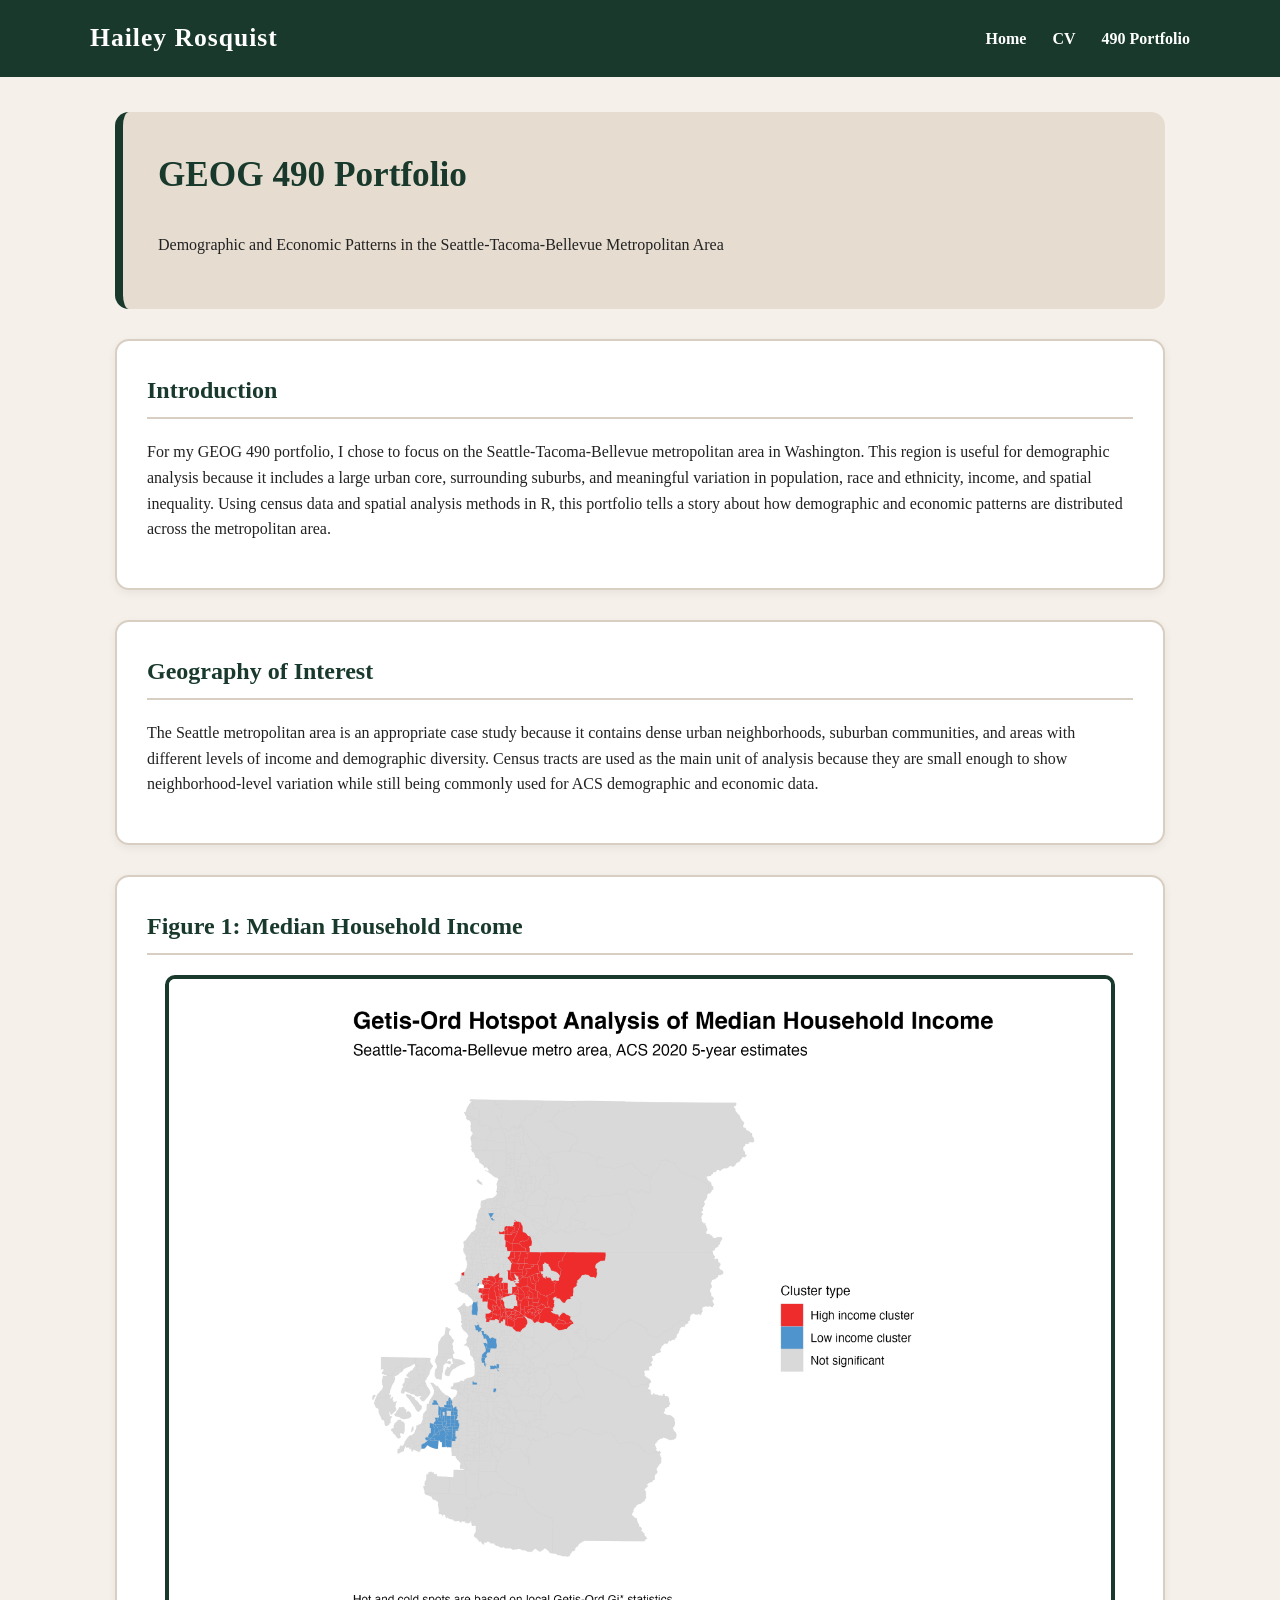
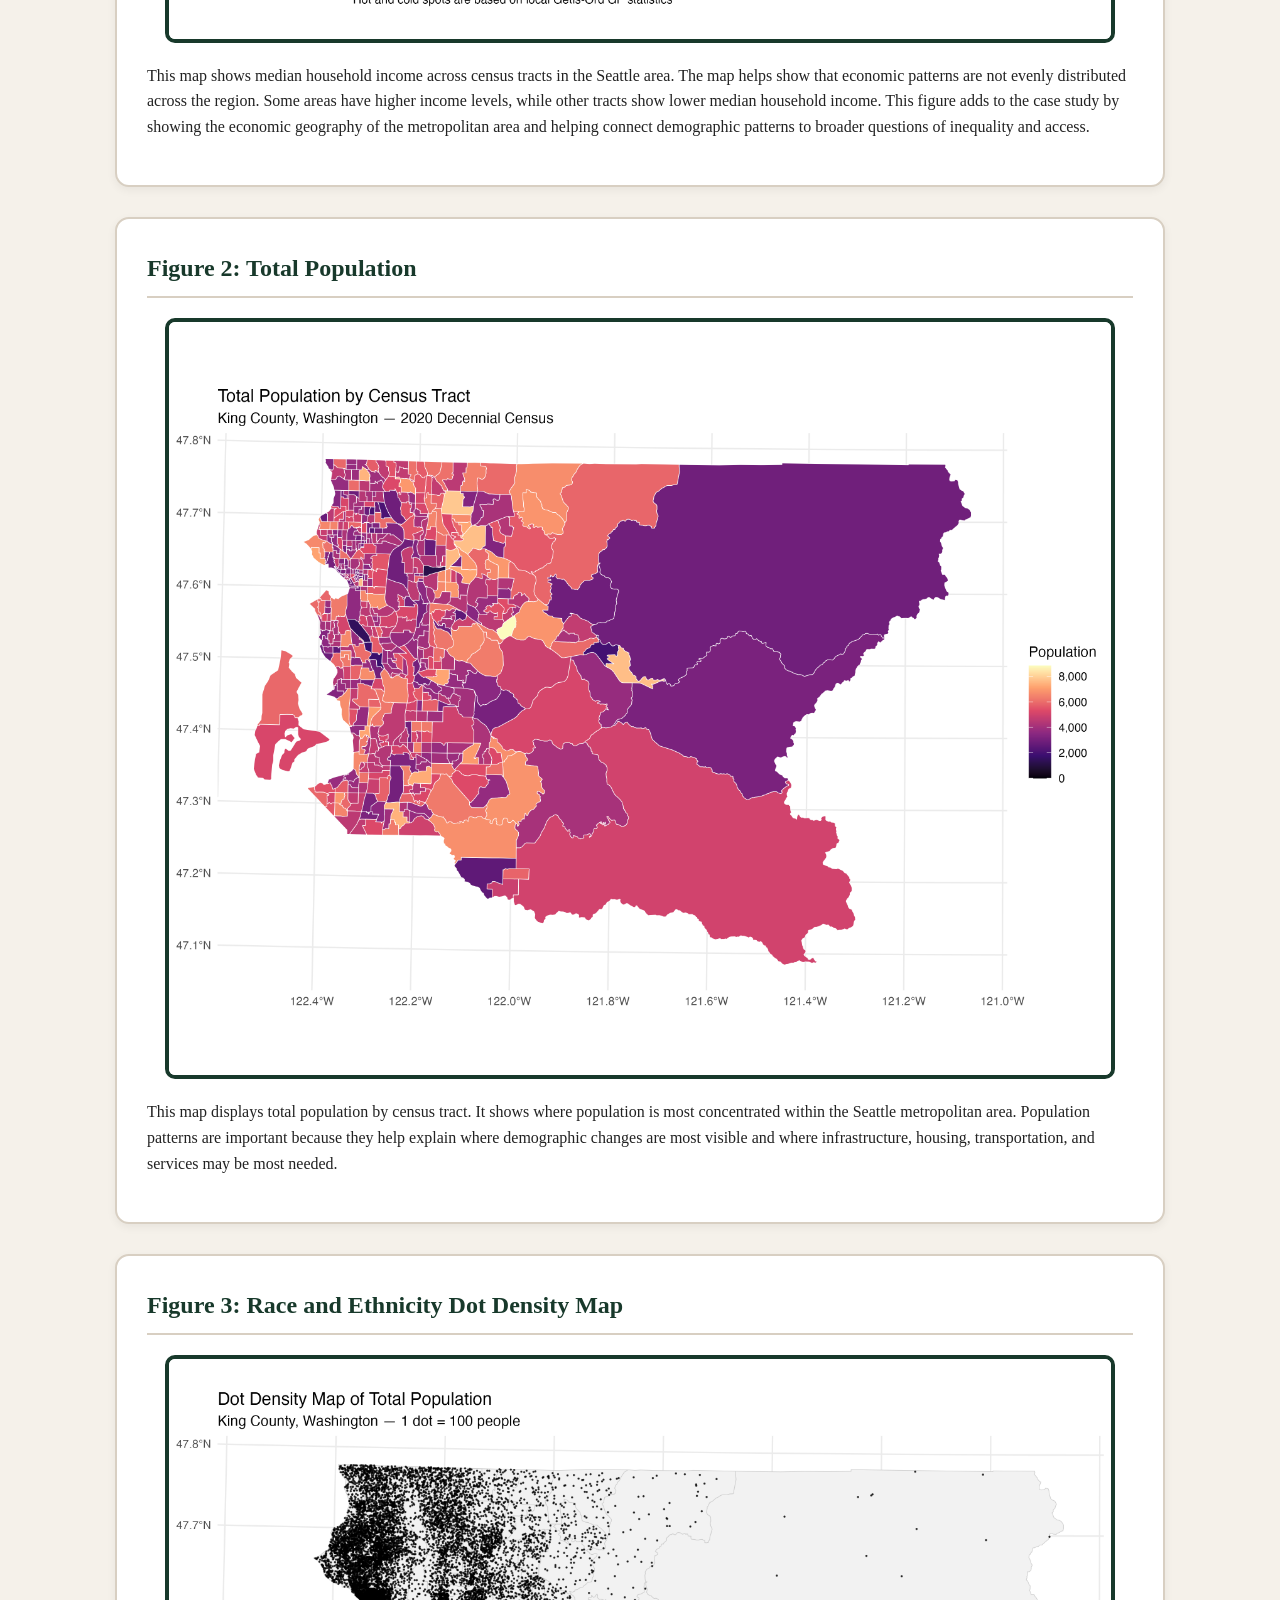
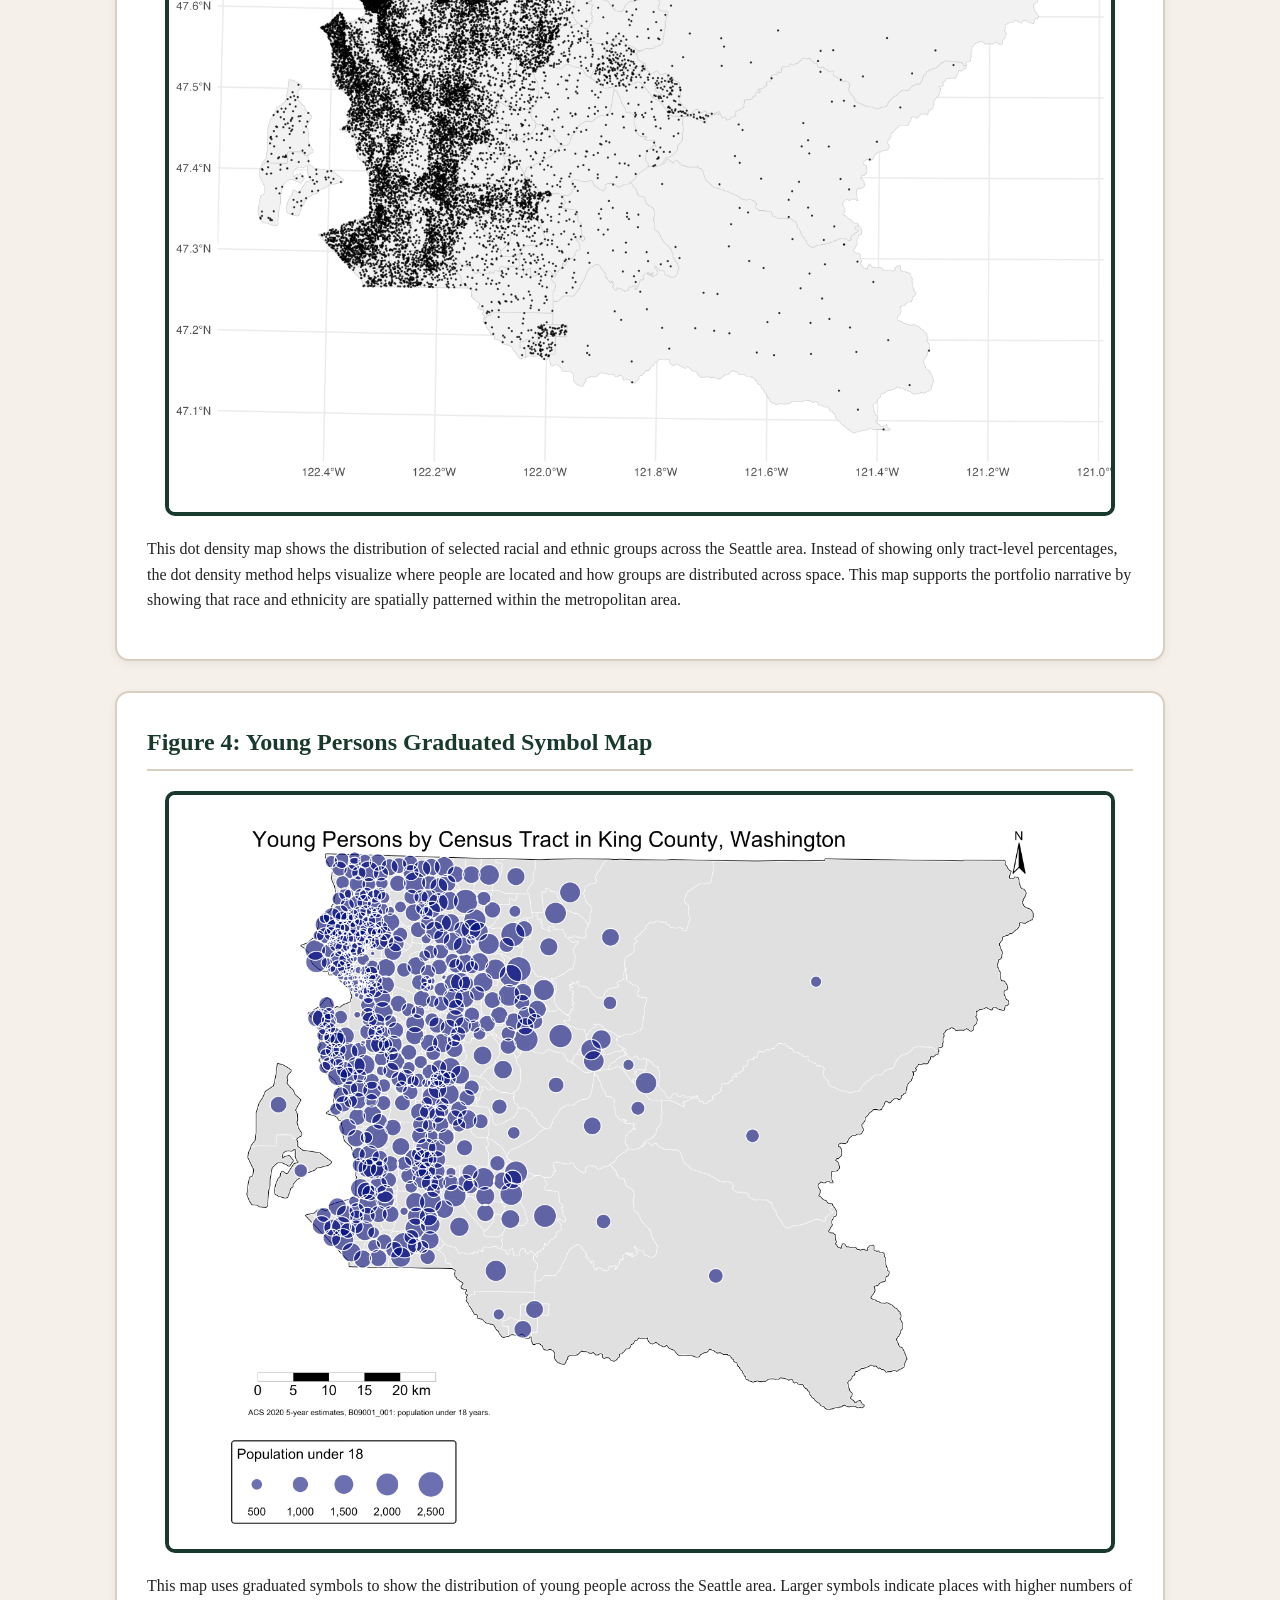
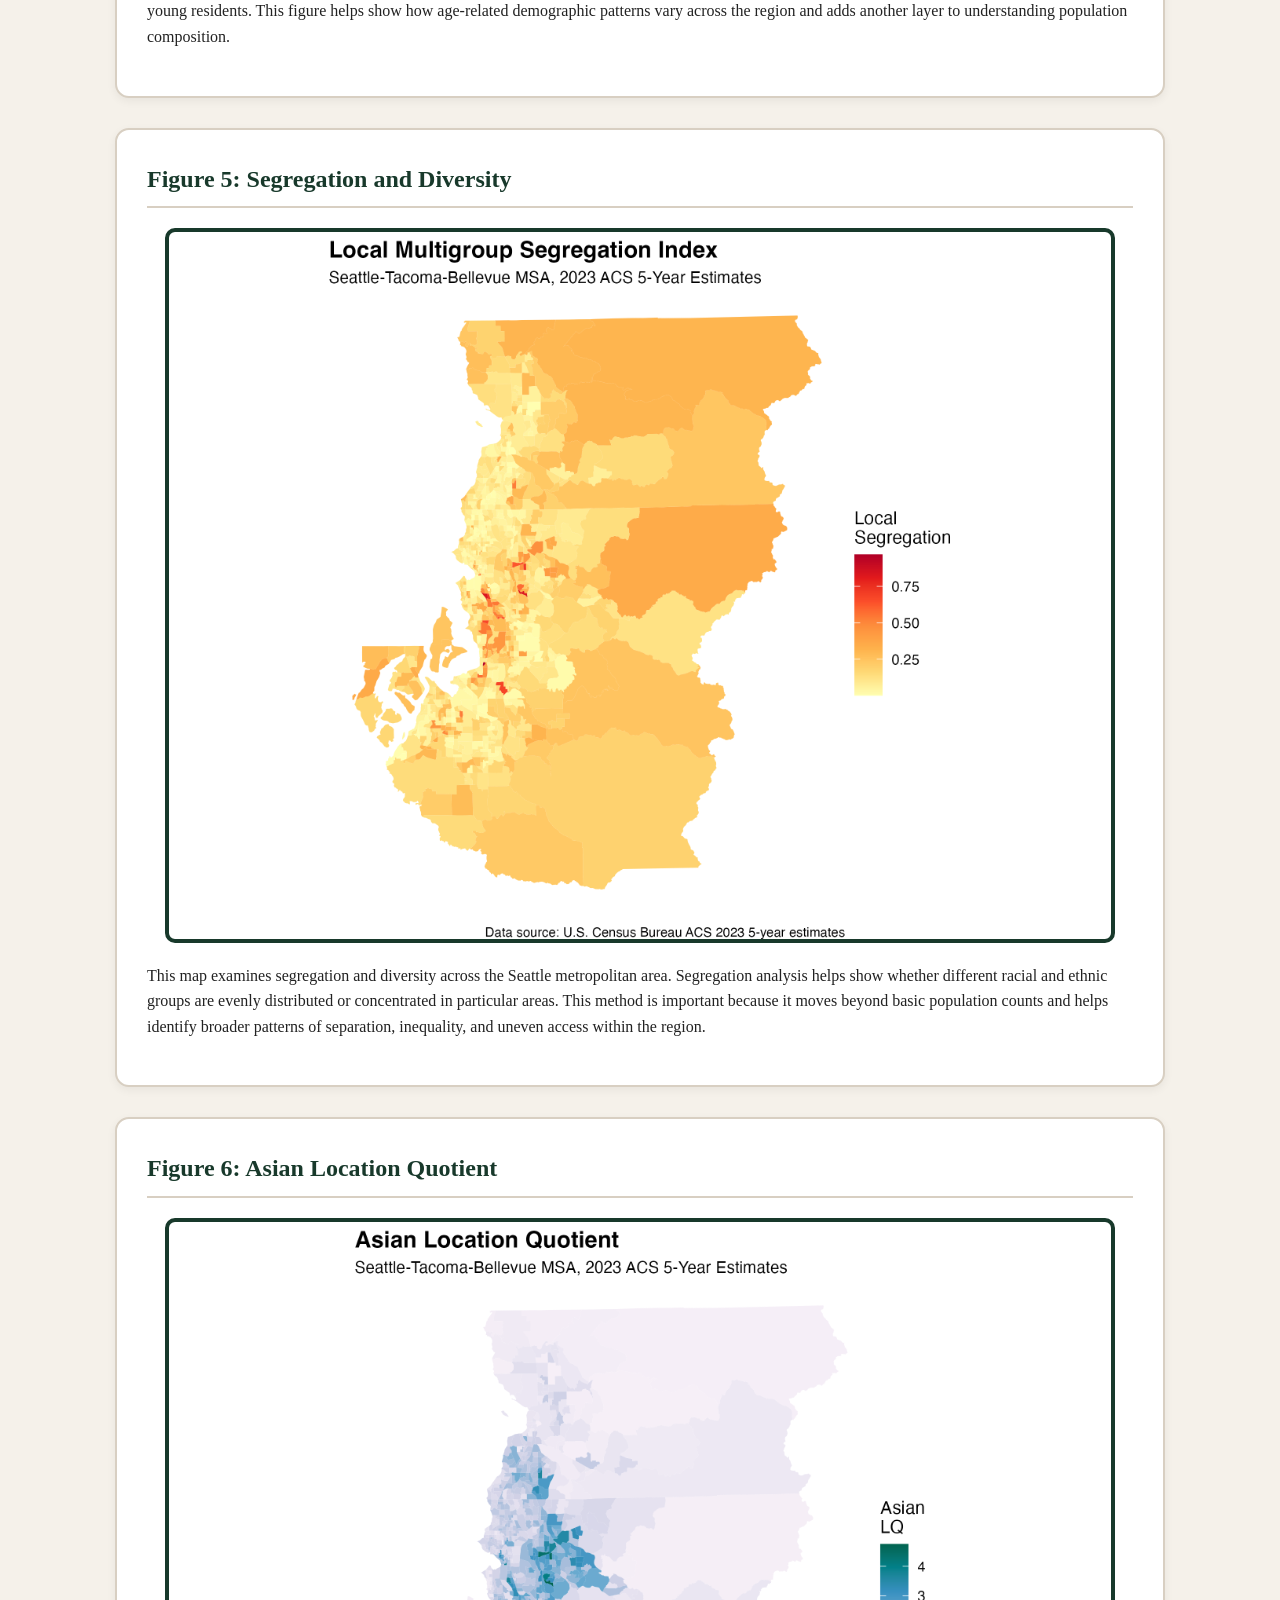
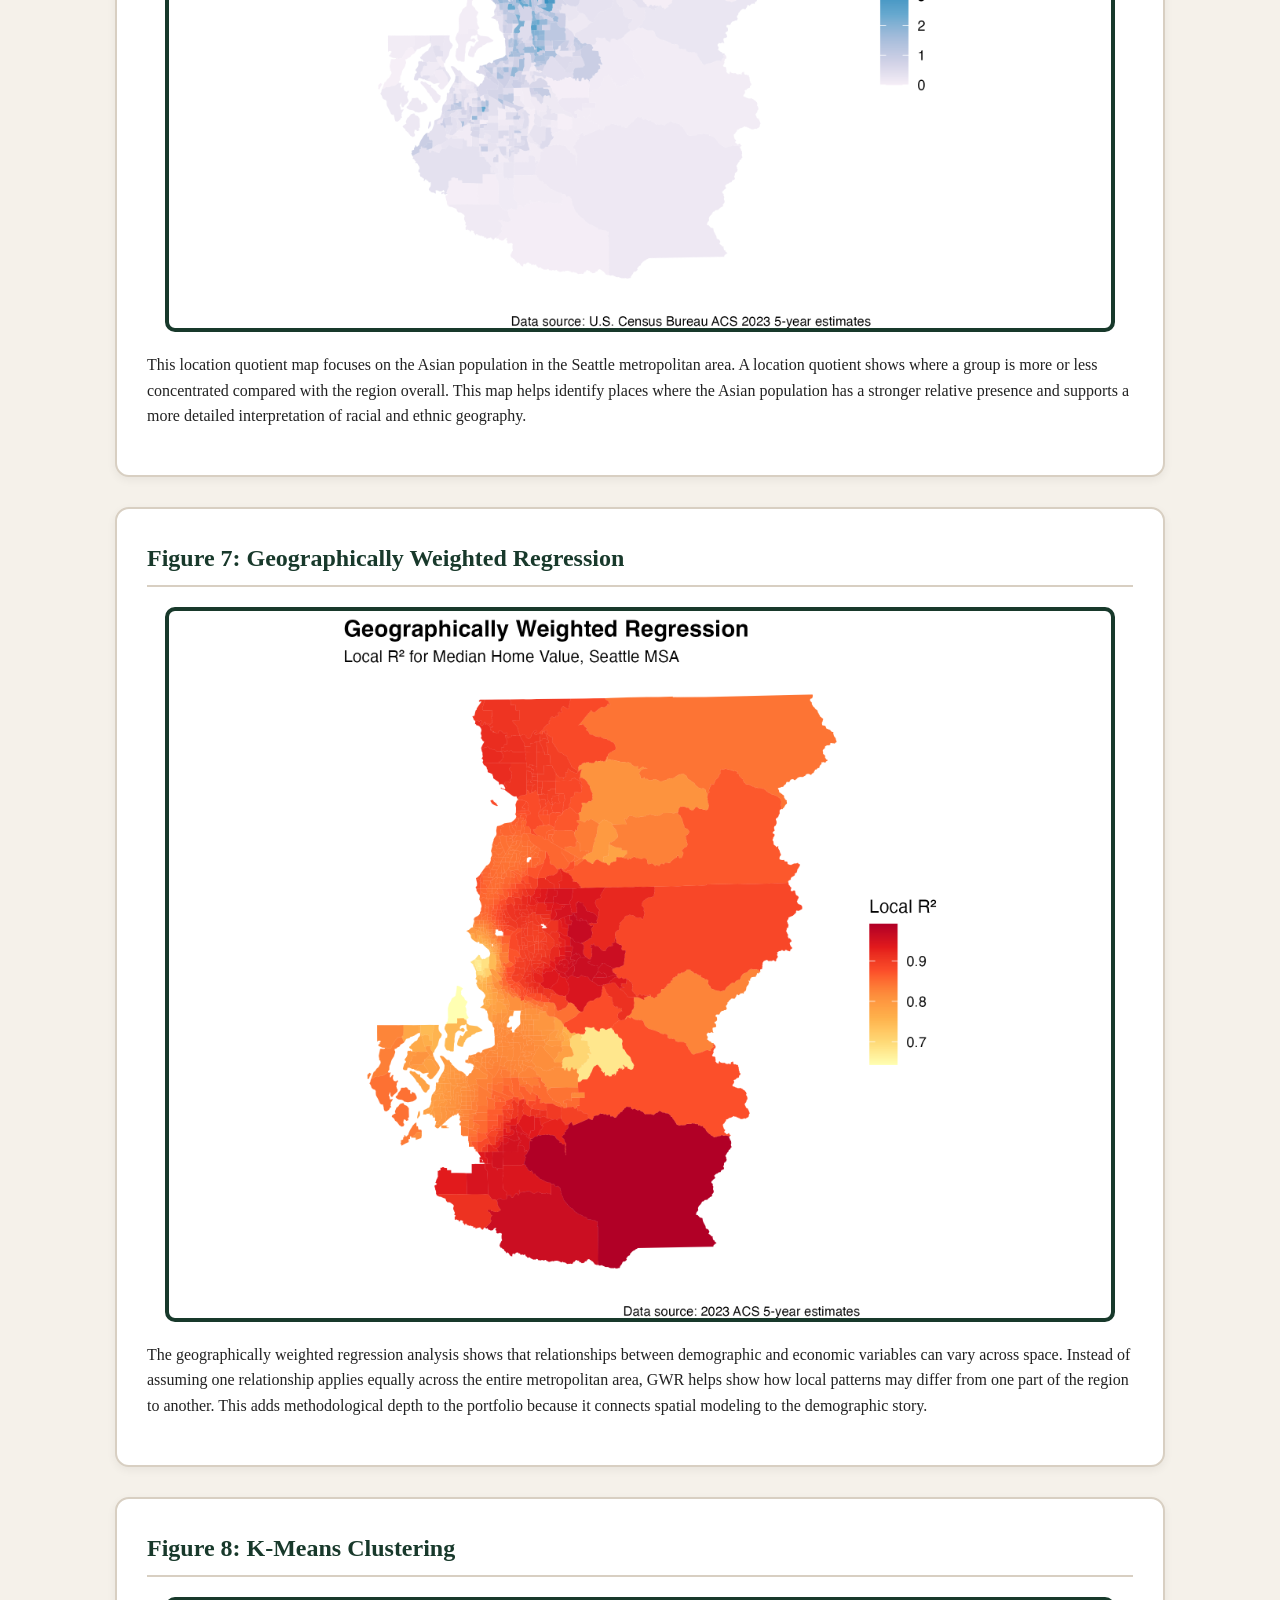
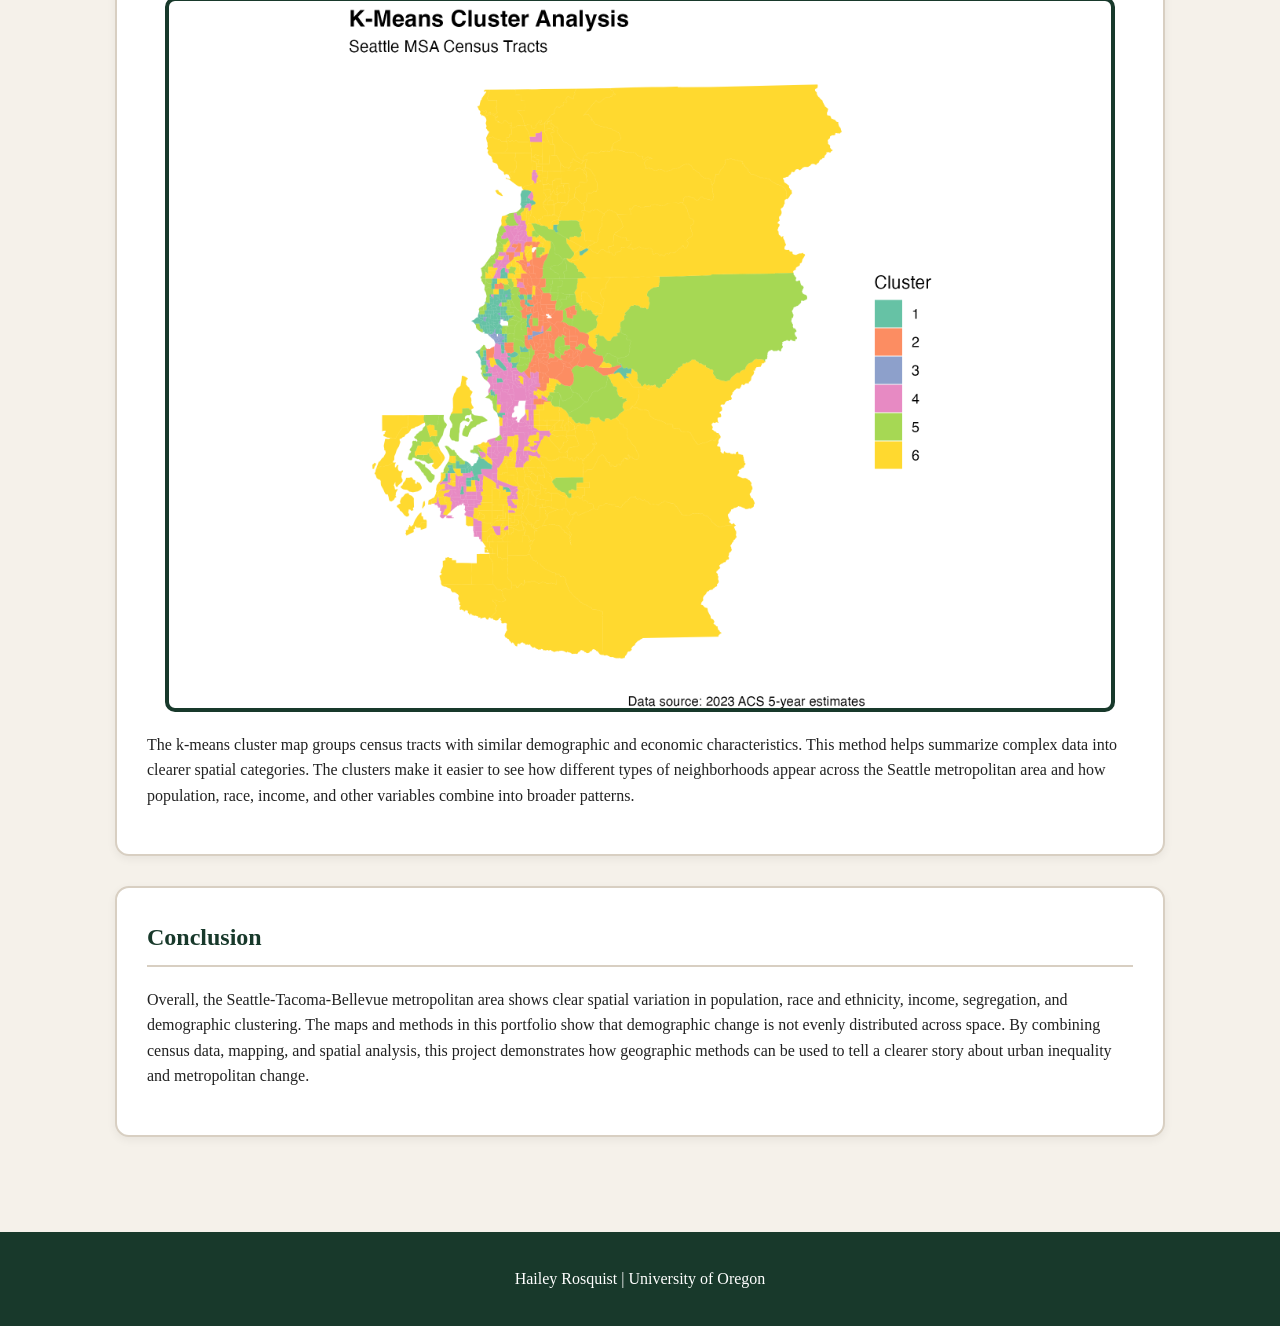
==== portfolio.html @ bd75acf6 "Update portfolio.html" ====
<!DOCTYPE html>
<html lang="en">
<head>
  <meta charset="UTF-8" />
  <meta name="viewport" content="width=device-width, initial-scale=1.0" />
  <title>Hailey Rosquist | GEOG 490 Portfolio</title>
  <link rel="stylesheet" href="style.css" />
</head>

<body>
  <header>
    <nav>
      <h1>Hailey Rosquist</h1>
      <div class="nav-links">
        <a href="index.html">Home</a>
        <a href="resume.html">CV</a>
        <a href="portfolio.html">490 Portfolio</a>
      </div>
    </nav>
  </header>

  <main>
    <section class="page-title">
      <h2>GEOG 490 Portfolio</h2>
      <p>Demographic and Economic Patterns in the Seattle-Tacoma-Bellevue Metropolitan Area</p>
    </section>

    <section class="card">
      <h2>Introduction</h2>
      <p>
        For my GEOG 490 portfolio, I chose to focus on the Seattle-Tacoma-Bellevue
        metropolitan area in Washington. This region is useful for demographic analysis
        because it includes a large urban core, surrounding suburbs, and meaningful
        variation in population, race and ethnicity, income, and spatial inequality.
        Using census data and spatial analysis methods in R, this portfolio tells a
        story about how demographic and economic patterns are distributed across the
        metropolitan area.
      </p>
    </section>

    <section class="card">
      <h2>Geography of Interest</h2>
      <p>
        The Seattle metropolitan area is an appropriate case study because it contains
        dense urban neighborhoods, suburban communities, and areas with different levels
        of income and demographic diversity. Census tracts are used as the main unit of
        analysis because they are small enough to show neighborhood-level variation while
        still being commonly used for ACS demographic and economic data.
      </p>
    </section>

    <section class="figure-card">
      <h2>Figure 1: Median Household Income</h2>
      <img src="figures/figure3_seattle_income_hotspots.png" alt="Seattle income choropleth map" />
      <p>
        This map shows median household income across census tracts in the Seattle area.
        The map helps show that economic patterns are not evenly distributed across the
        region. Some areas have higher income levels, while other tracts show lower
        median household income. This figure adds to the case study by showing the
        economic geography of the metropolitan area and helping connect demographic
        patterns to broader questions of inequality and access.
      </p>
    </section>

    <section class="figure-card">
      <h2>Figure 2: Total Population</h2>
      <img src="figures/seattle_total_population_choropleth.png" alt="Seattle total population choropleth map" />
      <p>
        This map displays total population by census tract. It shows where population
        is most concentrated within the Seattle metropolitan area. Population patterns
        are important because they help explain where demographic changes are most visible
        and where infrastructure, housing, transportation, and services may be most needed.
      </p>
    </section>

    <section class="figure-card">
      <h2>Figure 3: Race and Ethnicity Dot Density Map</h2>
      <img src="figures/seattle_dot_density_map.png" alt="Seattle race and ethnicity dot density map" />
      <p>
        This dot density map shows the distribution of selected racial and ethnic groups
        across the Seattle area. Instead of showing only tract-level percentages, the dot
        density method helps visualize where people are located and how groups are
        distributed across space. This map supports the portfolio narrative by showing
        that race and ethnicity are spatially patterned within the metropolitan area.
      </p>
    </section>

    <section class="figure-card">
      <h2>Figure 4: Young Persons Graduated Symbol Map</h2>
      <img src="figures/seattle_young_persons_graduated_symbols.png" alt="Seattle young persons graduated symbol map" />
      <p>
        This map uses graduated symbols to show the distribution of young people across
        the Seattle area. Larger symbols indicate places with higher numbers of young
        residents. This figure helps show how age-related demographic patterns vary
        across the region and adds another layer to understanding population composition.
      </p>
    </section>

    <section class="figure-card">
      <h2>Figure 5: Segregation and Diversity</h2>
      <img src="figures/figure1_seattle_msa_segregation.png" alt="Seattle segregation map" />
      <p>
        This map examines segregation and diversity across the Seattle metropolitan area.
        Segregation analysis helps show whether different racial and ethnic groups are
        evenly distributed or concentrated in particular areas. This method is important
        because it moves beyond basic population counts and helps identify broader
        patterns of separation, inequality, and uneven access within the region.
      </p>
    </section>

    <section class="figure-card">
      <h2>Figure 6: Asian Location Quotient</h2>
      <img src="figures/figure2_seattle_msa_asian_lq.png" alt="Seattle Asian location quotient map" />
      <p>
        This location quotient map focuses on the Asian population in the Seattle
        metropolitan area. A location quotient shows where a group is more or less
        concentrated compared with the region overall. This map helps identify places
        where the Asian population has a stronger relative presence and supports a more
        detailed interpretation of racial and ethnic geography.
      </p>
    </section>

    <section class="figure-card">
      <h2>Figure 7: Geographically Weighted Regression</h2>
      <img src="figures/figure1_gwr_income_map.png" alt="Seattle geographically weighted regression map" />
      <p>
        The geographically weighted regression analysis shows that relationships between
        demographic and economic variables can vary across space. Instead of assuming one
        relationship applies equally across the entire metropolitan area, GWR helps show
        how local patterns may differ from one part of the region to another. This adds
        methodological depth to the portfolio because it connects spatial modeling to the
        demographic story.
      </p>
    </section>

    <section class="figure-card">
      <h2>Figure 8: K-Means Clustering</h2>
      <img src="figures/figure2_kmeans_cluster_map.png" alt="Seattle k-means cluster map" />
      <p>
        The k-means cluster map groups census tracts with similar demographic and
        economic characteristics. This method helps summarize complex data into clearer
        spatial categories. The clusters make it easier to see how different types of
        neighborhoods appear across the Seattle metropolitan area and how population,
        race, income, and other variables combine into broader patterns.
      </p>
    </section>

    <section class="card">
      <h2>Conclusion</h2>
      <p>
        Overall, the Seattle-Tacoma-Bellevue metropolitan area shows clear spatial
        variation in population, race and ethnicity, income, segregation, and demographic
        clustering. The maps and methods in this portfolio show that demographic change
        is not evenly distributed across space. By combining census data, mapping, and
        spatial analysis, this project demonstrates how geographic methods can be used
        to tell a clearer story about urban inequality and metropolitan change.
      </p>
    </section>
  </main>

  <footer>
    <p>Hailey Rosquist | University of Oregon</p>
  </footer>
</body>
</html>
---- style.css ----
* {
  box-sizing: border-box;
}

body {
  margin: 0;
  font-family: Georgia, "Times New Roman", serif;
  background-color: #f5f1ea;
  color: #222;
  line-height: 1.6;
}

header {
  background-color: #18392b;
  color: white;
  padding: 18px 40px;
}

nav {
  max-width: 1100px;
  margin: 0 auto;
  display: flex;
  justify-content: space-between;
  align-items: center;
  flex-wrap: wrap;
}

nav h1 {
  margin: 0;
  font-size: 1.6rem;
  letter-spacing: 1px;
}

.nav-links a {
  color: white;
  text-decoration: none;
  margin-left: 22px;
  font-weight: bold;
}

.nav-links a:hover {
  text-decoration: underline;
}

main {
  max-width: 1100px;
  margin: 0 auto;
  padding: 35px 25px;
}

.hero {
  background-color: white;
  padding: 45px;
  border-radius: 14px;
  border: 2px solid #d8cfc2;
  box-shadow: 0 4px 12px rgba(0, 0, 0, 0.08);
  margin-bottom: 30px;
}

.hero h2 {
  font-size: 2.4rem;
  margin-top: 0;
  color: #18392b;
}

.hero p {
  font-size: 1.1rem;
}

.button-row {
  margin-top: 25px;
}

.button {
  display: inline-block;
  background-color: #18392b;
  color: white;
  text-decoration: none;
  padding: 12px 20px;
  margin-right: 12px;
  border-radius: 8px;
  font-weight: bold;
}

.button:hover {
  background-color: #28533f;
}

.page-title {
  background-color: #e6ddd0;
  padding: 35px;
  border-radius: 14px;
  margin-bottom: 30px;
  border-left: 8px solid #18392b;
}

.page-title h2 {
  margin-top: 0;
  font-size: 2.2rem;
  color: #18392b;
}

.card,
.figure-card {
  background-color: white;
  padding: 30px;
  border-radius: 14px;
  border: 2px solid #d8cfc2;
  margin-bottom: 30px;
  box-shadow: 0 3px 10px rgba(0, 0, 0, 0.06);
}

.card h2,
.figure-card h2 {
  margin-top: 0;
  color: #18392b;
  border-bottom: 2px solid #d8cfc2;
  padding-bottom: 8px;
}

.card h3 {
  color: #2f4f3e;
  margin-bottom: 4px;
}

ul {
  padding-left: 22px;
}

li {
  margin-bottom: 8px;
}

.figure-card img {
  display: block;
  width: 100%;
  max-width: 950px;
  margin: 20px auto;
  border: 4px solid #18392b;
  border-radius: 10px;
  background-color: white;
}

footer {
  background-color: #18392b;
  color: white;
  text-align: center;
  padding: 18px;
  margin-top: 30px;
}

@media (max-width: 700px) {
  nav {
    flex-direction: column;
    align-items: flex-start;
  }

  .nav-links {
    margin-top: 12px;
  }

  .nav-links a {
    display: inline-block;
    margin: 6px 12px 6px 0;
  }

  .hero,
  .card,
  .figure-card,
  .page-title {
    padding: 22px;
  }

  .hero h2,
  .page-title h2 {
    font-size: 1.8rem;
  }
}
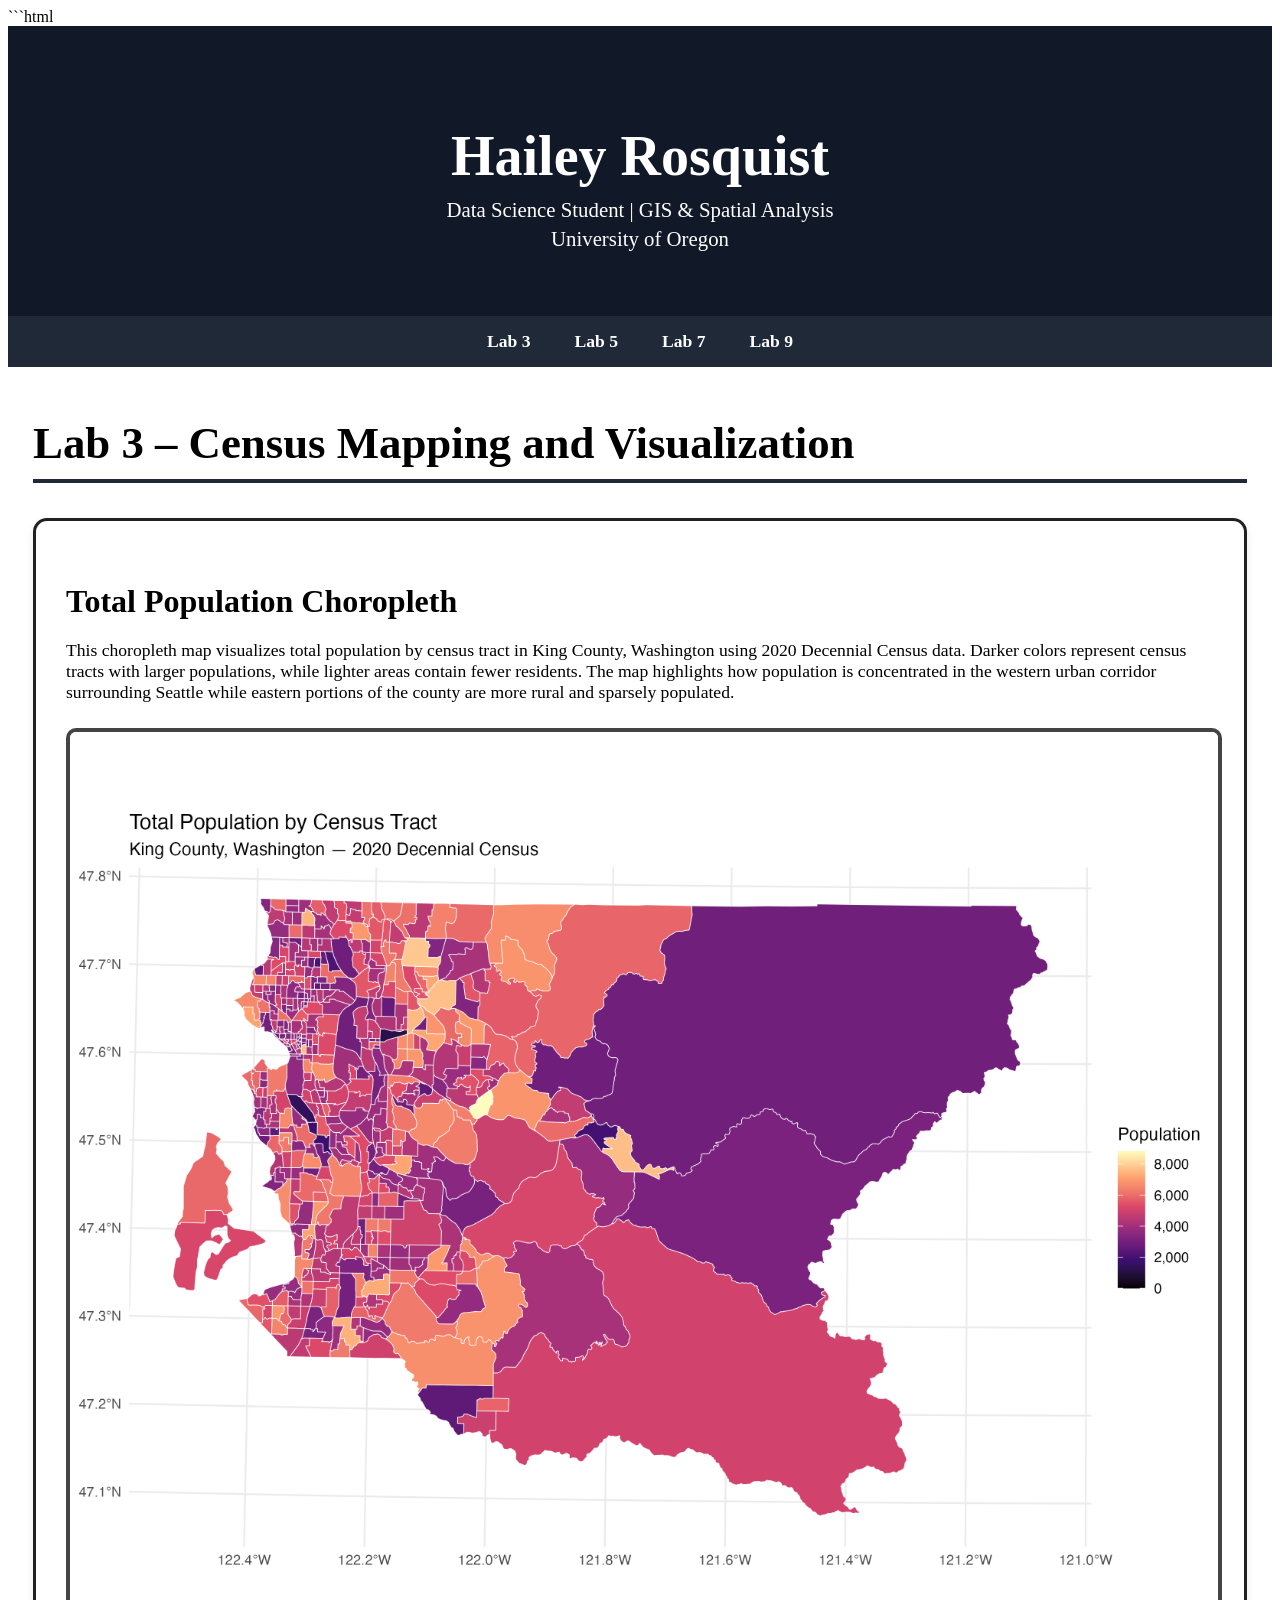
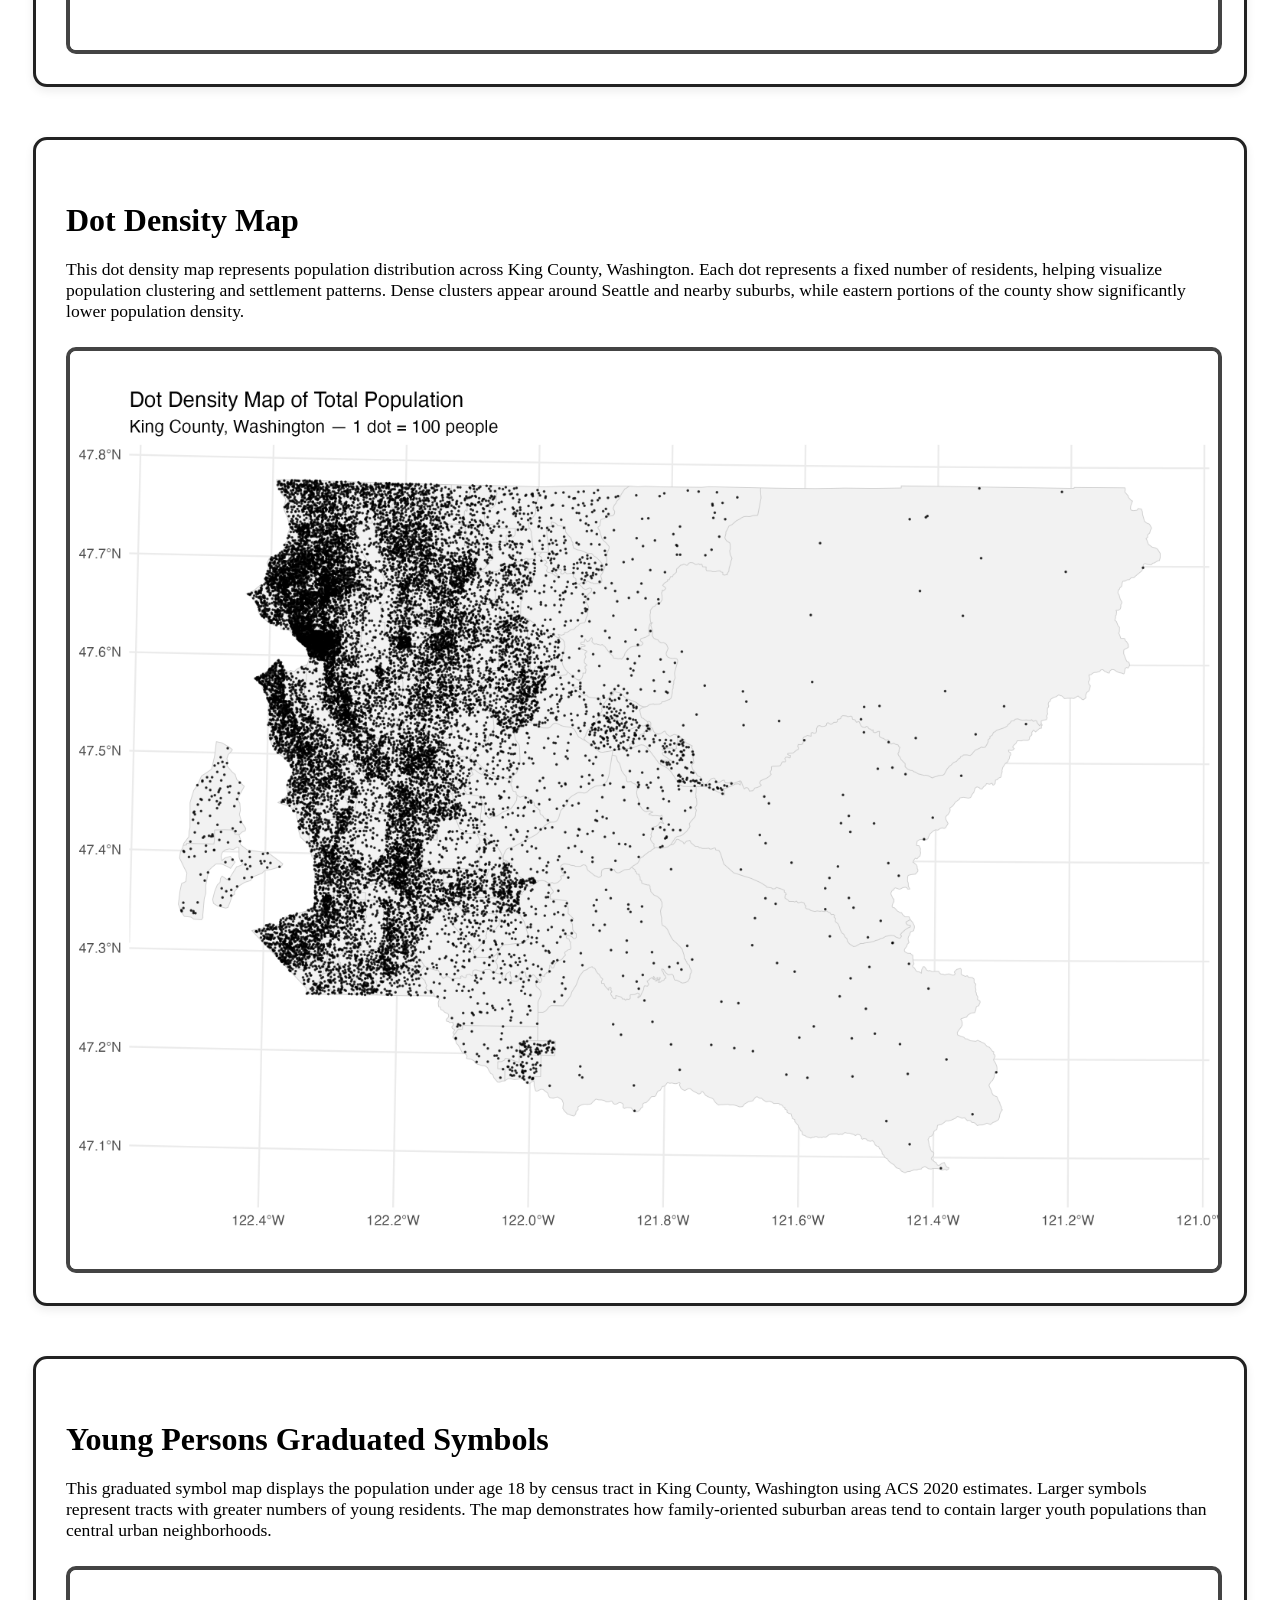
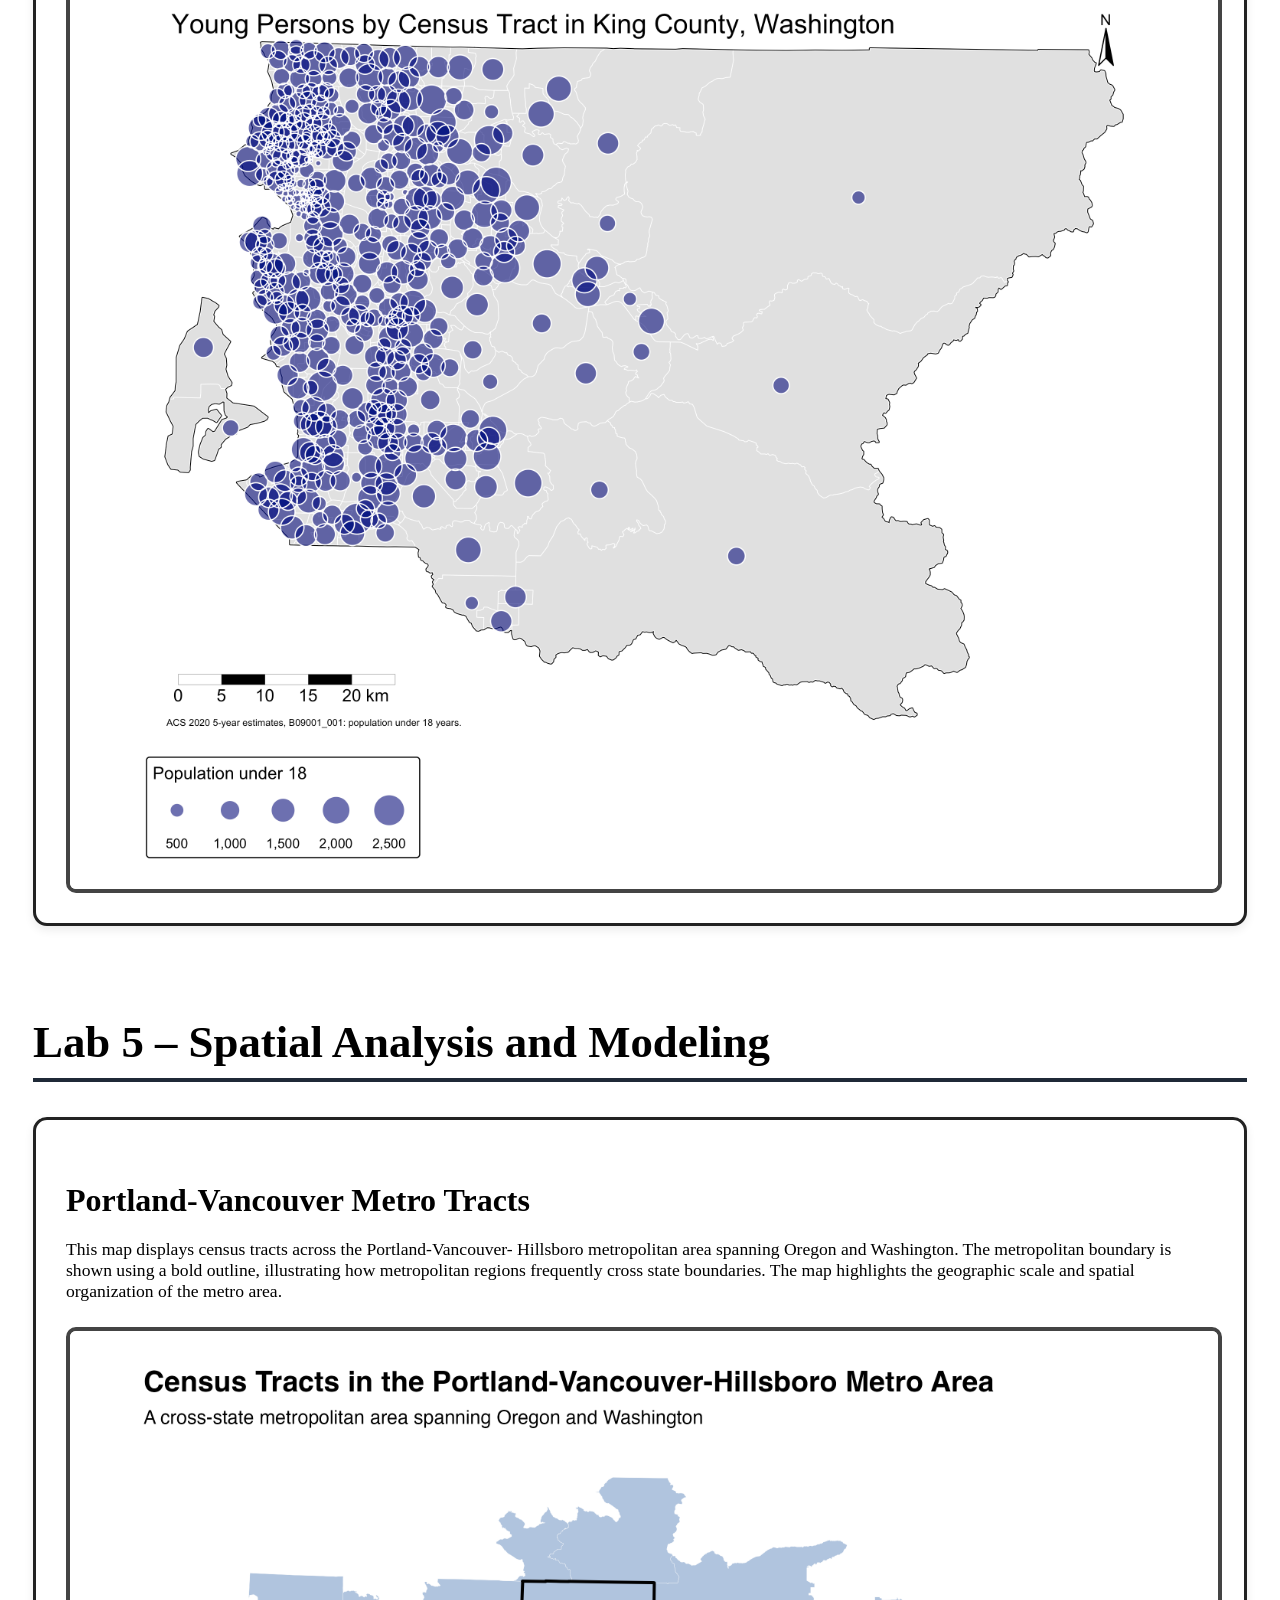
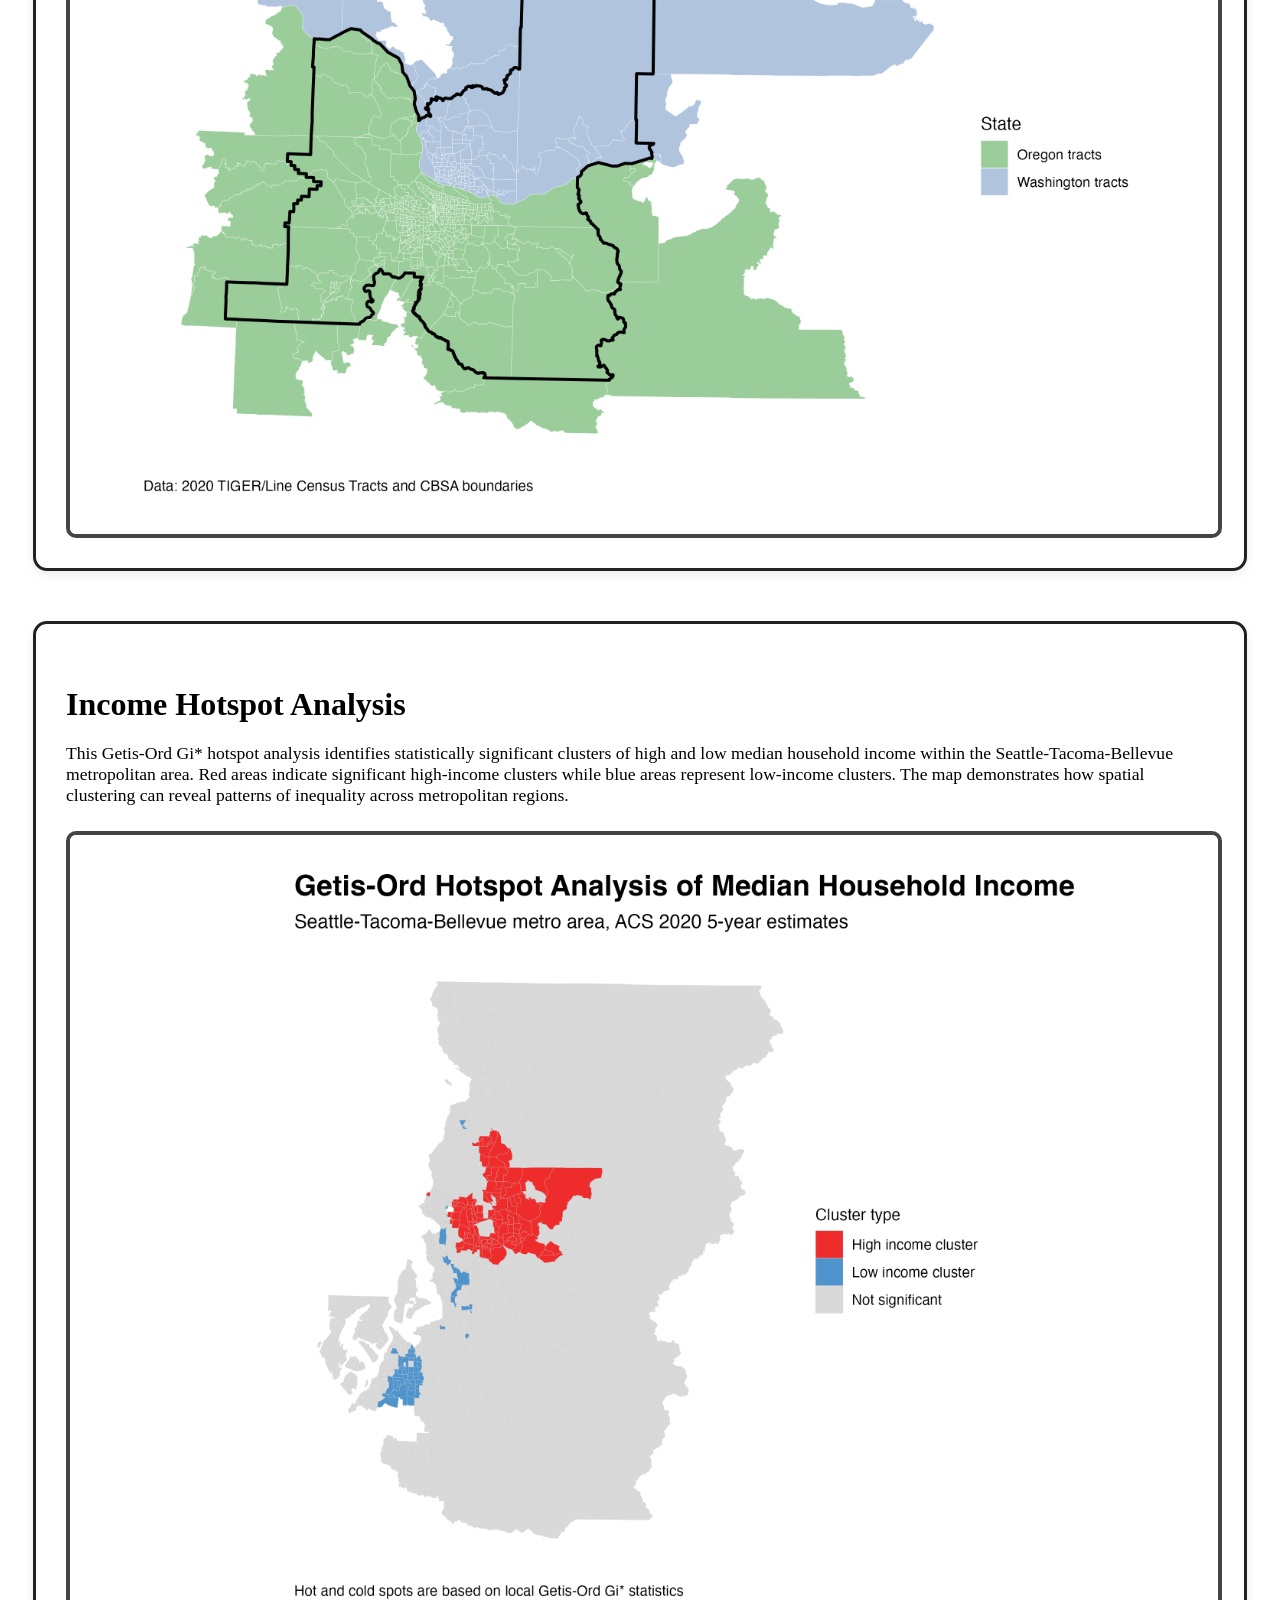
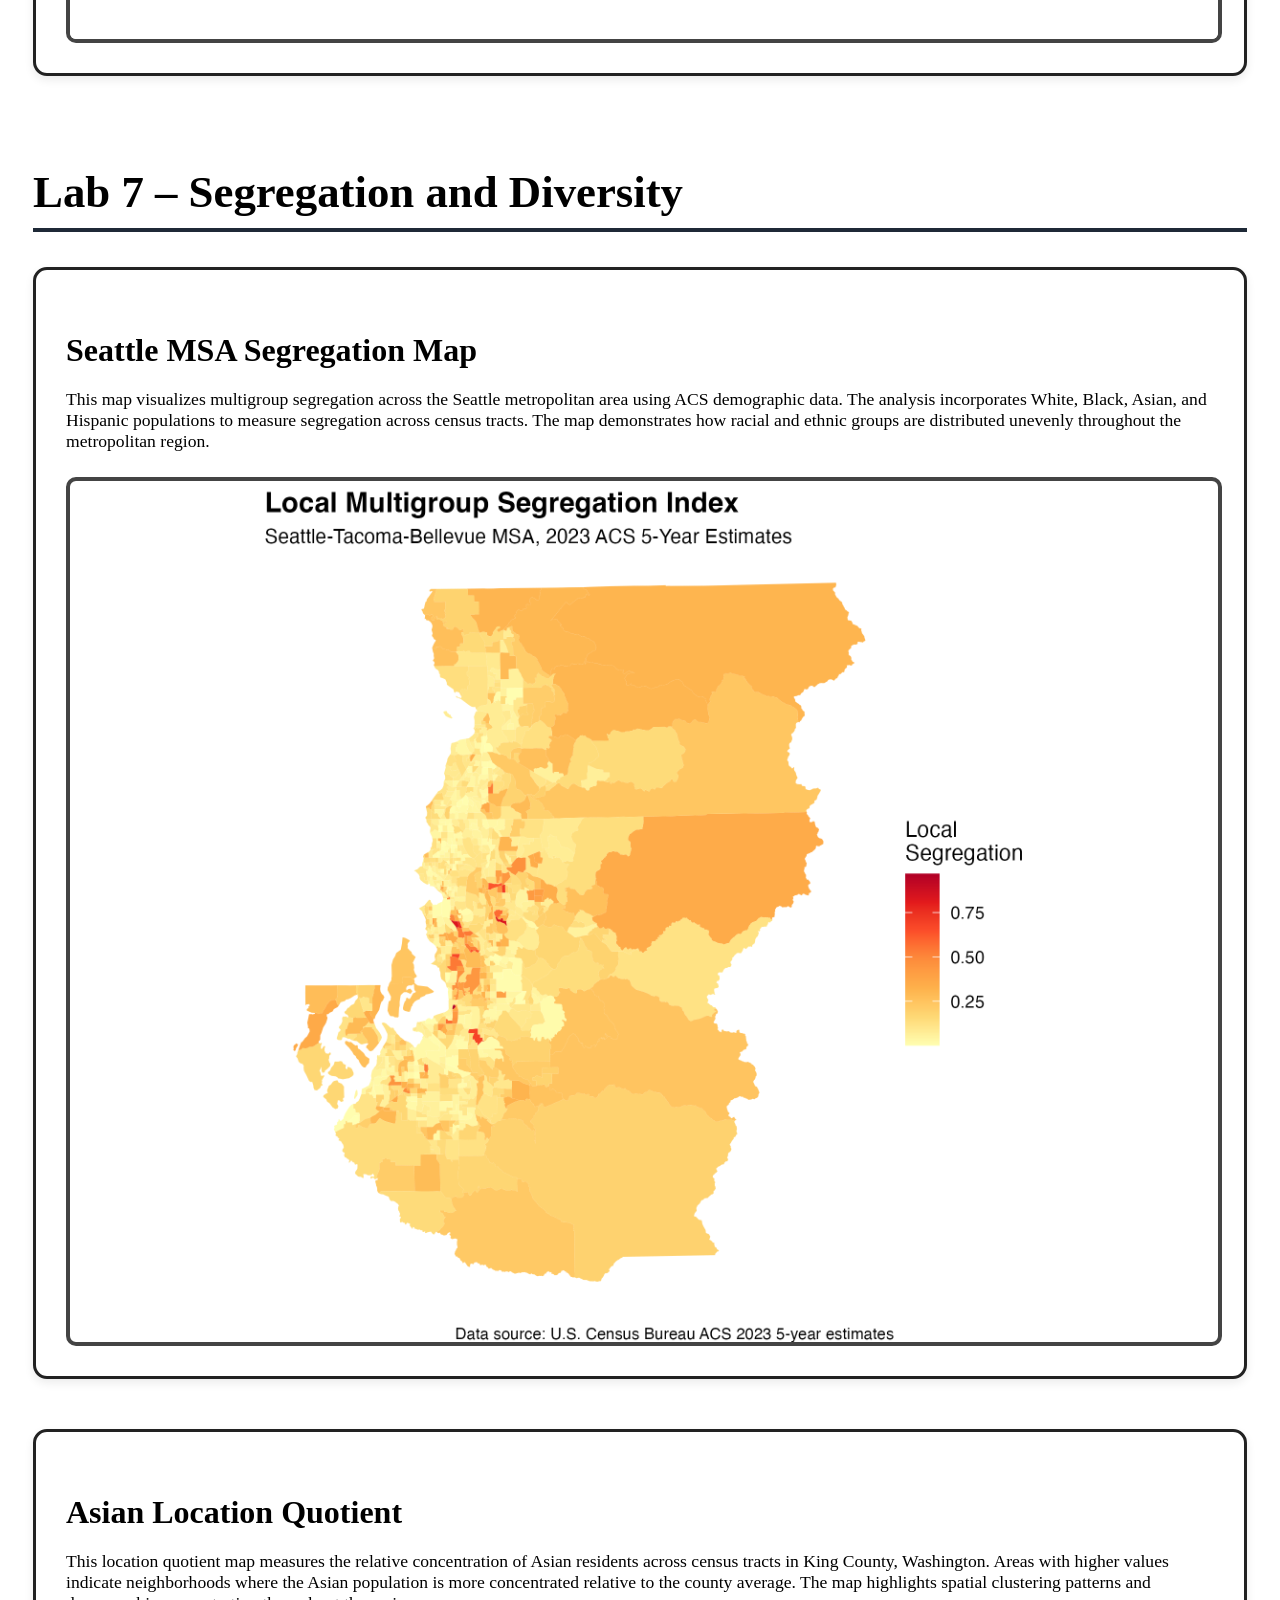
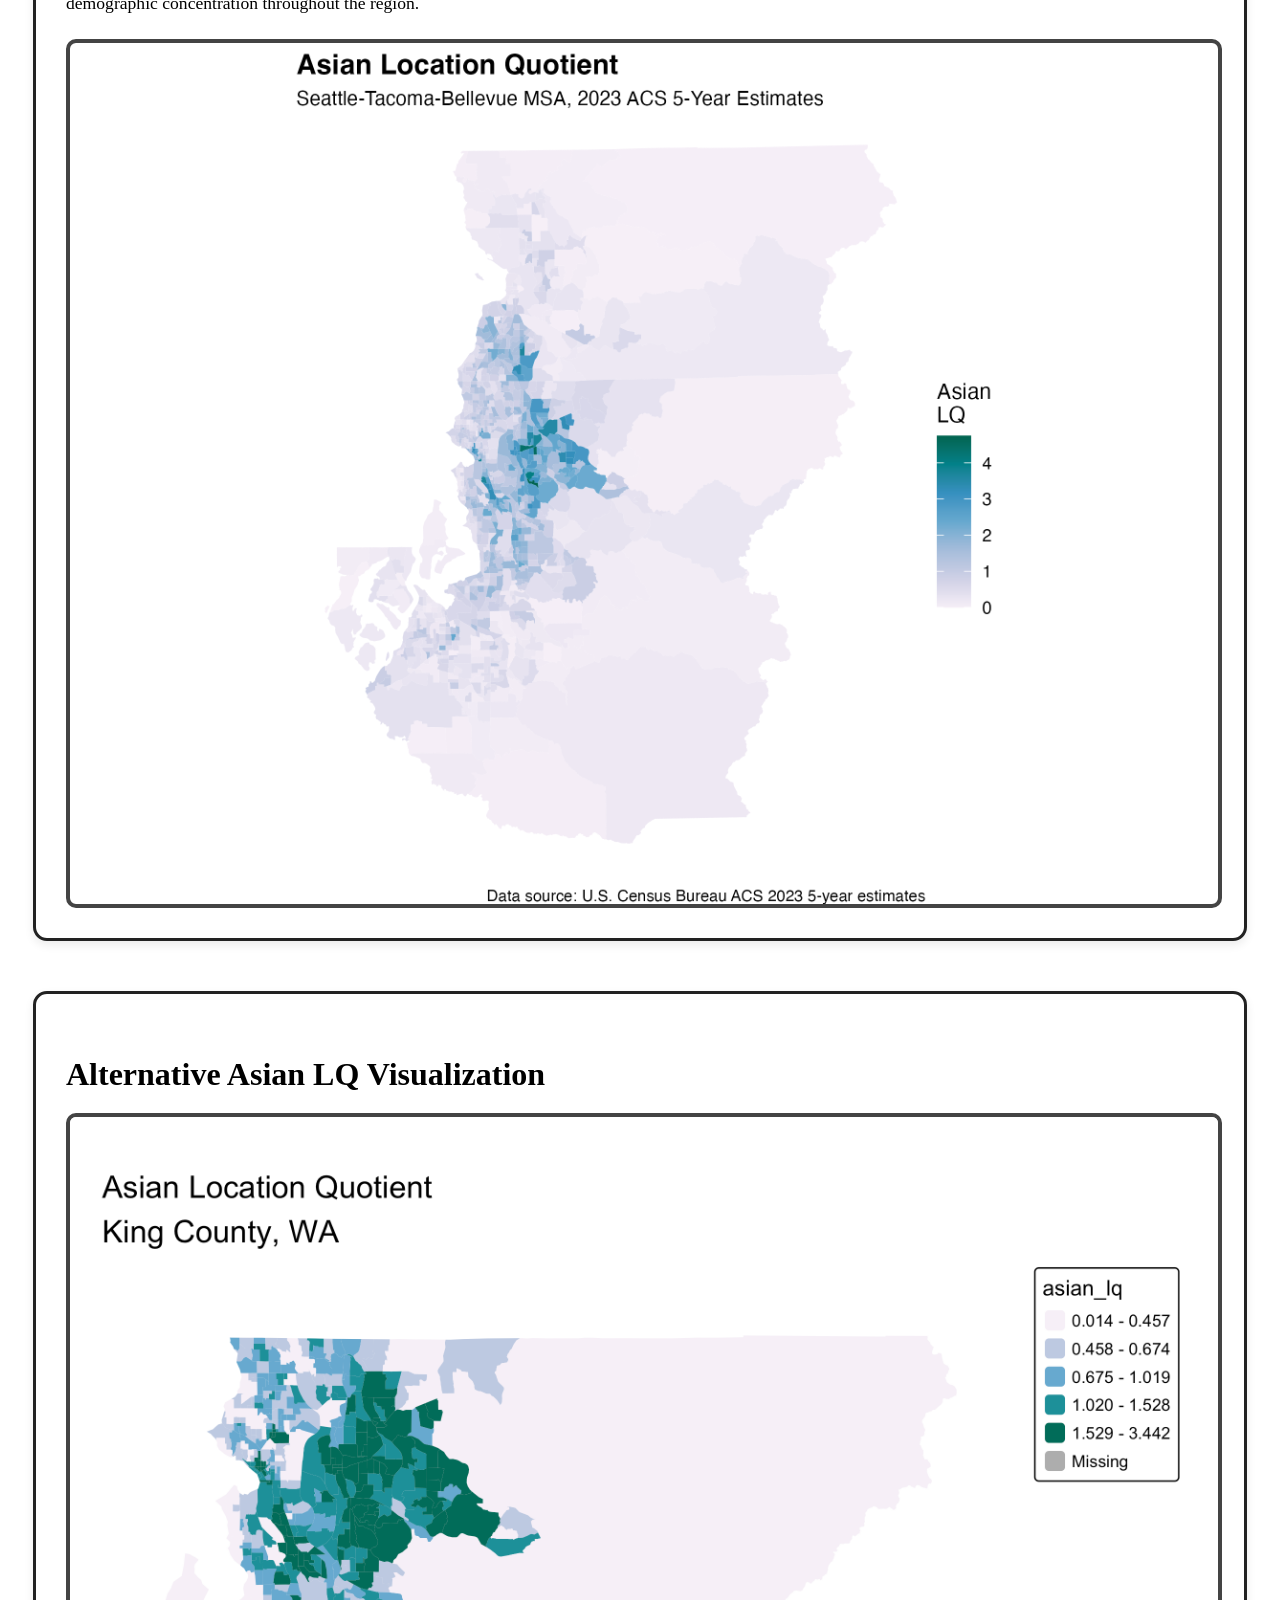
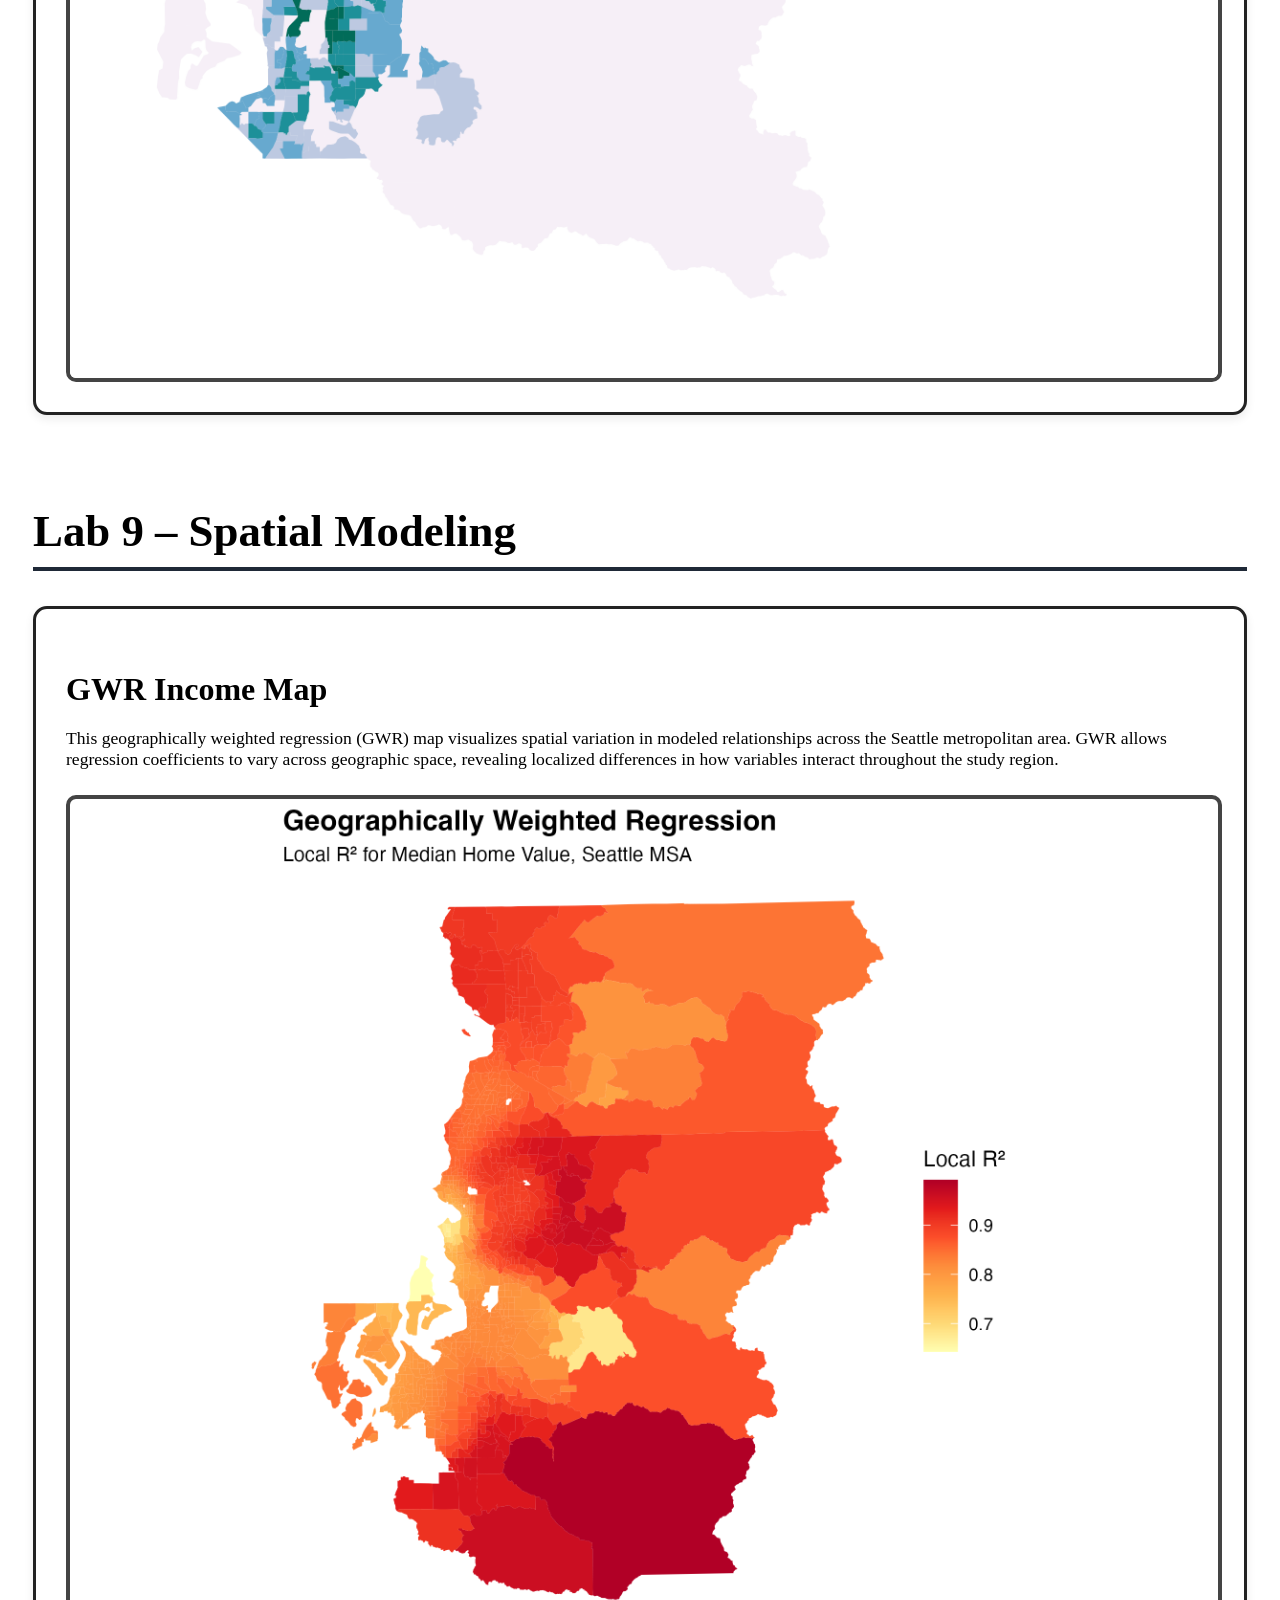
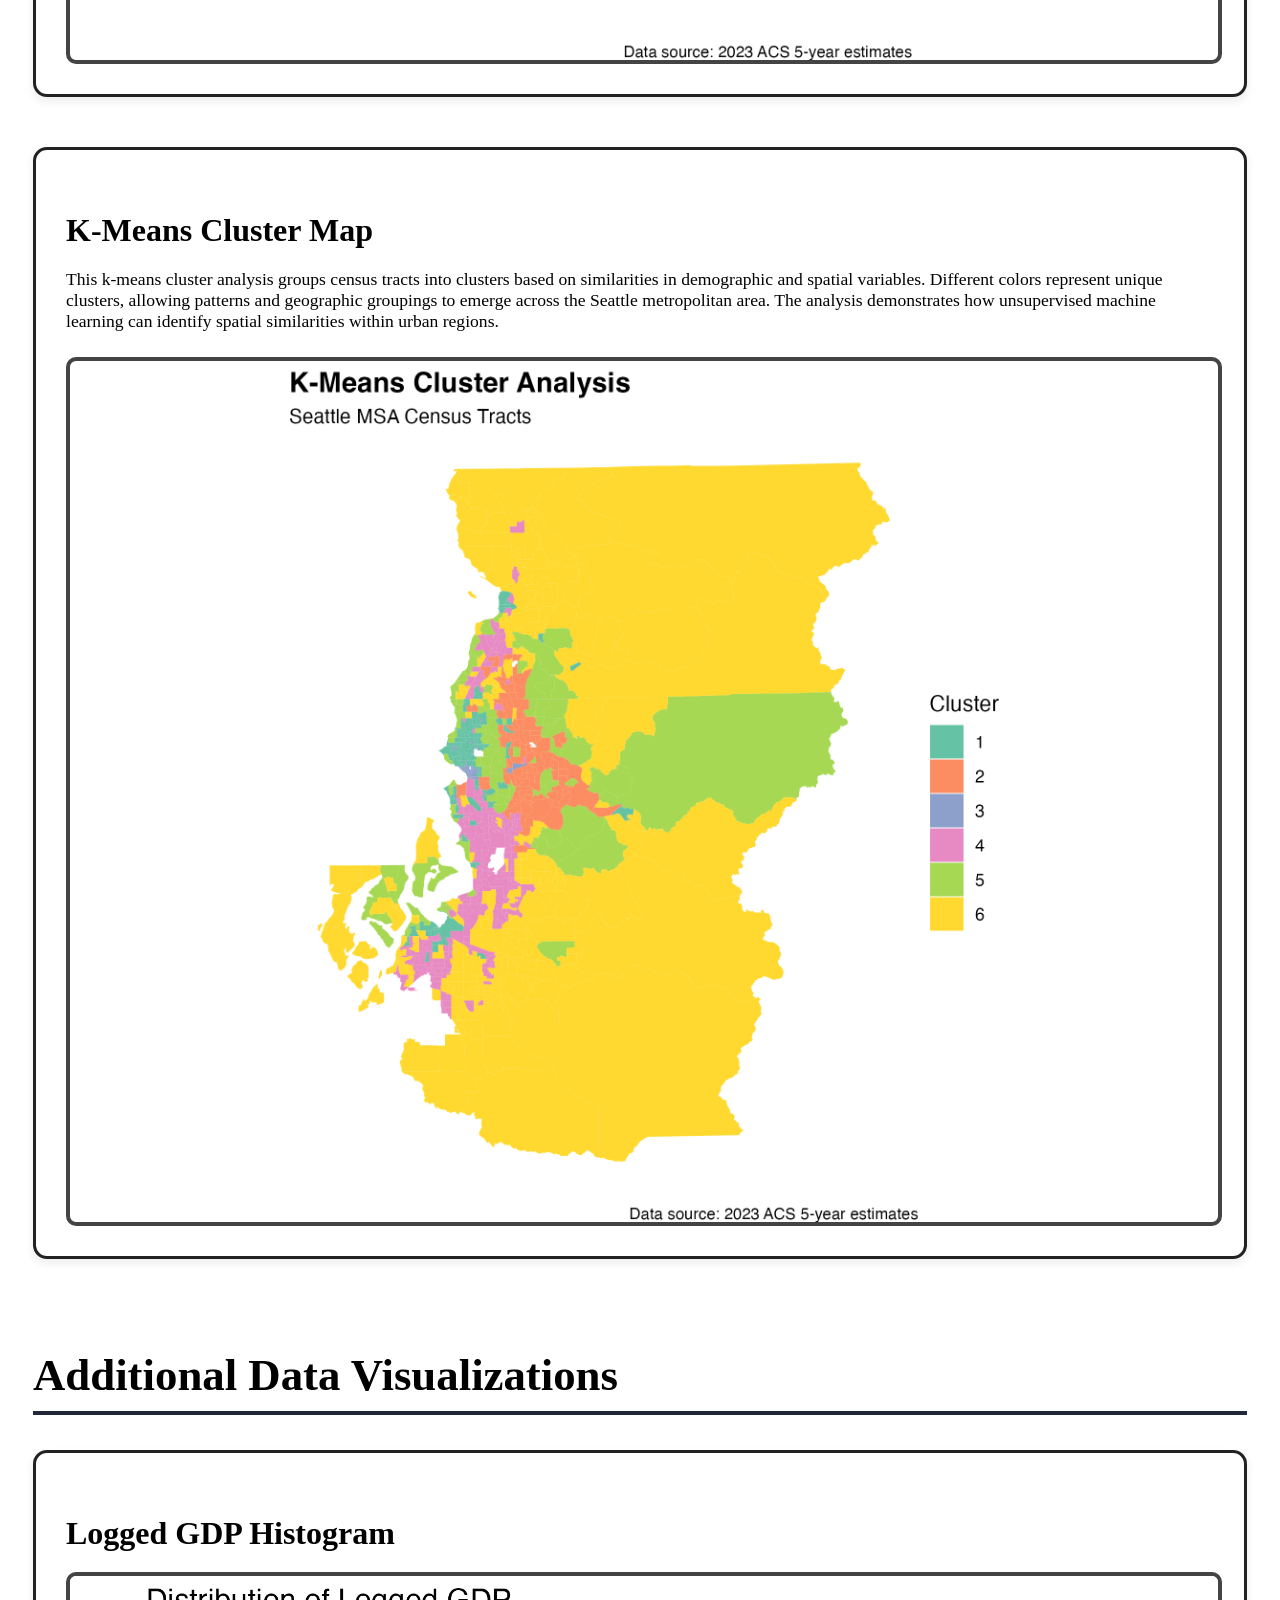
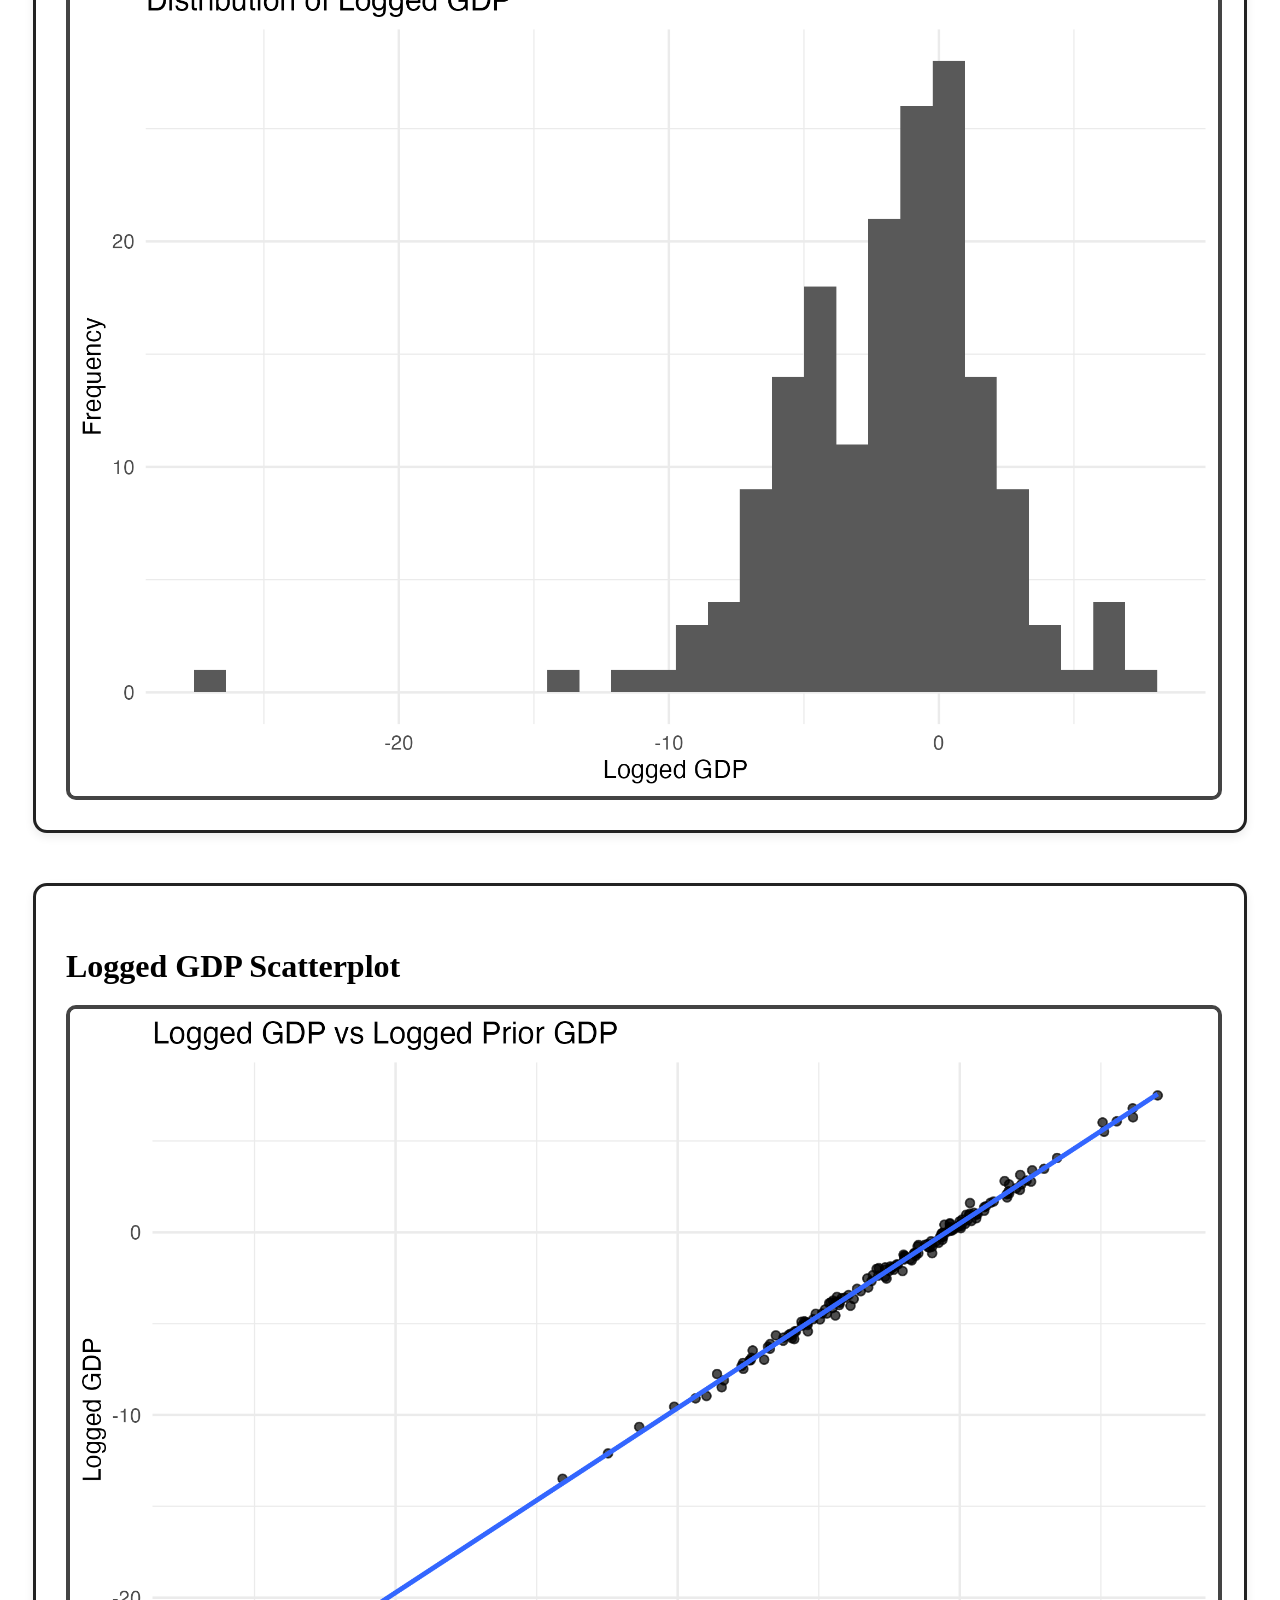
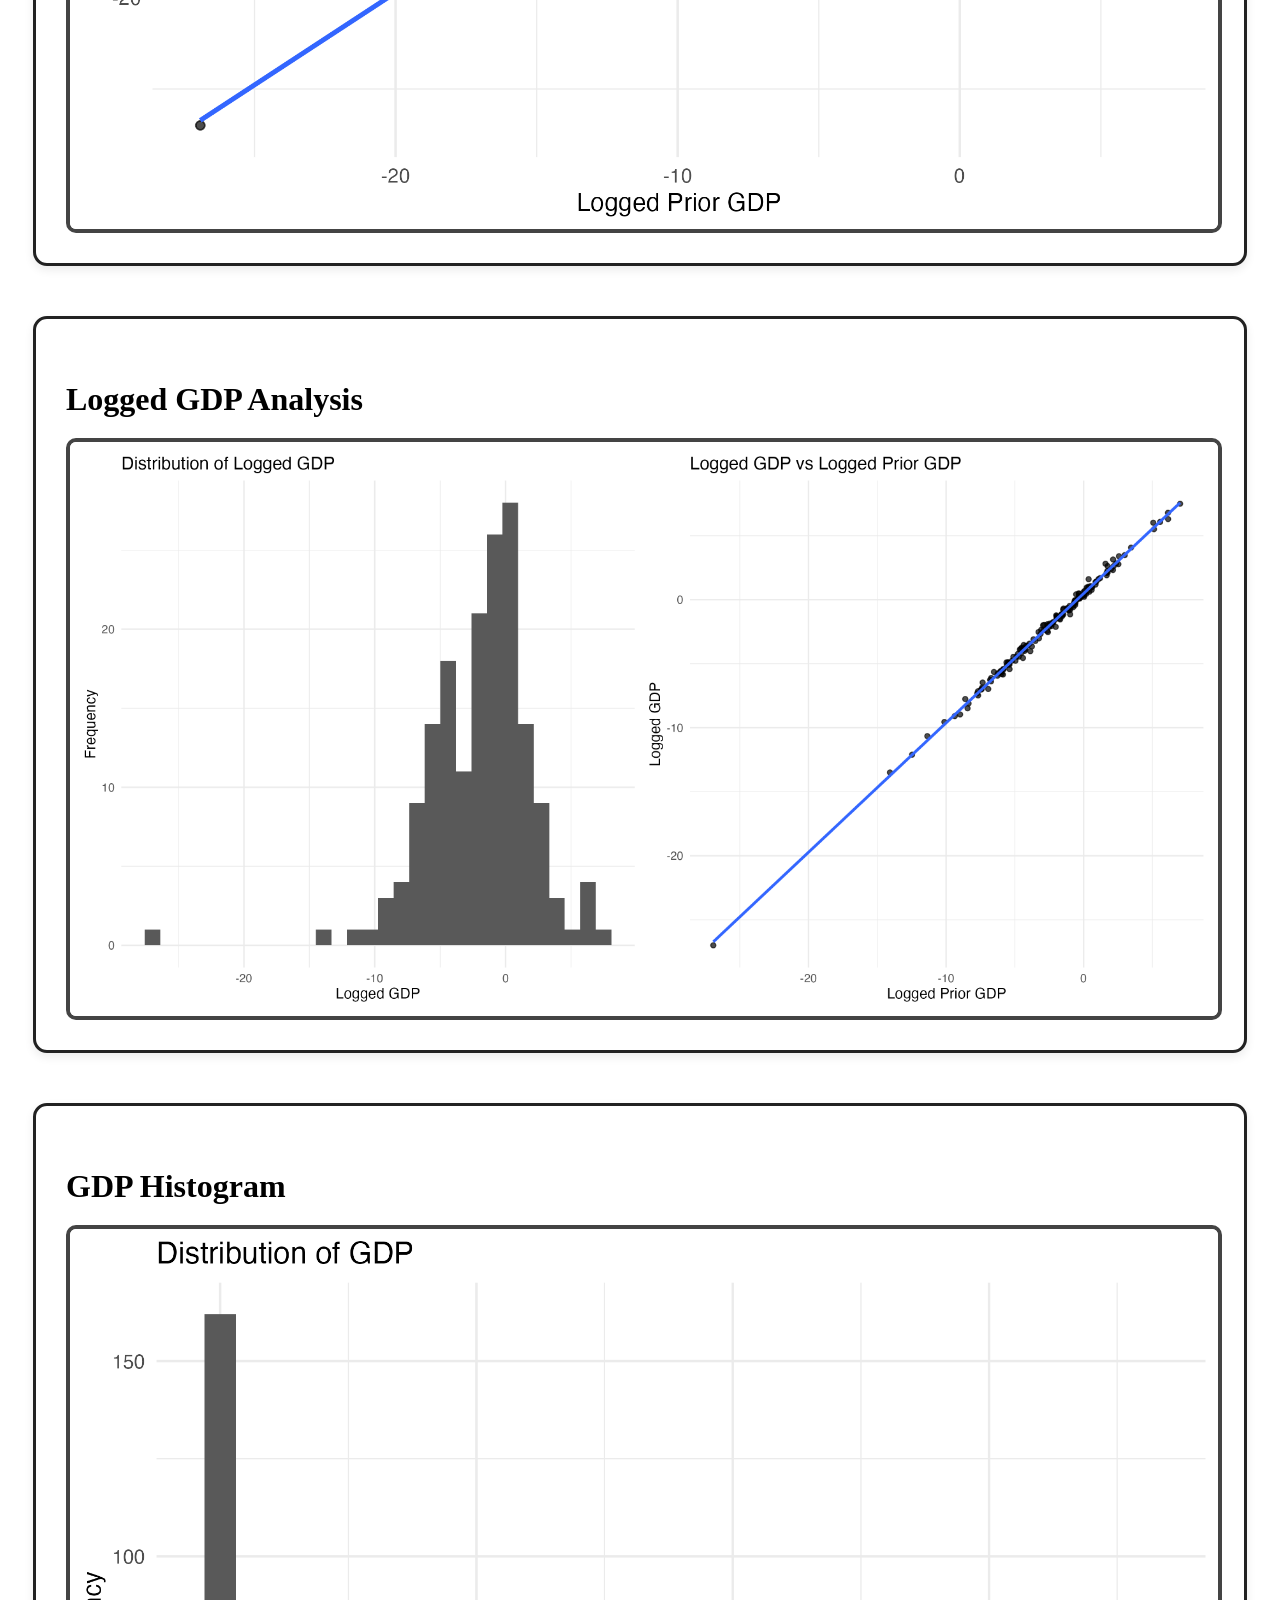
==== commit 39cf162c: "Update portfolio.html" ====
--- a/portfolio.html
+++ b/portfolio.html
@@ -1,165 +1,297 @@
+```html
 <!DOCTYPE html>
 <html lang="en">
 <head>
-  <meta charset="UTF-8" />
-  <meta name="viewport" content="width=device-width, initial-scale=1.0" />
-  <title>Hailey Rosquist | GEOG 490 Portfolio</title>
-  <link rel="stylesheet" href="style.css" />
+    <meta charset="UTF-8">
+    <meta name="viewport" content="width=device-width, initial-scale=1.0">
+    <title>Hailey Rosquist Portfolio</title>
+    <link rel="stylesheet" href="style.css">
 </head>
 
 <body>
-  <header>
+
+    <!-- =========================
+         HEADER
+    ========================== -->
+
+    <header>
+        <h1>Hailey Rosquist</h1>
+        <p>Data Science Student | GIS & Spatial Analysis</p>
+        <p>University of Oregon</p>
+    </header>
+
+    <!-- =========================
+         NAVIGATION
+    ========================== -->
+
     <nav>
-      <h1>Hailey Rosquist</h1>
-      <div class="nav-links">
-        <a href="index.html">Home</a>
-        <a href="resume.html">CV</a>
-        <a href="portfolio.html">490 Portfolio</a>
-      </div>
+        <a href="#lab3">Lab 3</a>
+        <a href="#lab5">Lab 5</a>
+        <a href="#lab7">Lab 7</a>
+        <a href="#lab9">Lab 9</a>
     </nav>
-  </header>
-
-  <main>
-    <section class="page-title">
-      <h2>GEOG 490 Portfolio</h2>
-      <p>Demographic and Economic Patterns in the Seattle-Tacoma-Bellevue Metropolitan Area</p>
-    </section>
-
-    <section class="card">
-      <h2>Introduction</h2>
-      <p>
-        For my GEOG 490 portfolio, I chose to focus on the Seattle-Tacoma-Bellevue
-        metropolitan area in Washington. This region is useful for demographic analysis
-        because it includes a large urban core, surrounding suburbs, and meaningful
-        variation in population, race and ethnicity, income, and spatial inequality.
-        Using census data and spatial analysis methods in R, this portfolio tells a
-        story about how demographic and economic patterns are distributed across the
-        metropolitan area.
-      </p>
-    </section>
-
-    <section class="card">
-      <h2>Geography of Interest</h2>
-      <p>
-        The Seattle metropolitan area is an appropriate case study because it contains
-        dense urban neighborhoods, suburban communities, and areas with different levels
-        of income and demographic diversity. Census tracts are used as the main unit of
-        analysis because they are small enough to show neighborhood-level variation while
-        still being commonly used for ACS demographic and economic data.
-      </p>
-    </section>
-
-    <section class="figure-card">
-      <h2>Figure 1: Median Household Income</h2>
-      <img src="figures/figure3_seattle_income_hotspots.png" alt="Seattle income choropleth map" />
-      <p>
-        This map shows median household income across census tracts in the Seattle area.
-        The map helps show that economic patterns are not evenly distributed across the
-        region. Some areas have higher income levels, while other tracts show lower
-        median household income. This figure adds to the case study by showing the
-        economic geography of the metropolitan area and helping connect demographic
-        patterns to broader questions of inequality and access.
-      </p>
-    </section>
-
-    <section class="figure-card">
-      <h2>Figure 2: Total Population</h2>
-      <img src="figures/seattle_total_population_choropleth.png" alt="Seattle total population choropleth map" />
-      <p>
-        This map displays total population by census tract. It shows where population
-        is most concentrated within the Seattle metropolitan area. Population patterns
-        are important because they help explain where demographic changes are most visible
-        and where infrastructure, housing, transportation, and services may be most needed.
-      </p>
-    </section>
-
-    <section class="figure-card">
-      <h2>Figure 3: Race and Ethnicity Dot Density Map</h2>
-      <img src="figures/seattle_dot_density_map.png" alt="Seattle race and ethnicity dot density map" />
-      <p>
-        This dot density map shows the distribution of selected racial and ethnic groups
-        across the Seattle area. Instead of showing only tract-level percentages, the dot
-        density method helps visualize where people are located and how groups are
-        distributed across space. This map supports the portfolio narrative by showing
-        that race and ethnicity are spatially patterned within the metropolitan area.
-      </p>
-    </section>
-
-    <section class="figure-card">
-      <h2>Figure 4: Young Persons Graduated Symbol Map</h2>
-      <img src="figures/seattle_young_persons_graduated_symbols.png" alt="Seattle young persons graduated symbol map" />
-      <p>
-        This map uses graduated symbols to show the distribution of young people across
-        the Seattle area. Larger symbols indicate places with higher numbers of young
-        residents. This figure helps show how age-related demographic patterns vary
-        across the region and adds another layer to understanding population composition.
-      </p>
-    </section>
-
-    <section class="figure-card">
-      <h2>Figure 5: Segregation and Diversity</h2>
-      <img src="figures/figure1_seattle_msa_segregation.png" alt="Seattle segregation map" />
-      <p>
-        This map examines segregation and diversity across the Seattle metropolitan area.
-        Segregation analysis helps show whether different racial and ethnic groups are
-        evenly distributed or concentrated in particular areas. This method is important
-        because it moves beyond basic population counts and helps identify broader
-        patterns of separation, inequality, and uneven access within the region.
-      </p>
-    </section>
-
-    <section class="figure-card">
-      <h2>Figure 6: Asian Location Quotient</h2>
-      <img src="figures/figure2_seattle_msa_asian_lq.png" alt="Seattle Asian location quotient map" />
-      <p>
-        This location quotient map focuses on the Asian population in the Seattle
-        metropolitan area. A location quotient shows where a group is more or less
-        concentrated compared with the region overall. This map helps identify places
-        where the Asian population has a stronger relative presence and supports a more
-        detailed interpretation of racial and ethnic geography.
-      </p>
-    </section>
-
-    <section class="figure-card">
-      <h2>Figure 7: Geographically Weighted Regression</h2>
-      <img src="figures/figure1_gwr_income_map.png" alt="Seattle geographically weighted regression map" />
-      <p>
-        The geographically weighted regression analysis shows that relationships between
-        demographic and economic variables can vary across space. Instead of assuming one
-        relationship applies equally across the entire metropolitan area, GWR helps show
-        how local patterns may differ from one part of the region to another. This adds
-        methodological depth to the portfolio because it connects spatial modeling to the
-        demographic story.
-      </p>
-    </section>
-
-    <section class="figure-card">
-      <h2>Figure 8: K-Means Clustering</h2>
-      <img src="figures/figure2_kmeans_cluster_map.png" alt="Seattle k-means cluster map" />
-      <p>
-        The k-means cluster map groups census tracts with similar demographic and
-        economic characteristics. This method helps summarize complex data into clearer
-        spatial categories. The clusters make it easier to see how different types of
-        neighborhoods appear across the Seattle metropolitan area and how population,
-        race, income, and other variables combine into broader patterns.
-      </p>
-    </section>
-
-    <section class="card">
-      <h2>Conclusion</h2>
-      <p>
-        Overall, the Seattle-Tacoma-Bellevue metropolitan area shows clear spatial
-        variation in population, race and ethnicity, income, segregation, and demographic
-        clustering. The maps and methods in this portfolio show that demographic change
-        is not evenly distributed across space. By combining census data, mapping, and
-        spatial analysis, this project demonstrates how geographic methods can be used
-        to tell a clearer story about urban inequality and metropolitan change.
-      </p>
-    </section>
-  </main>
-
-  <footer>
-    <p>Hailey Rosquist | University of Oregon</p>
-  </footer>
+
+    <!-- =========================
+         MAIN CONTENT
+    ========================== -->
+
+    <main>
+
+        <!-- =========================
+             LAB 3
+        ========================== -->
+
+        <section class="project-section" id="lab3">
+
+            <h2>Lab 3 – Census Mapping and Visualization</h2>
+
+            <div class="project-card">
+                <h3>Total Population Choropleth</h3>
+
+                <p>
+                    This choropleth map visualizes total population by census tract
+                    in King County, Washington using 2020 Decennial Census data.
+                    Darker colors represent census tracts with larger populations,
+                    while lighter areas contain fewer residents. The map highlights
+                    how population is concentrated in the western urban corridor
+                    surrounding Seattle while eastern portions of the county are
+                    more rural and sparsely populated.
+                </p>
+
+                <img src="figures/seattle_total_population_choropleth.png"
+                     alt="Seattle Population Choropleth">
+            </div>
+
+            <div class="project-card">
+                <h3>Dot Density Map</h3>
+
+                <p>
+                    This dot density map represents population distribution across
+                    King County, Washington. Each dot represents a fixed number
+                    of residents, helping visualize population clustering and
+                    settlement patterns. Dense clusters appear around Seattle
+                    and nearby suburbs, while eastern portions of the county
+                    show significantly lower population density.
+                </p>
+
+                <img src="figures/seattle_dot_density_map.png"
+                     alt="Seattle Dot Density Map">
+            </div>
+
+            <div class="project-card">
+                <h3>Young Persons Graduated Symbols</h3>
+
+                <p>
+                    This graduated symbol map displays the population under
+                    age 18 by census tract in King County, Washington using
+                    ACS 2020 estimates. Larger symbols represent tracts with
+                    greater numbers of young residents. The map demonstrates
+                    how family-oriented suburban areas tend to contain larger
+                    youth populations than central urban neighborhoods.
+                </p>
+
+                <img src="figures/seattle_young_persons_graduated_symbols.png"
+                     alt="Young Persons Map">
+            </div>
+
+        </section>
+
+        <!-- =========================
+             LAB 5
+        ========================== -->
+
+        <section class="project-section" id="lab5">
+
+            <h2>Lab 5 – Spatial Analysis and Modeling</h2>
+
+            <div class="project-card">
+                <h3>Portland-Vancouver Metro Tracts</h3>
+
+                <p>
+                    This map displays census tracts across the Portland-Vancouver-
+                    Hillsboro metropolitan area spanning Oregon and Washington.
+                    The metropolitan boundary is shown using a bold outline,
+                    illustrating how metropolitan regions frequently cross
+                    state boundaries. The map highlights the geographic scale
+                    and spatial organization of the metro area.
+                </p>
+
+                <img src="figures/figure1_portland_vancouver_metro_tracts.png"
+                     alt="Portland Metro Tracts">
+            </div>
+
+            <div class="project-card">
+                <h3>Income Hotspot Analysis</h3>
+
+                <p>
+                    This Getis-Ord Gi* hotspot analysis identifies statistically
+                    significant clusters of high and low median household income
+                    within the Seattle-Tacoma-Bellevue metropolitan area. Red
+                    areas indicate significant high-income clusters while blue
+                    areas represent low-income clusters. The map demonstrates
+                    how spatial clustering can reveal patterns of inequality
+                    across metropolitan regions.
+                </p>
+
+                <img src="figures/figure3_seattle_income_hotspots.png"
+                     alt="Income Hotspots">
+            </div>
+
+        </section>
+
+        <!-- =========================
+             LAB 7
+        ========================== -->
+
+        <section class="project-section" id="lab7">
+
+            <h2>Lab 7 – Segregation and Diversity</h2>
+
+            <div class="project-card">
+                <h3>Seattle MSA Segregation Map</h3>
+
+                <p>
+                    This map visualizes multigroup segregation across the
+                    Seattle metropolitan area using ACS demographic data.
+                    The analysis incorporates White, Black, Asian, and Hispanic
+                    populations to measure segregation across census tracts.
+                    The map demonstrates how racial and ethnic groups are
+                    distributed unevenly throughout the metropolitan region.
+                </p>
+
+                <img src="figures/figure1_seattle_msa_segregation.png"
+                     alt="Segregation Map">
+            </div>
+
+            <div class="project-card">
+                <h3>Asian Location Quotient</h3>
+
+                <p>
+                    This location quotient map measures the relative concentration
+                    of Asian residents across census tracts in King County,
+                    Washington. Areas with higher values indicate neighborhoods
+                    where the Asian population is more concentrated relative
+                    to the county average. The map highlights spatial clustering
+                    patterns and demographic concentration throughout the region.
+                </p>
+
+                <img src="figures/figure2_seattle_msa_asian_lq.png"
+                     alt="Asian LQ Map">
+            </div>
+
+            <div class="project-card">
+                <h3>Alternative Asian LQ Visualization</h3>
+
+                <img src="figures/seattle_asian_lq_map.png"
+                     alt="Asian LQ Alternative">
+            </div>
+
+        </section>
+
+        <!-- =========================
+             LAB 9
+        ========================== -->
+
+        <section class="project-section" id="lab9">
+
+            <h2>Lab 9 – Spatial Modeling</h2>
+
+            <div class="project-card">
+                <h3>GWR Income Map</h3>
+
+                <p>
+                    This geographically weighted regression (GWR) map visualizes
+                    spatial variation in modeled relationships across the Seattle
+                    metropolitan area. GWR allows regression coefficients to vary
+                    across geographic space, revealing localized differences in
+                    how variables interact throughout the study region.
+                </p>
+
+                <img src="figures/figure1_gwr_income_map.png"
+                     alt="GWR Income Map">
+            </div>
+
+            <div class="project-card">
+                <h3>K-Means Cluster Map</h3>
+
+                <p>
+                    This k-means cluster analysis groups census tracts into
+                    clusters based on similarities in demographic and spatial
+                    variables. Different colors represent unique clusters,
+                    allowing patterns and geographic groupings to emerge across
+                    the Seattle metropolitan area. The analysis demonstrates
+                    how unsupervised machine learning can identify spatial
+                    similarities within urban regions.
+                </p>
+
+                <img src="figures/figure2_kmeans_cluster_map.png"
+                     alt="KMeans Cluster Map">
+            </div>
+
+        </section>
+
+        <!-- =========================
+             ADDITIONAL VISUALIZATIONS
+        ========================== -->
+
+        <section class="project-section">
+
+            <h2>Additional Data Visualizations</h2>
+
+            <div class="project-card">
+                <h3>Logged GDP Histogram</h3>
+                <img src="figures/logged_gdp_histogram.png"
+                     alt="Logged GDP Histogram">
+            </div>
+
+            <div class="project-card">
+                <h3>Logged GDP Scatterplot</h3>
+                <img src="figures/logged_gdp_scatterplot.png"
+                     alt="GDP Scatterplot">
+            </div>
+
+            <div class="project-card">
+                <h3>Logged GDP Analysis</h3>
+                <img src="figures/logged_gdp_analysis.png"
+                     alt="GDP Analysis">
+            </div>
+
+            <div class="project-card">
+                <h3>GDP Histogram</h3>
+                <img src="figures/gdp_histogram.png"
+                     alt="GDP Histogram">
+            </div>
+
+            <div class="project-card">
+                <h3>Seattle Metro Population</h3>
+                <img src="figures/seattle_metro_population.png"
+                     alt="Seattle Metro Population">
+            </div>
+
+            <div class="project-card">
+                <h3>tidycensus Population by State</h3>
+                <img src="figures/tidycensus_total_population_by_state.png"
+                     alt="tidycensus Population">
+            </div>
+
+            <div class="project-card">
+                <h3>NHGIS Population by State</h3>
+                <img src="figures/nhgis_total_population_by_state.png"
+                     alt="NHGIS Population">
+            </div>
+
+        </section>
+
+    </main>
+
+    <!-- =========================
+         FOOTER
+    ========================== -->
+
+    <footer>
+        <p>© 2026 Hailey Rosquist</p>
+    </footer>
+
 </body>
 </html>
+```
--- a/style.css
+++ b/style.css
@@ -1,178 +1,157 @@
-* {
-  box-sizing: border-box;
+```css
+/* =========================
+   GENERAL PAGE STYLING
+========================= */
+
+body {
+    font-family: Arial, sans-serif;
+    margin: 0;
+    background-color: #f4f4f4;
+    color: #222;
+    line-height: 1.6;
 }
 
-body {
-  margin: 0;
-  font-family: Georgia, "Times New Roman", serif;
-  background-color: #f5f1ea;
-  color: #222;
-  line-height: 1.6;
+/* =========================
+   HEADER
+========================= */
+
+header {
+    background-color: #111827;
+    color: white;
+    text-align: center;
+    padding: 60px 20px;
 }
 
-header {
-  background-color: #18392b;
-  color: white;
-  padding: 18px 40px;
+header h1 {
+    font-size: 3.5rem;
+    margin-bottom: 10px;
 }
 
-nav {
-  max-width: 1100px;
-  margin: 0 auto;
-  display: flex;
-  justify-content: space-between;
-  align-items: center;
-  flex-wrap: wrap;
+header p {
+    font-size: 1.3rem;
+    margin: 5px 0;
 }
 
-nav h1 {
-  margin: 0;
-  font-size: 1.6rem;
-  letter-spacing: 1px;
+/* =========================
+   NAVIGATION
+========================= */
+
+nav {
+    background-color: #1f2937;
+    padding: 15px;
+    text-align: center;
 }
 
-.nav-links a {
-  color: white;
-  text-decoration: none;
-  margin-left: 22px;
-  font-weight: bold;
+nav a {
+    color: white;
+    text-decoration: none;
+    margin: 0 20px;
+    font-size: 1.1rem;
+    font-weight: bold;
 }
 
-.nav-links a:hover {
-  text-decoration: underline;
+nav a:hover {
+    color: #93c5fd;
 }
 
+/* =========================
+   MAIN CONTENT
+========================= */
+
 main {
-  max-width: 1100px;
-  margin: 0 auto;
-  padding: 35px 25px;
+    max-width: 1300px;
+    margin: 50px auto;
+    padding: 0 25px;
 }
 
-.hero {
-  background-color: white;
-  padding: 45px;
-  border-radius: 14px;
-  border: 2px solid #d8cfc2;
-  box-shadow: 0 4px 12px rgba(0, 0, 0, 0.08);
-  margin-bottom: 30px;
+/* =========================
+   SECTION STYLING
+========================= */
+
+.project-section {
+    margin-bottom: 90px;
 }
 
-.hero h2 {
-  font-size: 2.4rem;
-  margin-top: 0;
-  color: #18392b;
+.project-section h2 {
+    font-size: 2.8rem;
+    margin-bottom: 35px;
+    border-bottom: 4px solid #1f2937;
+    padding-bottom: 10px;
 }
 
-.hero p {
-  font-size: 1.1rem;
+/* =========================
+   PROJECT CARDS
+========================= */
+
+.project-card {
+    background: white;
+    border: 3px solid #222;
+    border-radius: 14px;
+    padding: 30px;
+    margin-bottom: 50px;
+    box-shadow: 0 4px 10px rgba(0,0,0,0.08);
 }
 
-.button-row {
-  margin-top: 25px;
+.project-card h3 {
+    font-size: 2rem;
+    margin-bottom: 20px;
 }
 
-.button {
-  display: inline-block;
-  background-color: #18392b;
-  color: white;
-  text-decoration: none;
-  padding: 12px 20px;
-  margin-right: 12px;
-  border-radius: 8px;
-  font-weight: bold;
+.project-card p {
+    font-size: 1.1rem;
+    margin-bottom: 25px;
 }
 
-.button:hover {
-  background-color: #28533f;
+/* =========================
+   IMAGE STYLING
+========================= */
+
+.project-card img {
+    width: 100%;
+    max-width: 1200px;
+    display: block;
+    margin: 0 auto;
+    border: 4px solid #444;
+    border-radius: 10px;
 }
 
-.page-title {
-  background-color: #e6ddd0;
-  padding: 35px;
-  border-radius: 14px;
-  margin-bottom: 30px;
-  border-left: 8px solid #18392b;
+/* =========================
+   FOOTER
+========================= */
+
+footer {
+    background-color: #111827;
+    color: white;
+    text-align: center;
+    padding: 30px;
+    margin-top: 80px;
 }
 
-.page-title h2 {
-  margin-top: 0;
-  font-size: 2.2rem;
-  color: #18392b;
+footer p {
+    margin: 0;
 }
 
-.card,
-.figure-card {
-  background-color: white;
-  padding: 30px;
-  border-radius: 14px;
-  border: 2px solid #d8cfc2;
-  margin-bottom: 30px;
-  box-shadow: 0 3px 10px rgba(0, 0, 0, 0.06);
+/* =========================
+   RESPONSIVE DESIGN
+========================= */
+
+@media (max-width: 768px) {
+
+    header h1 {
+        font-size: 2.5rem;
+    }
+
+    .project-section h2 {
+        font-size: 2rem;
+    }
+
+    .project-card h3 {
+        font-size: 1.5rem;
+    }
+
+    nav a {
+        display: block;
+        margin: 10px 0;
+    }
 }
-
-.card h2,
-.figure-card h2 {
-  margin-top: 0;
-  color: #18392b;
-  border-bottom: 2px solid #d8cfc2;
-  padding-bottom: 8px;
-}
-
-.card h3 {
-  color: #2f4f3e;
-  margin-bottom: 4px;
-}
-
-ul {
-  padding-left: 22px;
-}
-
-li {
-  margin-bottom: 8px;
-}
-
-.figure-card img {
-  display: block;
-  width: 100%;
-  max-width: 950px;
-  margin: 20px auto;
-  border: 4px solid #18392b;
-  border-radius: 10px;
-  background-color: white;
-}
-
-footer {
-  background-color: #18392b;
-  color: white;
-  text-align: center;
-  padding: 18px;
-  margin-top: 30px;
-}
-
-@media (max-width: 700px) {
-  nav {
-    flex-direction: column;
-    align-items: flex-start;
-  }
-
-  .nav-links {
-    margin-top: 12px;
-  }
-
-  .nav-links a {
-    display: inline-block;
-    margin: 6px 12px 6px 0;
-  }
-
-  .hero,
-  .card,
-  .figure-card,
-  .page-title {
-    padding: 22px;
-  }
-
-  .hero h2,
-  .page-title h2 {
-    font-size: 1.8rem;
-  }
-}
+```
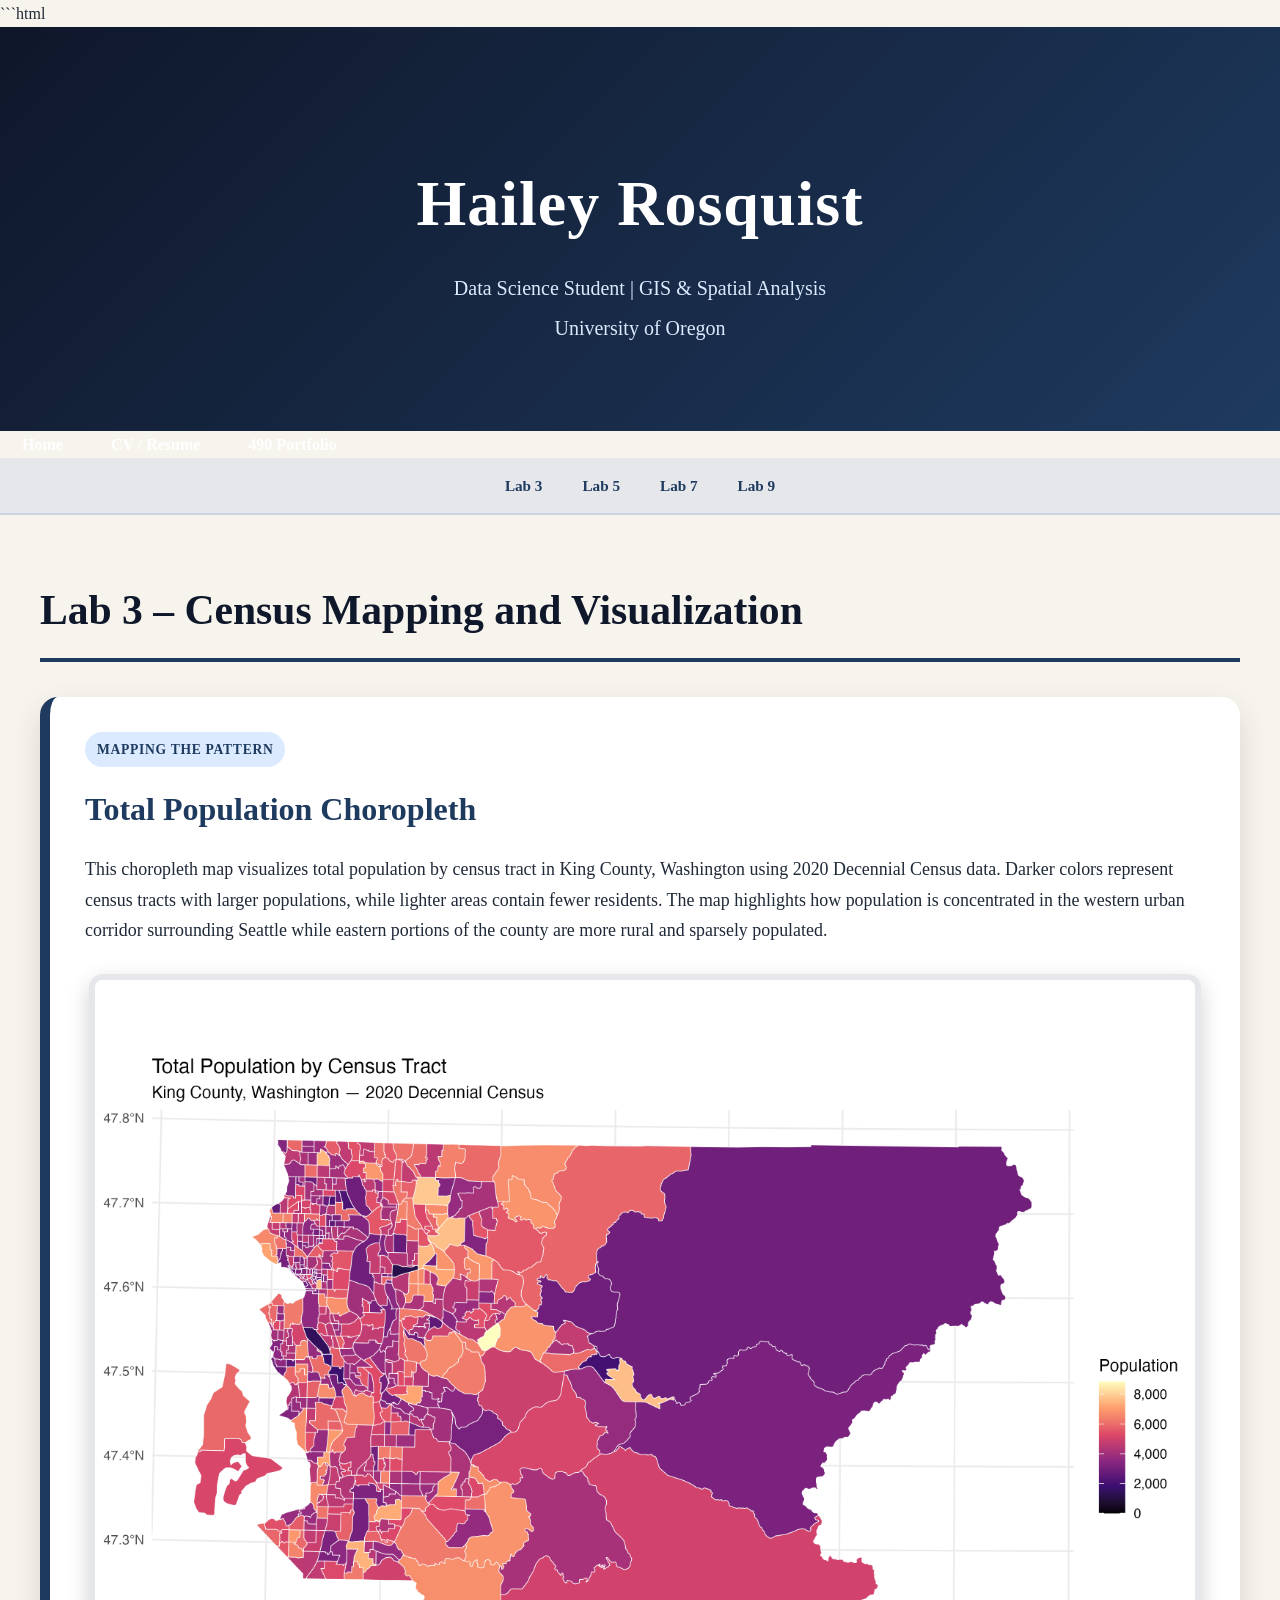
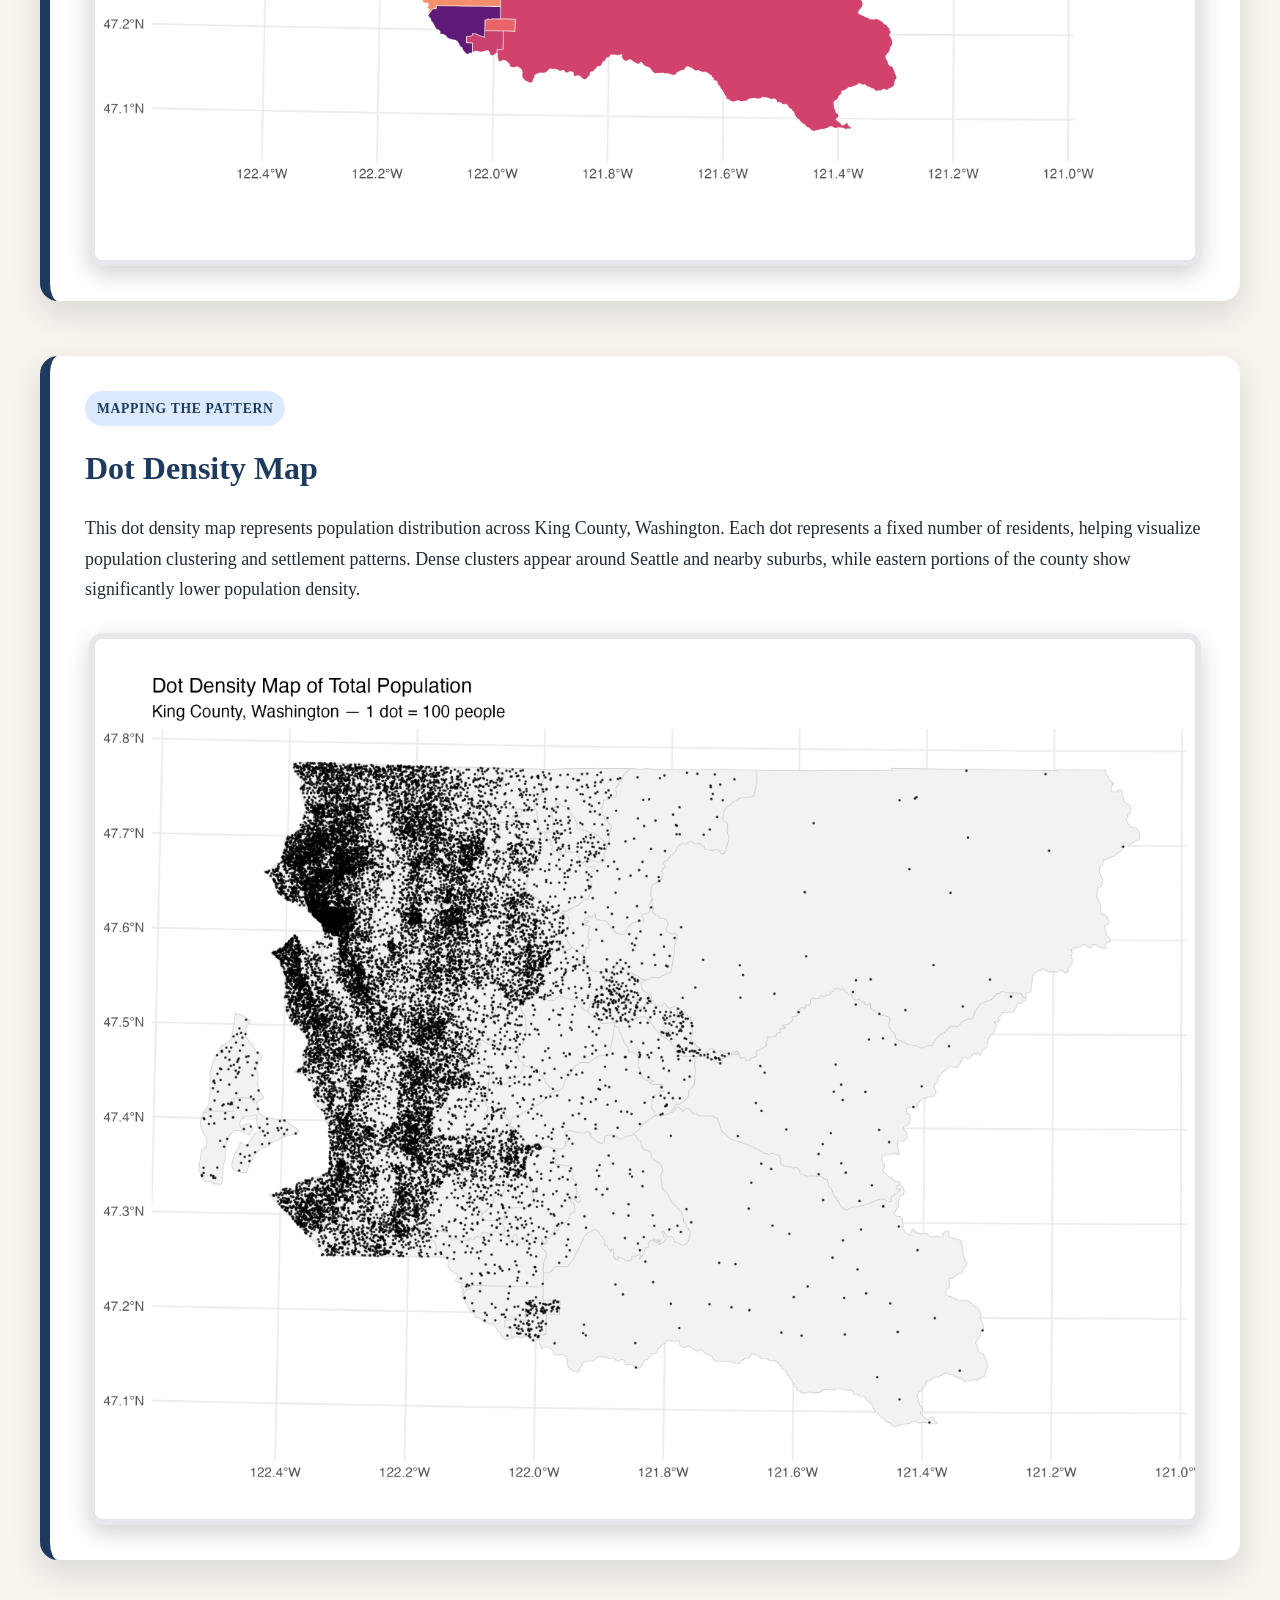
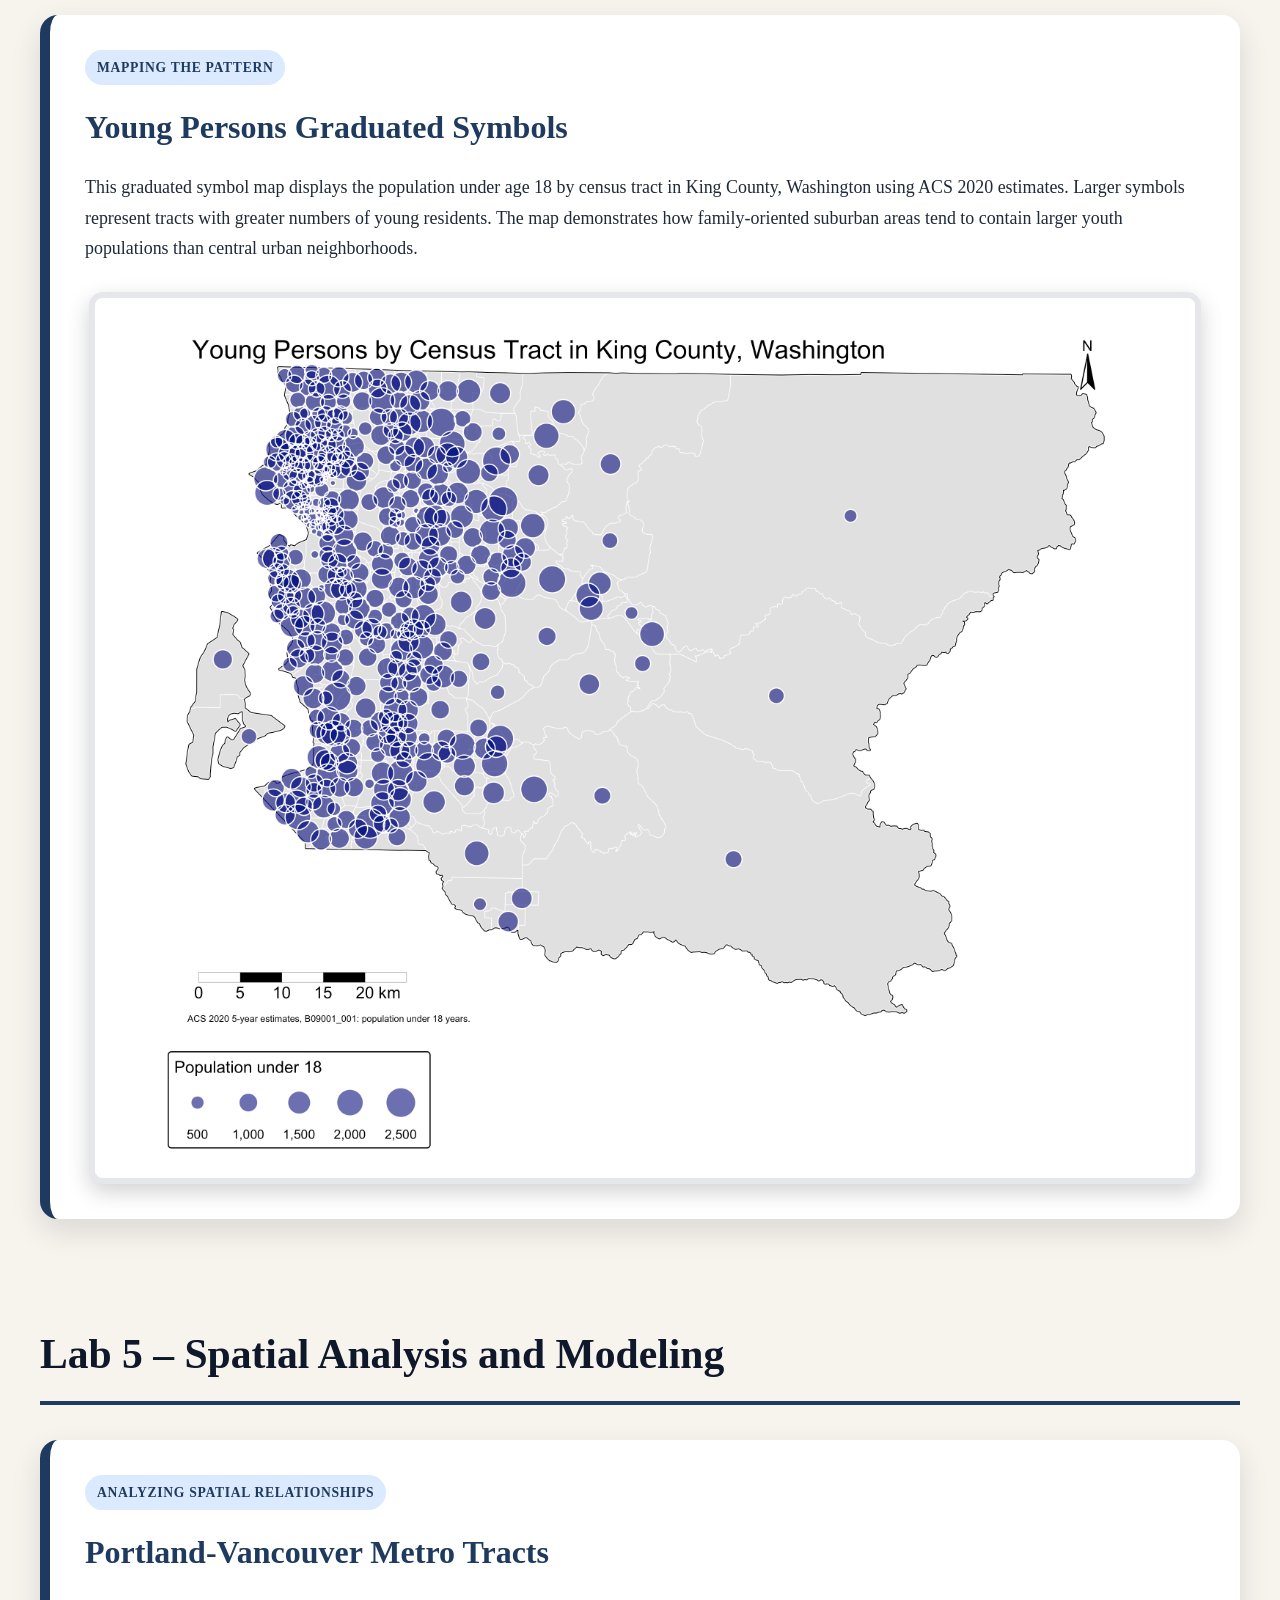
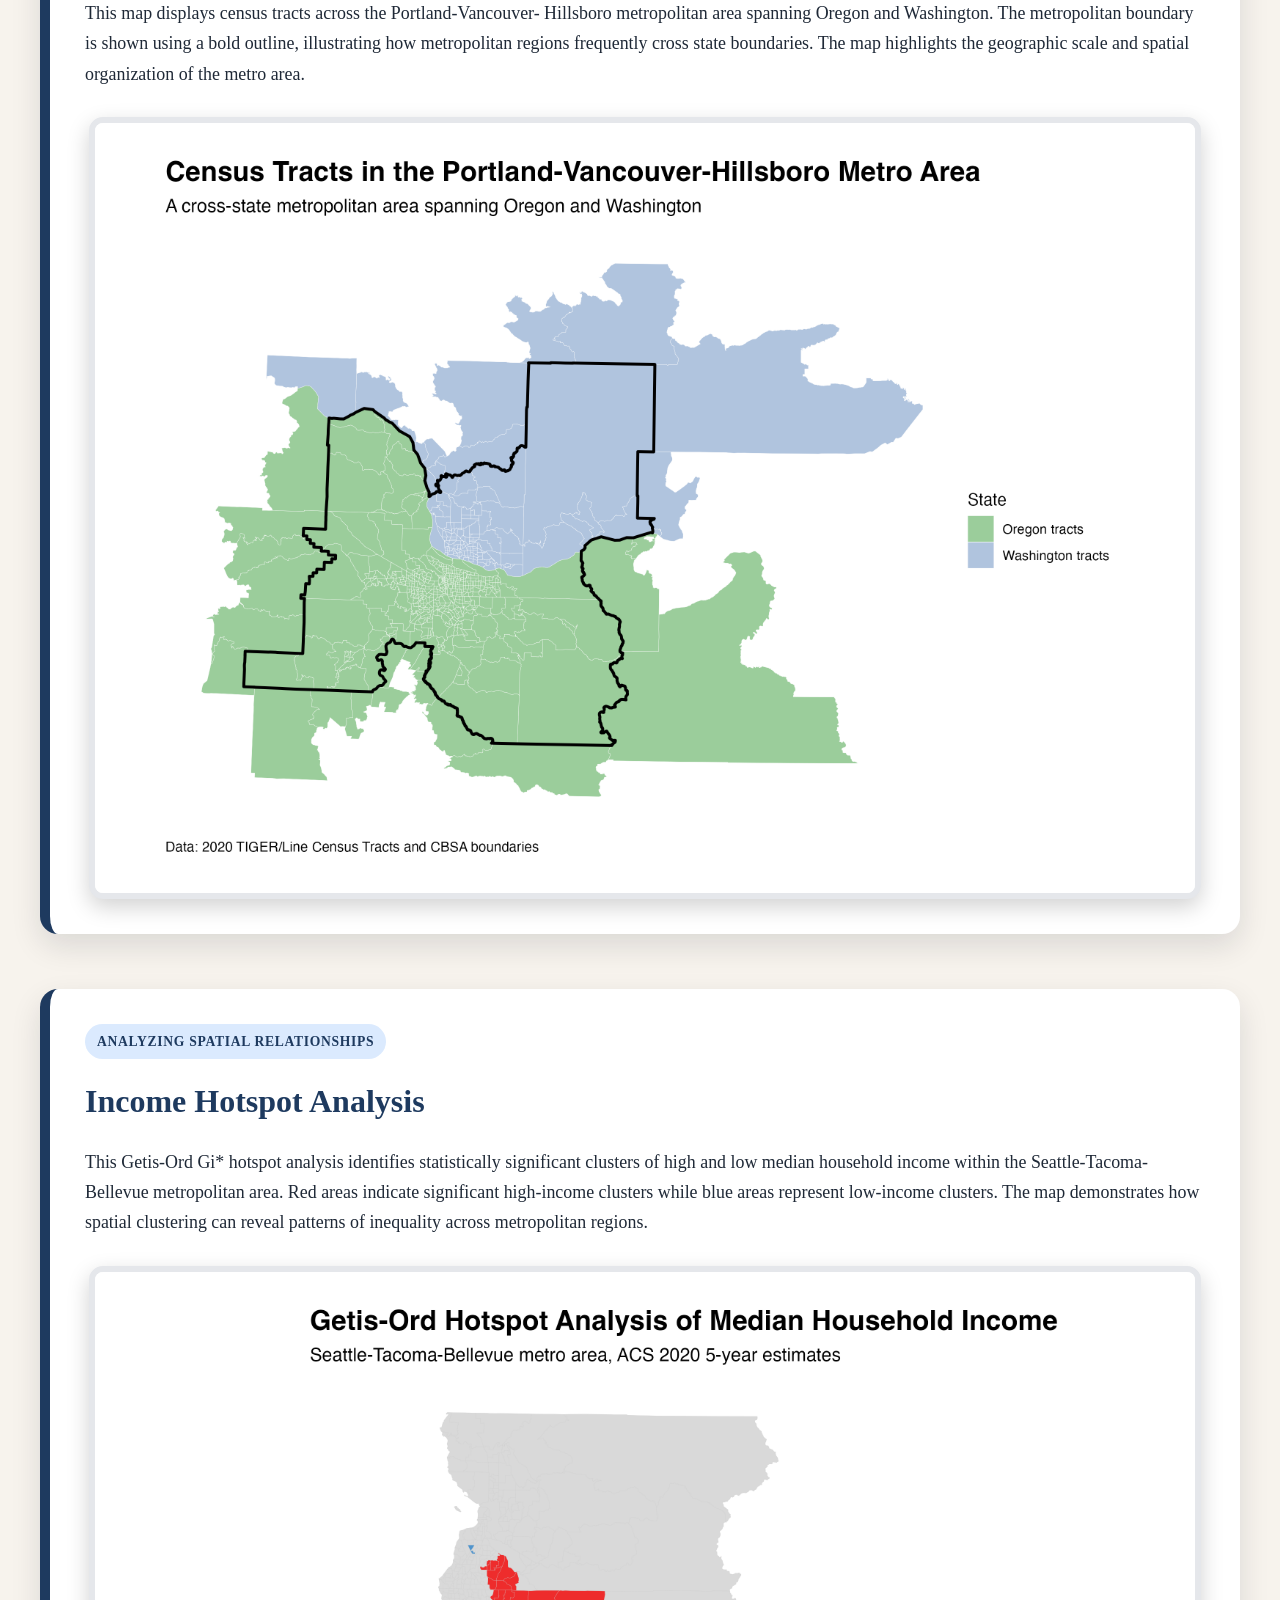
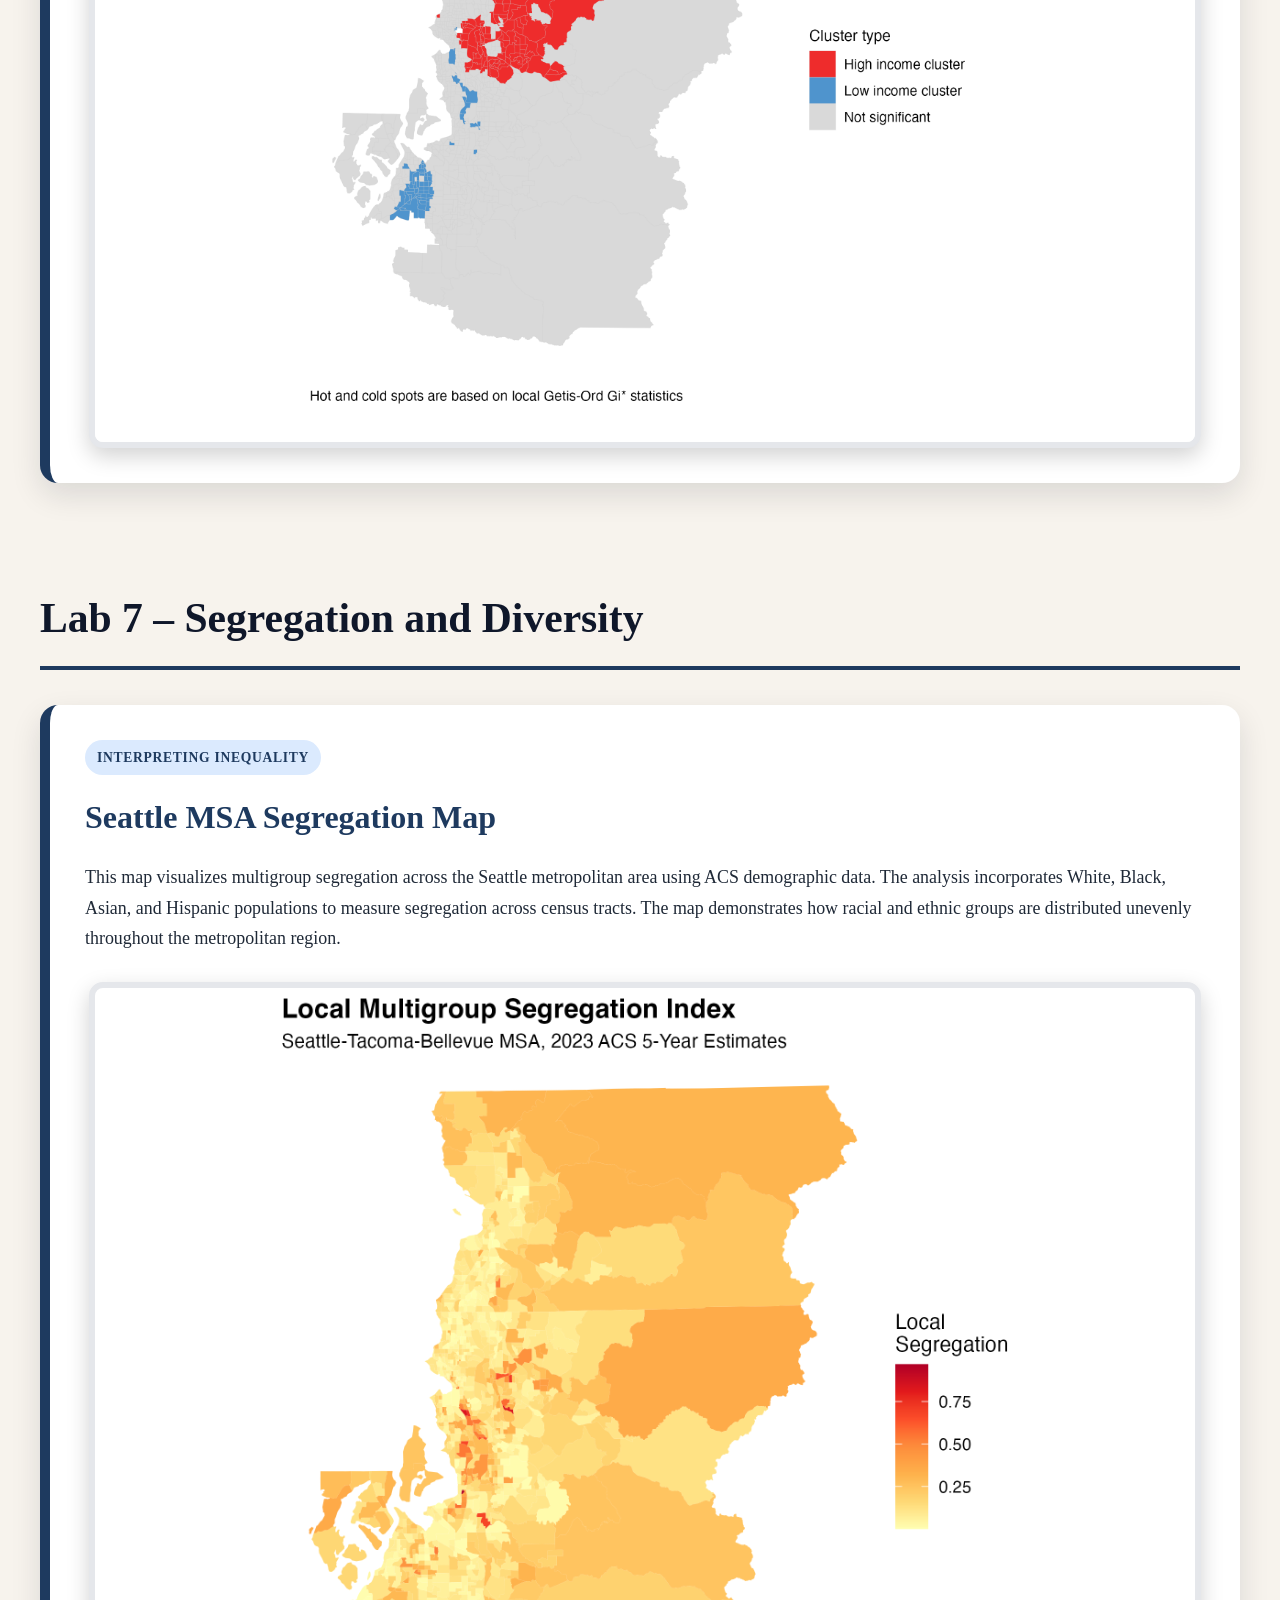
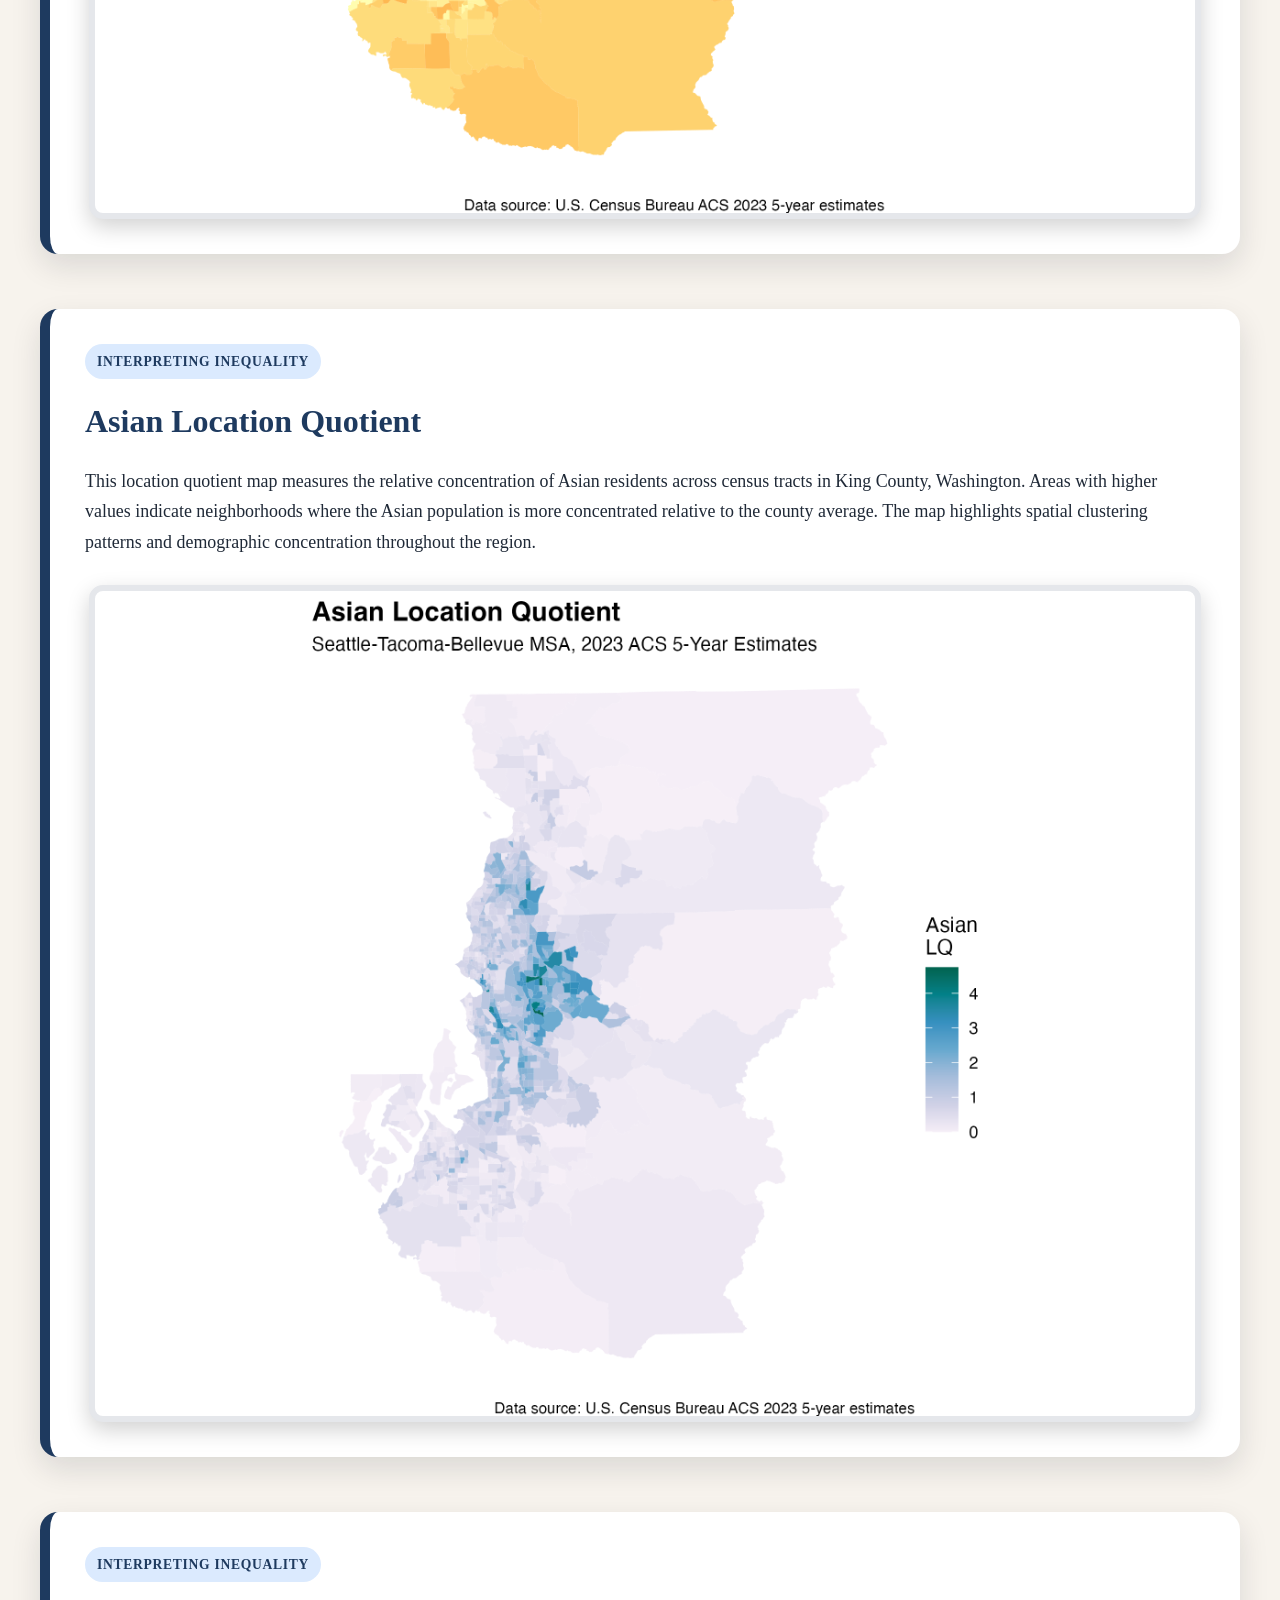
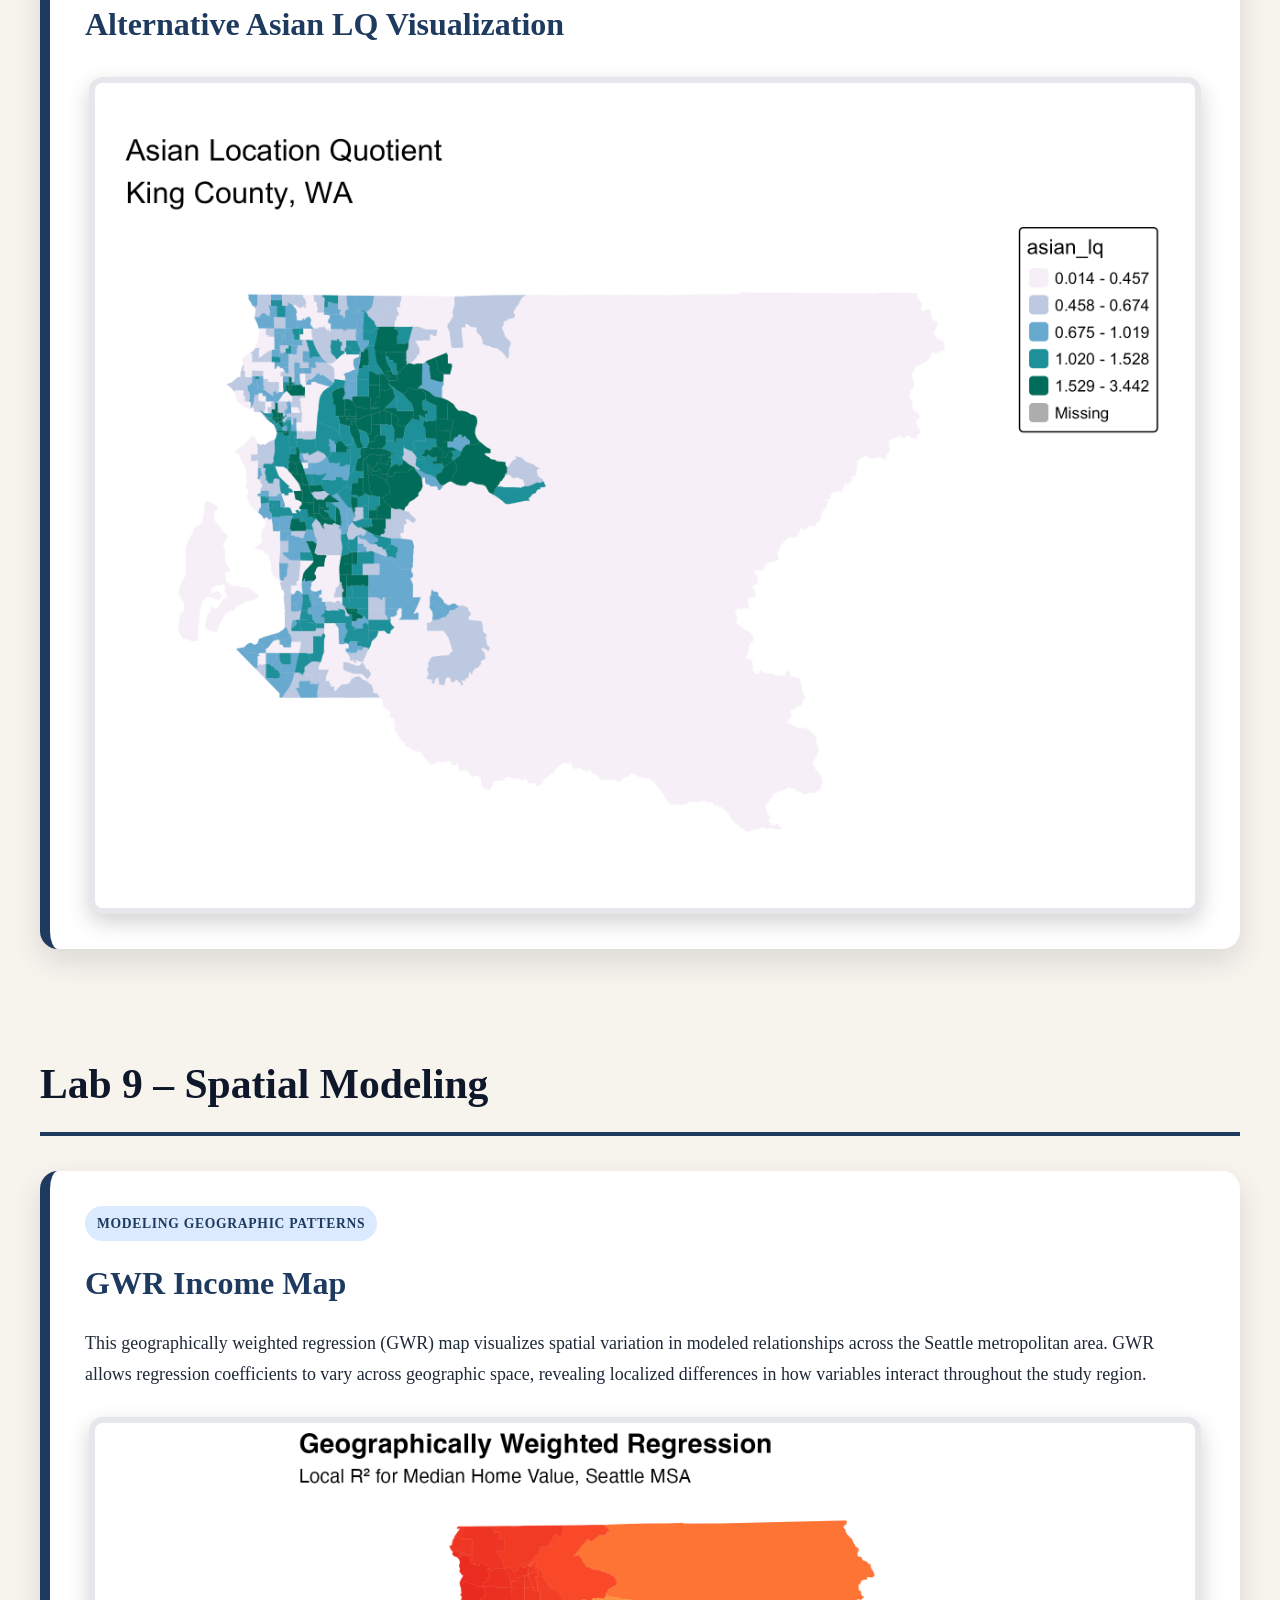
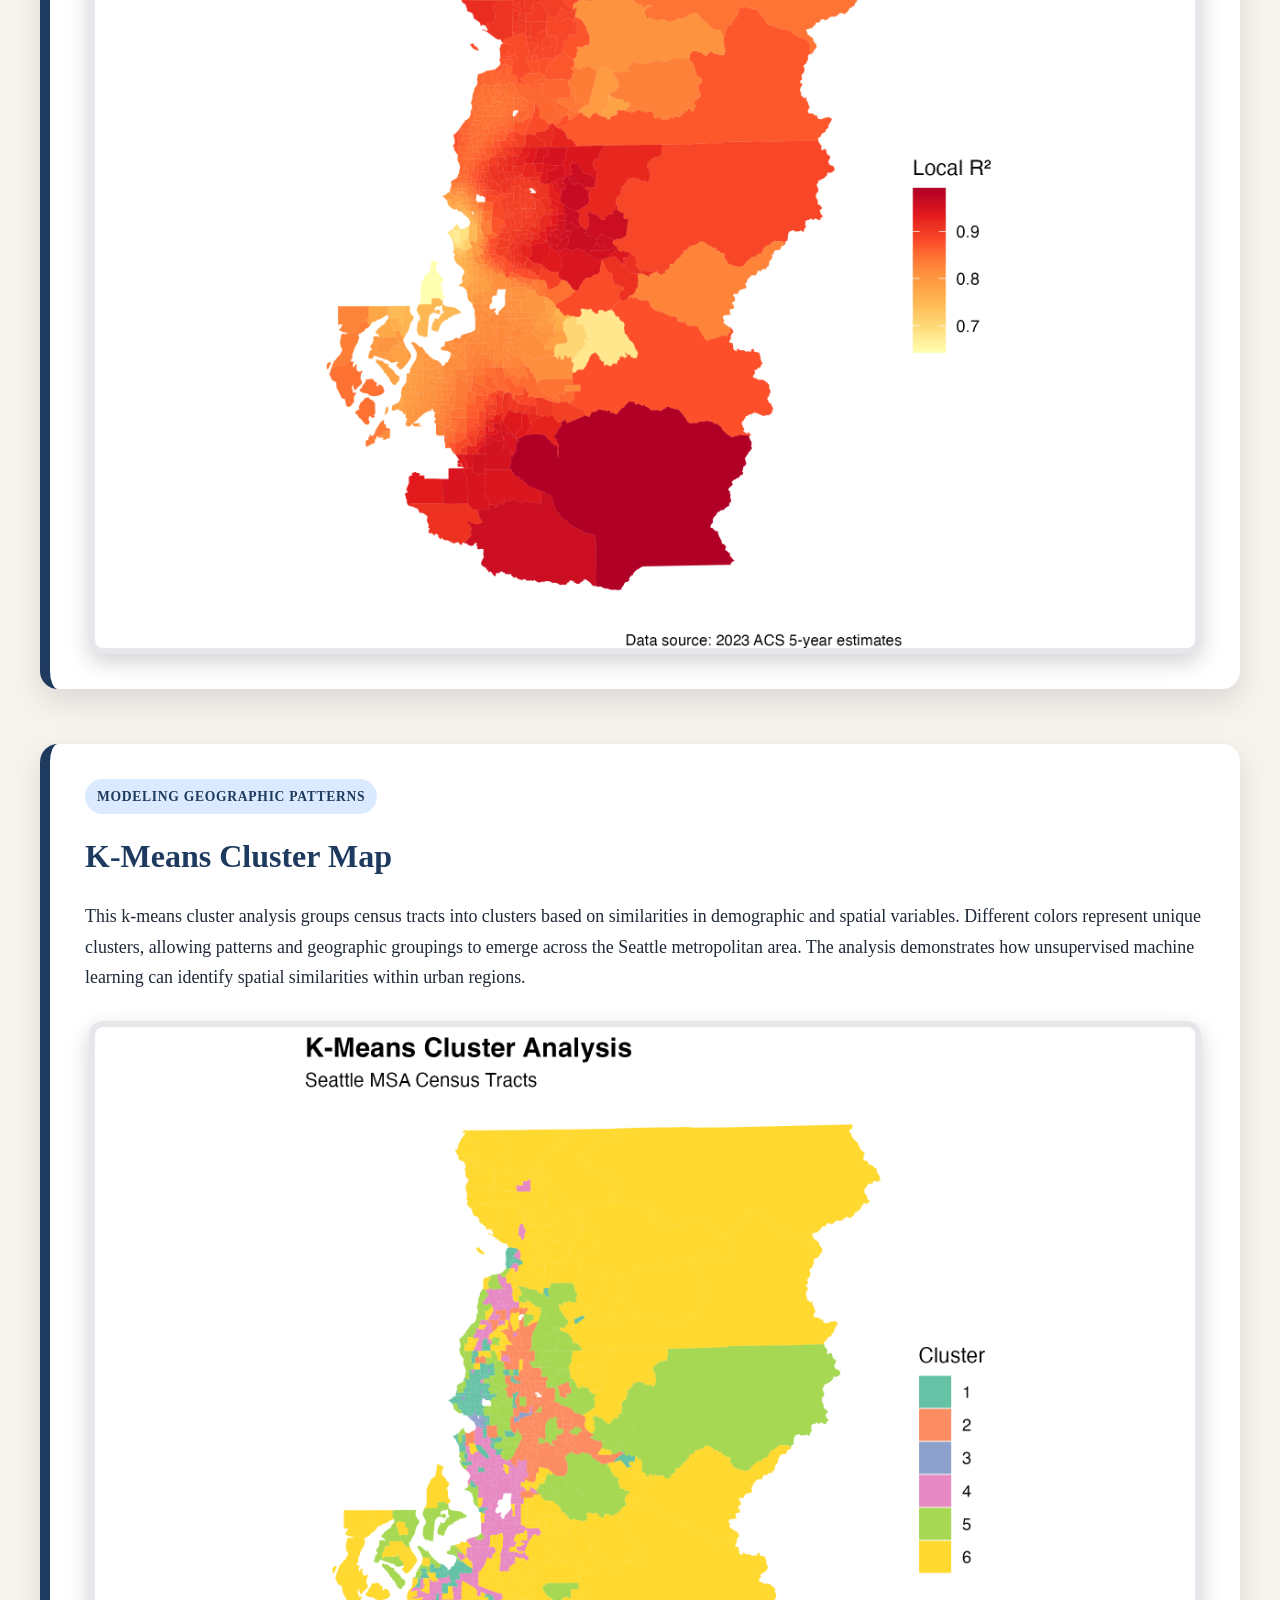
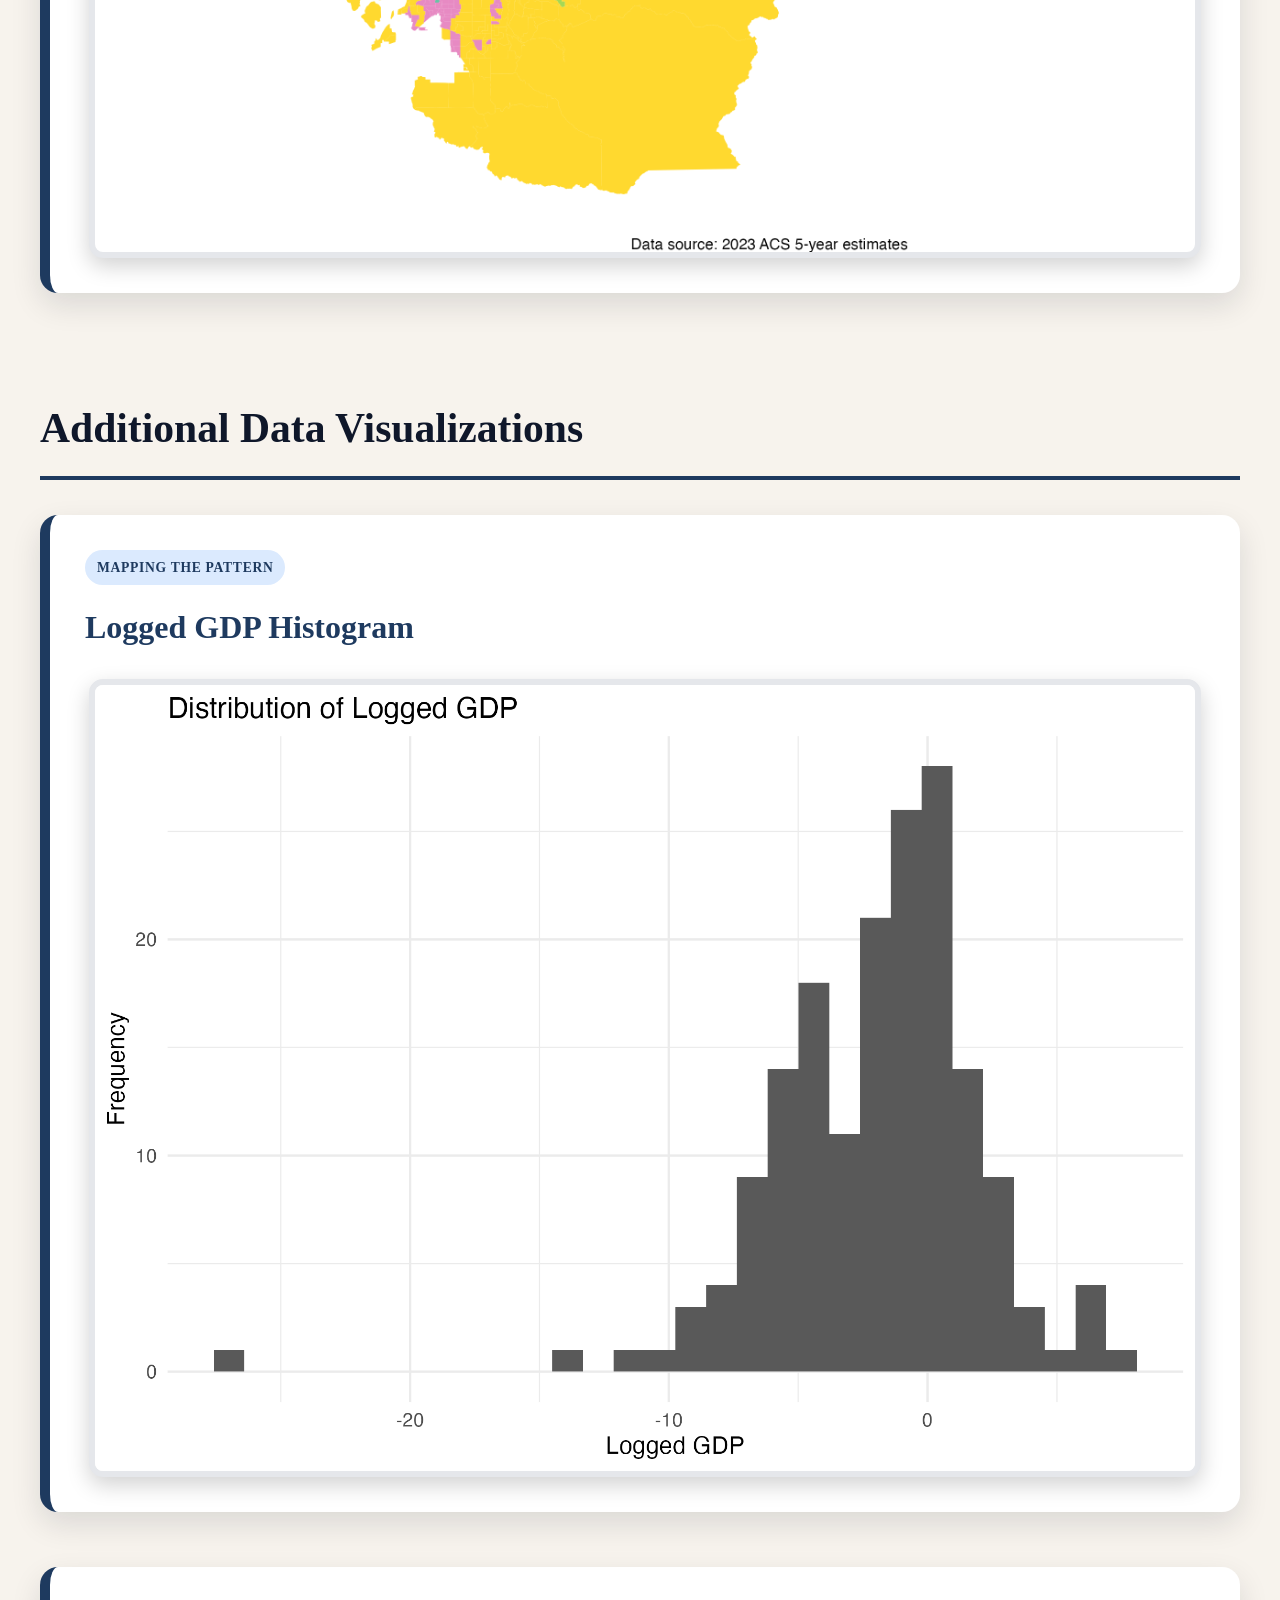
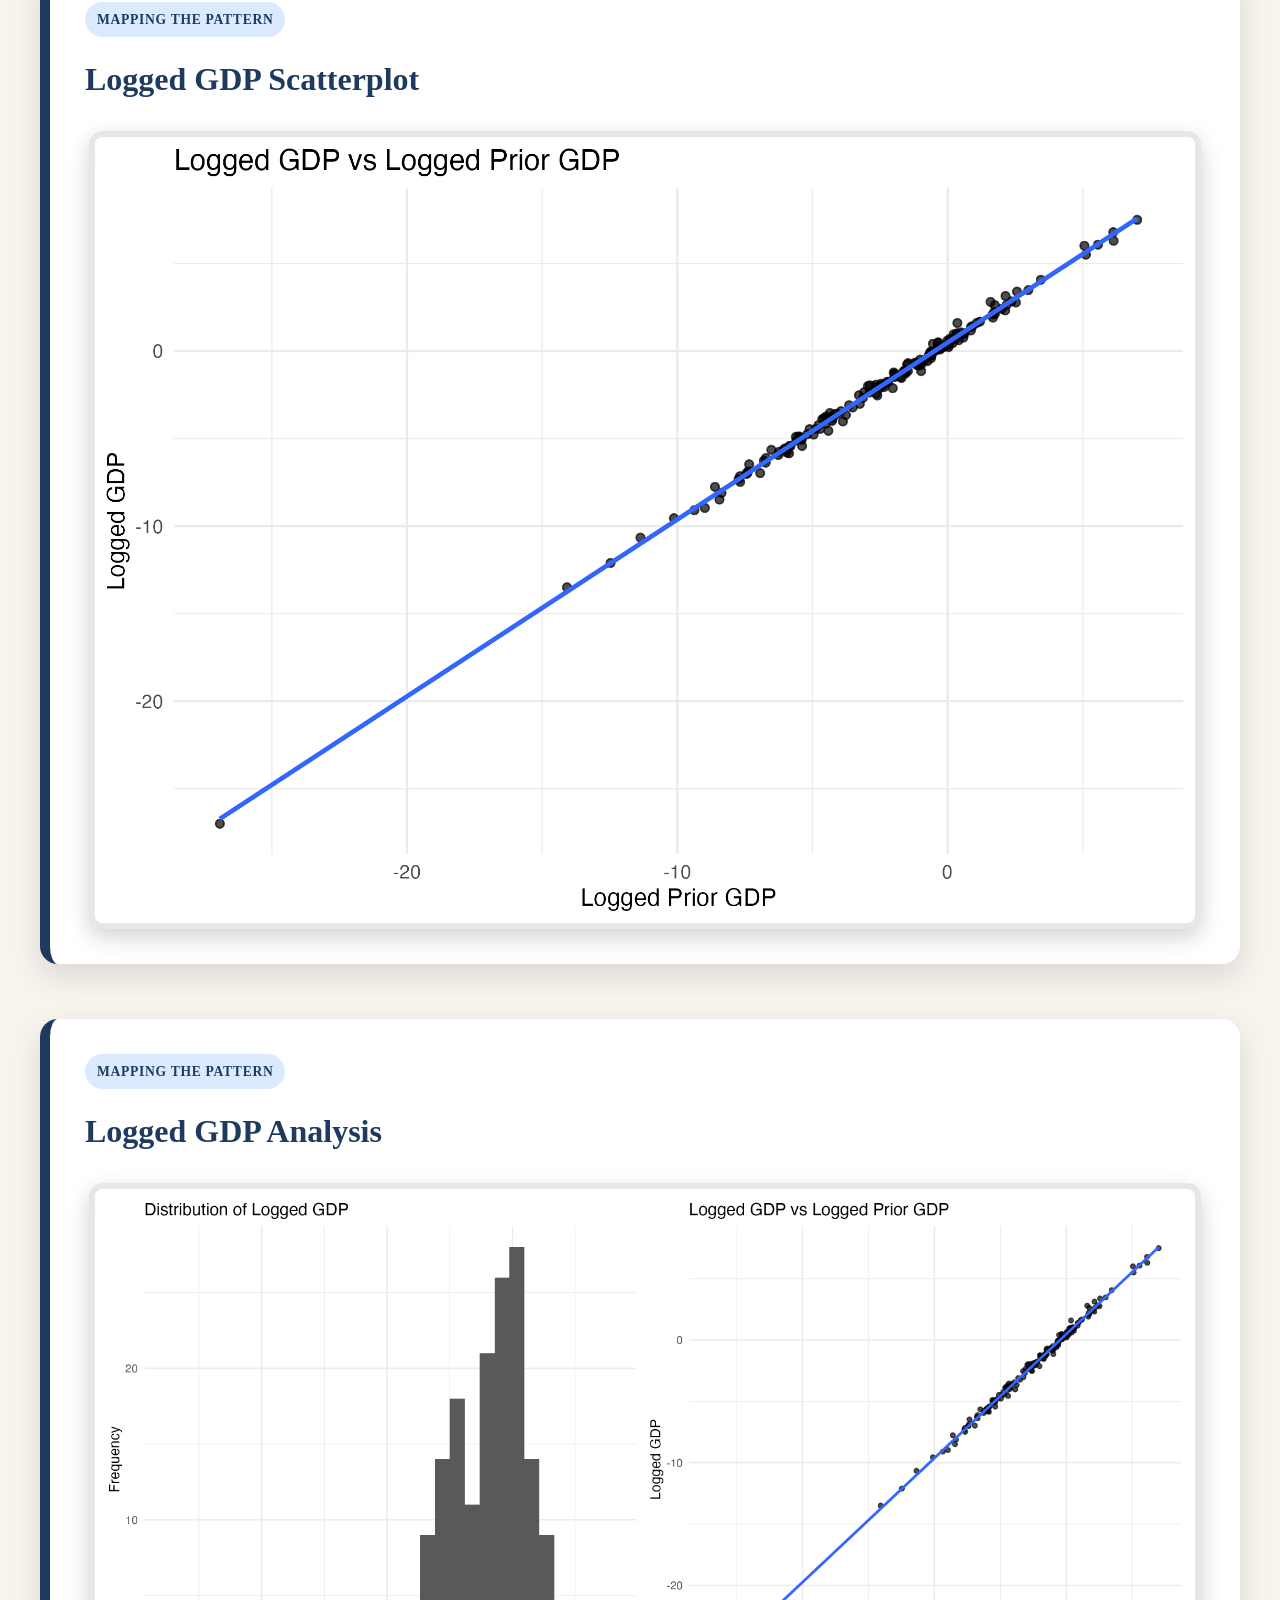
==== commit 5a815ebb: "Update portfolio.html" ====
--- a/portfolio.html
+++ b/portfolio.html
@@ -24,7 +24,13 @@
          NAVIGATION
     ========================== -->
 
-    <nav>
+    <nav class="main-nav">
+        <a href="index.html">Home</a>
+        <a href="resume.html">CV / Resume</a>
+        <a href="portfolio.html">490 Portfolio</a>
+    </nav>
+
+    <nav class="lab-nav">
         <a href="#lab3">Lab 3</a>
         <a href="#lab5">Lab 5</a>
         <a href="#lab7">Lab 7</a>
--- a/style.css
+++ b/style.css
@@ -1,57 +1,97 @@
-```css
 /* =========================
    GENERAL PAGE STYLING
 ========================= */
 
 body {
-    font-family: Arial, sans-serif;
+    font-family: "Georgia", "Times New Roman", serif;
     margin: 0;
-    background-color: #f4f4f4;
-    color: #222;
-    line-height: 1.6;
-}
-
-/* =========================
-   HEADER
+    background: #f7f3ed;
+    color: #1f2937;
+    line-height: 1.7;
+}
+
+/* =========================
+   HEADER / STORY OPENING
 ========================= */
 
 header {
+    background: linear-gradient(135deg, #0f172a, #1e3a5f);
+    color: white;
+    text-align: center;
+    padding: 80px 20px;
+}
+
+header h1 {
+    font-size: 4rem;
+    margin-bottom: 12px;
+    letter-spacing: 1px;
+}
+
+header p {
+    font-size: 1.25rem;
+    margin: 6px 0;
+    color: #dbeafe;
+}
+
+/* =========================
+   NAVIGATION
+========================= */
+
+<nav class="main-nav">
+    <a href="index.html">Home</a>
+    <a href="resume.html">CV / Resume</a>
+    <a href="portfolio.html">490 Portfolio</a>
+</nav>
+
+<nav class="lab-nav">
+    <a href="#lab3">Lab 3</a>
+    <a href="#lab5">Lab 5</a>
+    <a href="#lab7">Lab 7</a>
+    <a href="#lab9">Lab 9</a>
+</nav>
+
+.main-nav {
     background-color: #111827;
-    color: white;
-    text-align: center;
-    padding: 60px 20px;
-}
-
-header h1 {
-    font-size: 3.5rem;
-    margin-bottom: 10px;
-}
-
-header p {
-    font-size: 1.3rem;
-    margin: 5px 0;
-}
-
-/* =========================
-   NAVIGATION
-========================= */
-
-nav {
-    background-color: #1f2937;
-    padding: 15px;
-    text-align: center;
-}
-
-nav a {
+    padding: 18px;
+    text-align: center;
+    position: sticky;
+    top: 0;
+    z-index: 20;
+}
+
+.main-nav a {
     color: white;
     text-decoration: none;
-    margin: 0 20px;
-    font-size: 1.1rem;
+    margin: 0 22px;
+    font-size: 1rem;
     font-weight: bold;
 }
 
-nav a:hover {
-    color: #93c5fd;
+.main-nav a:hover {
+    color: #bfdbfe;
+}
+
+.lab-nav {
+    background-color: #e5e7eb;
+    padding: 14px;
+    text-align: center;
+    position: sticky;
+    top: 58px;
+    z-index: 19;
+    border-bottom: 2px solid #cbd5e1;
+}
+
+.lab-nav a {
+    color: #1e3a5f;
+    text-decoration: none;
+    margin: 0 18px;
+    font-size: 0.95rem;
+    font-weight: bold;
+}
+
+.lab-nav a:hover {
+    color: #0f172a;
+    text-decoration: underline;
 }
 
 /* =========================
@@ -59,24 +99,25 @@
 ========================= */
 
 main {
-    max-width: 1300px;
-    margin: 50px auto;
+    max-width: 1200px;
+    margin: 60px auto;
     padding: 0 25px;
 }
 
 /* =========================
-   SECTION STYLING
+   LAB SECTIONS
 ========================= */
 
 .project-section {
-    margin-bottom: 90px;
+    margin-bottom: 100px;
 }
 
 .project-section h2 {
-    font-size: 2.8rem;
+    font-size: 2.6rem;
     margin-bottom: 35px;
-    border-bottom: 4px solid #1f2937;
-    padding-bottom: 10px;
+    padding-bottom: 12px;
+    border-bottom: 4px solid #1e3a5f;
+    color: #0f172a;
 }
 
 /* =========================
@@ -84,22 +125,24 @@
 ========================= */
 
 .project-card {
-    background: white;
-    border: 3px solid #222;
-    border-radius: 14px;
-    padding: 30px;
-    margin-bottom: 50px;
-    box-shadow: 0 4px 10px rgba(0,0,0,0.08);
+    background: #ffffff;
+    border-left: 10px solid #1e3a5f;
+    border-radius: 18px;
+    padding: 35px;
+    margin-bottom: 55px;
+    box-shadow: 0 12px 30px rgba(15, 23, 42, 0.12);
 }
 
 .project-card h3 {
     font-size: 2rem;
-    margin-bottom: 20px;
+    margin-top: 0;
+    margin-bottom: 18px;
+    color: #1e3a5f;
 }
 
 .project-card p {
-    font-size: 1.1rem;
-    margin-bottom: 25px;
+    font-size: 1.12rem;
+    margin-bottom: 28px;
 }
 
 /* =========================
@@ -108,11 +151,43 @@
 
 .project-card img {
     width: 100%;
-    max-width: 1200px;
+    max-width: 1100px;
     display: block;
-    margin: 0 auto;
-    border: 4px solid #444;
-    border-radius: 10px;
+    margin: 25px auto 0;
+    border: 6px solid #e5e7eb;
+    border-radius: 14px;
+    box-shadow: 0 8px 22px rgba(0, 0, 0, 0.18);
+    background: white;
+}
+
+/* =========================
+   STORY-LIKE FLOW
+========================= */
+
+.project-card::before {
+    content: "Mapping the pattern";
+    display: inline-block;
+    background: #dbeafe;
+    color: #1e3a5f;
+    font-size: 0.85rem;
+    font-weight: bold;
+    padding: 6px 12px;
+    border-radius: 999px;
+    margin-bottom: 15px;
+    text-transform: uppercase;
+    letter-spacing: 0.7px;
+}
+
+#lab5 .project-card::before {
+    content: "Analyzing spatial relationships";
+}
+
+#lab7 .project-card::before {
+    content: "Interpreting inequality";
+}
+
+#lab9 .project-card::before {
+    content: "Modeling geographic patterns";
 }
 
 /* =========================
@@ -120,15 +195,16 @@
 ========================= */
 
 footer {
-    background-color: #111827;
+    background: #0f172a;
     color: white;
     text-align: center;
-    padding: 30px;
-    margin-top: 80px;
+    padding: 35px;
+    margin-top: 90px;
 }
 
 footer p {
     margin: 0;
+    color: #dbeafe;
 }
 
 /* =========================
@@ -138,20 +214,46 @@
 @media (max-width: 768px) {
 
     header h1 {
-        font-size: 2.5rem;
+        font-size: 2.6rem;
+    }
+
+    header p {
+        font-size: 1rem;
+    }
+
+    .main-nav a,
+    .lab-nav a {
+        display: block;
+        margin: 10px 0;
+    }
+
+    .lab-nav {
+        position: static;
+    }
+
+    main {
+        margin: 35px auto;
+        padding: 0 18px;
     }
 
     .project-section h2 {
         font-size: 2rem;
     }
 
+    .project-card {
+        padding: 24px;
+    }
+
     .project-card h3 {
-        font-size: 1.5rem;
-    }
-
-    nav a {
-        display: block;
-        margin: 10px 0;
-    }
-}
-```
+        font-size: 1.55rem;
+    }
+
+    .project-card p {
+        font-size: 1rem;
+    }
+
+    .project-card img {
+        width: 100%;
+        border-width: 4px;
+    }
+}
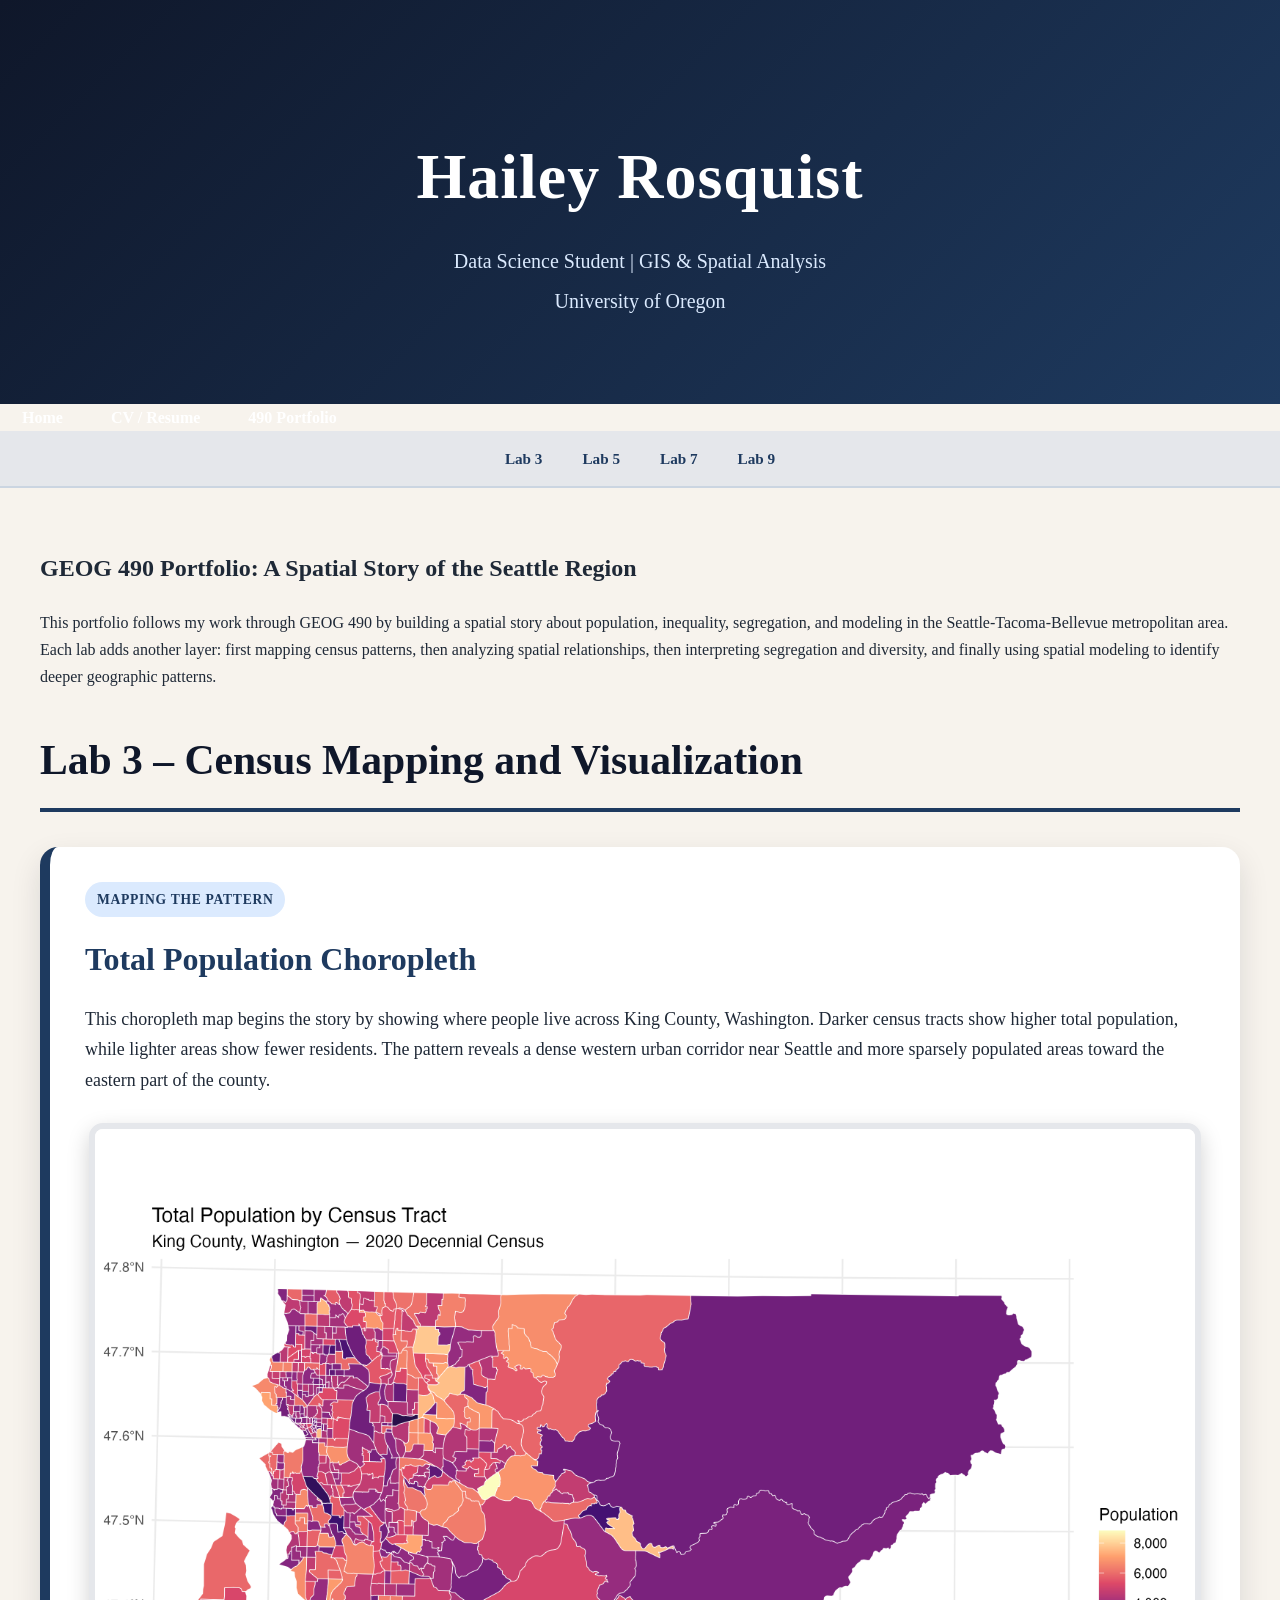
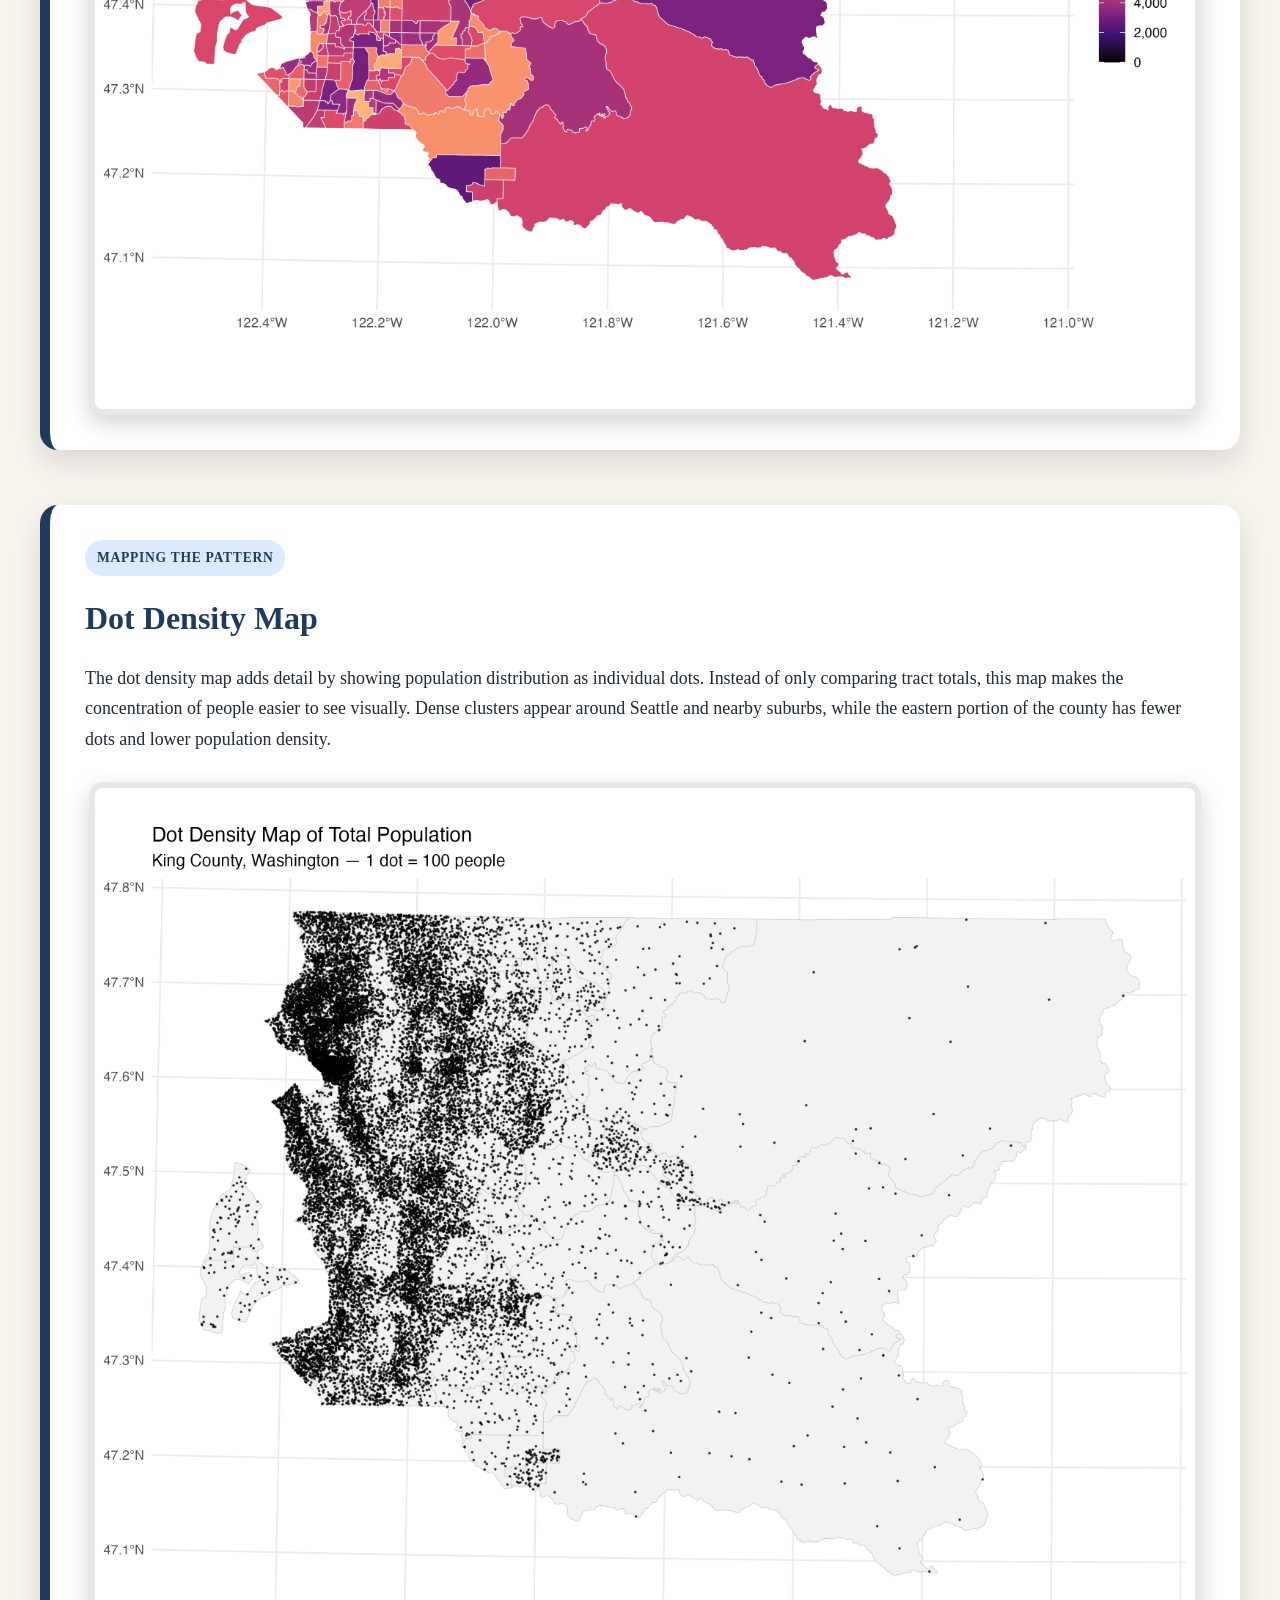
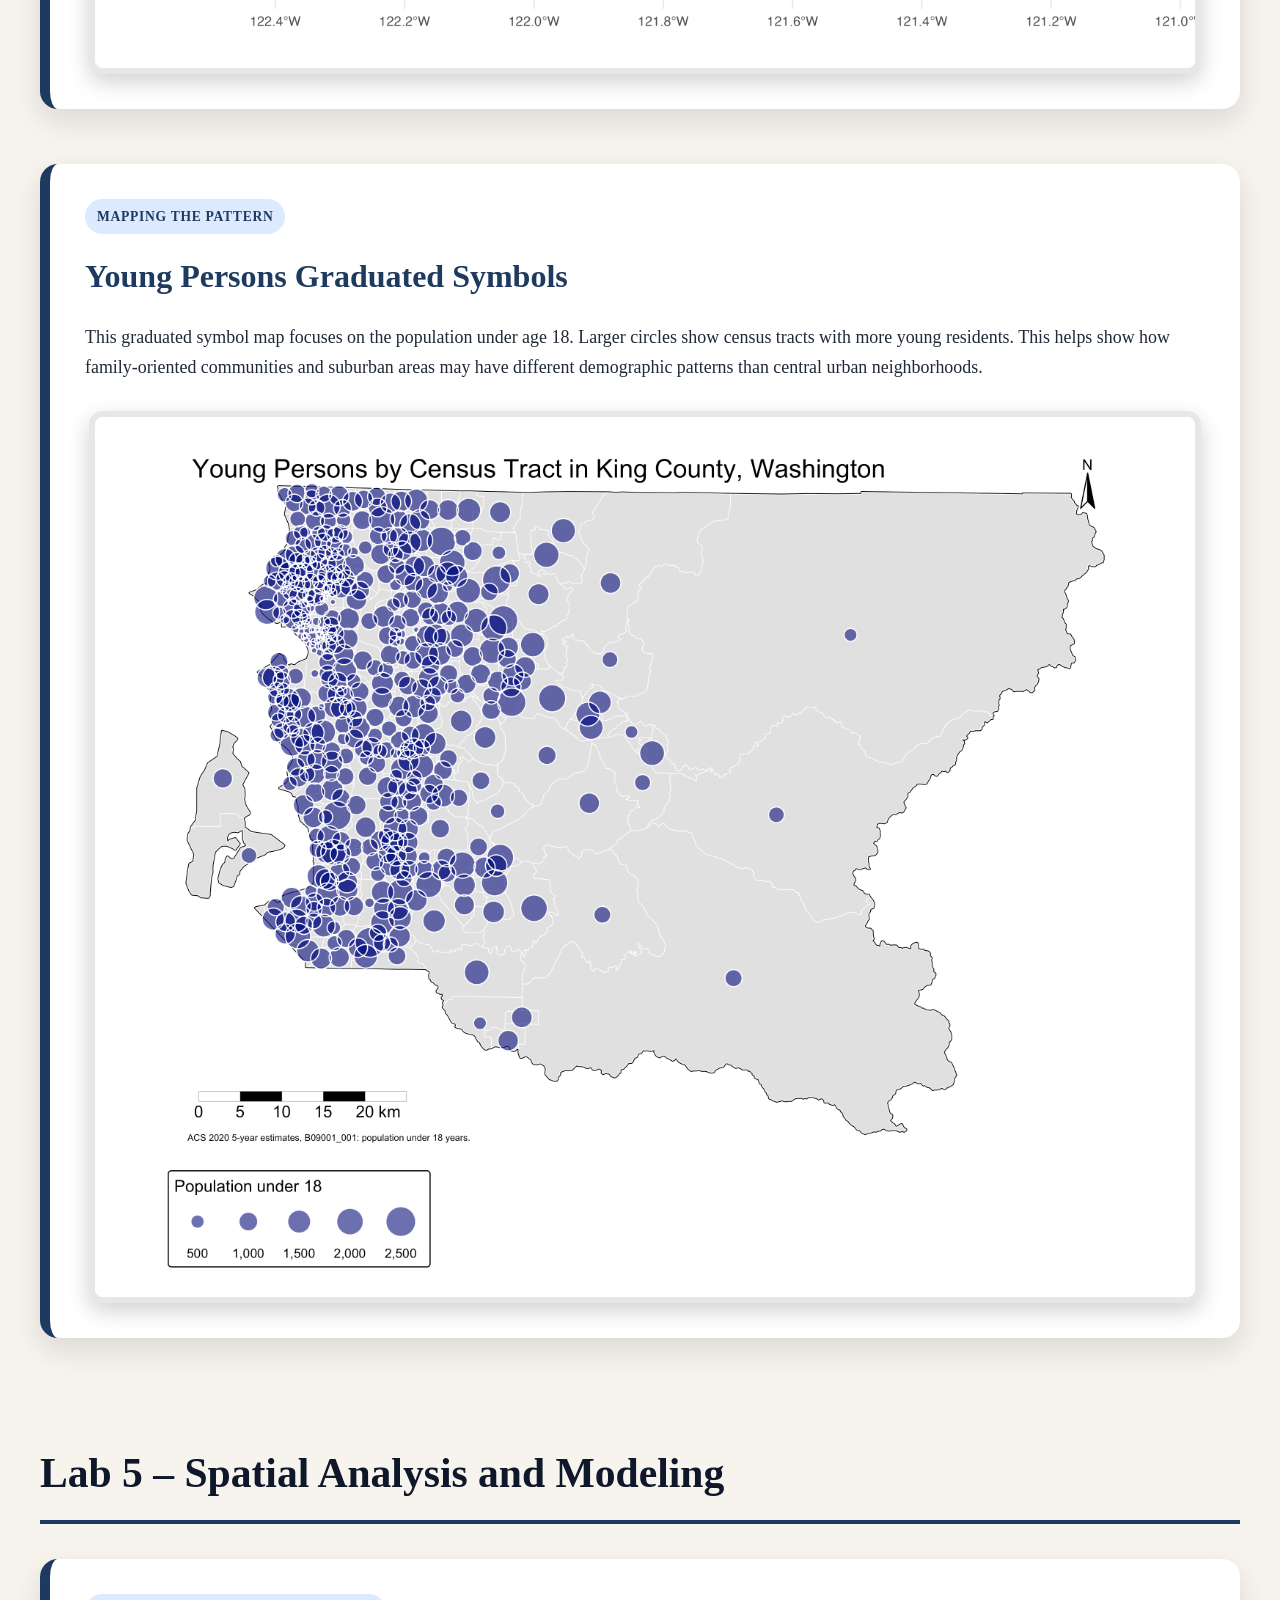
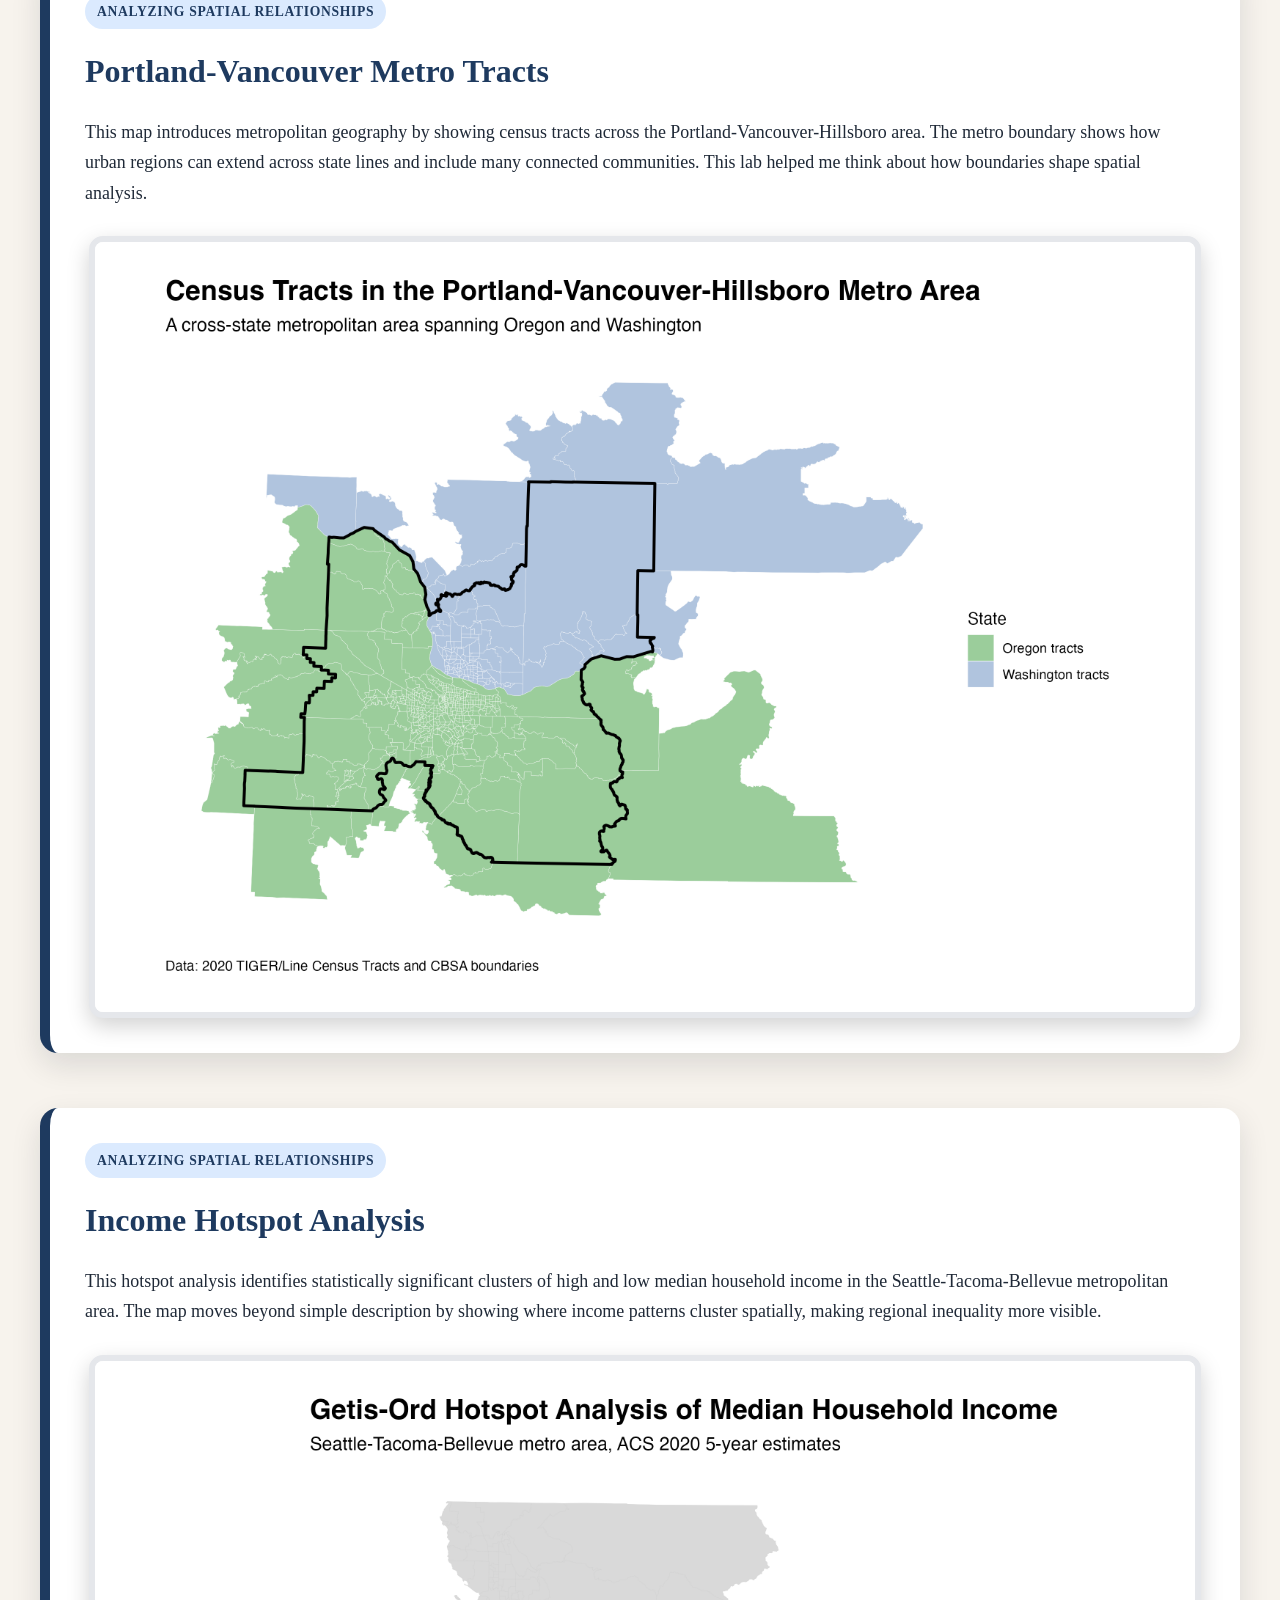
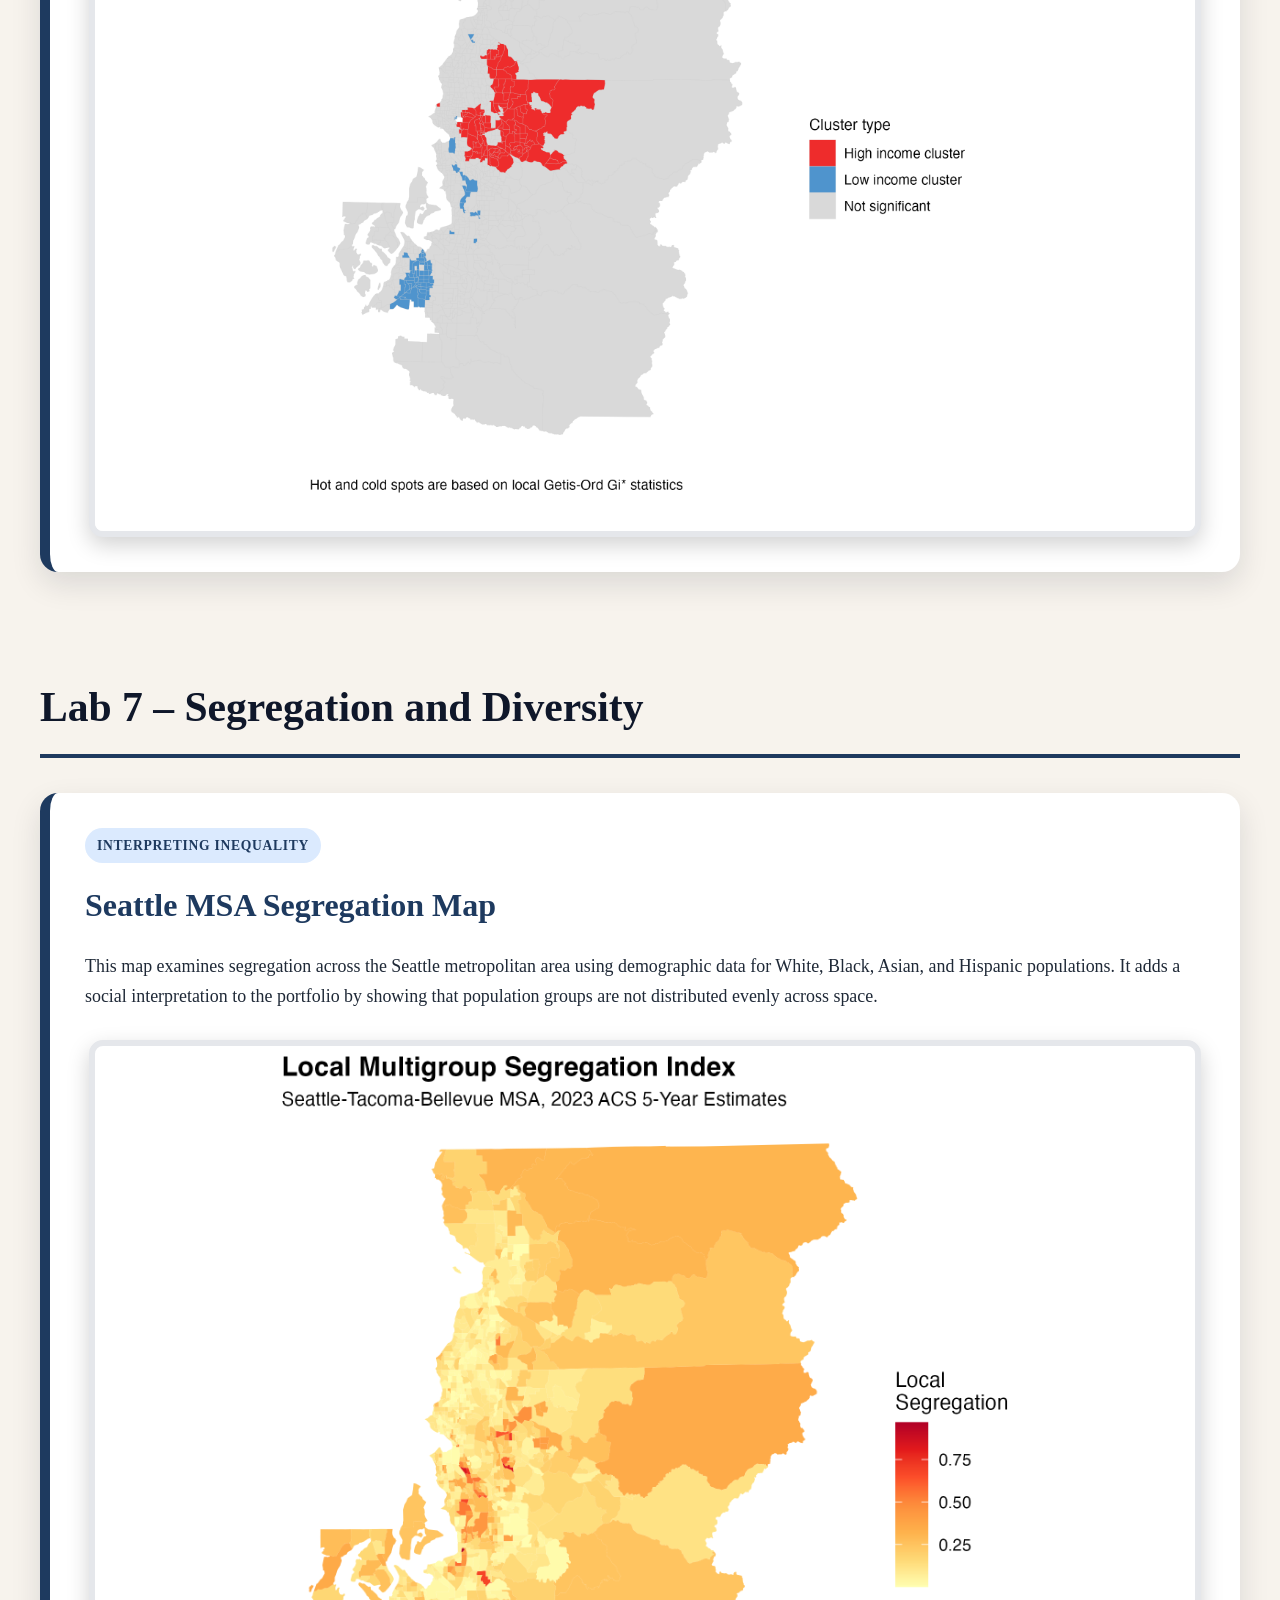
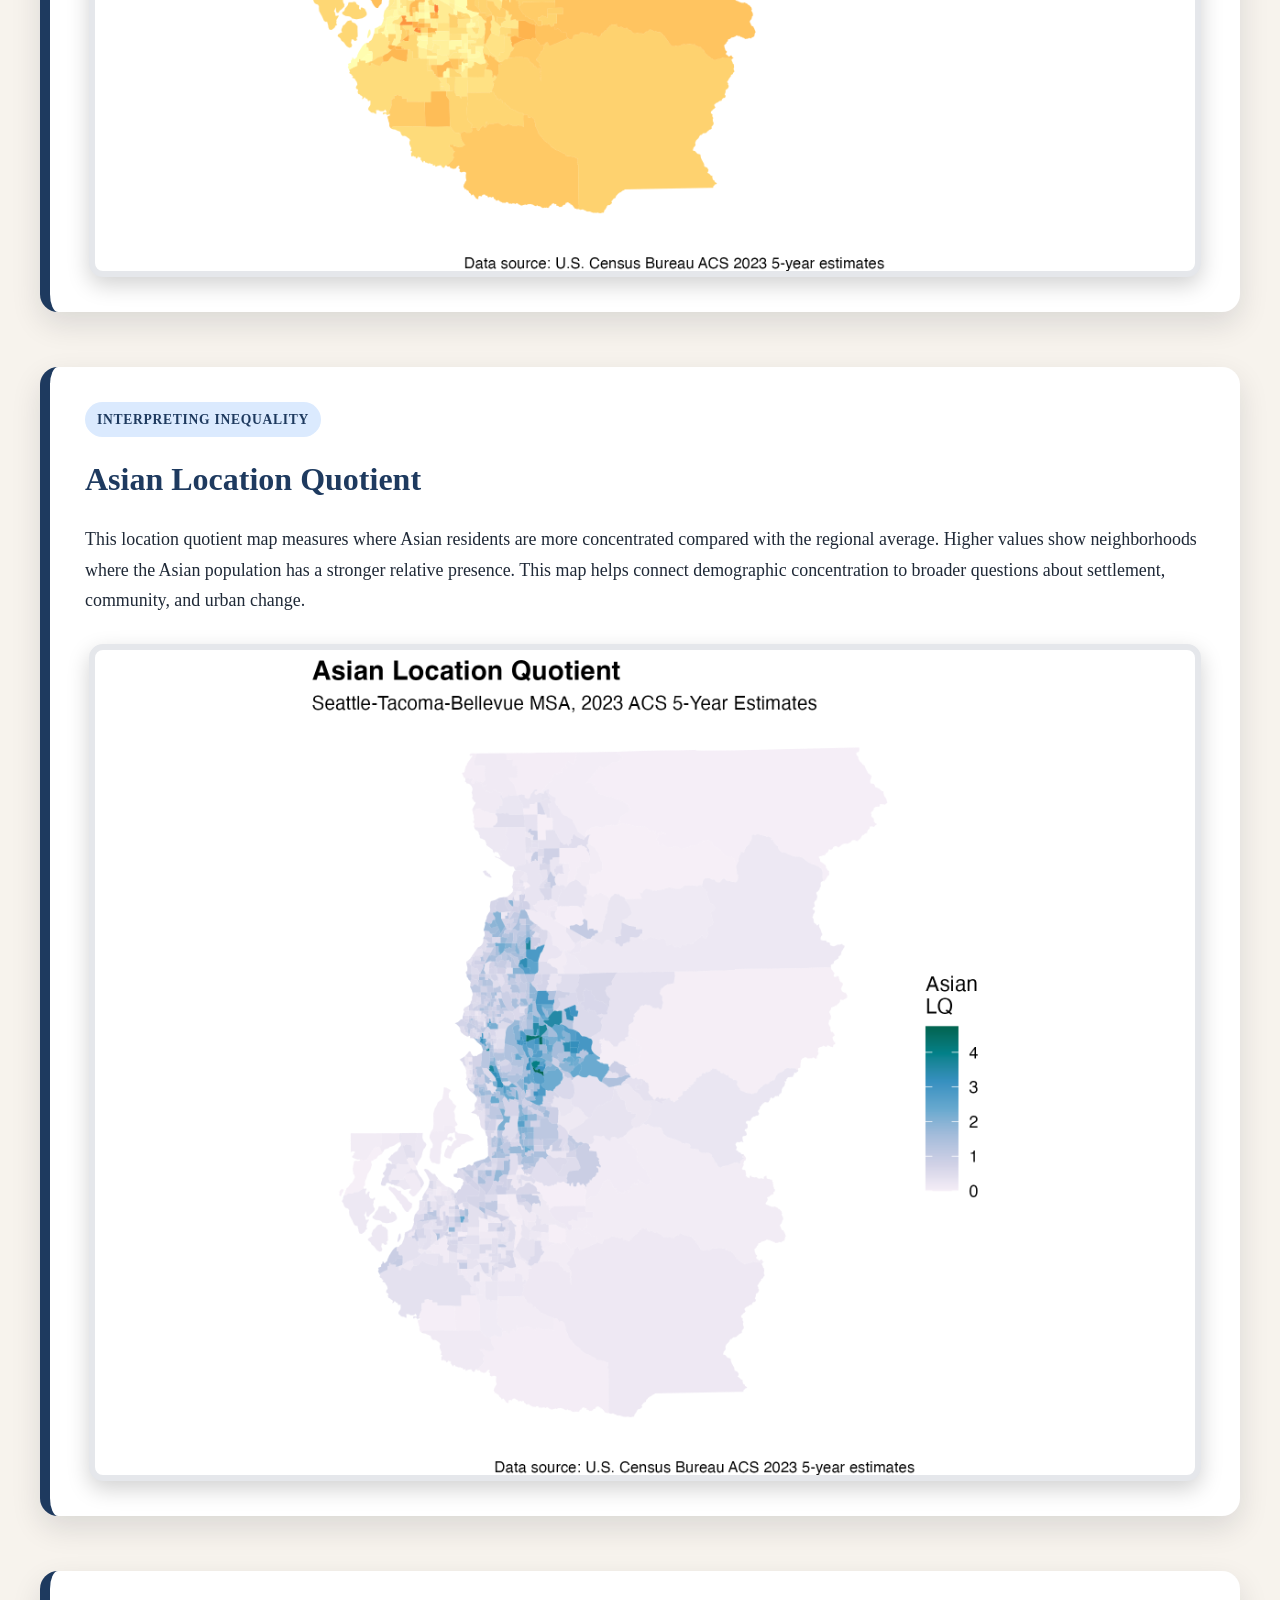
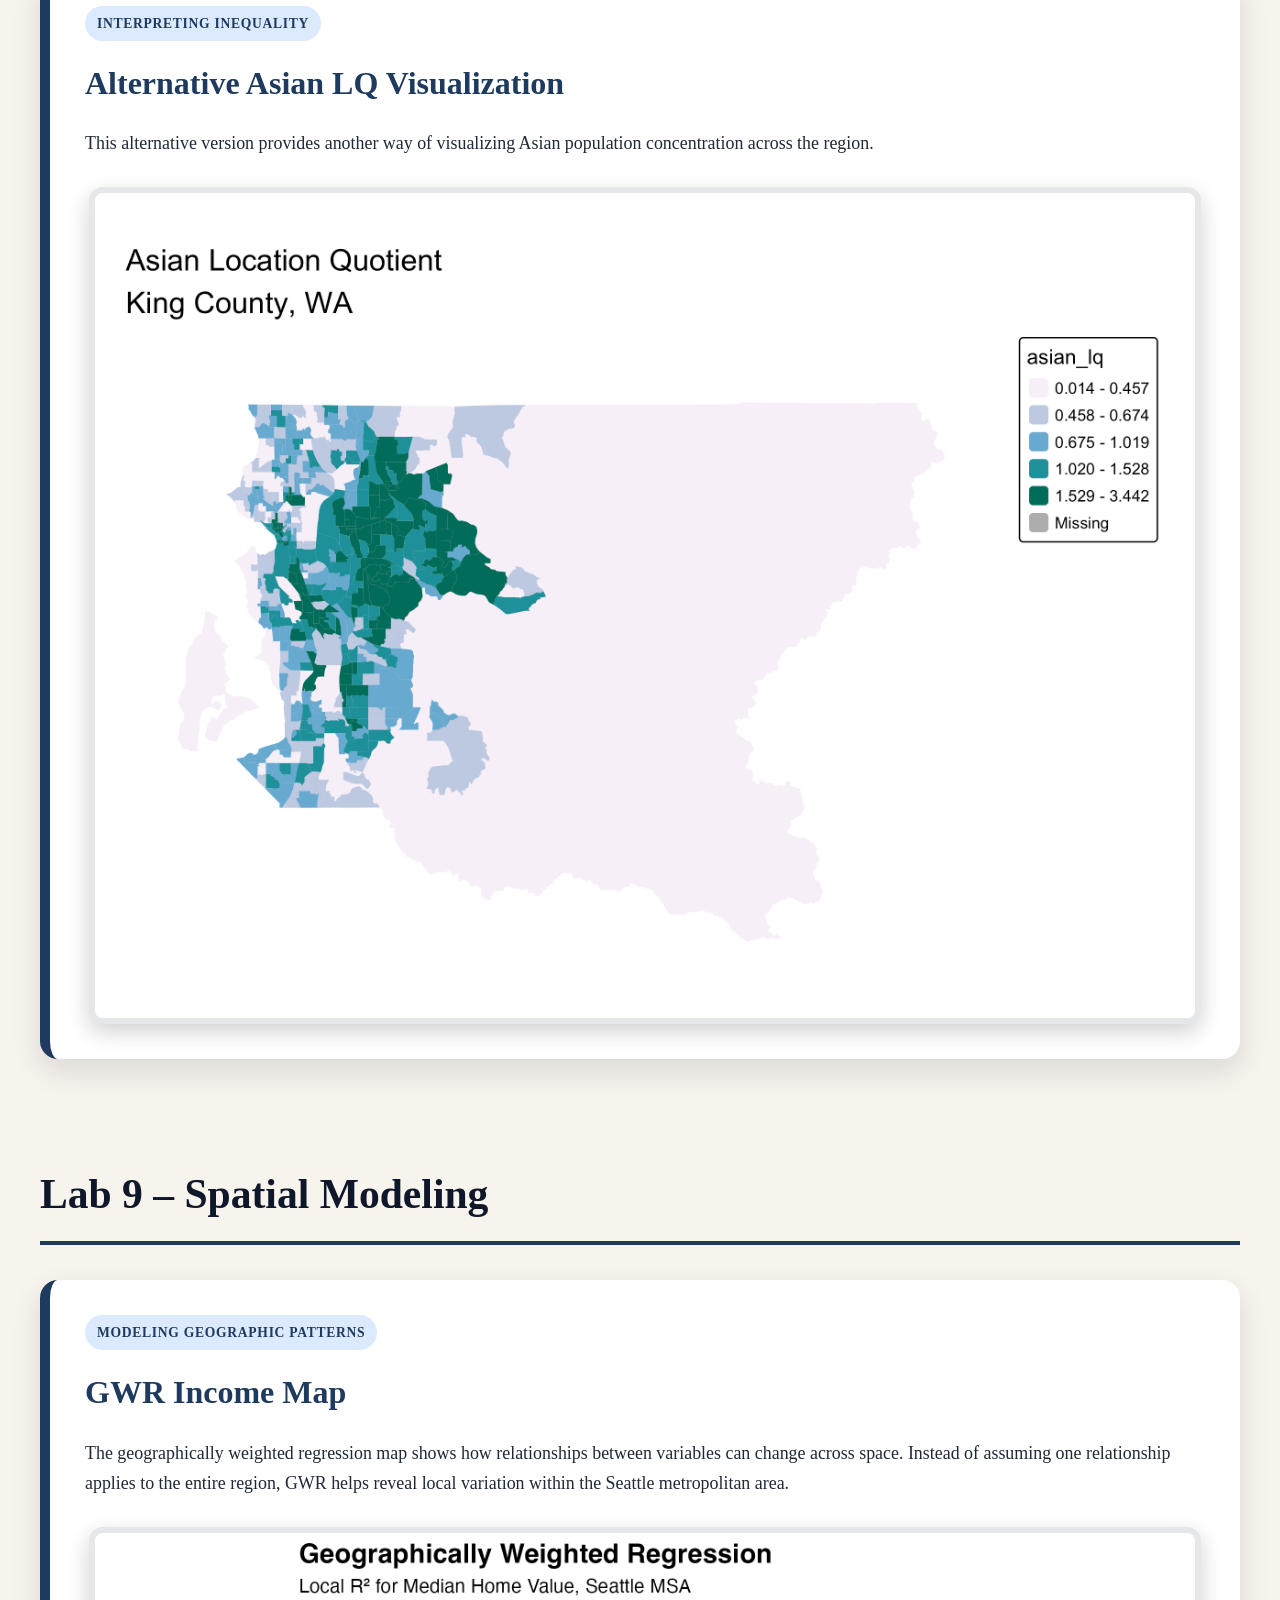
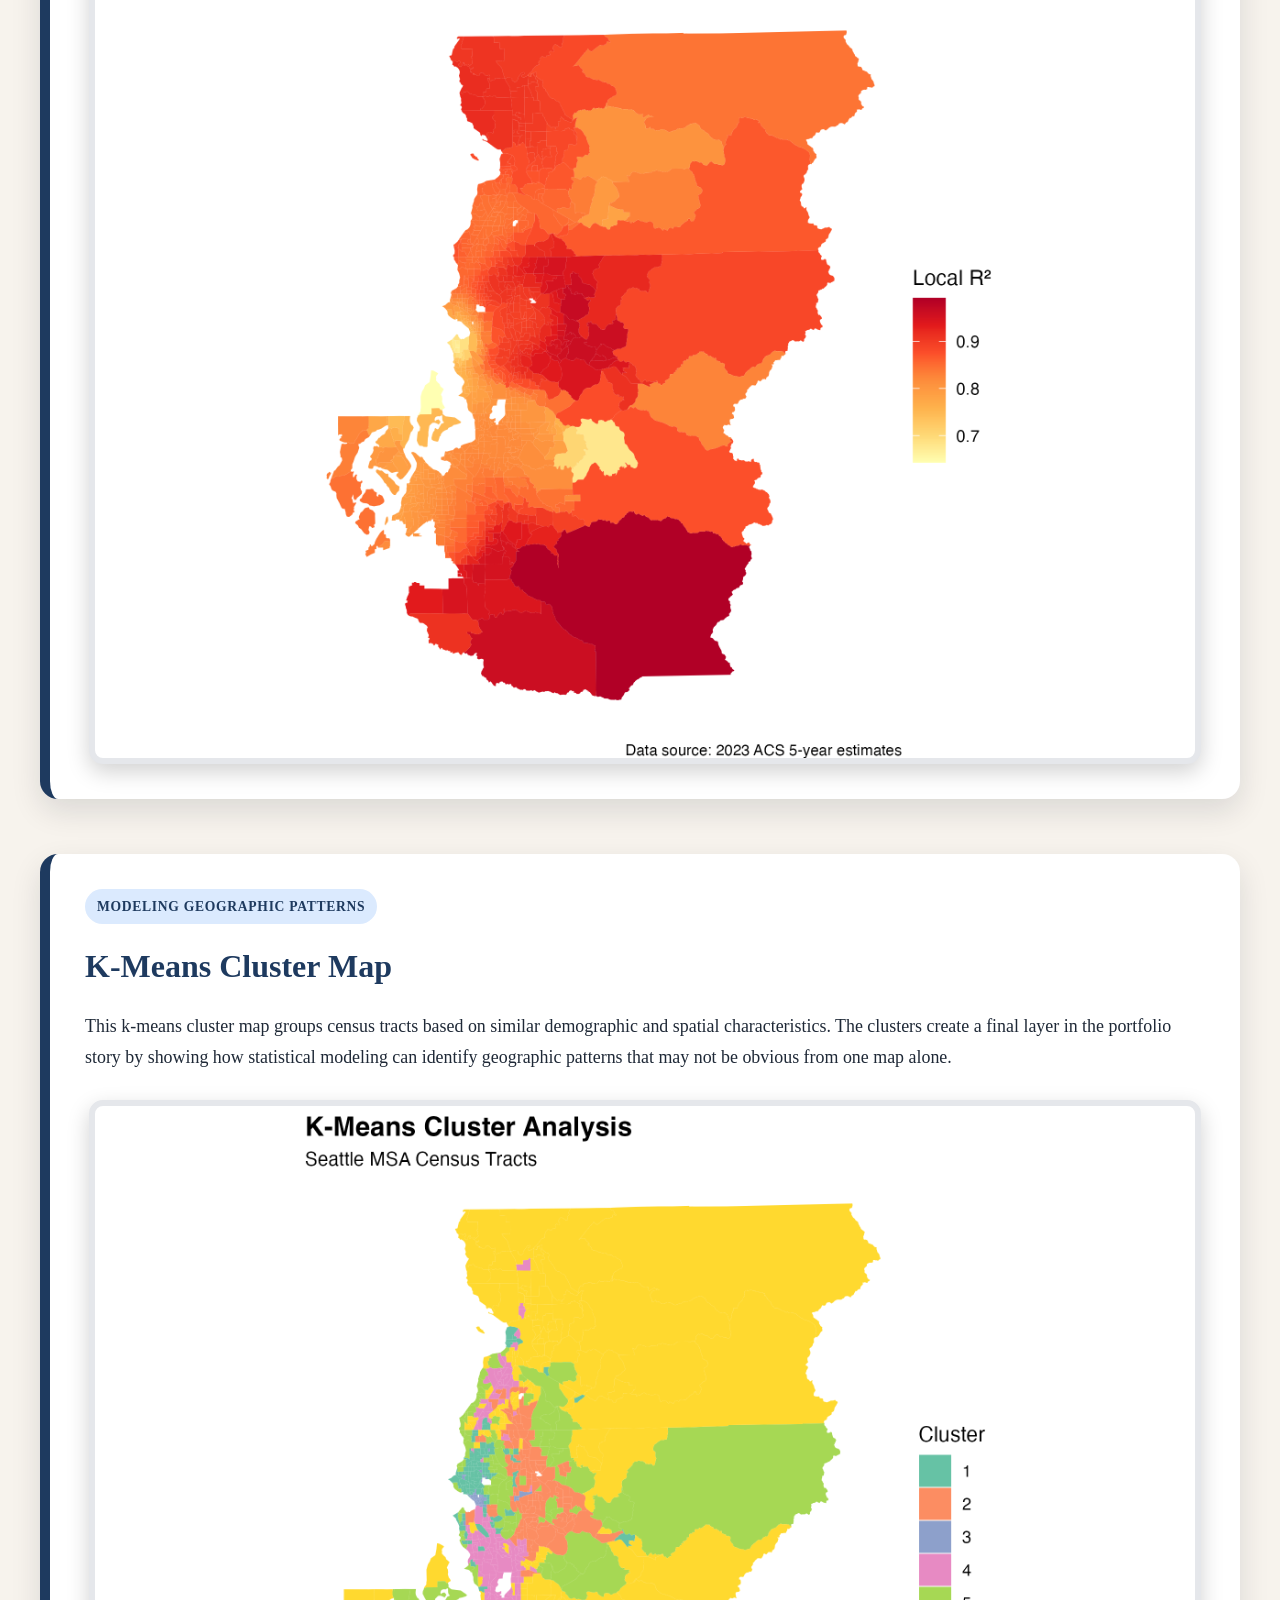
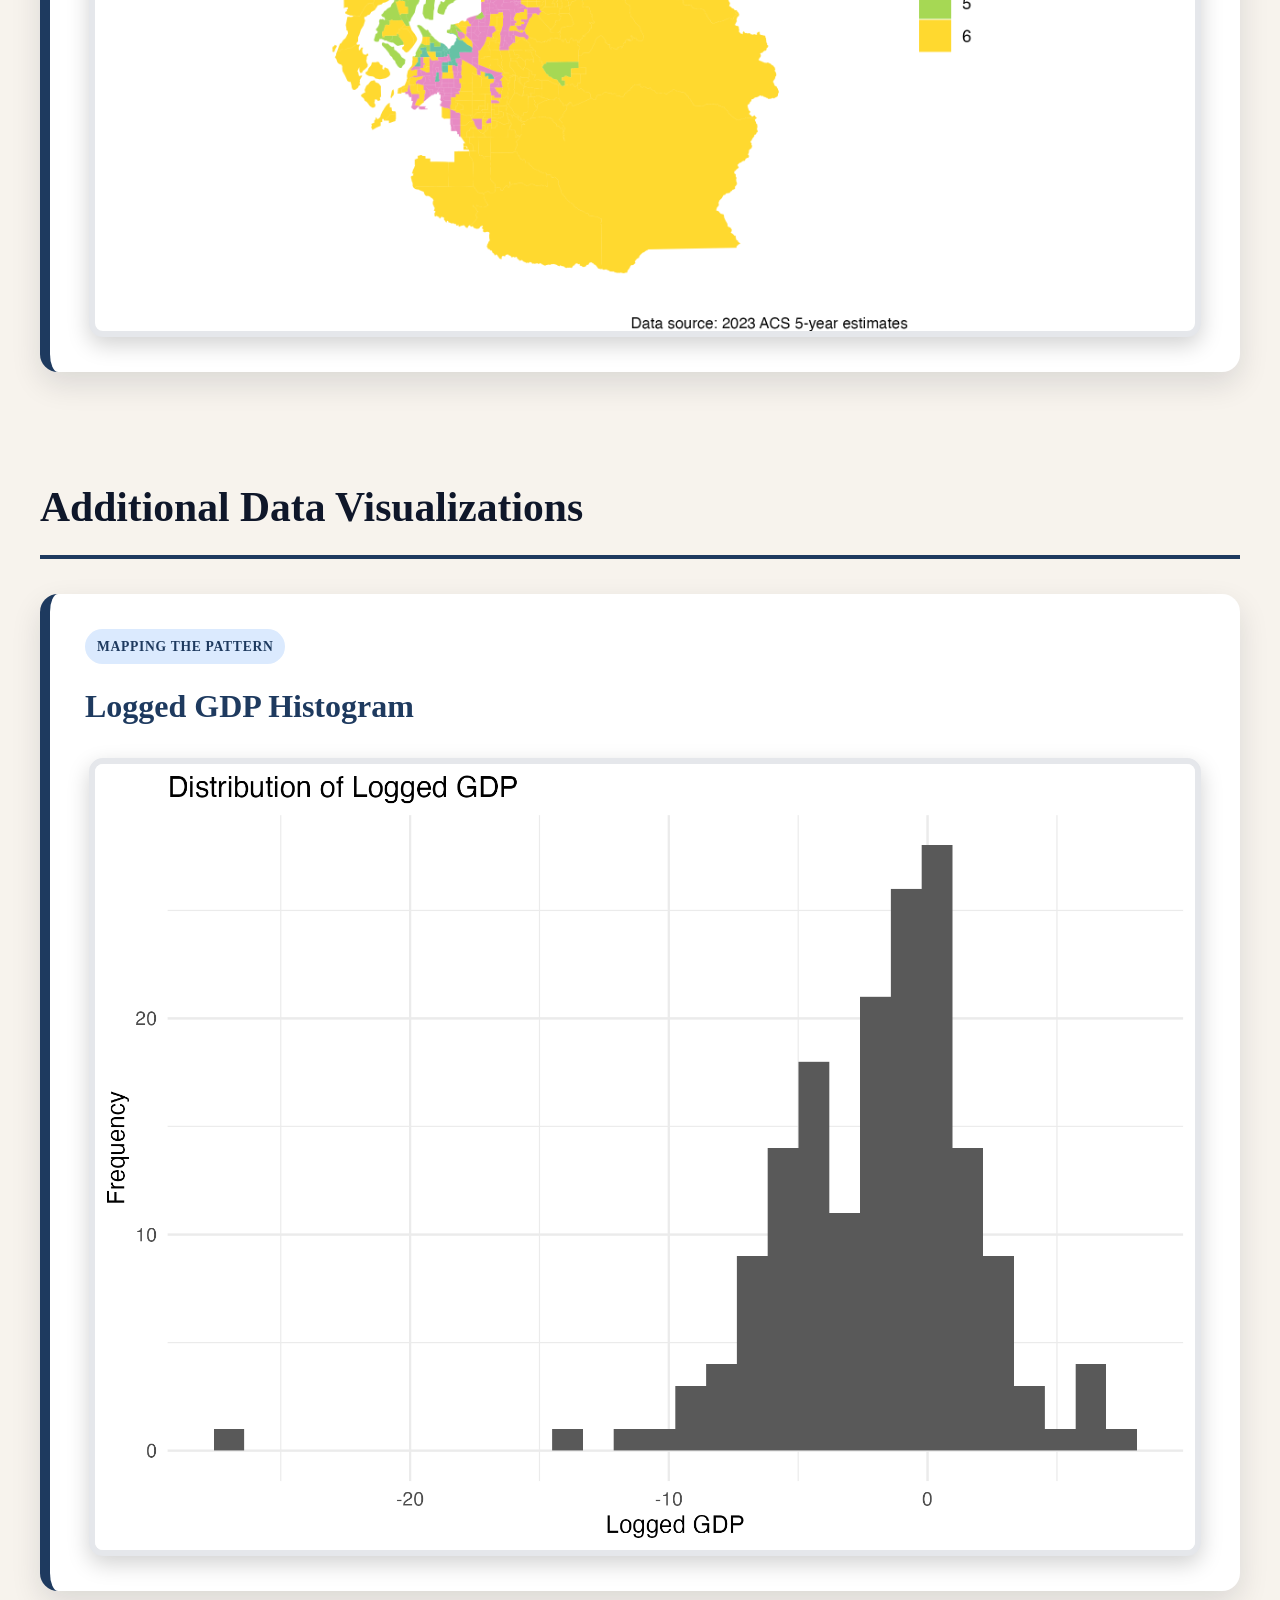
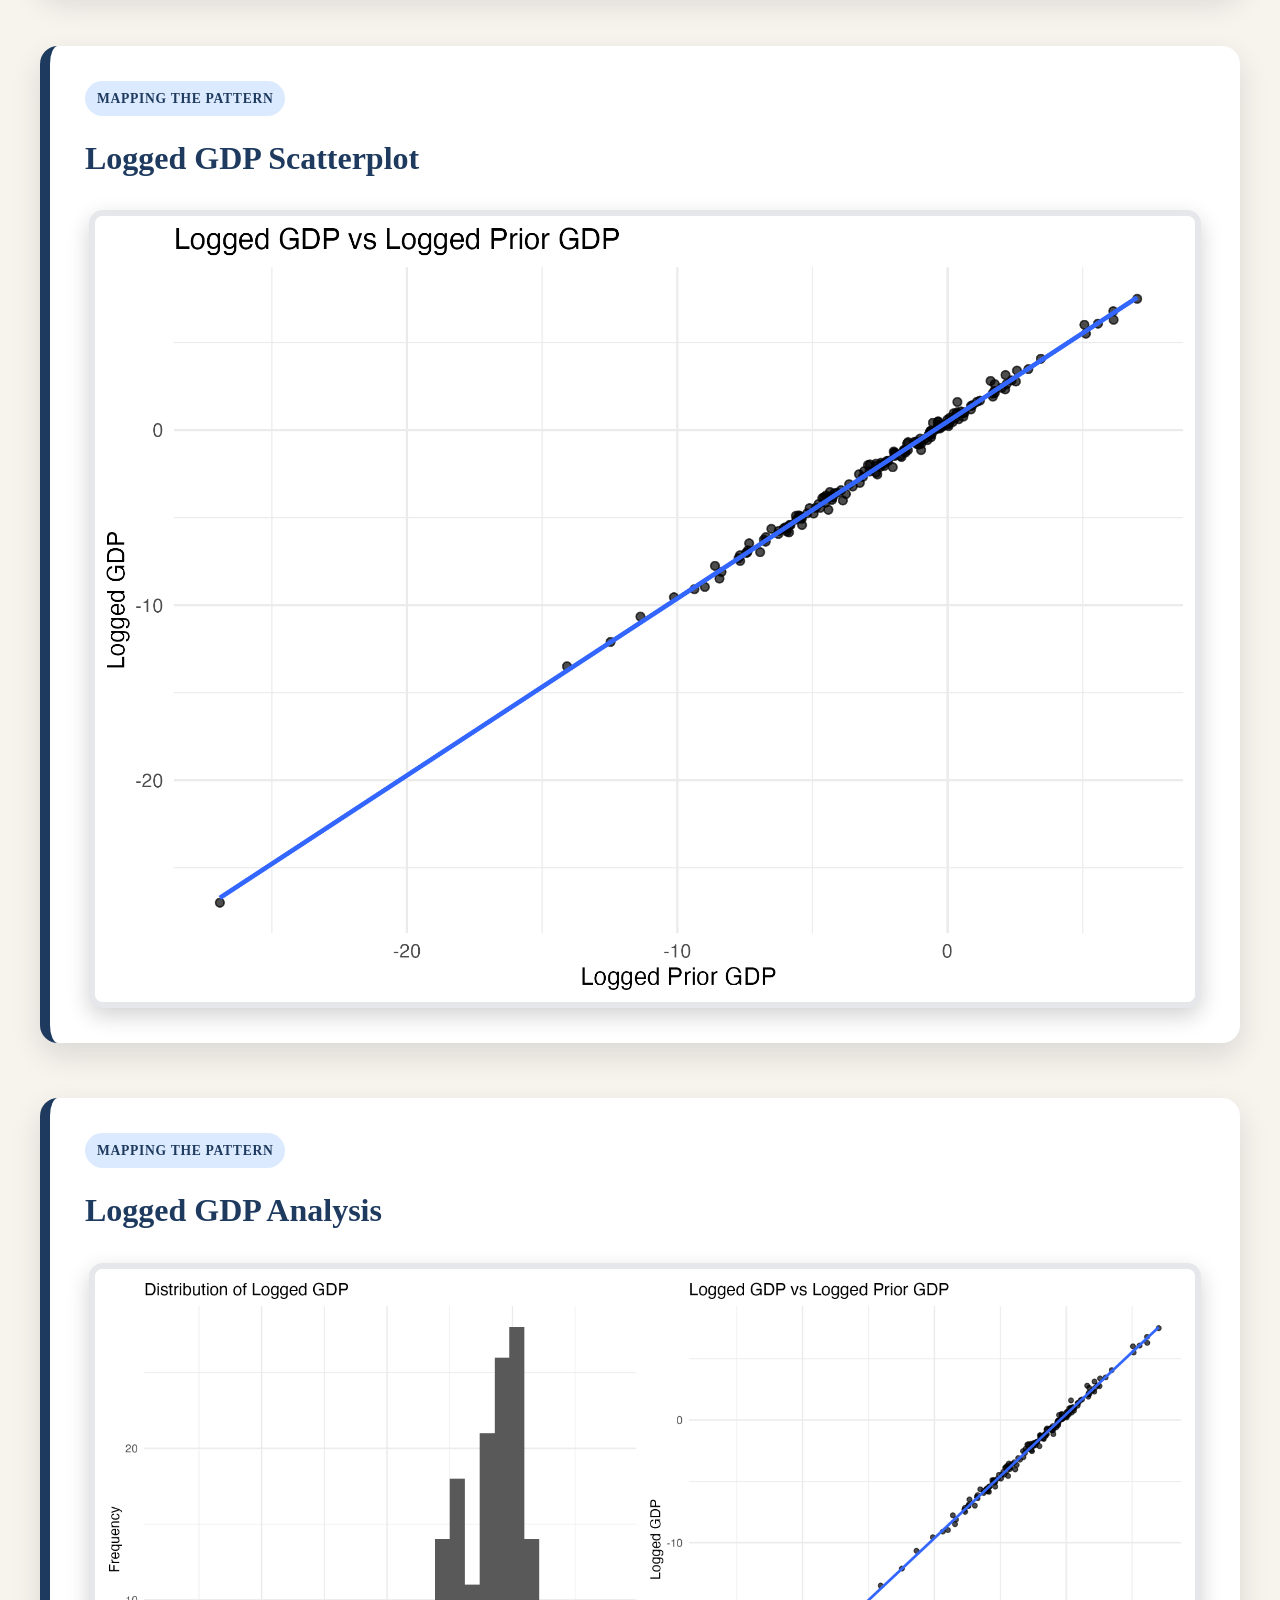
==== commit c9892b4e: "Update portfolio.html" ====
--- a/portfolio.html
+++ b/portfolio.html
@@ -1,4 +1,3 @@
-```html
 <!DOCTYPE html>
 <html lang="en">
 <head>
@@ -10,19 +9,11 @@
 
 <body>
 
-    <!-- =========================
-         HEADER
-    ========================== -->
-
-    <header>
+    <header class="portfolio-header">
         <h1>Hailey Rosquist</h1>
         <p>Data Science Student | GIS & Spatial Analysis</p>
         <p>University of Oregon</p>
     </header>
-
-    <!-- =========================
-         NAVIGATION
-    ========================== -->
 
     <nav class="main-nav">
         <a href="index.html">Home</a>
@@ -37,267 +28,194 @@
         <a href="#lab9">Lab 9</a>
     </nav>
 
-    <!-- =========================
-         MAIN CONTENT
-    ========================== -->
-
     <main>
 
-        <!-- =========================
-             LAB 3
-        ========================== -->
+        <section class="intro-card">
+            <h2>GEOG 490 Portfolio: A Spatial Story of the Seattle Region</h2>
+            <p>
+                This portfolio follows my work through GEOG 490 by building a spatial
+                story about population, inequality, segregation, and modeling in the
+                Seattle-Tacoma-Bellevue metropolitan area. Each lab adds another layer:
+                first mapping census patterns, then analyzing spatial relationships,
+                then interpreting segregation and diversity, and finally using spatial
+                modeling to identify deeper geographic patterns.
+            </p>
+        </section>
 
         <section class="project-section" id="lab3">
-
             <h2>Lab 3 – Census Mapping and Visualization</h2>
 
             <div class="project-card">
                 <h3>Total Population Choropleth</h3>
-
-                <p>
-                    This choropleth map visualizes total population by census tract
-                    in King County, Washington using 2020 Decennial Census data.
-                    Darker colors represent census tracts with larger populations,
-                    while lighter areas contain fewer residents. The map highlights
-                    how population is concentrated in the western urban corridor
-                    surrounding Seattle while eastern portions of the county are
-                    more rural and sparsely populated.
-                </p>
-
-                <img src="figures/seattle_total_population_choropleth.png"
-                     alt="Seattle Population Choropleth">
+                <p>
+                    This choropleth map begins the story by showing where people live
+                    across King County, Washington. Darker census tracts show higher
+                    total population, while lighter areas show fewer residents. The
+                    pattern reveals a dense western urban corridor near Seattle and
+                    more sparsely populated areas toward the eastern part of the county.
+                </p>
+                <img src="figures/seattle_total_population_choropleth.png" alt="Seattle Population Choropleth">
             </div>
 
             <div class="project-card">
                 <h3>Dot Density Map</h3>
-
-                <p>
-                    This dot density map represents population distribution across
-                    King County, Washington. Each dot represents a fixed number
-                    of residents, helping visualize population clustering and
-                    settlement patterns. Dense clusters appear around Seattle
-                    and nearby suburbs, while eastern portions of the county
-                    show significantly lower population density.
-                </p>
-
-                <img src="figures/seattle_dot_density_map.png"
-                     alt="Seattle Dot Density Map">
+                <p>
+                    The dot density map adds detail by showing population distribution
+                    as individual dots. Instead of only comparing tract totals, this map
+                    makes the concentration of people easier to see visually. Dense
+                    clusters appear around Seattle and nearby suburbs, while the eastern
+                    portion of the county has fewer dots and lower population density.
+                </p>
+                <img src="figures/seattle_dot_density_map.png" alt="Seattle Dot Density Map">
             </div>
 
             <div class="project-card">
                 <h3>Young Persons Graduated Symbols</h3>
-
-                <p>
-                    This graduated symbol map displays the population under
-                    age 18 by census tract in King County, Washington using
-                    ACS 2020 estimates. Larger symbols represent tracts with
-                    greater numbers of young residents. The map demonstrates
-                    how family-oriented suburban areas tend to contain larger
-                    youth populations than central urban neighborhoods.
-                </p>
-
-                <img src="figures/seattle_young_persons_graduated_symbols.png"
-                     alt="Young Persons Map">
-            </div>
-
-        </section>
-
-        <!-- =========================
-             LAB 5
-        ========================== -->
+                <p>
+                    This graduated symbol map focuses on the population under age 18.
+                    Larger circles show census tracts with more young residents. This
+                    helps show how family-oriented communities and suburban areas may
+                    have different demographic patterns than central urban neighborhoods.
+                </p>
+                <img src="figures/seattle_young_persons_graduated_symbols.png" alt="Young Persons Map">
+            </div>
+        </section>
 
         <section class="project-section" id="lab5">
-
             <h2>Lab 5 – Spatial Analysis and Modeling</h2>
 
             <div class="project-card">
                 <h3>Portland-Vancouver Metro Tracts</h3>
-
-                <p>
-                    This map displays census tracts across the Portland-Vancouver-
-                    Hillsboro metropolitan area spanning Oregon and Washington.
-                    The metropolitan boundary is shown using a bold outline,
-                    illustrating how metropolitan regions frequently cross
-                    state boundaries. The map highlights the geographic scale
-                    and spatial organization of the metro area.
-                </p>
-
-                <img src="figures/figure1_portland_vancouver_metro_tracts.png"
-                     alt="Portland Metro Tracts">
+                <p>
+                    This map introduces metropolitan geography by showing census tracts
+                    across the Portland-Vancouver-Hillsboro area. The metro boundary
+                    shows how urban regions can extend across state lines and include
+                    many connected communities. This lab helped me think about how
+                    boundaries shape spatial analysis.
+                </p>
+                <img src="figures/figure1_portland_vancouver_metro_tracts.png" alt="Portland Metro Tracts">
             </div>
 
             <div class="project-card">
                 <h3>Income Hotspot Analysis</h3>
-
-                <p>
-                    This Getis-Ord Gi* hotspot analysis identifies statistically
-                    significant clusters of high and low median household income
-                    within the Seattle-Tacoma-Bellevue metropolitan area. Red
-                    areas indicate significant high-income clusters while blue
-                    areas represent low-income clusters. The map demonstrates
-                    how spatial clustering can reveal patterns of inequality
-                    across metropolitan regions.
-                </p>
-
-                <img src="figures/figure3_seattle_income_hotspots.png"
-                     alt="Income Hotspots">
-            </div>
-
-        </section>
-
-        <!-- =========================
-             LAB 7
-        ========================== -->
+                <p>
+                    This hotspot analysis identifies statistically significant clusters
+                    of high and low median household income in the Seattle-Tacoma-Bellevue
+                    metropolitan area. The map moves beyond simple description by showing
+                    where income patterns cluster spatially, making regional inequality
+                    more visible.
+                </p>
+                <img src="figures/figure3_seattle_income_hotspots.png" alt="Income Hotspots">
+            </div>
+        </section>
 
         <section class="project-section" id="lab7">
-
             <h2>Lab 7 – Segregation and Diversity</h2>
 
             <div class="project-card">
                 <h3>Seattle MSA Segregation Map</h3>
-
-                <p>
-                    This map visualizes multigroup segregation across the
-                    Seattle metropolitan area using ACS demographic data.
-                    The analysis incorporates White, Black, Asian, and Hispanic
-                    populations to measure segregation across census tracts.
-                    The map demonstrates how racial and ethnic groups are
-                    distributed unevenly throughout the metropolitan region.
-                </p>
-
-                <img src="figures/figure1_seattle_msa_segregation.png"
-                     alt="Segregation Map">
+                <p>
+                    This map examines segregation across the Seattle metropolitan area
+                    using demographic data for White, Black, Asian, and Hispanic
+                    populations. It adds a social interpretation to the portfolio by
+                    showing that population groups are not distributed evenly across
+                    space.
+                </p>
+                <img src="figures/figure1_seattle_msa_segregation.png" alt="Segregation Map">
             </div>
 
             <div class="project-card">
                 <h3>Asian Location Quotient</h3>
-
-                <p>
-                    This location quotient map measures the relative concentration
-                    of Asian residents across census tracts in King County,
-                    Washington. Areas with higher values indicate neighborhoods
-                    where the Asian population is more concentrated relative
-                    to the county average. The map highlights spatial clustering
-                    patterns and demographic concentration throughout the region.
-                </p>
-
-                <img src="figures/figure2_seattle_msa_asian_lq.png"
-                     alt="Asian LQ Map">
+                <p>
+                    This location quotient map measures where Asian residents are more
+                    concentrated compared with the regional average. Higher values show
+                    neighborhoods where the Asian population has a stronger relative
+                    presence. This map helps connect demographic concentration to broader
+                    questions about settlement, community, and urban change.
+                </p>
+                <img src="figures/figure2_seattle_msa_asian_lq.png" alt="Asian LQ Map">
             </div>
 
             <div class="project-card">
                 <h3>Alternative Asian LQ Visualization</h3>
-
-                <img src="figures/seattle_asian_lq_map.png"
-                     alt="Asian LQ Alternative">
-            </div>
-
-        </section>
-
-        <!-- =========================
-             LAB 9
-        ========================== -->
+                <p>
+                    This alternative version provides another way of visualizing Asian
+                    population concentration across the region.
+                </p>
+                <img src="figures/seattle_asian_lq_map.png" alt="Asian LQ Alternative">
+            </div>
+        </section>
 
         <section class="project-section" id="lab9">
-
             <h2>Lab 9 – Spatial Modeling</h2>
 
             <div class="project-card">
                 <h3>GWR Income Map</h3>
-
-                <p>
-                    This geographically weighted regression (GWR) map visualizes
-                    spatial variation in modeled relationships across the Seattle
-                    metropolitan area. GWR allows regression coefficients to vary
-                    across geographic space, revealing localized differences in
-                    how variables interact throughout the study region.
-                </p>
-
-                <img src="figures/figure1_gwr_income_map.png"
-                     alt="GWR Income Map">
+                <p>
+                    The geographically weighted regression map shows how relationships
+                    between variables can change across space. Instead of assuming one
+                    relationship applies to the entire region, GWR helps reveal local
+                    variation within the Seattle metropolitan area.
+                </p>
+                <img src="figures/figure1_gwr_income_map.png" alt="GWR Income Map">
             </div>
 
             <div class="project-card">
                 <h3>K-Means Cluster Map</h3>
-
-                <p>
-                    This k-means cluster analysis groups census tracts into
-                    clusters based on similarities in demographic and spatial
-                    variables. Different colors represent unique clusters,
-                    allowing patterns and geographic groupings to emerge across
-                    the Seattle metropolitan area. The analysis demonstrates
-                    how unsupervised machine learning can identify spatial
-                    similarities within urban regions.
-                </p>
-
-                <img src="figures/figure2_kmeans_cluster_map.png"
-                     alt="KMeans Cluster Map">
-            </div>
-
-        </section>
-
-        <!-- =========================
-             ADDITIONAL VISUALIZATIONS
-        ========================== -->
+                <p>
+                    This k-means cluster map groups census tracts based on similar
+                    demographic and spatial characteristics. The clusters create a final
+                    layer in the portfolio story by showing how statistical modeling can
+                    identify geographic patterns that may not be obvious from one map alone.
+                </p>
+                <img src="figures/figure2_kmeans_cluster_map.png" alt="KMeans Cluster Map">
+            </div>
+        </section>
 
         <section class="project-section">
-
             <h2>Additional Data Visualizations</h2>
 
             <div class="project-card">
                 <h3>Logged GDP Histogram</h3>
-                <img src="figures/logged_gdp_histogram.png"
-                     alt="Logged GDP Histogram">
+                <img src="figures/logged_gdp_histogram.png" alt="Logged GDP Histogram">
             </div>
 
             <div class="project-card">
                 <h3>Logged GDP Scatterplot</h3>
-                <img src="figures/logged_gdp_scatterplot.png"
-                     alt="GDP Scatterplot">
+                <img src="figures/logged_gdp_scatterplot.png" alt="GDP Scatterplot">
             </div>
 
             <div class="project-card">
                 <h3>Logged GDP Analysis</h3>
-                <img src="figures/logged_gdp_analysis.png"
-                     alt="GDP Analysis">
+                <img src="figures/logged_gdp_analysis.png" alt="GDP Analysis">
             </div>
 
             <div class="project-card">
                 <h3>GDP Histogram</h3>
-                <img src="figures/gdp_histogram.png"
-                     alt="GDP Histogram">
+                <img src="figures/gdp_histogram.png" alt="GDP Histogram">
             </div>
 
             <div class="project-card">
                 <h3>Seattle Metro Population</h3>
-                <img src="figures/seattle_metro_population.png"
-                     alt="Seattle Metro Population">
+                <img src="figures/seattle_metro_population.png" alt="Seattle Metro Population">
             </div>
 
             <div class="project-card">
                 <h3>tidycensus Population by State</h3>
-                <img src="figures/tidycensus_total_population_by_state.png"
-                     alt="tidycensus Population">
+                <img src="figures/tidycensus_total_population_by_state.png" alt="tidycensus Population">
             </div>
 
             <div class="project-card">
                 <h3>NHGIS Population by State</h3>
-                <img src="figures/nhgis_total_population_by_state.png"
-                     alt="NHGIS Population">
-            </div>
-
+                <img src="figures/nhgis_total_population_by_state.png" alt="NHGIS Population">
+            </div>
         </section>
 
     </main>
 
-    <!-- =========================
-         FOOTER
-    ========================== -->
-
     <footer>
-        <p>© 2026 Hailey Rosquist</p>
+        <p>© 2026 Hailey Rosquist | University of Oregon</p>
     </footer>
 
 </body>
 </html>
-```
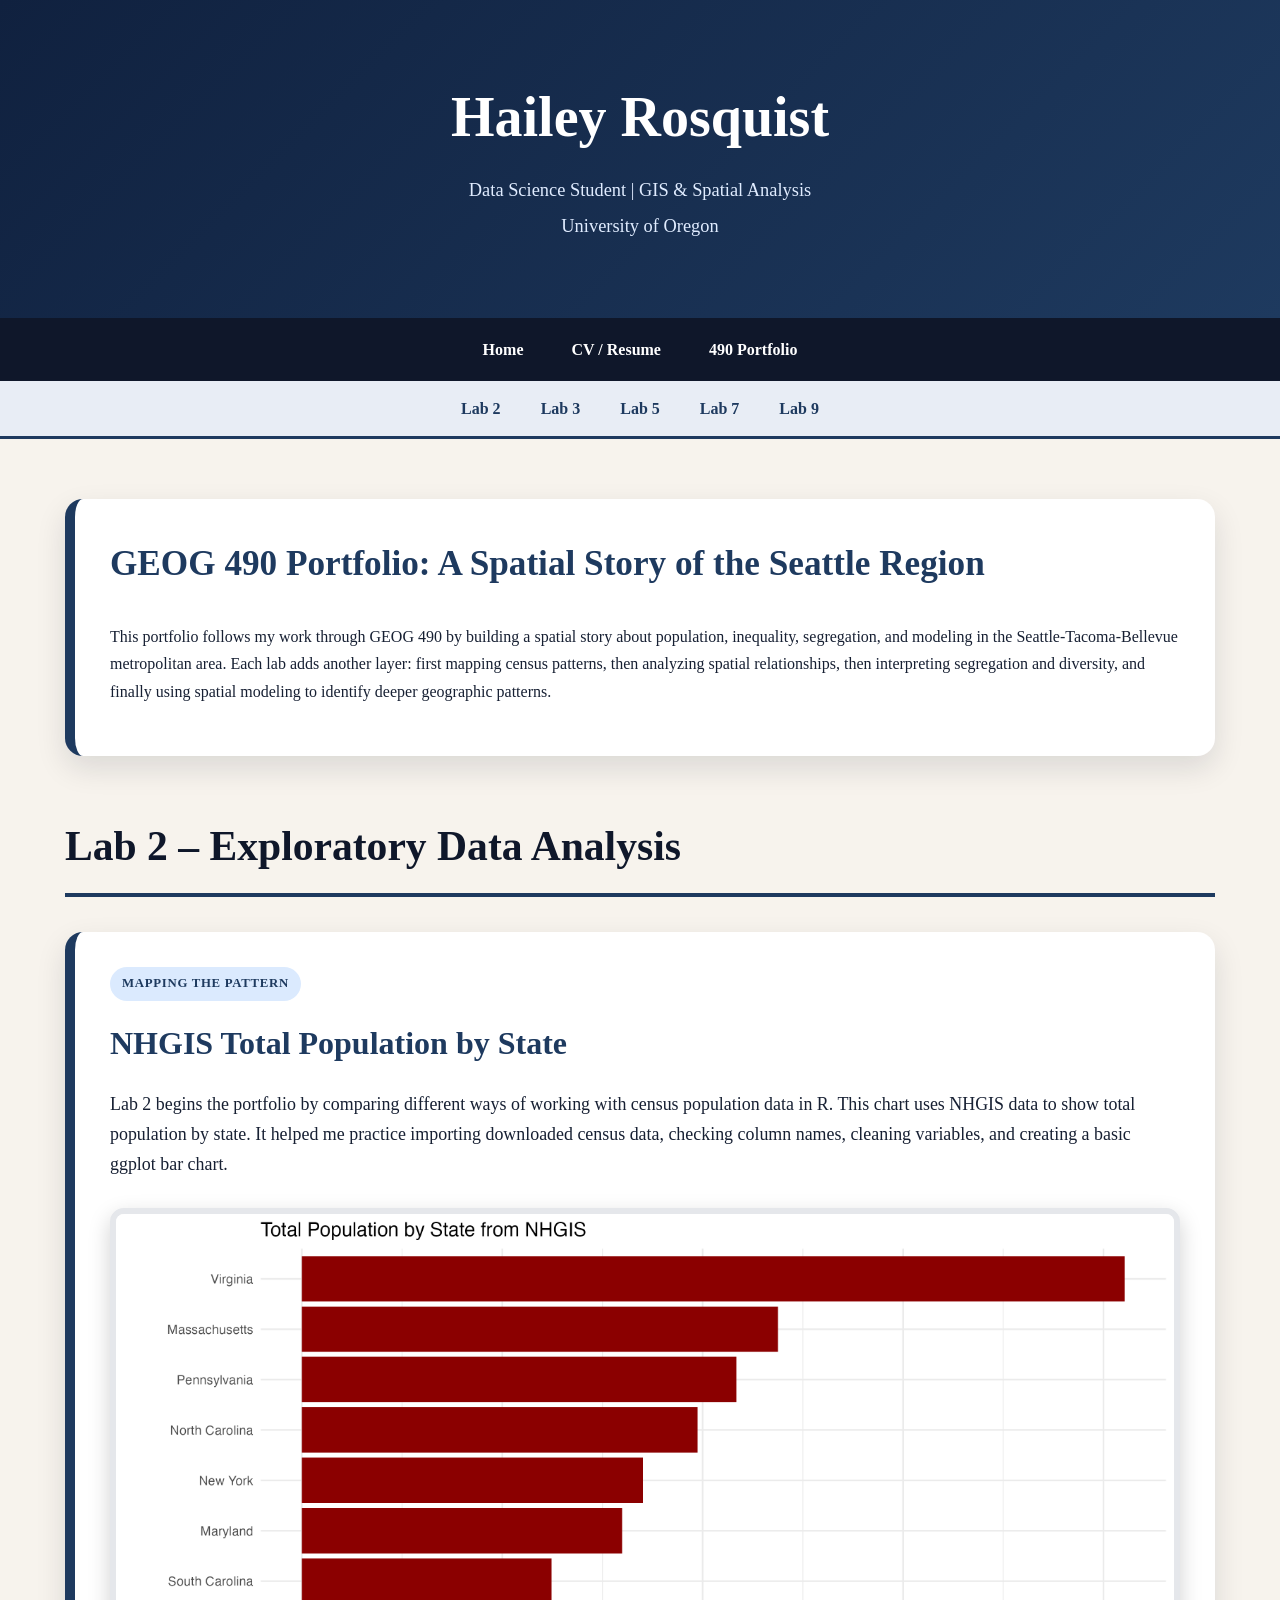
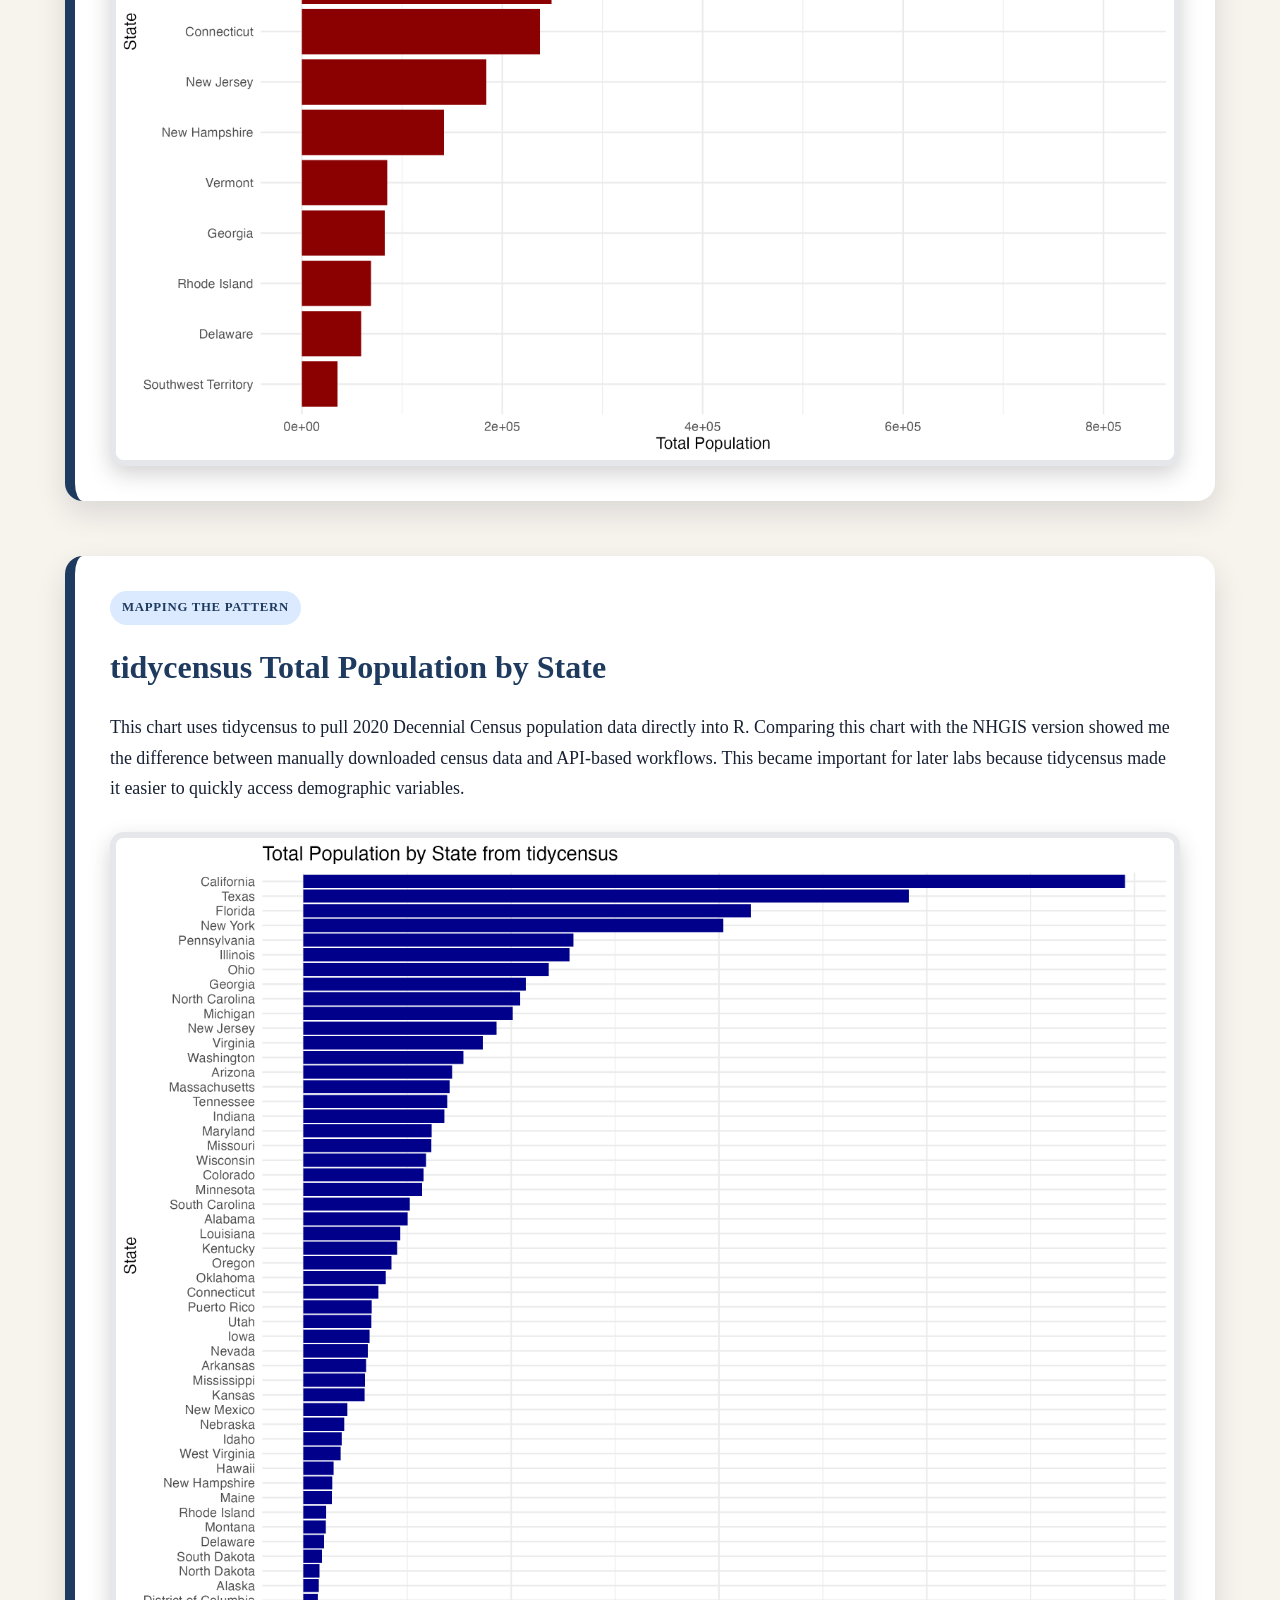
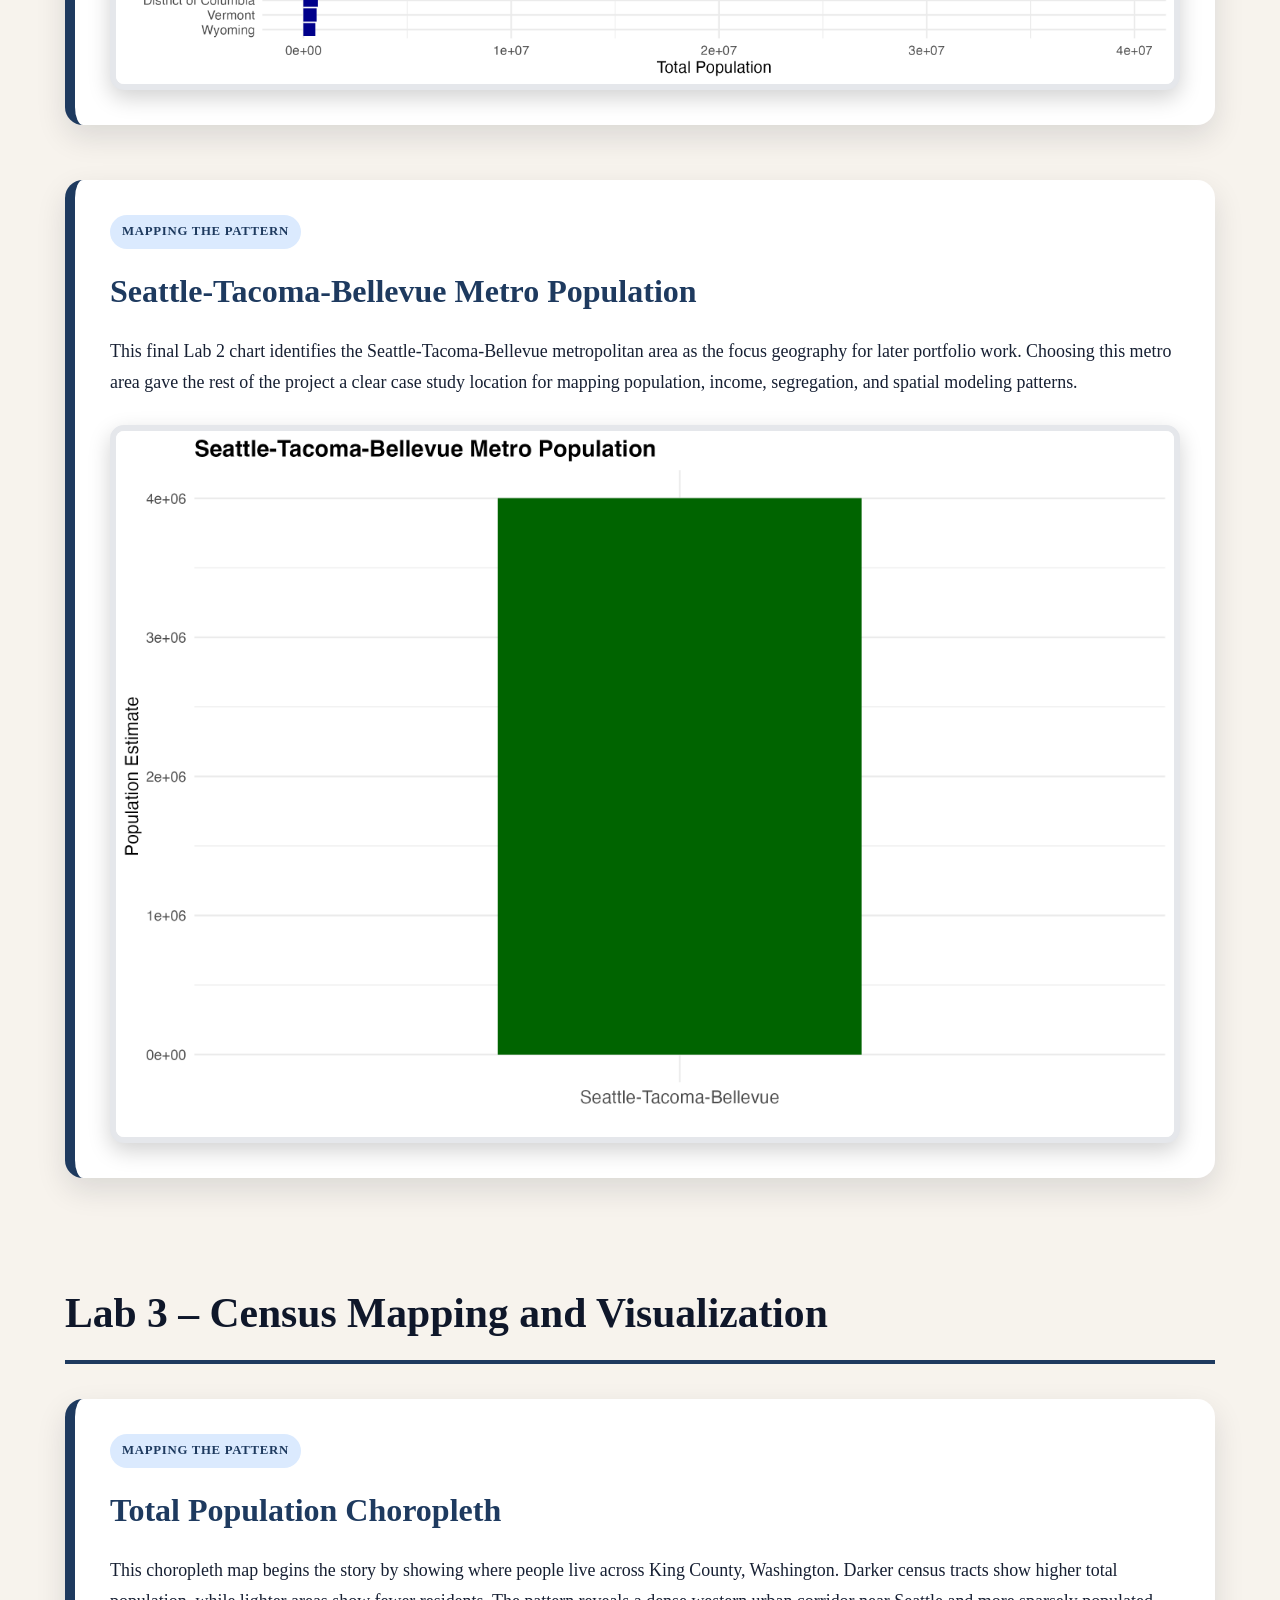
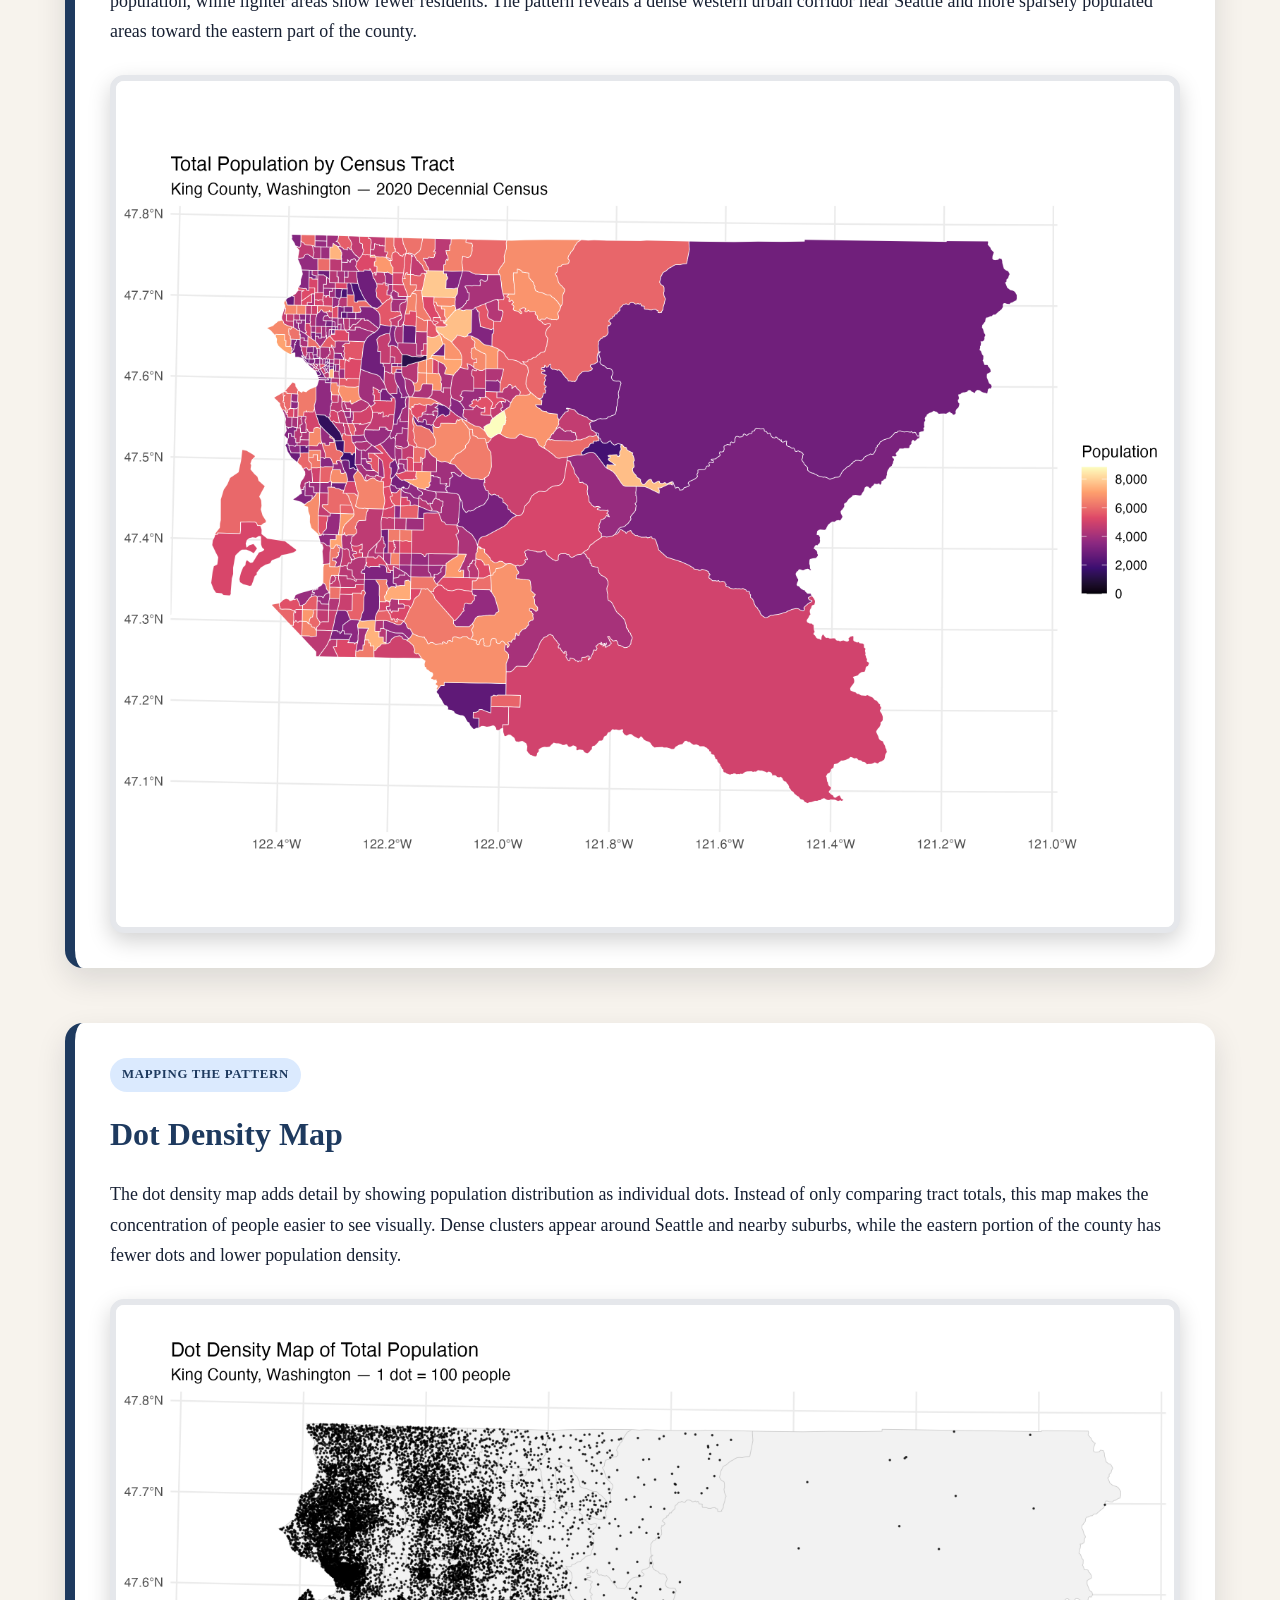
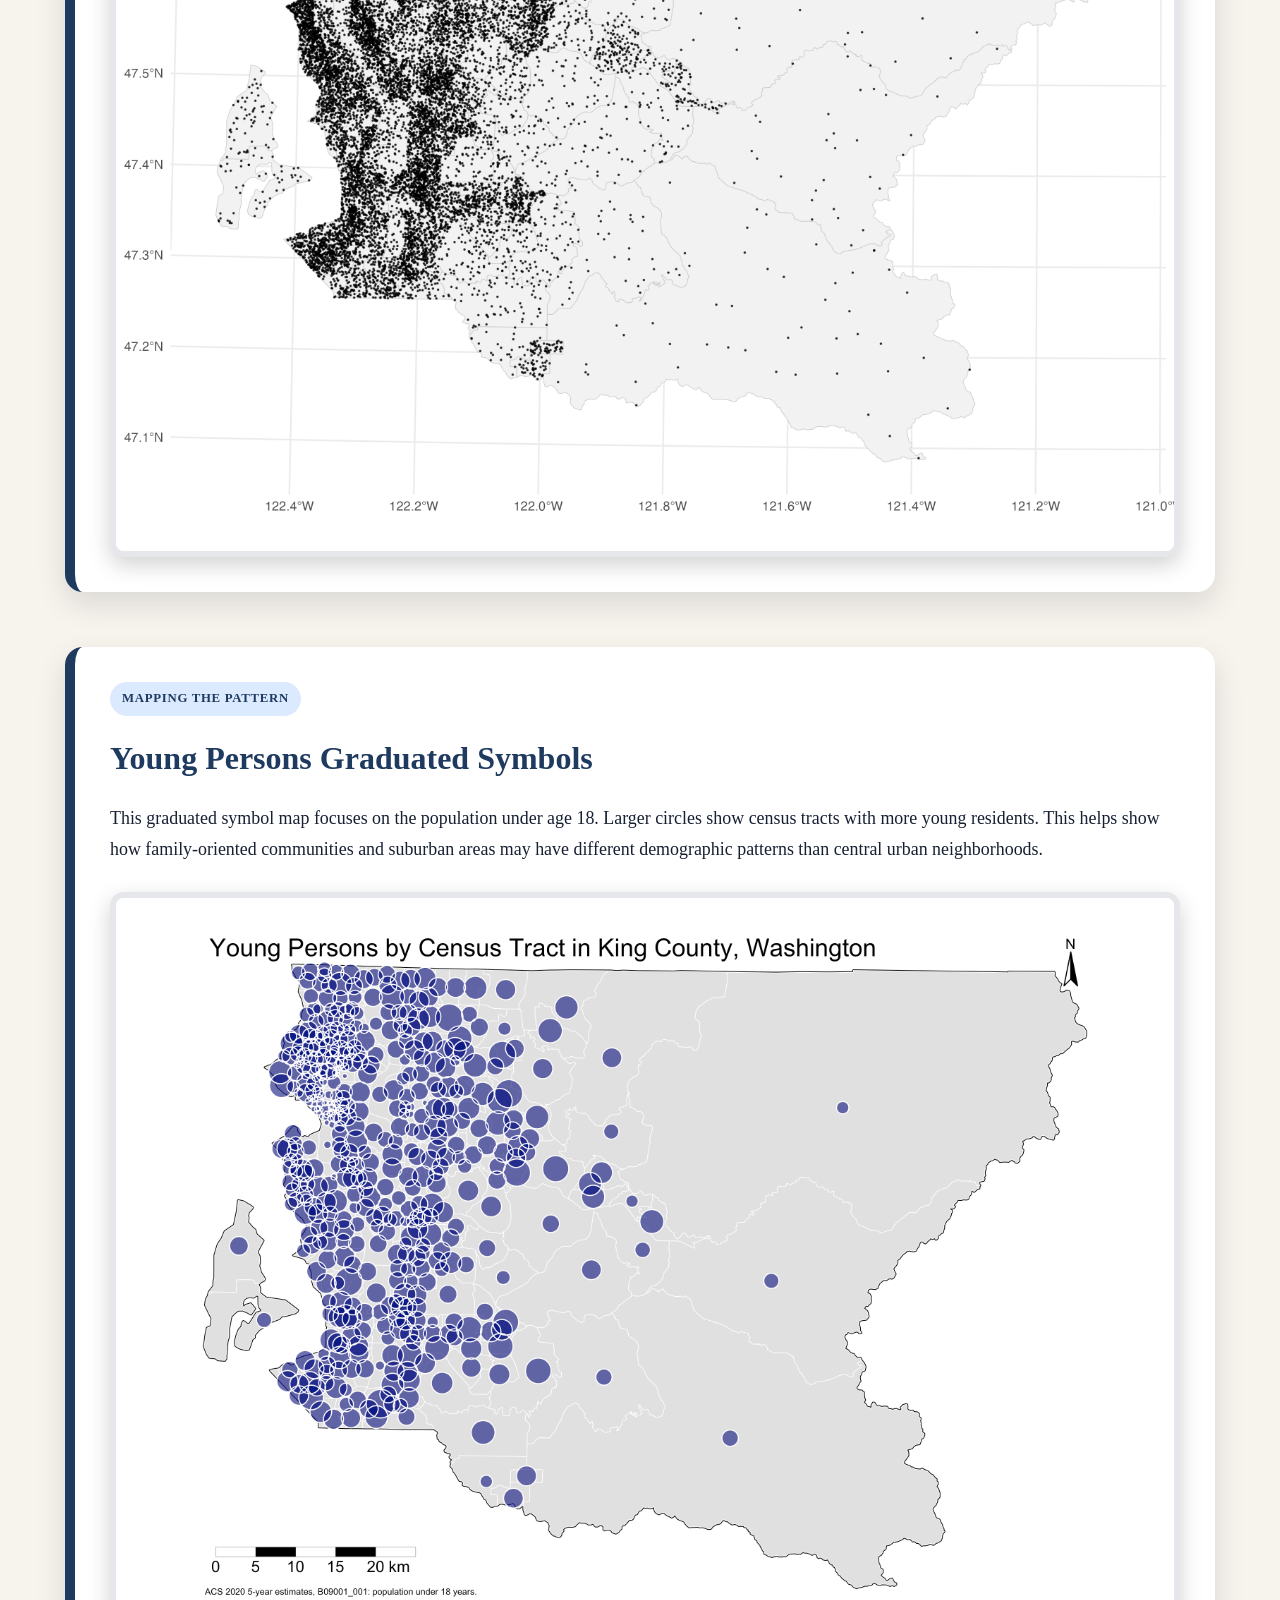
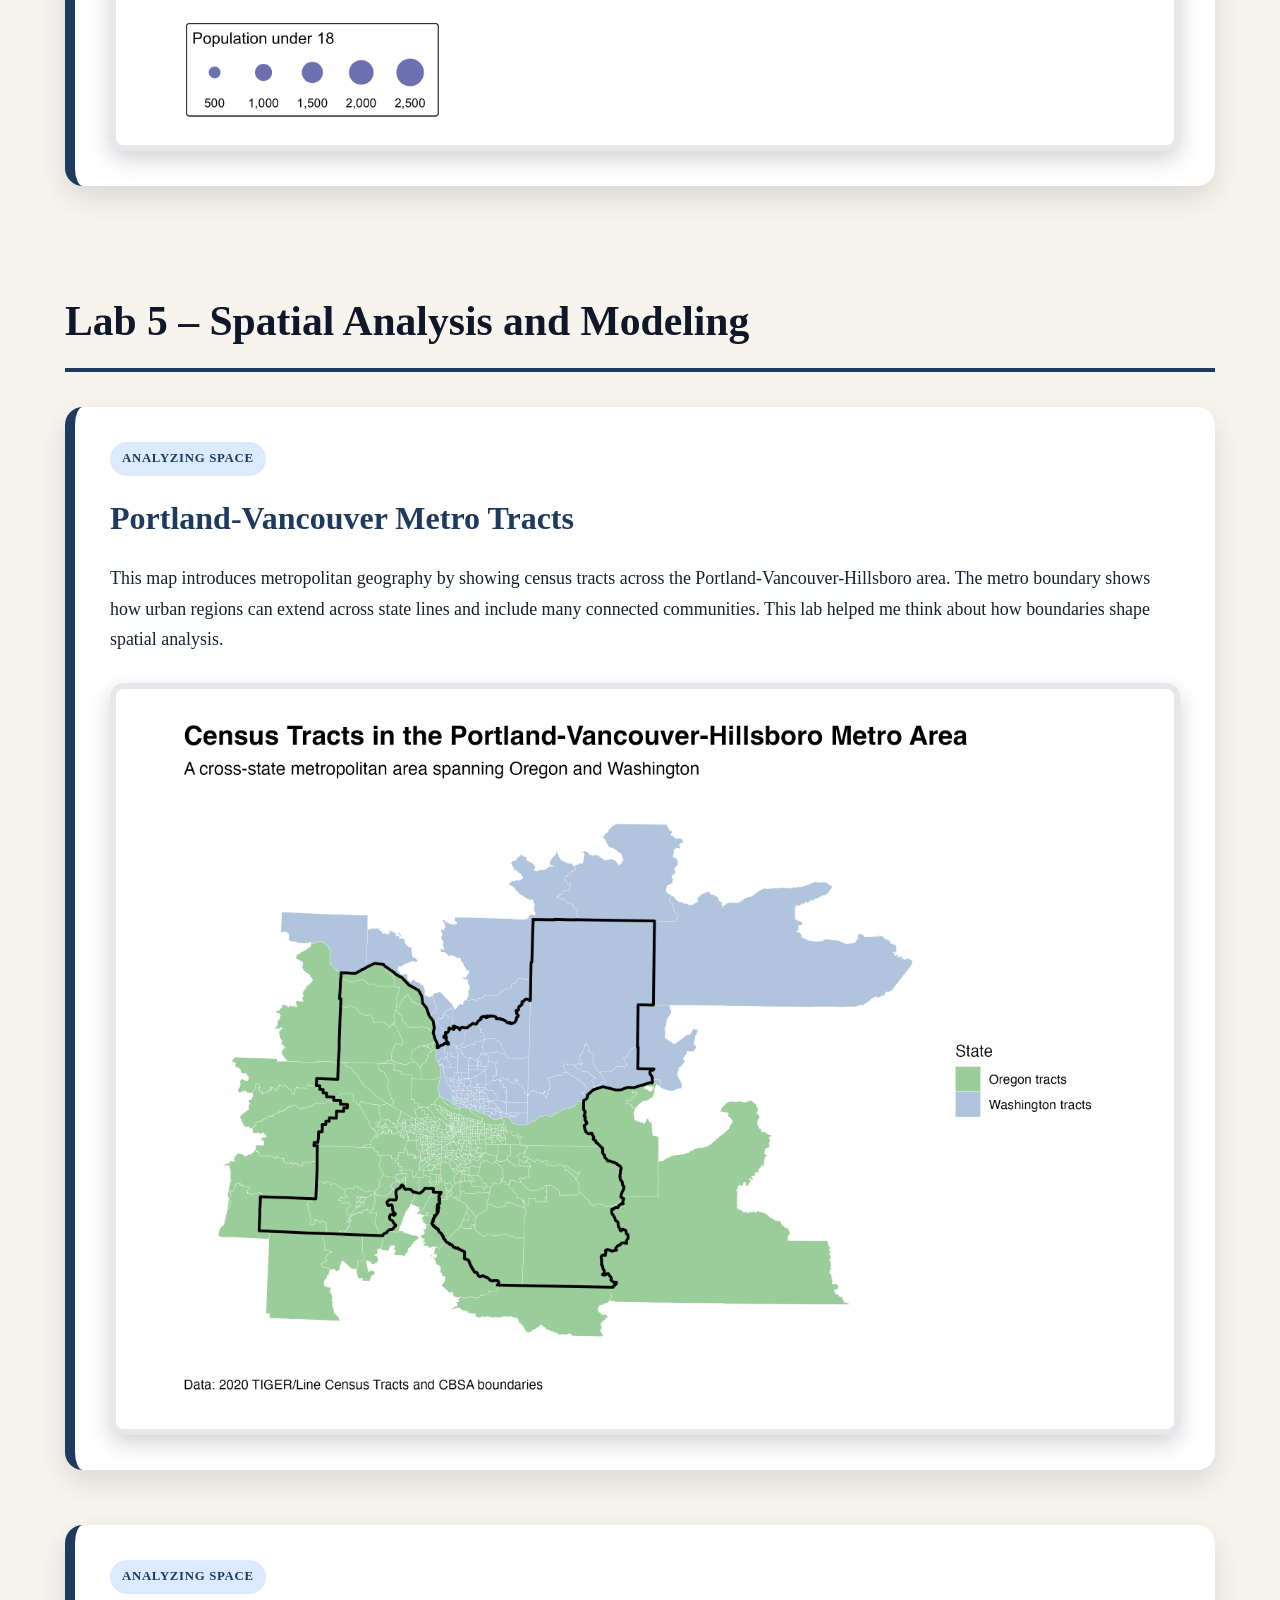
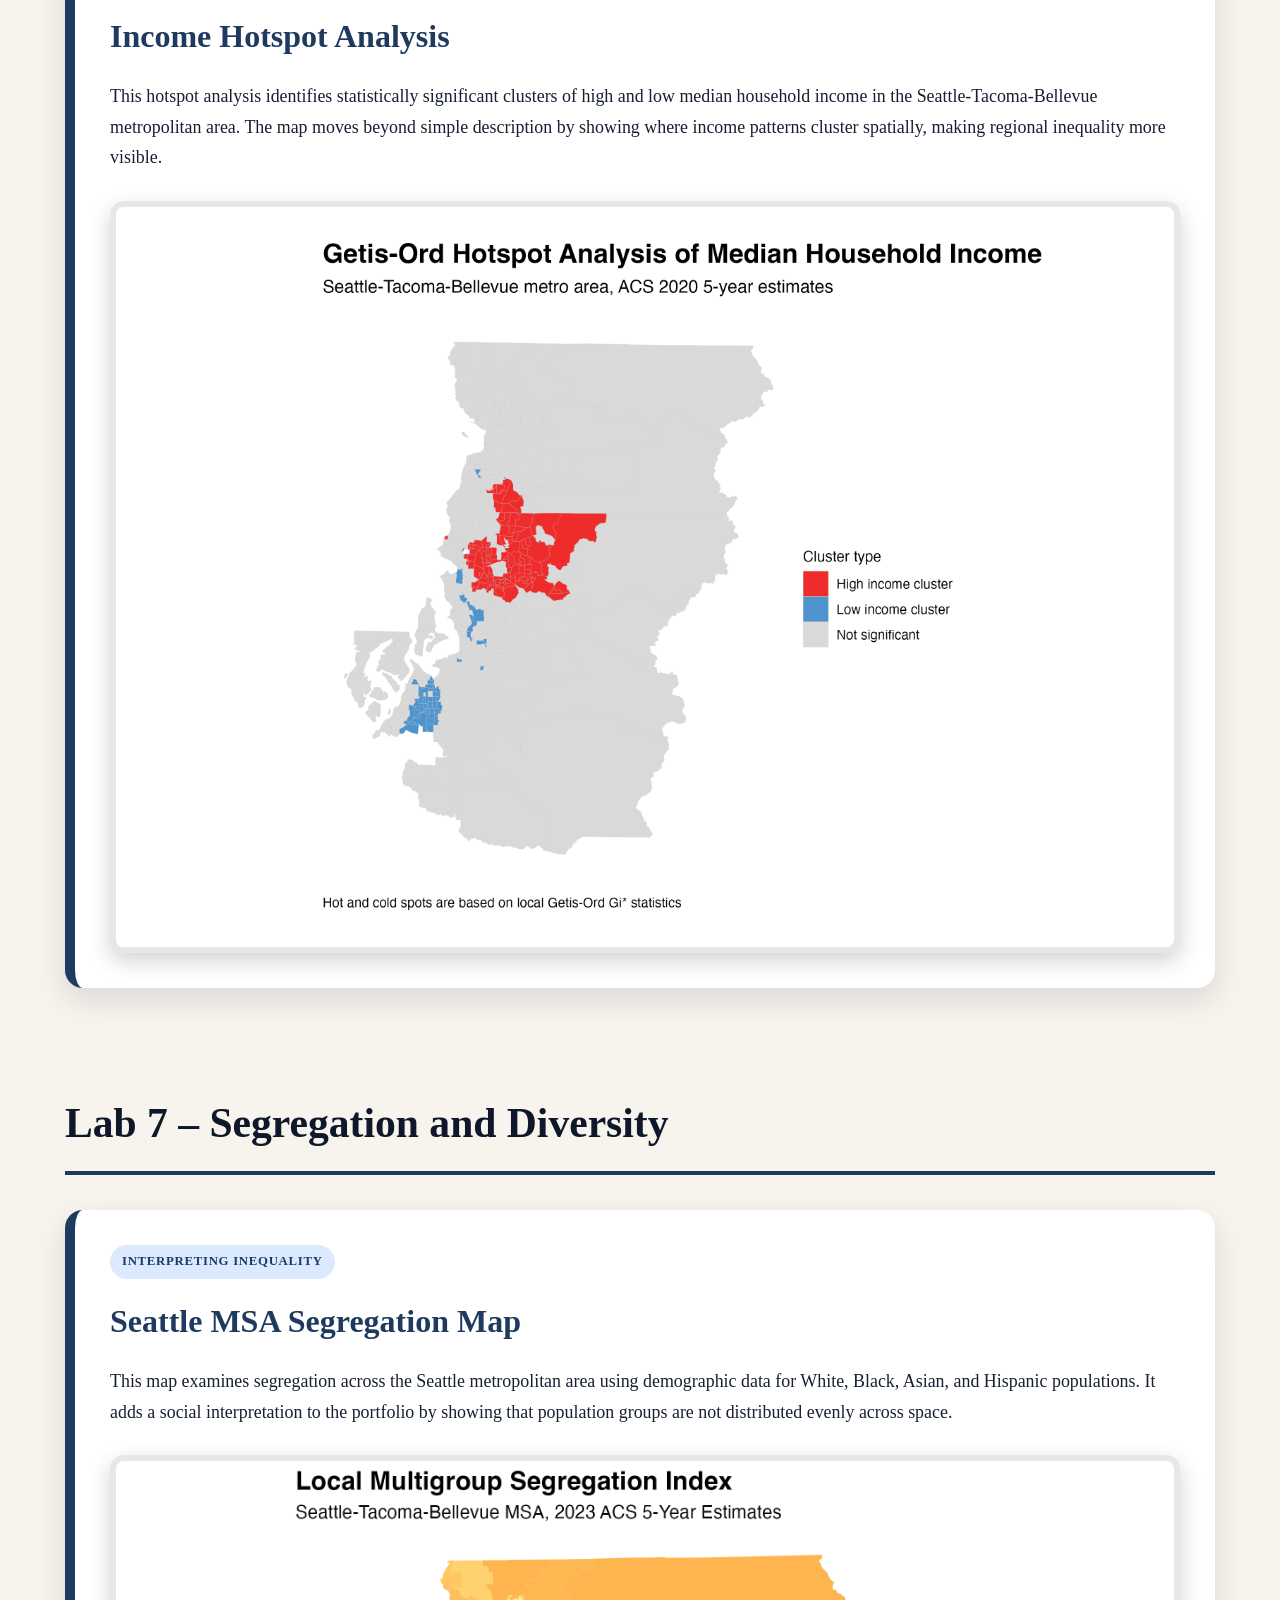
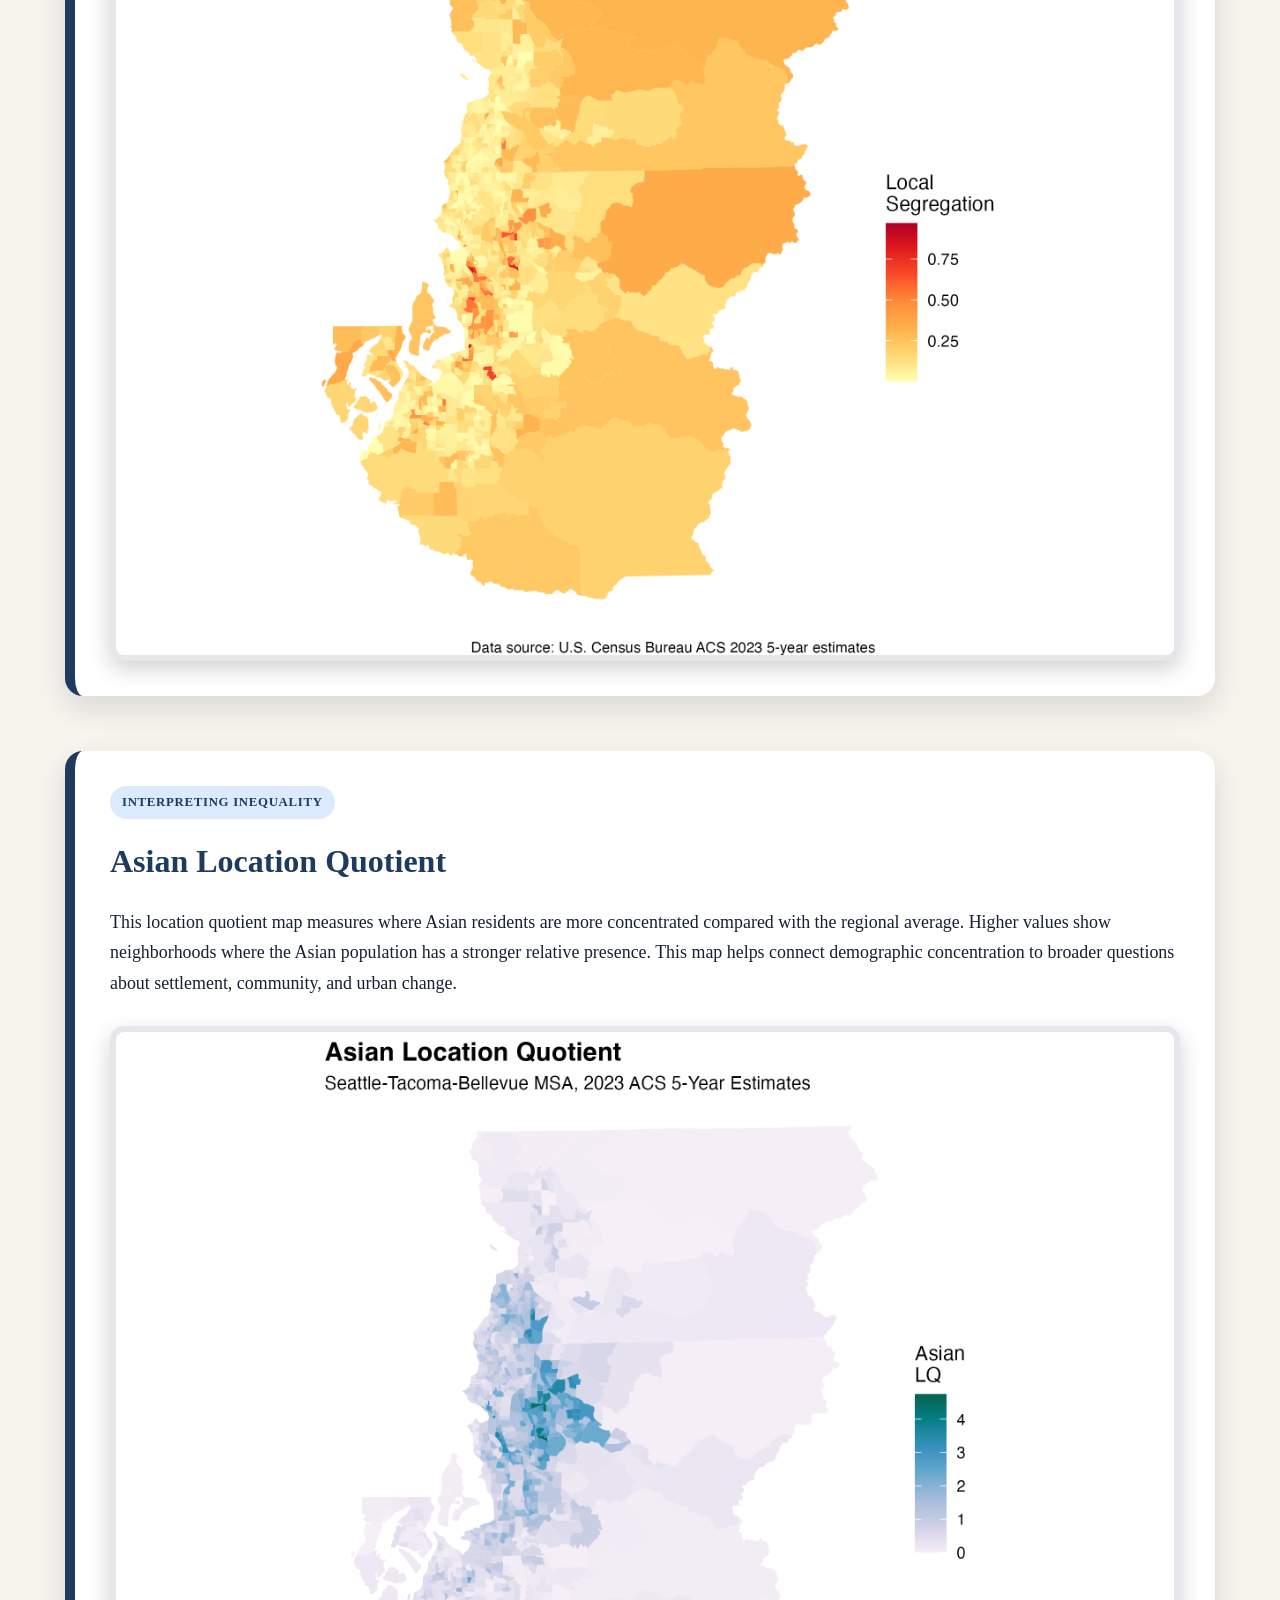
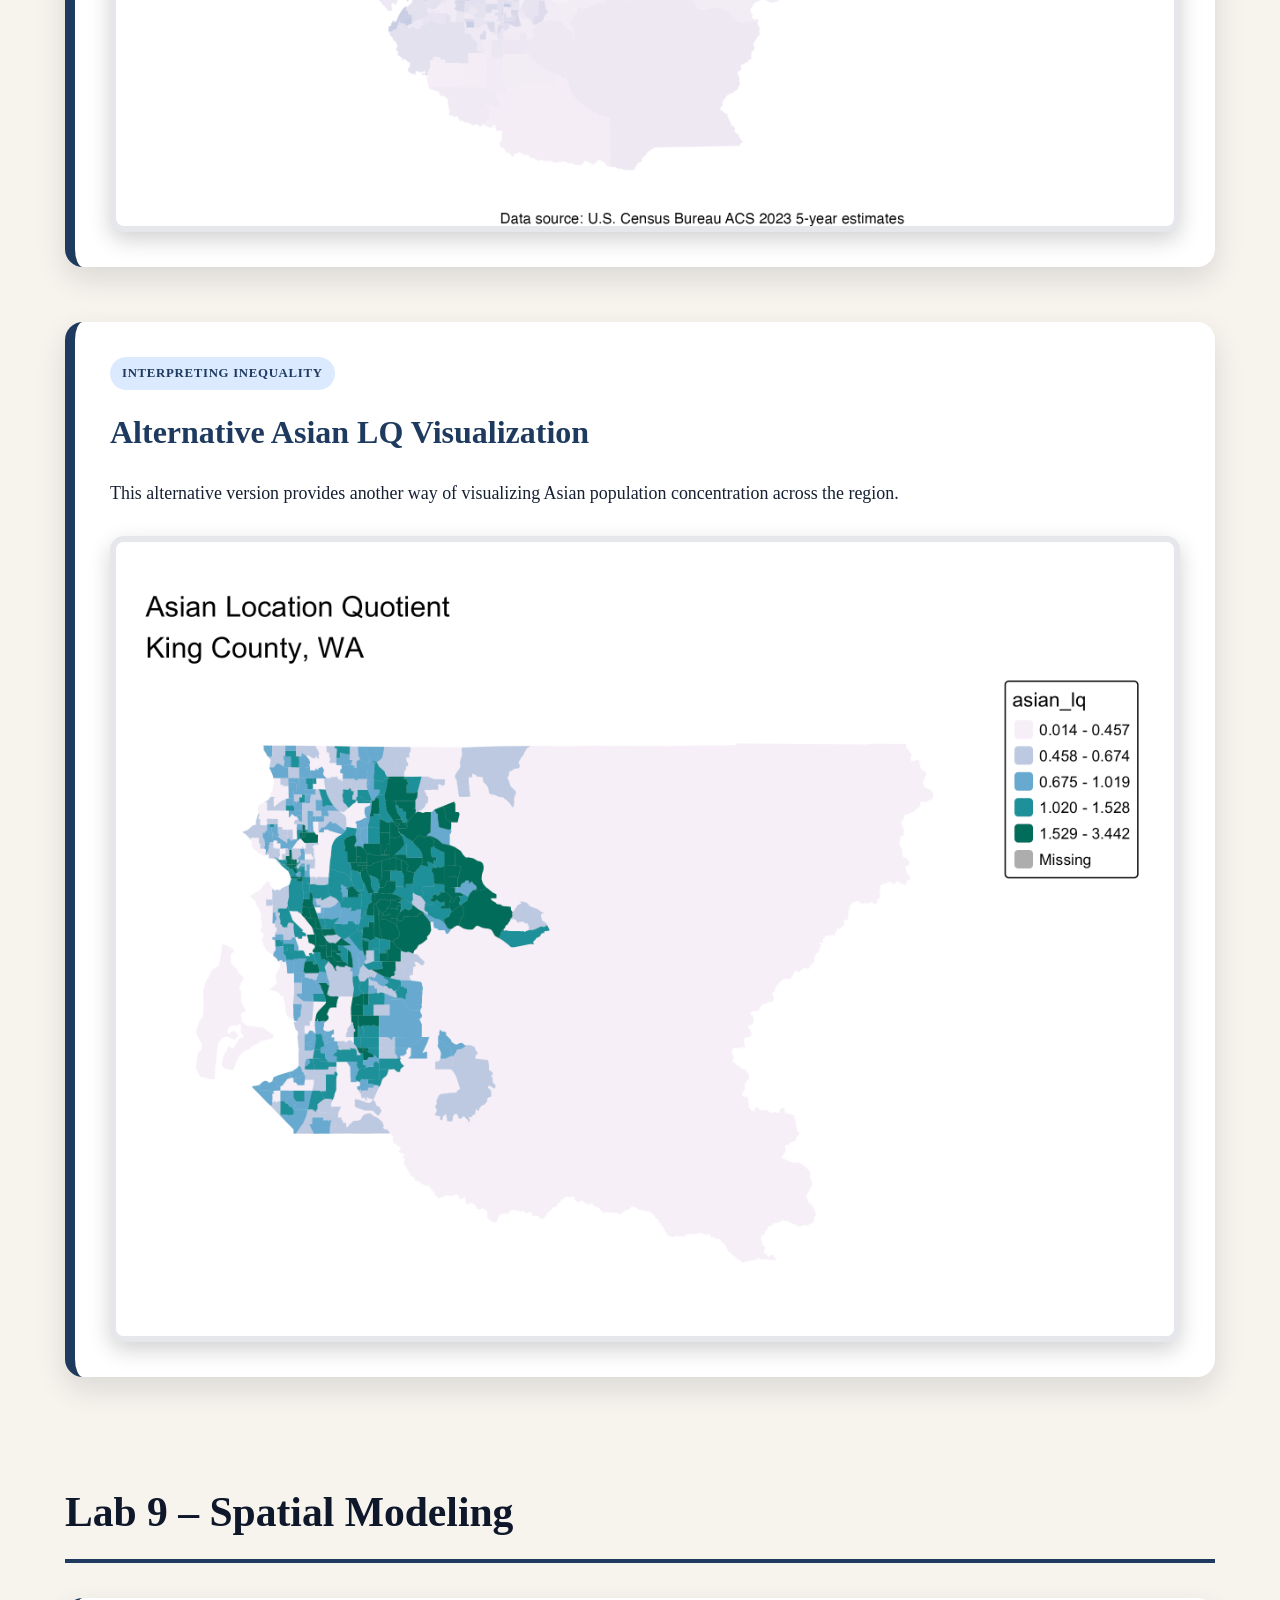
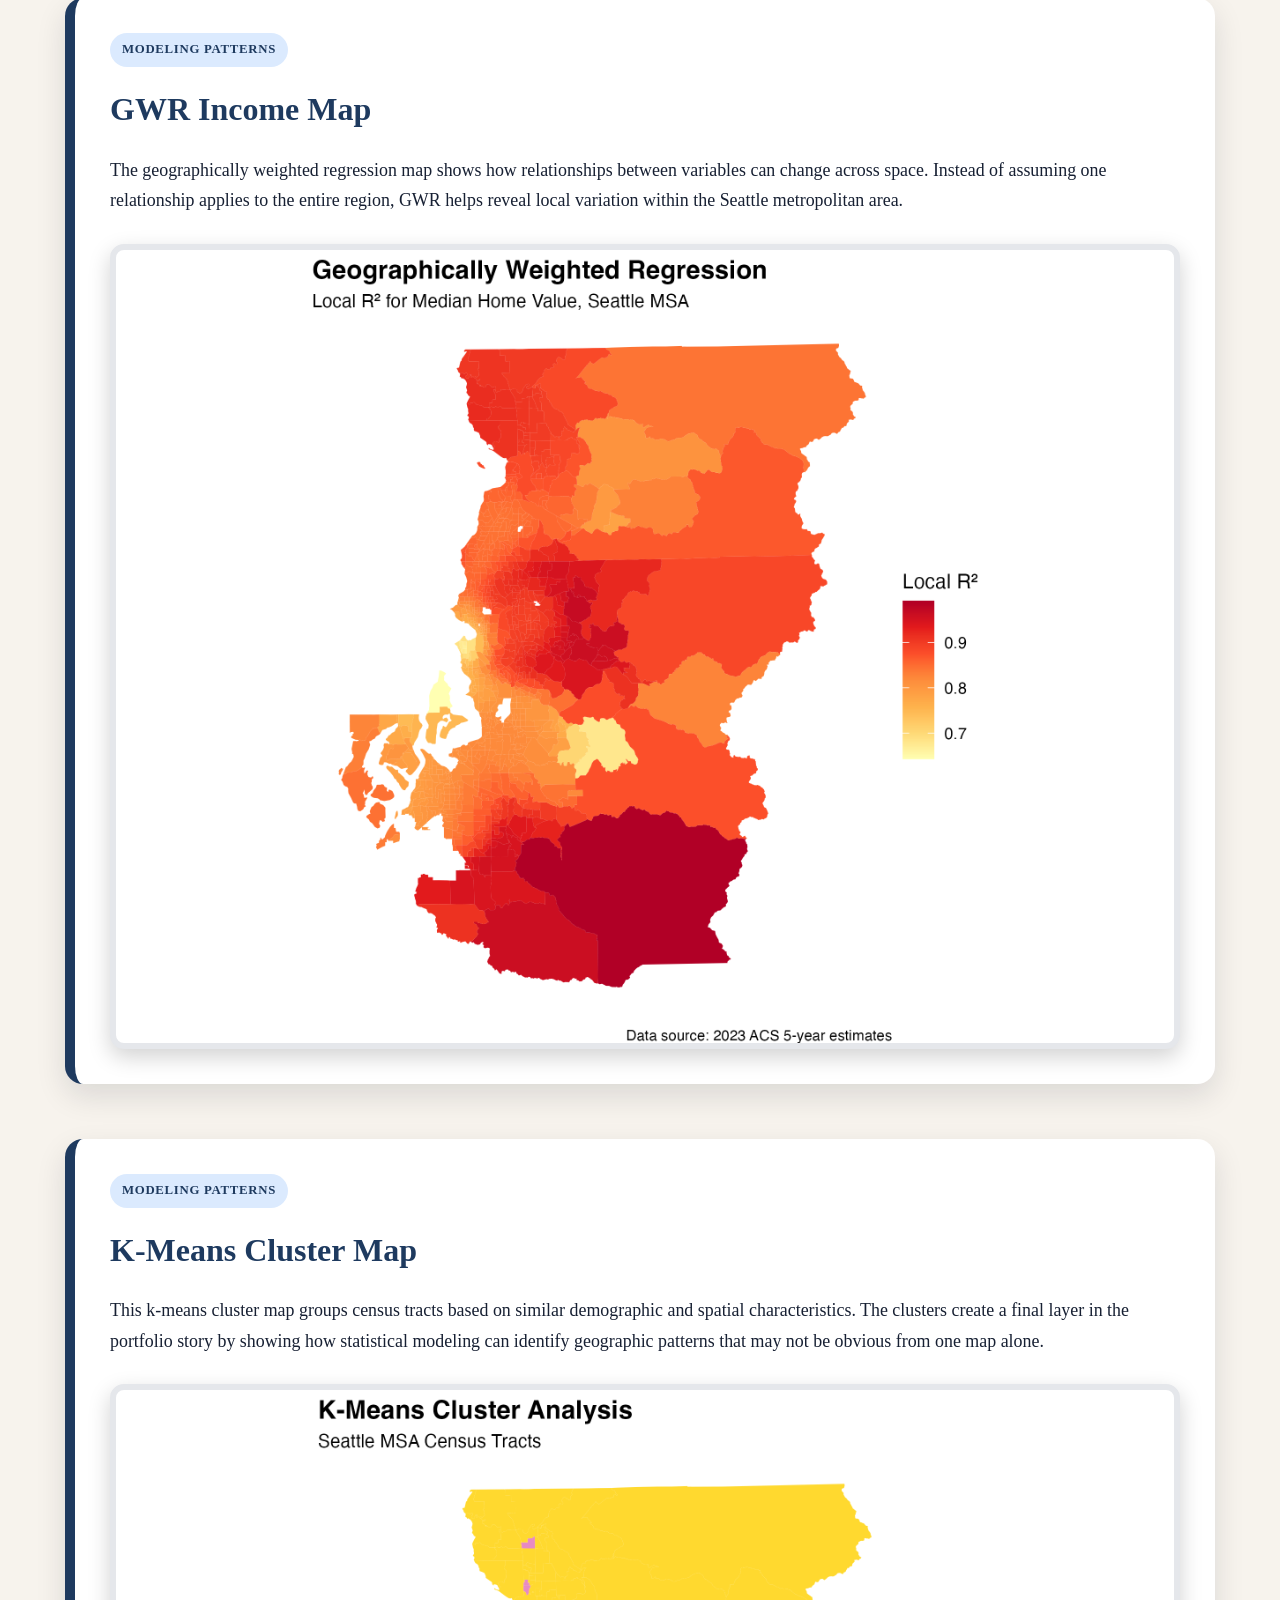
==== commit 86578315: "Update portfolio.html" ====
--- a/portfolio.html
+++ b/portfolio.html
@@ -22,6 +22,7 @@
     </nav>
 
     <nav class="lab-nav">
+        <a href="#lab2">Lab 2</a>
         <a href="#lab3">Lab 3</a>
         <a href="#lab5">Lab 5</a>
         <a href="#lab7">Lab 7</a>
@@ -42,6 +43,45 @@
             </p>
         </section>
 
+        <section class="project-section" id="lab2">
+    <h2>Lab 2 – Exploratory Data Analysis</h2>
+
+    <div class="project-card">
+        <h3>NHGIS Total Population by State</h3>
+        <p>
+            Lab 2 begins the portfolio by comparing different ways of working with
+            census population data in R. This chart uses NHGIS data to show total
+            population by state. It helped me practice importing downloaded census
+            data, checking column names, cleaning variables, and creating a basic
+            ggplot bar chart.
+        </p>
+        <img src="figures/nhgis_total_population_by_state.png" alt="NHGIS Total Population by State">
+    </div>
+
+    <div class="project-card">
+        <h3>tidycensus Total Population by State</h3>
+        <p>
+            This chart uses tidycensus to pull 2020 Decennial Census population data
+            directly into R. Comparing this chart with the NHGIS version showed me
+            the difference between manually downloaded census data and API-based
+            workflows. This became important for later labs because tidycensus made
+            it easier to quickly access demographic variables.
+        </p>
+        <img src="figures/tidycensus_total_population_by_state.png" alt="tidycensus Total Population by State">
+    </div>
+
+    <div class="project-card">
+        <h3>Seattle-Tacoma-Bellevue Metro Population</h3>
+        <p>
+            This final Lab 2 chart identifies the Seattle-Tacoma-Bellevue metropolitan
+            area as the focus geography for later portfolio work. Choosing this metro
+            area gave the rest of the project a clear case study location for mapping
+            population, income, segregation, and spatial modeling patterns.
+        </p>
+        <img src="figures/seattle_metro_population.png" alt="Seattle Metro Population">
+    </div>
+</section>
+
         <section class="project-section" id="lab3">
             <h2>Lab 3 – Census Mapping and Visualization</h2>
 
--- a/style.css
+++ b/style.css
@@ -1,62 +1,52 @@
 /* =========================
-   GENERAL PAGE STYLING
-========================= */
+   GENERAL
+========================= */
+
+* {
+    box-sizing: border-box;
+}
 
 body {
-    font-family: "Georgia", "Times New Roman", serif;
     margin: 0;
-    background: #f7f3ed;
-    color: #1f2937;
+    font-family: Georgia, "Times New Roman", serif;
+    background-color: #f7f3ed;
+    color: #172033;
     line-height: 1.7;
 }
 
 /* =========================
-   HEADER / STORY OPENING
-========================= */
-
-header {
-    background: linear-gradient(135deg, #0f172a, #1e3a5f);
+   HEADER
+========================= */
+
+header,
+.portfolio-header {
+    background: linear-gradient(135deg, #10213f, #1e3a5f);
     color: white;
     text-align: center;
-    padding: 80px 20px;
-}
-
+    padding: 70px 20px;
+}
+
+.portfolio-header h1,
 header h1 {
-    font-size: 4rem;
-    margin-bottom: 12px;
-    letter-spacing: 1px;
-}
-
+    font-size: 3.5rem;
+    margin: 0 0 10px;
+}
+
+.portfolio-header p,
 header p {
-    font-size: 1.25rem;
-    margin: 6px 0;
-    color: #dbeafe;
-}
-
-/* =========================
-   NAVIGATION
-========================= */
-
-<nav class="main-nav">
-    <a href="index.html">Home</a>
-    <a href="resume.html">CV / Resume</a>
-    <a href="portfolio.html">490 Portfolio</a>
-</nav>
-
-<nav class="lab-nav">
-    <a href="#lab3">Lab 3</a>
-    <a href="#lab5">Lab 5</a>
-    <a href="#lab7">Lab 7</a>
-    <a href="#lab9">Lab 9</a>
-</nav>
+    font-size: 1.15rem;
+    margin: 5px 0;
+    color: #e0ecff;
+}
+
+/* =========================
+   MAIN WEBSITE NAV
+========================= */
 
 .main-nav {
-    background-color: #111827;
+    background-color: #0f172a;
     padding: 18px;
     text-align: center;
-    position: sticky;
-    top: 0;
-    z-index: 20;
 }
 
 .main-nav a {
@@ -71,21 +61,22 @@
     color: #bfdbfe;
 }
 
+/* =========================
+   LAB JUMP NAV
+========================= */
+
 .lab-nav {
-    background-color: #e5e7eb;
+    background-color: #e8edf5;
     padding: 14px;
     text-align: center;
-    position: sticky;
-    top: 58px;
-    z-index: 19;
-    border-bottom: 2px solid #cbd5e1;
+    border-bottom: 3px solid #1e3a5f;
 }
 
 .lab-nav a {
     color: #1e3a5f;
     text-decoration: none;
     margin: 0 18px;
-    font-size: 0.95rem;
+    font-size: 1rem;
     font-weight: bold;
 }
 
@@ -104,12 +95,31 @@
     padding: 0 25px;
 }
 
-/* =========================
-   LAB SECTIONS
+.intro-card,
+.card,
+.project-card {
+    background: white;
+    border-radius: 18px;
+    padding: 35px;
+    margin-bottom: 55px;
+    box-shadow: 0 12px 30px rgba(15, 23, 42, 0.12);
+    border-left: 10px solid #1e3a5f;
+}
+
+.intro-card h2,
+.card h2 {
+    margin-top: 0;
+    font-size: 2.2rem;
+    color: #1e3a5f;
+}
+
+/* =========================
+   PROJECT SECTIONS
 ========================= */
 
 .project-section {
     margin-bottom: 100px;
+    scroll-margin-top: 30px;
 }
 
 .project-section h2 {
@@ -120,19 +130,6 @@
     color: #0f172a;
 }
 
-/* =========================
-   PROJECT CARDS
-========================= */
-
-.project-card {
-    background: #ffffff;
-    border-left: 10px solid #1e3a5f;
-    border-radius: 18px;
-    padding: 35px;
-    margin-bottom: 55px;
-    box-shadow: 0 12px 30px rgba(15, 23, 42, 0.12);
-}
-
 .project-card h3 {
     font-size: 2rem;
     margin-top: 0;
@@ -146,7 +143,37 @@
 }
 
 /* =========================
-   IMAGE STYLING
+   STORY LABELS
+========================= */
+
+.project-card::before {
+    content: "Mapping the pattern";
+    display: inline-block;
+    background: #dbeafe;
+    color: #1e3a5f;
+    font-size: 0.8rem;
+    font-weight: bold;
+    padding: 6px 12px;
+    border-radius: 999px;
+    margin-bottom: 15px;
+    text-transform: uppercase;
+    letter-spacing: 0.7px;
+}
+
+#lab5 .project-card::before {
+    content: "Analyzing space";
+}
+
+#lab7 .project-card::before {
+    content: "Interpreting inequality";
+}
+
+#lab9 .project-card::before {
+    content: "Modeling patterns";
+}
+
+/* =========================
+   IMAGES
 ========================= */
 
 .project-card img {
@@ -161,41 +188,11 @@
 }
 
 /* =========================
-   STORY-LIKE FLOW
-========================= */
-
-.project-card::before {
-    content: "Mapping the pattern";
-    display: inline-block;
-    background: #dbeafe;
-    color: #1e3a5f;
-    font-size: 0.85rem;
-    font-weight: bold;
-    padding: 6px 12px;
-    border-radius: 999px;
-    margin-bottom: 15px;
-    text-transform: uppercase;
-    letter-spacing: 0.7px;
-}
-
-#lab5 .project-card::before {
-    content: "Analyzing spatial relationships";
-}
-
-#lab7 .project-card::before {
-    content: "Interpreting inequality";
-}
-
-#lab9 .project-card::before {
-    content: "Modeling geographic patterns";
-}
-
-/* =========================
    FOOTER
 ========================= */
 
 footer {
-    background: #0f172a;
+    background-color: #0f172a;
     color: white;
     text-align: center;
     padding: 35px;
@@ -208,15 +205,17 @@
 }
 
 /* =========================
-   RESPONSIVE DESIGN
+   MOBILE
 ========================= */
 
 @media (max-width: 768px) {
 
+    .portfolio-header h1,
     header h1 {
-        font-size: 2.6rem;
-    }
-
+        font-size: 2.5rem;
+    }
+
+    .portfolio-header p,
     header p {
         font-size: 1rem;
     }
@@ -227,23 +226,21 @@
         margin: 10px 0;
     }
 
-    .lab-nav {
-        position: static;
-    }
-
     main {
         margin: 35px auto;
         padding: 0 18px;
     }
 
+    .intro-card,
+    .card,
+    .project-card {
+        padding: 24px;
+    }
+
     .project-section h2 {
         font-size: 2rem;
     }
 
-    .project-card {
-        padding: 24px;
-    }
-
     .project-card h3 {
         font-size: 1.55rem;
     }
@@ -253,7 +250,6 @@
     }
 
     .project-card img {
-        width: 100%;
         border-width: 4px;
     }
 }
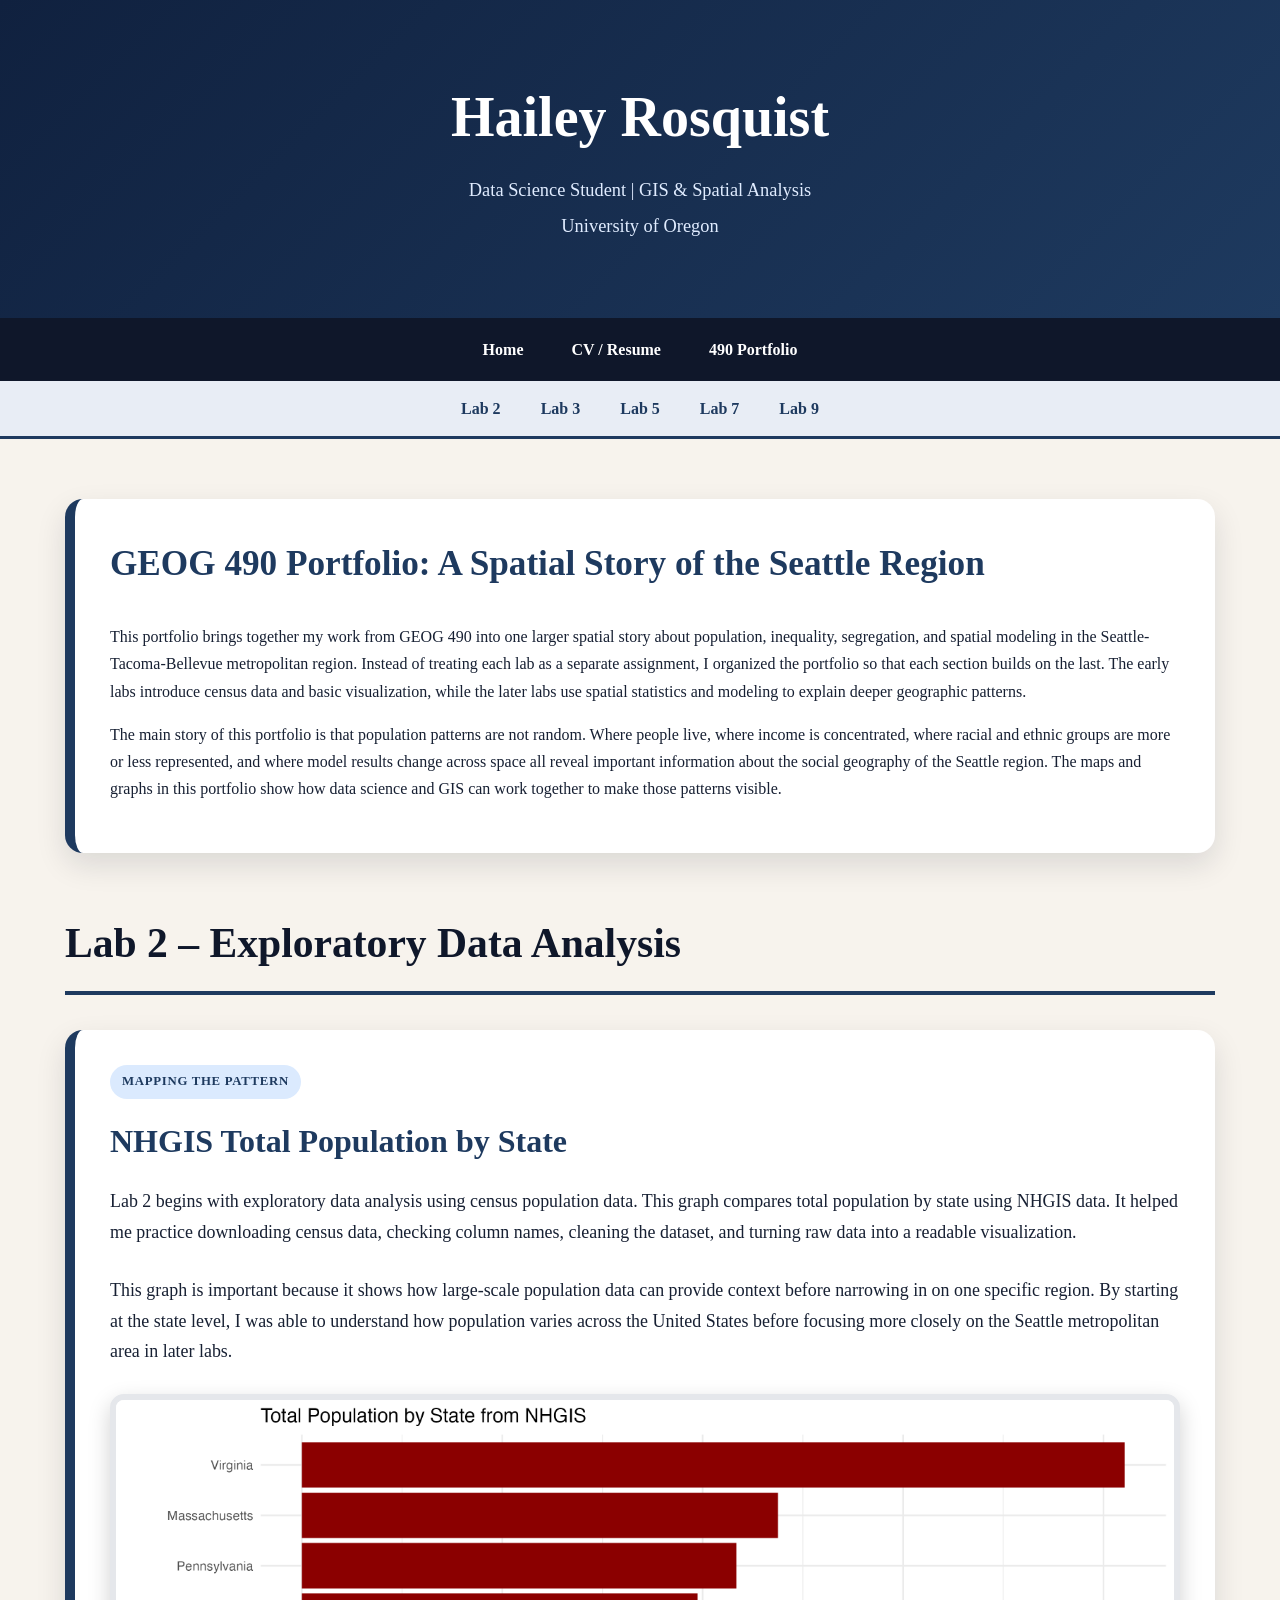
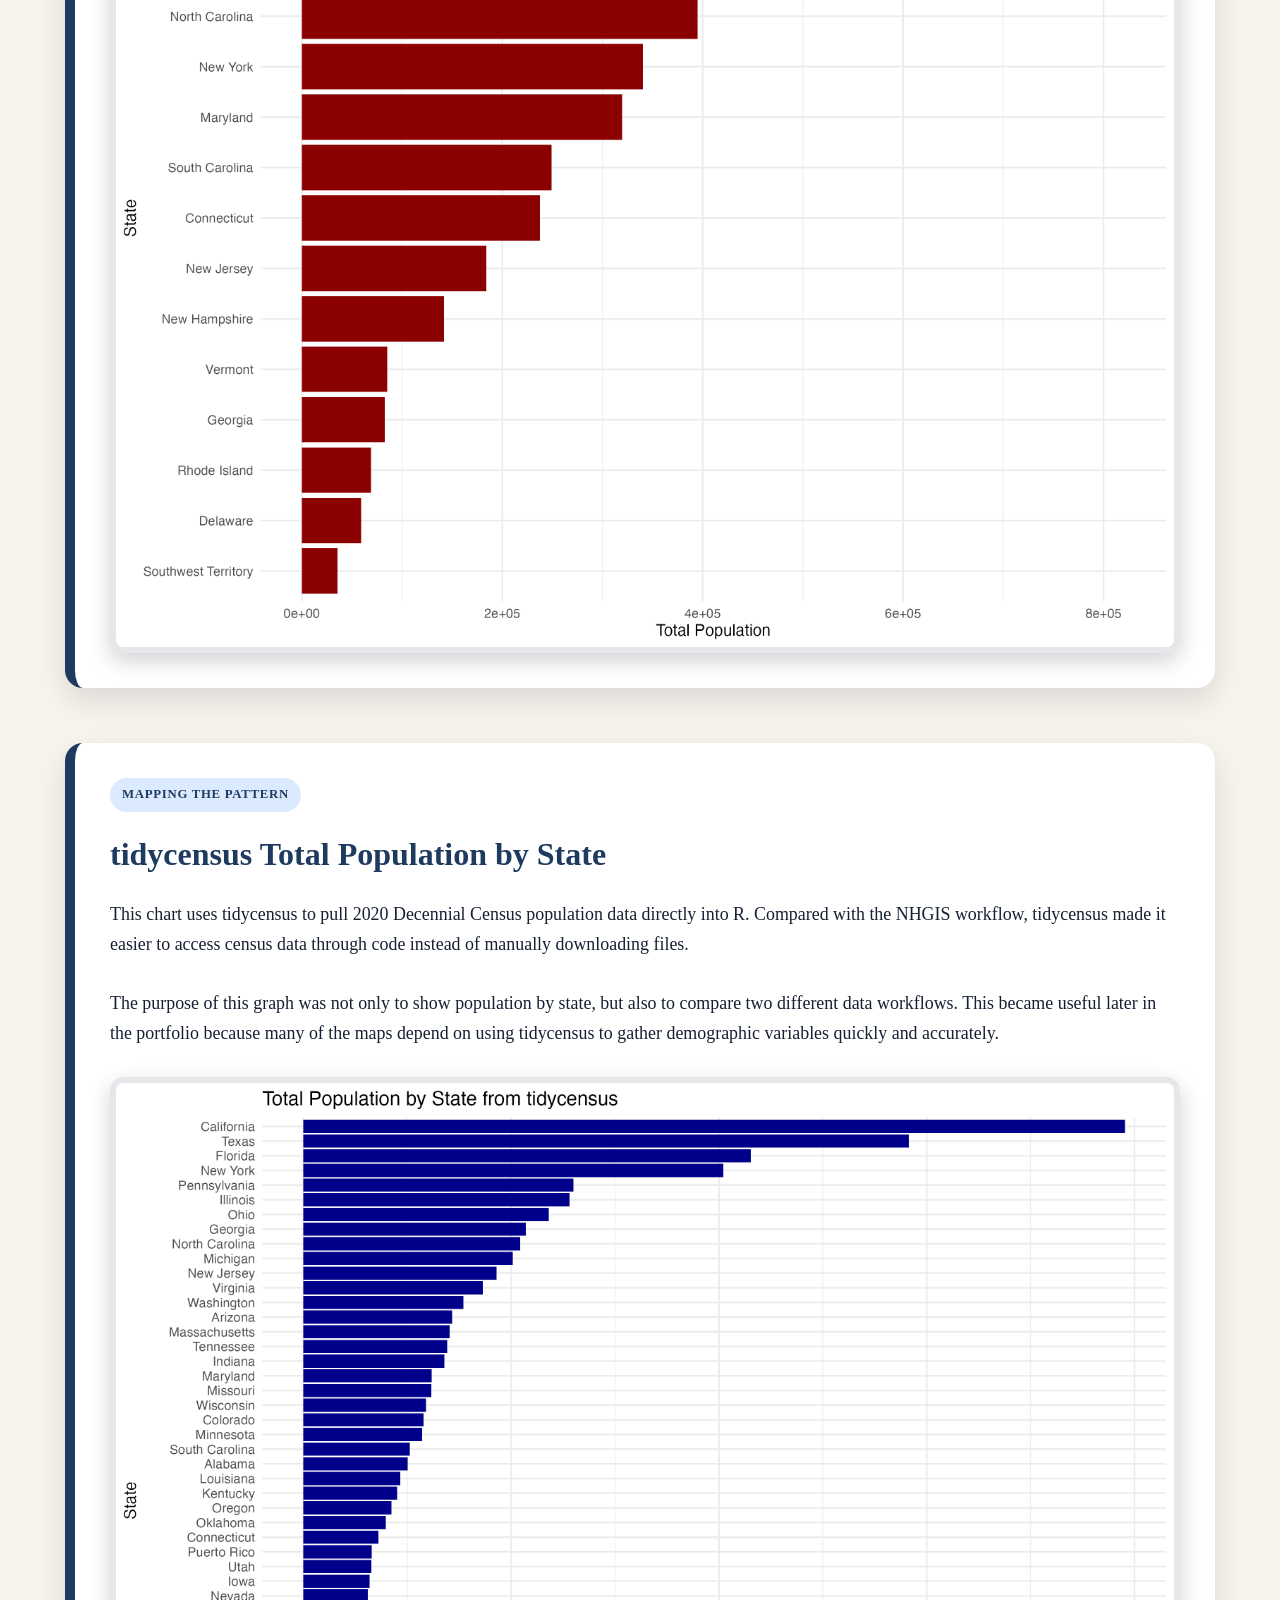
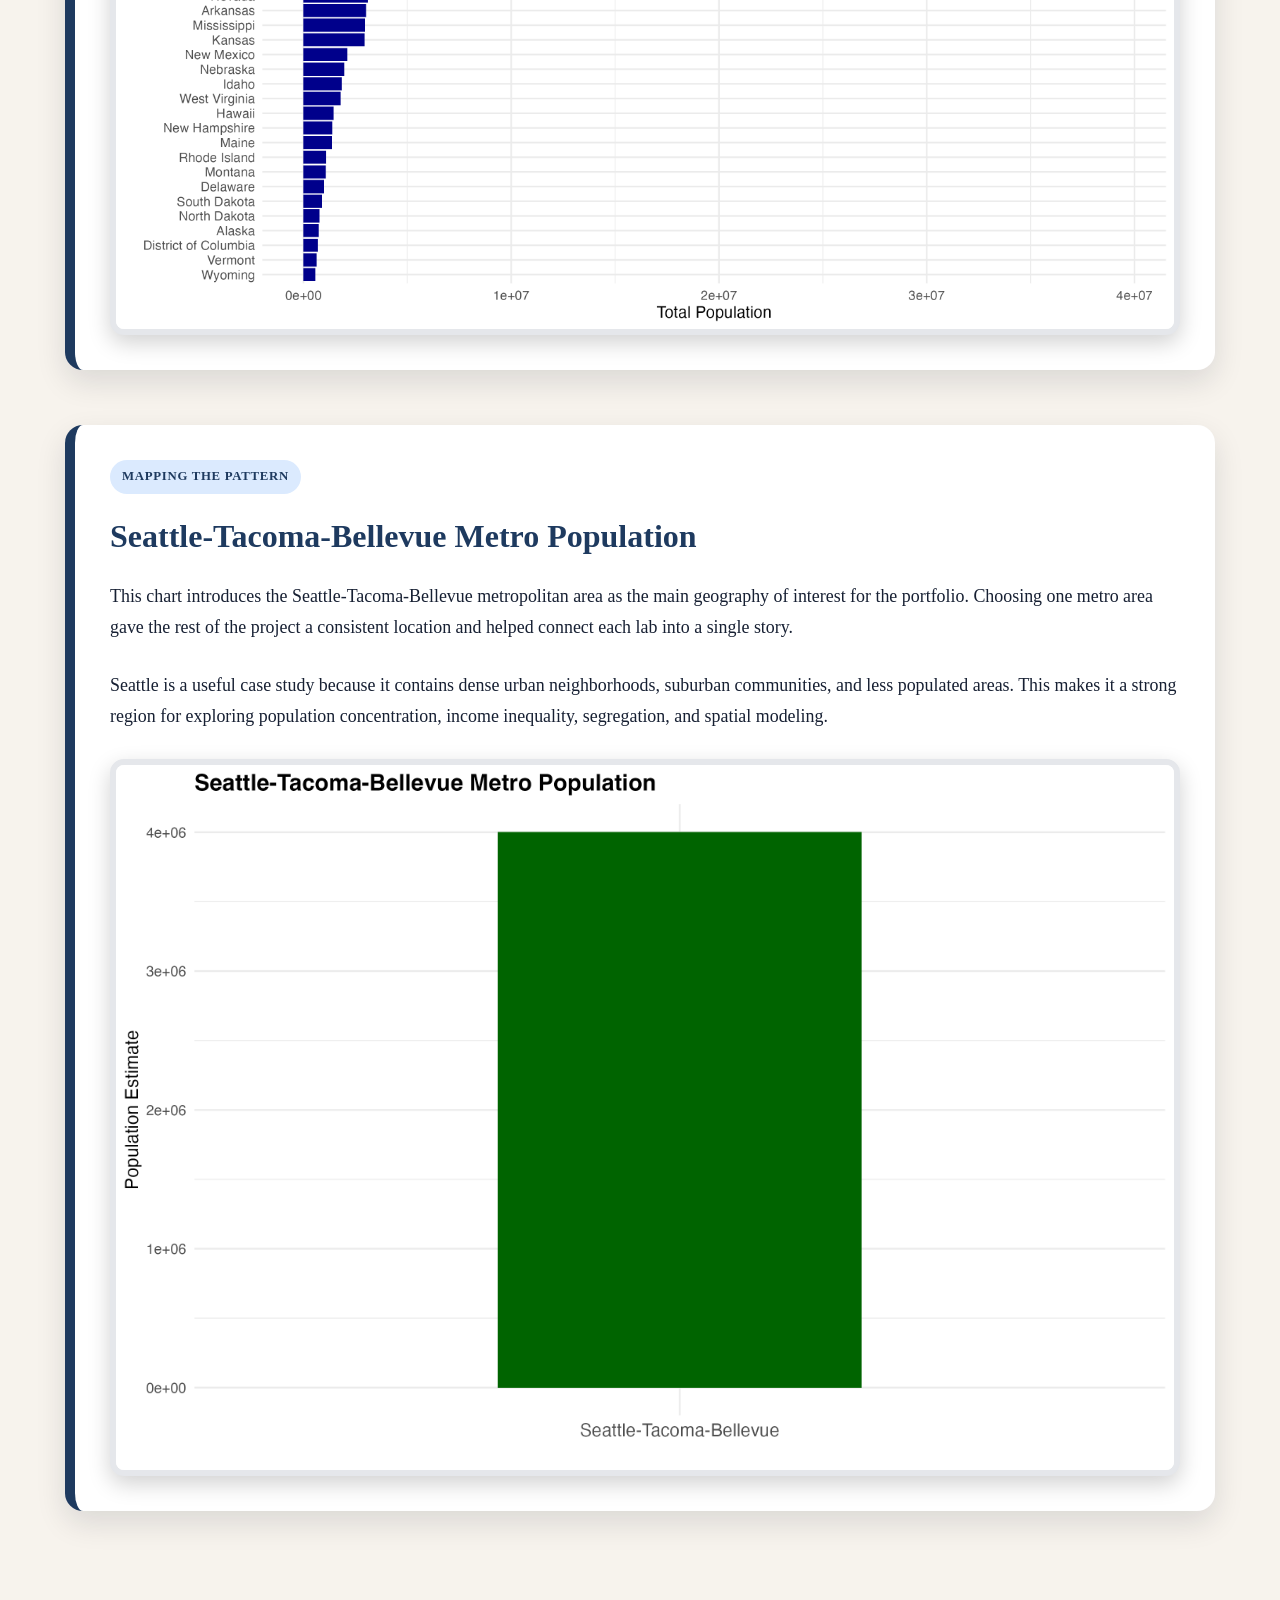
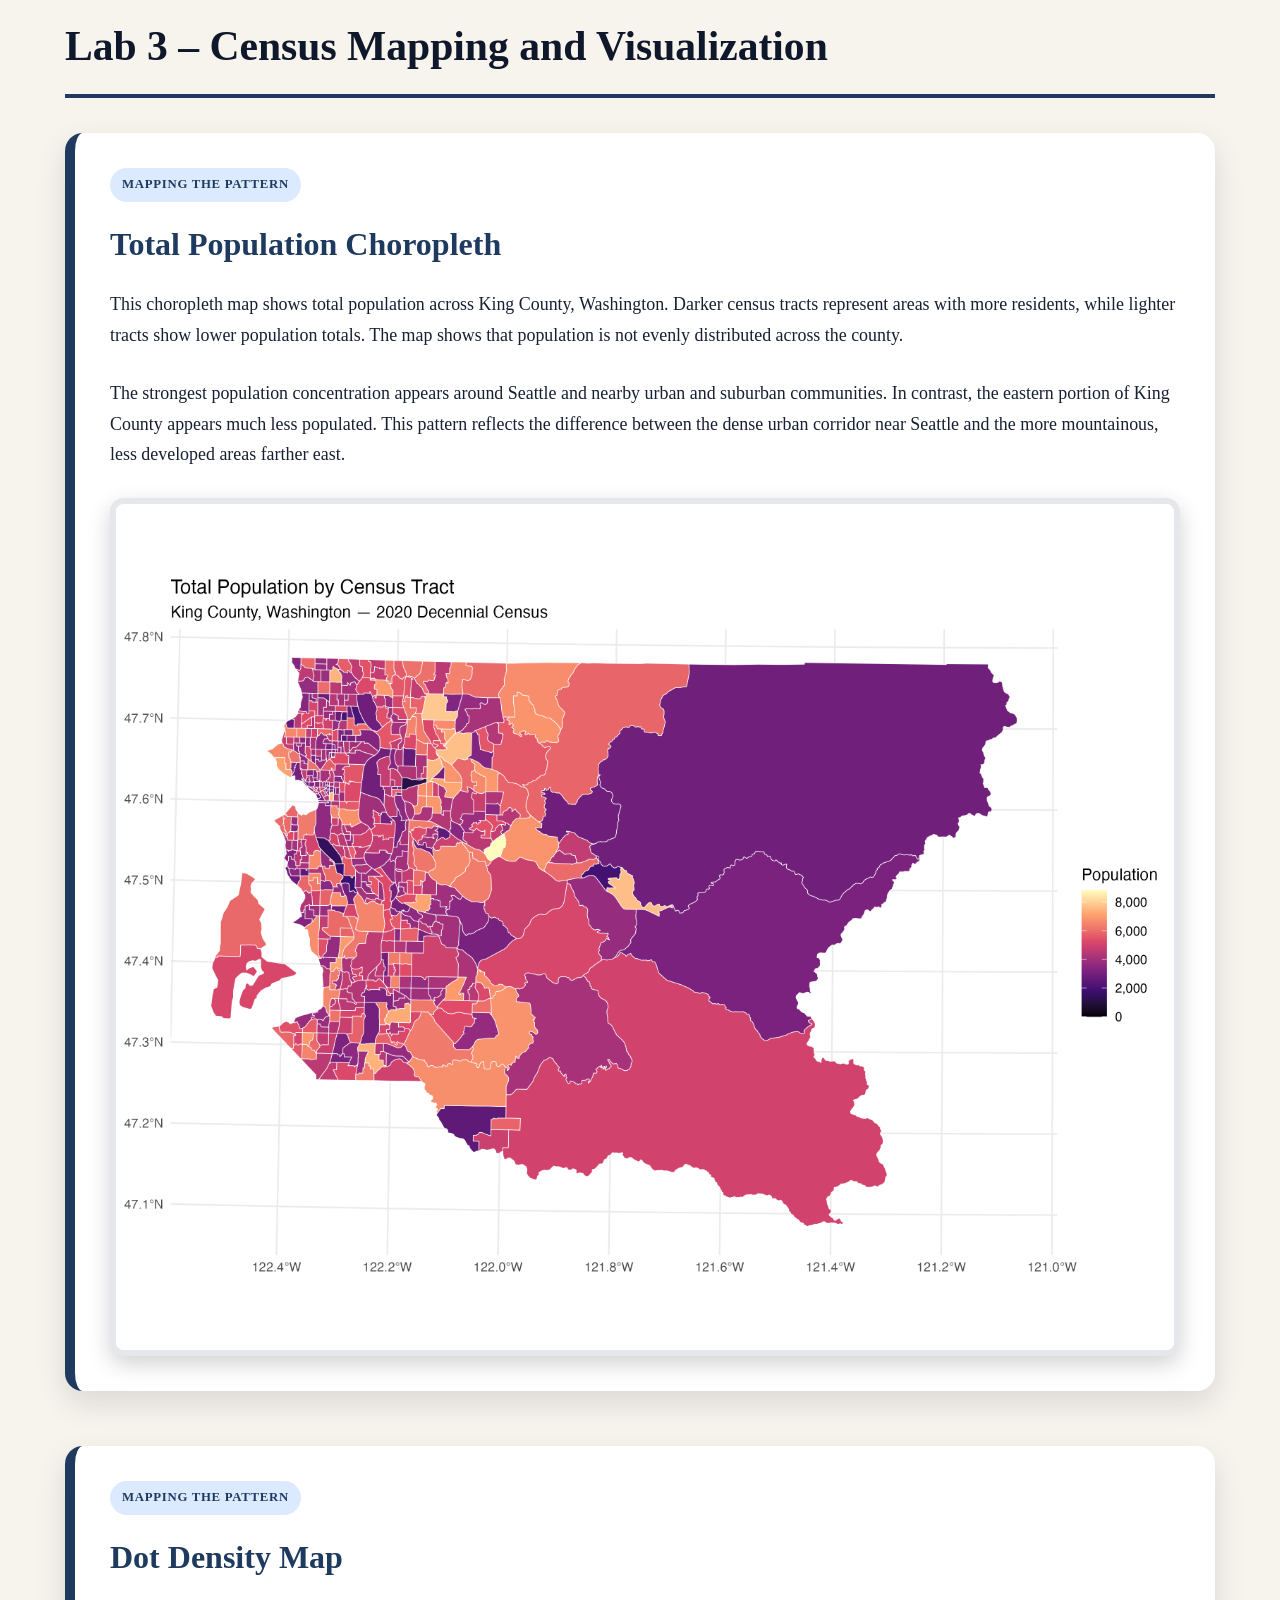
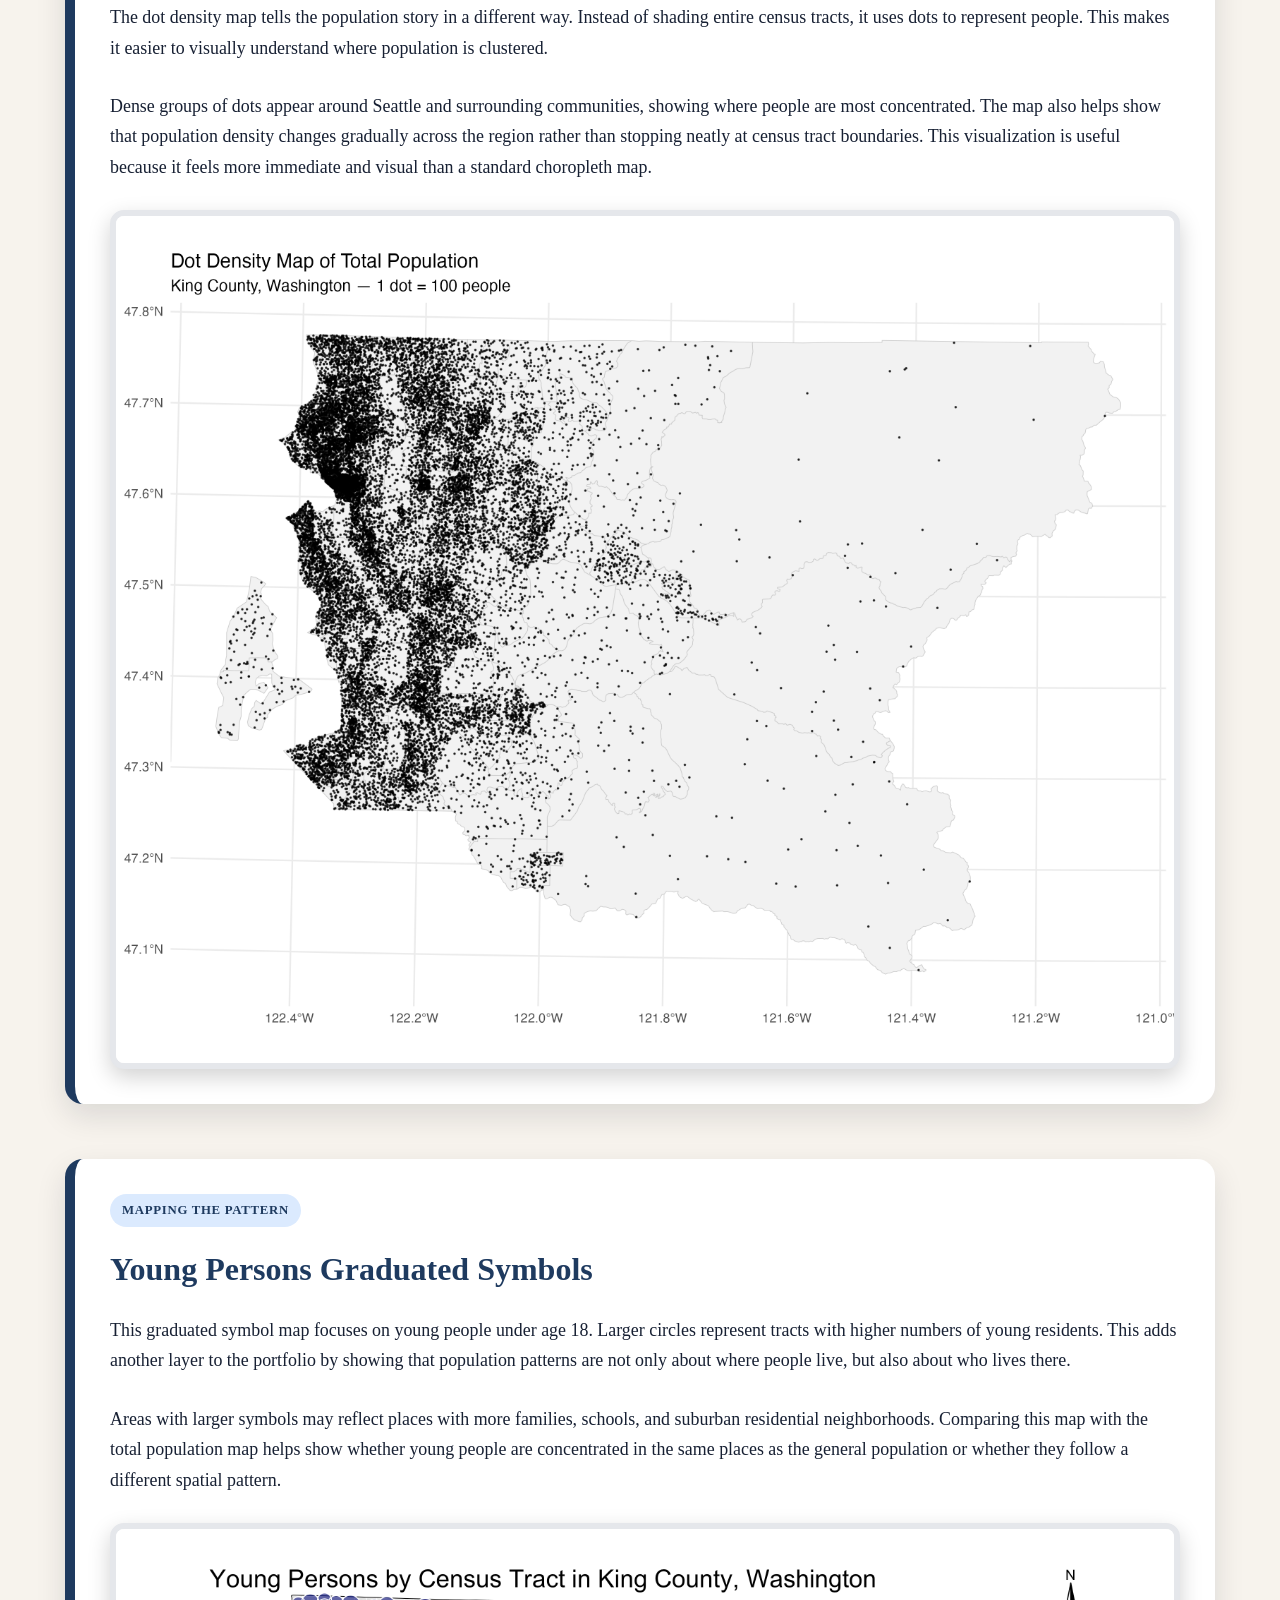
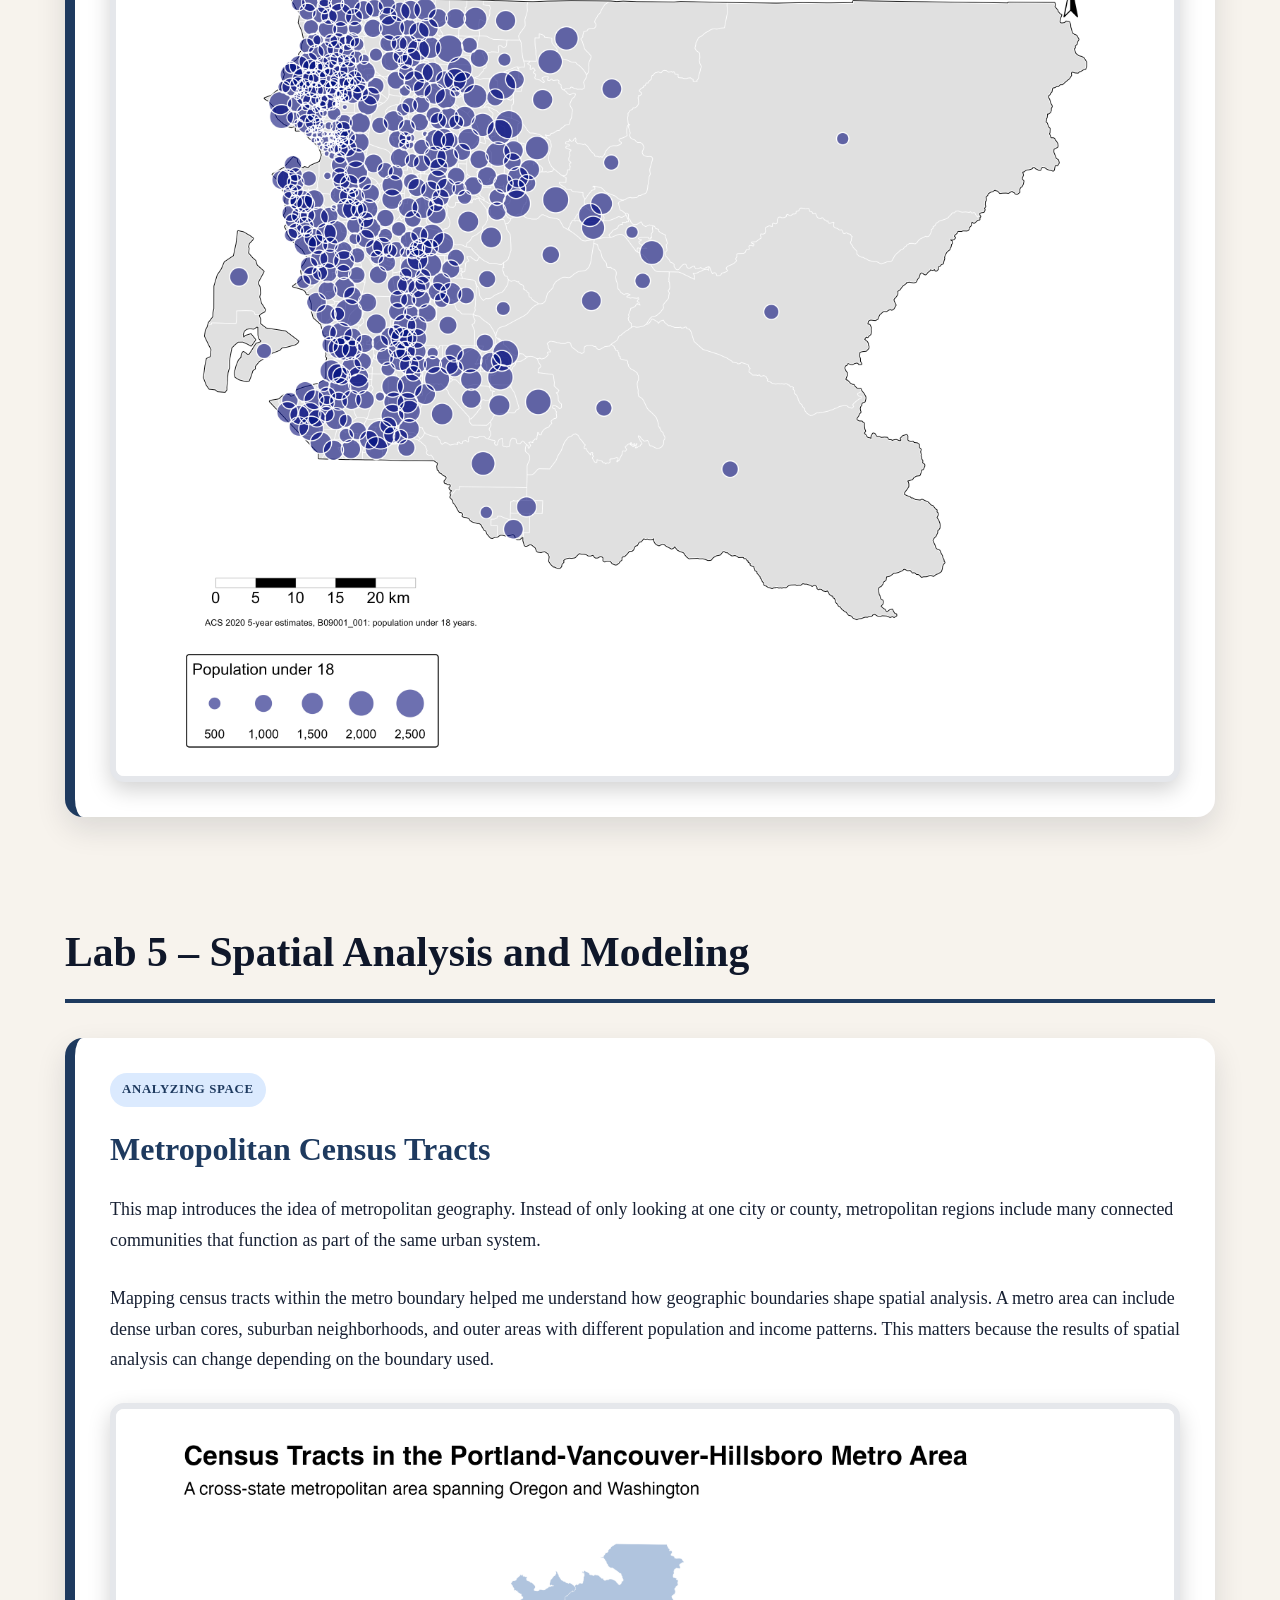
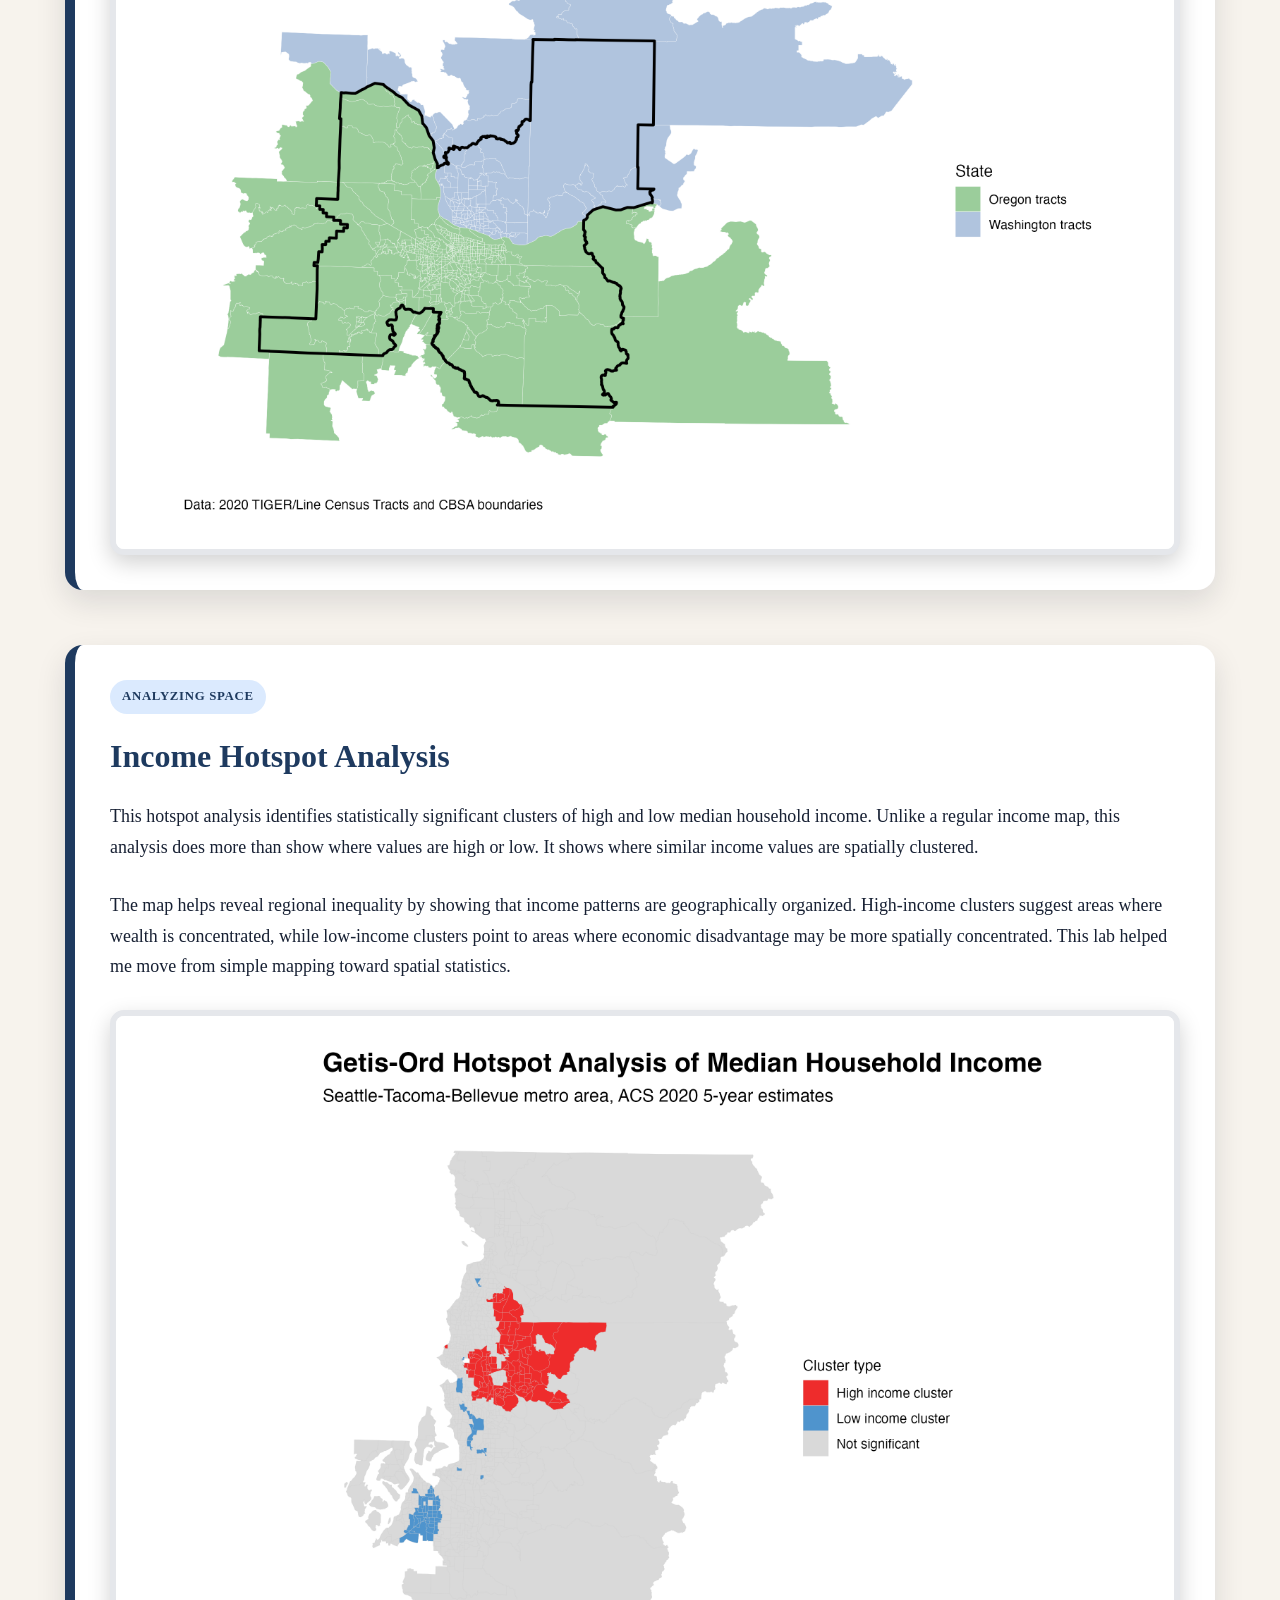
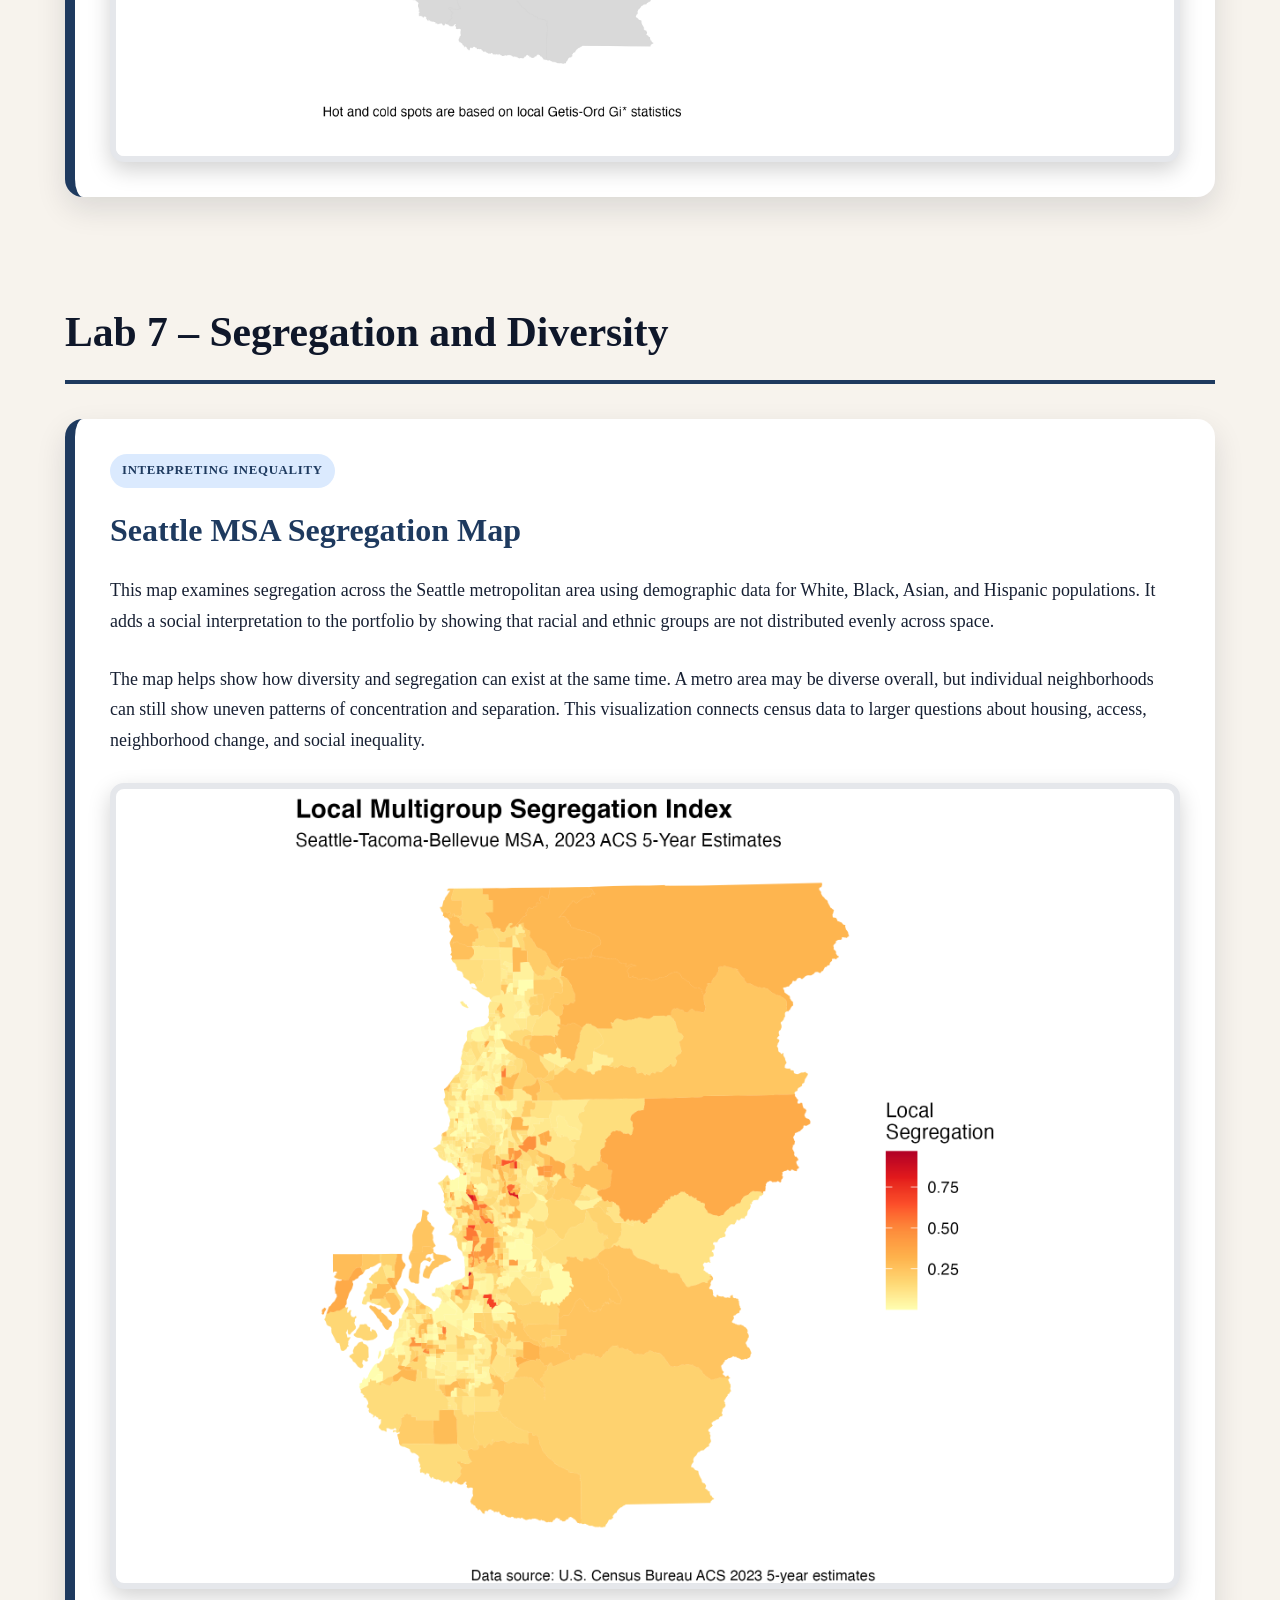
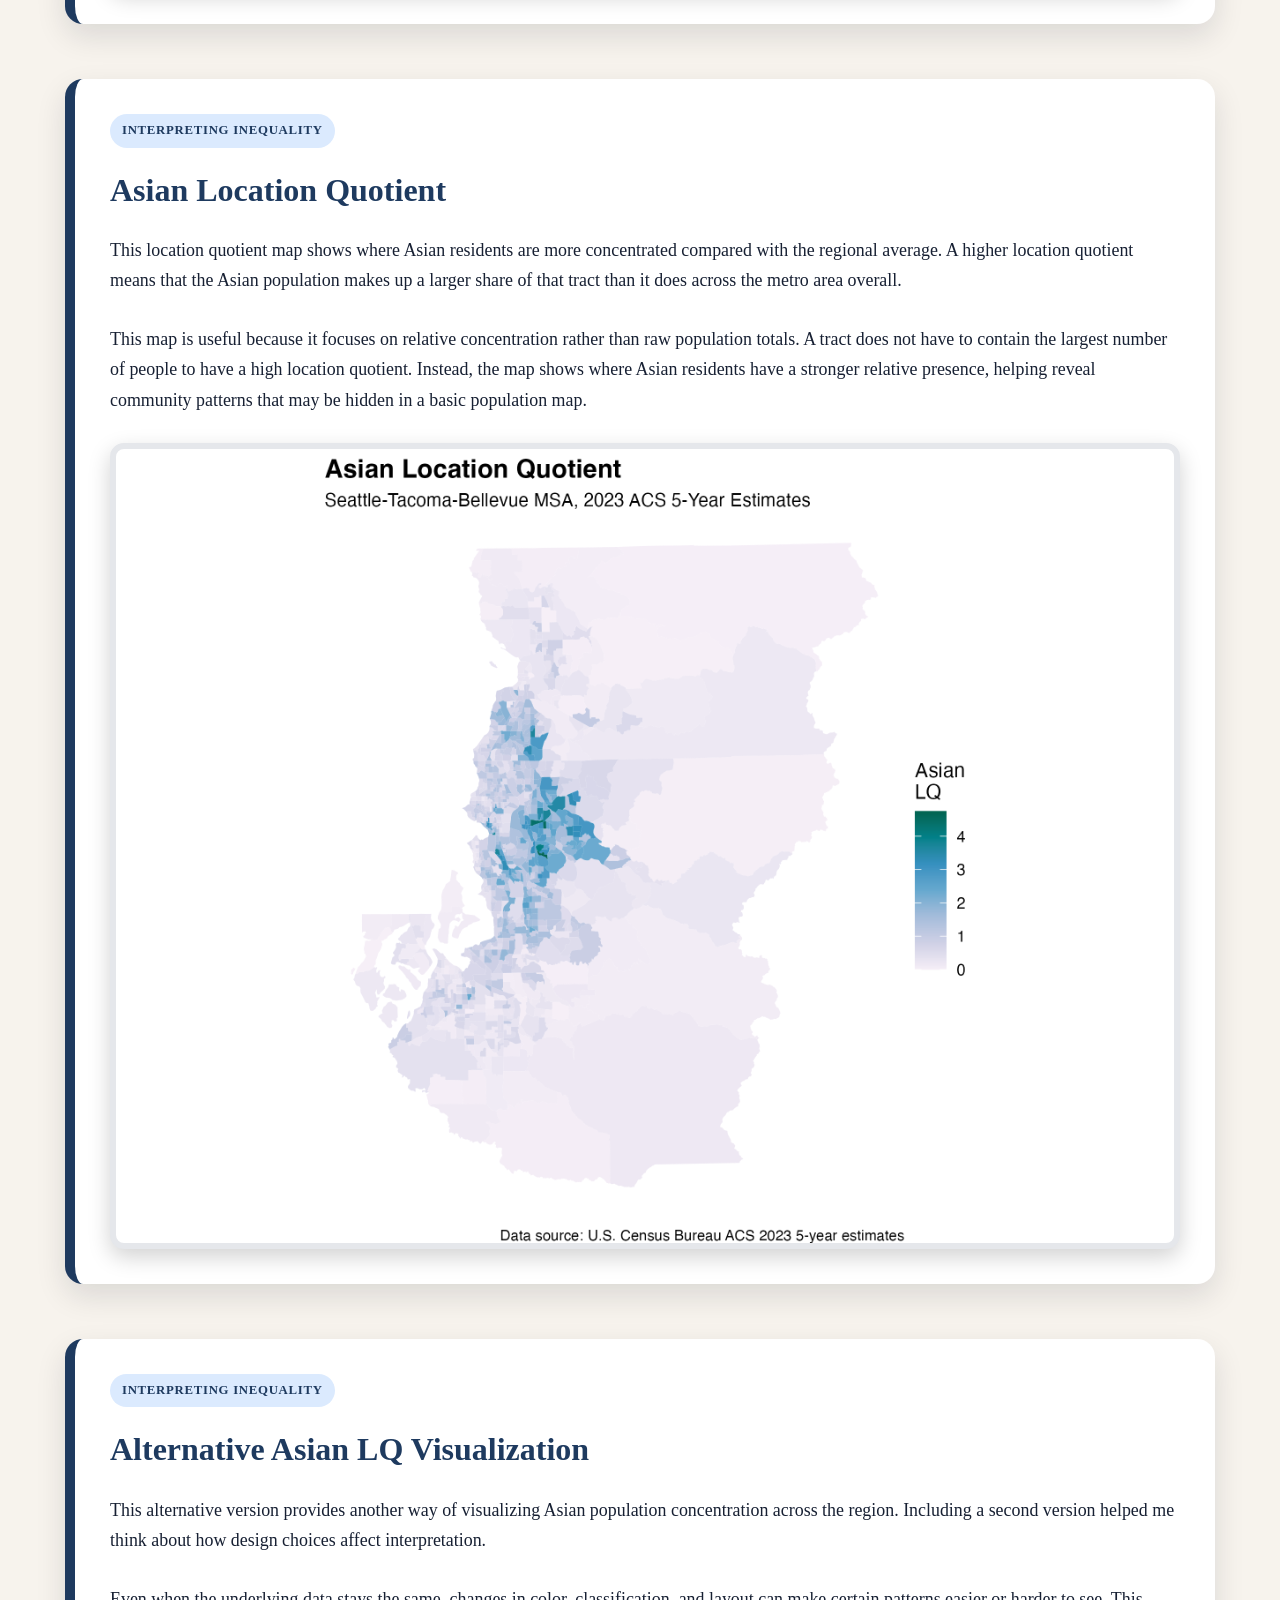
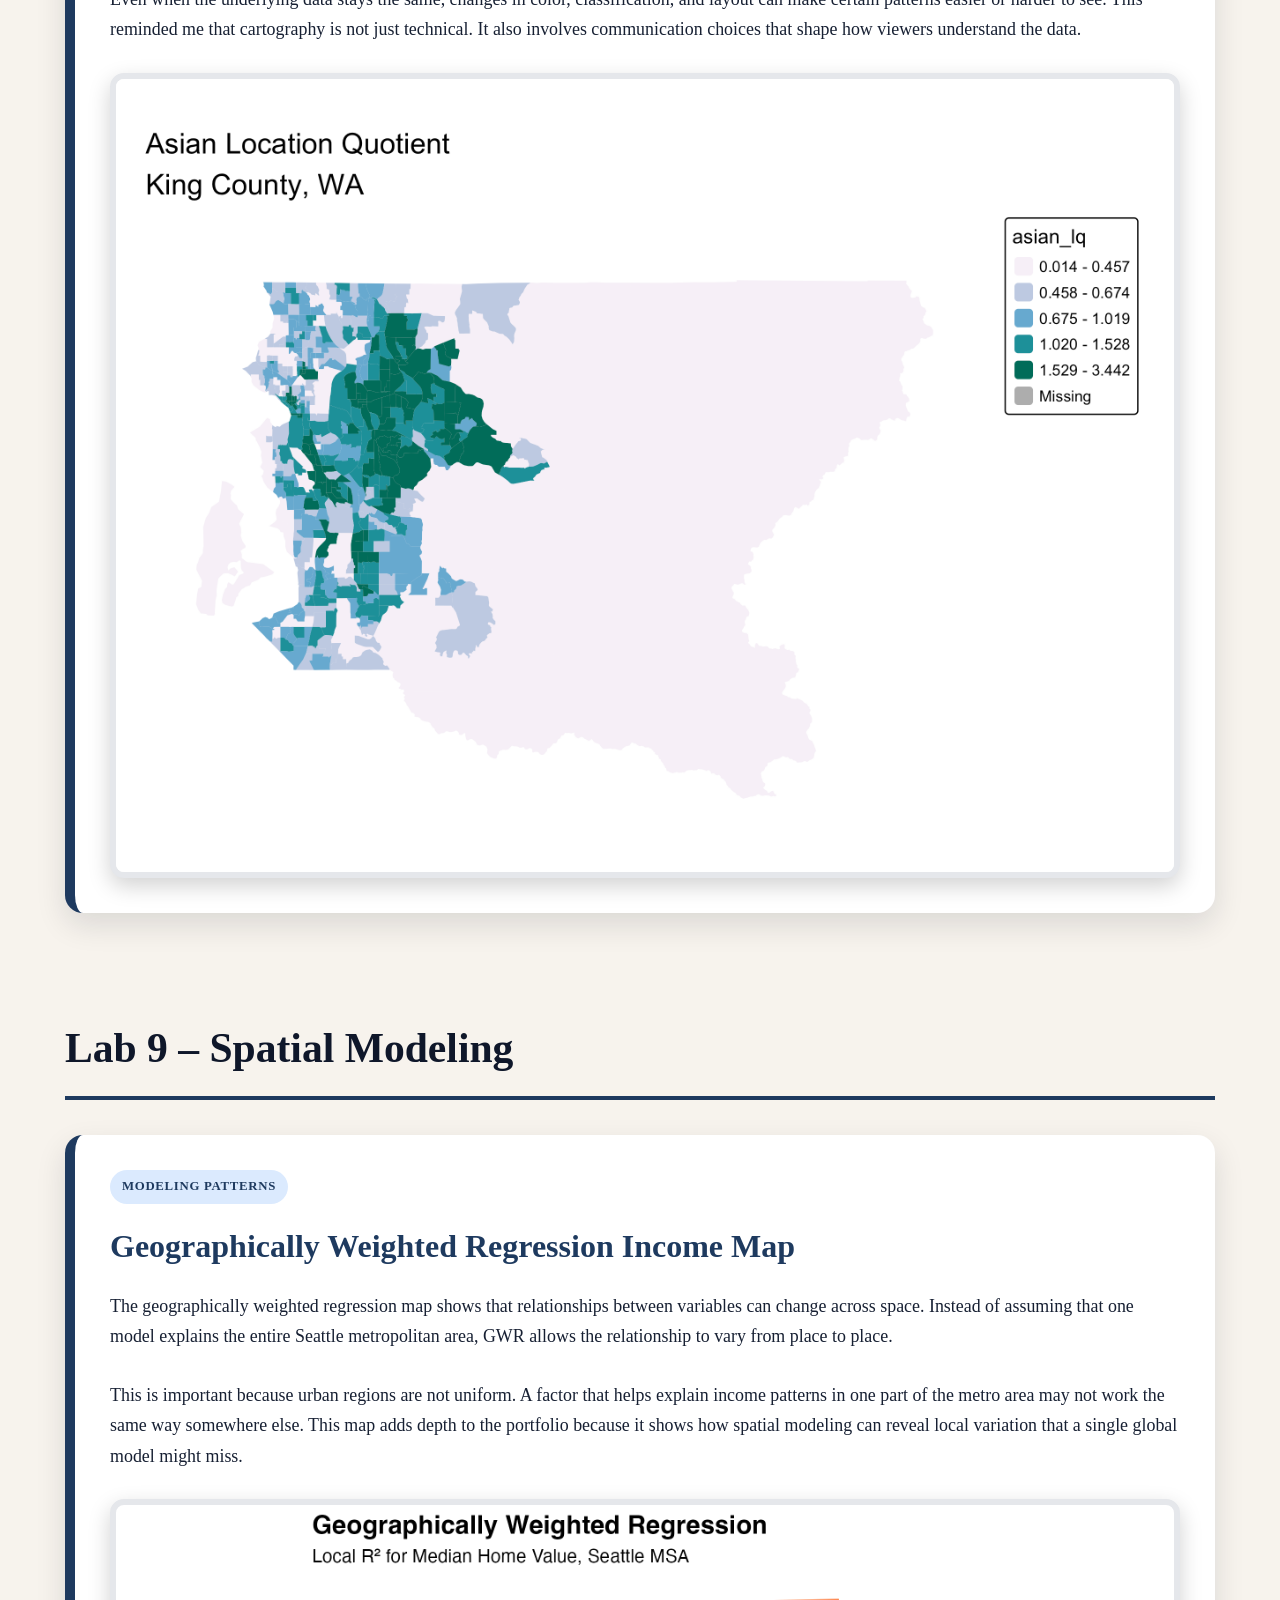
==== commit 39179f81: "Update portfolio.html" ====
--- a/portfolio.html
+++ b/portfolio.html
@@ -34,53 +34,76 @@
         <section class="intro-card">
             <h2>GEOG 490 Portfolio: A Spatial Story of the Seattle Region</h2>
             <p>
-                This portfolio follows my work through GEOG 490 by building a spatial
-                story about population, inequality, segregation, and modeling in the
-                Seattle-Tacoma-Bellevue metropolitan area. Each lab adds another layer:
-                first mapping census patterns, then analyzing spatial relationships,
-                then interpreting segregation and diversity, and finally using spatial
-                modeling to identify deeper geographic patterns.
+                This portfolio brings together my work from GEOG 490 into one larger spatial
+                story about population, inequality, segregation, and spatial modeling in the
+                Seattle-Tacoma-Bellevue metropolitan region. Instead of treating each lab as a
+                separate assignment, I organized the portfolio so that each section builds on the
+                last. The early labs introduce census data and basic visualization, while the later
+                labs use spatial statistics and modeling to explain deeper geographic patterns.
             </p>
+            <p>
+                The main story of this portfolio is that population patterns are not random.
+                Where people live, where income is concentrated, where racial and ethnic groups
+                are more or less represented, and where model results change across space all
+                reveal important information about the social geography of the Seattle region.
+                The maps and graphs in this portfolio show how data science and GIS can work
+                together to make those patterns visible.
+            </p>
         </section>
 
         <section class="project-section" id="lab2">
-    <h2>Lab 2 – Exploratory Data Analysis</h2>
-
-    <div class="project-card">
-        <h3>NHGIS Total Population by State</h3>
-        <p>
-            Lab 2 begins the portfolio by comparing different ways of working with
-            census population data in R. This chart uses NHGIS data to show total
-            population by state. It helped me practice importing downloaded census
-            data, checking column names, cleaning variables, and creating a basic
-            ggplot bar chart.
-        </p>
-        <img src="figures/nhgis_total_population_by_state.png" alt="NHGIS Total Population by State">
-    </div>
-
-    <div class="project-card">
-        <h3>tidycensus Total Population by State</h3>
-        <p>
-            This chart uses tidycensus to pull 2020 Decennial Census population data
-            directly into R. Comparing this chart with the NHGIS version showed me
-            the difference between manually downloaded census data and API-based
-            workflows. This became important for later labs because tidycensus made
-            it easier to quickly access demographic variables.
-        </p>
-        <img src="figures/tidycensus_total_population_by_state.png" alt="tidycensus Total Population by State">
-    </div>
-
-    <div class="project-card">
-        <h3>Seattle-Tacoma-Bellevue Metro Population</h3>
-        <p>
-            This final Lab 2 chart identifies the Seattle-Tacoma-Bellevue metropolitan
-            area as the focus geography for later portfolio work. Choosing this metro
-            area gave the rest of the project a clear case study location for mapping
-            population, income, segregation, and spatial modeling patterns.
-        </p>
-        <img src="figures/seattle_metro_population.png" alt="Seattle Metro Population">
-    </div>
-</section>
+            <h2>Lab 2 – Exploratory Data Analysis</h2>
+
+            <div class="project-card">
+                <h3>NHGIS Total Population by State</h3>
+                <p>
+                    Lab 2 begins with exploratory data analysis using census population data.
+                    This graph compares total population by state using NHGIS data. It helped
+                    me practice downloading census data, checking column names, cleaning the
+                    dataset, and turning raw data into a readable visualization.
+                </p>
+                <p>
+                    This graph is important because it shows how large-scale population data can
+                    provide context before narrowing in on one specific region. By starting at the
+                    state level, I was able to understand how population varies across the United
+                    States before focusing more closely on the Seattle metropolitan area in later labs.
+                </p>
+                <img src="figures/nhgis_total_population_by_state.png" alt="NHGIS Total Population by State">
+            </div>
+
+            <div class="project-card">
+                <h3>tidycensus Total Population by State</h3>
+                <p>
+                    This chart uses tidycensus to pull 2020 Decennial Census population data
+                    directly into R. Compared with the NHGIS workflow, tidycensus made it easier
+                    to access census data through code instead of manually downloading files.
+                </p>
+                <p>
+                    The purpose of this graph was not only to show population by state, but also
+                    to compare two different data workflows. This became useful later in the
+                    portfolio because many of the maps depend on using tidycensus to gather
+                    demographic variables quickly and accurately.
+                </p>
+                <img src="figures/tidycensus_total_population_by_state.png" alt="tidycensus Total Population by State">
+            </div>
+
+            <div class="project-card">
+                <h3>Seattle-Tacoma-Bellevue Metro Population</h3>
+                <p>
+                    This chart introduces the Seattle-Tacoma-Bellevue metropolitan area as the
+                    main geography of interest for the portfolio. Choosing one metro area gave
+                    the rest of the project a consistent location and helped connect each lab into
+                    a single story.
+                </p>
+                <p>
+                    Seattle is a useful case study because it contains dense urban neighborhoods,
+                    suburban communities, and less populated areas. This makes it a strong region
+                    for exploring population concentration, income inequality, segregation, and
+                    spatial modeling.
+                </p>
+                <img src="figures/seattle_metro_population.png" alt="Seattle Metro Population">
+            </div>
+        </section>
 
         <section class="project-section" id="lab3">
             <h2>Lab 3 – Census Mapping and Visualization</h2>
@@ -88,11 +111,17 @@
             <div class="project-card">
                 <h3>Total Population Choropleth</h3>
                 <p>
-                    This choropleth map begins the story by showing where people live
-                    across King County, Washington. Darker census tracts show higher
-                    total population, while lighter areas show fewer residents. The
-                    pattern reveals a dense western urban corridor near Seattle and
-                    more sparsely populated areas toward the eastern part of the county.
+                    This choropleth map shows total population across King County, Washington.
+                    Darker census tracts represent areas with more residents, while lighter tracts
+                    show lower population totals. The map shows that population is not evenly
+                    distributed across the county.
+                </p>
+                <p>
+                    The strongest population concentration appears around Seattle and nearby
+                    urban and suburban communities. In contrast, the eastern portion of King
+                    County appears much less populated. This pattern reflects the difference
+                    between the dense urban corridor near Seattle and the more mountainous,
+                    less developed areas farther east.
                 </p>
                 <img src="figures/seattle_total_population_choropleth.png" alt="Seattle Population Choropleth">
             </div>
@@ -100,11 +129,16 @@
             <div class="project-card">
                 <h3>Dot Density Map</h3>
                 <p>
-                    The dot density map adds detail by showing population distribution
-                    as individual dots. Instead of only comparing tract totals, this map
-                    makes the concentration of people easier to see visually. Dense
-                    clusters appear around Seattle and nearby suburbs, while the eastern
-                    portion of the county has fewer dots and lower population density.
+                    The dot density map tells the population story in a different way. Instead of
+                    shading entire census tracts, it uses dots to represent people. This makes it
+                    easier to visually understand where population is clustered.
+                </p>
+                <p>
+                    Dense groups of dots appear around Seattle and surrounding communities,
+                    showing where people are most concentrated. The map also helps show that
+                    population density changes gradually across the region rather than stopping
+                    neatly at census tract boundaries. This visualization is useful because it feels
+                    more immediate and visual than a standard choropleth map.
                 </p>
                 <img src="figures/seattle_dot_density_map.png" alt="Seattle Dot Density Map">
             </div>
@@ -112,10 +146,17 @@
             <div class="project-card">
                 <h3>Young Persons Graduated Symbols</h3>
                 <p>
-                    This graduated symbol map focuses on the population under age 18.
-                    Larger circles show census tracts with more young residents. This
-                    helps show how family-oriented communities and suburban areas may
-                    have different demographic patterns than central urban neighborhoods.
+                    This graduated symbol map focuses on young people under age 18. Larger
+                    circles represent tracts with higher numbers of young residents. This adds
+                    another layer to the portfolio by showing that population patterns are not
+                    only about where people live, but also about who lives there.
+                </p>
+                <p>
+                    Areas with larger symbols may reflect places with more families, schools,
+                    and suburban residential neighborhoods. Comparing this map with the total
+                    population map helps show whether young people are concentrated in the
+                    same places as the general population or whether they follow a different
+                    spatial pattern.
                 </p>
                 <img src="figures/seattle_young_persons_graduated_symbols.png" alt="Young Persons Map">
             </div>
@@ -125,25 +166,36 @@
             <h2>Lab 5 – Spatial Analysis and Modeling</h2>
 
             <div class="project-card">
-                <h3>Portland-Vancouver Metro Tracts</h3>
-                <p>
-                    This map introduces metropolitan geography by showing census tracts
-                    across the Portland-Vancouver-Hillsboro area. The metro boundary
-                    shows how urban regions can extend across state lines and include
-                    many connected communities. This lab helped me think about how
-                    boundaries shape spatial analysis.
-                </p>
-                <img src="figures/figure1_portland_vancouver_metro_tracts.png" alt="Portland Metro Tracts">
+                <h3>Metropolitan Census Tracts</h3>
+                <p>
+                    This map introduces the idea of metropolitan geography. Instead of only
+                    looking at one city or county, metropolitan regions include many connected
+                    communities that function as part of the same urban system.
+                </p>
+                <p>
+                    Mapping census tracts within the metro boundary helped me understand how
+                    geographic boundaries shape spatial analysis. A metro area can include dense
+                    urban cores, suburban neighborhoods, and outer areas with different population
+                    and income patterns. This matters because the results of spatial analysis can
+                    change depending on the boundary used.
+                </p>
+                <img src="figures/figure1_portland_vancouver_metro_tracts.png" alt="Metro Tracts">
             </div>
 
             <div class="project-card">
                 <h3>Income Hotspot Analysis</h3>
                 <p>
-                    This hotspot analysis identifies statistically significant clusters
-                    of high and low median household income in the Seattle-Tacoma-Bellevue
-                    metropolitan area. The map moves beyond simple description by showing
-                    where income patterns cluster spatially, making regional inequality
-                    more visible.
+                    This hotspot analysis identifies statistically significant clusters of high and
+                    low median household income. Unlike a regular income map, this analysis
+                    does more than show where values are high or low. It shows where similar
+                    income values are spatially clustered.
+                </p>
+                <p>
+                    The map helps reveal regional inequality by showing that income patterns
+                    are geographically organized. High-income clusters suggest areas where wealth
+                    is concentrated, while low-income clusters point to areas where economic
+                    disadvantage may be more spatially concentrated. This lab helped me move
+                    from simple mapping toward spatial statistics.
                 </p>
                 <img src="figures/figure3_seattle_income_hotspots.png" alt="Income Hotspots">
             </div>
@@ -155,11 +207,17 @@
             <div class="project-card">
                 <h3>Seattle MSA Segregation Map</h3>
                 <p>
-                    This map examines segregation across the Seattle metropolitan area
-                    using demographic data for White, Black, Asian, and Hispanic
-                    populations. It adds a social interpretation to the portfolio by
-                    showing that population groups are not distributed evenly across
-                    space.
+                    This map examines segregation across the Seattle metropolitan area using
+                    demographic data for White, Black, Asian, and Hispanic populations. It adds
+                    a social interpretation to the portfolio by showing that racial and ethnic
+                    groups are not distributed evenly across space.
+                </p>
+                <p>
+                    The map helps show how diversity and segregation can exist at the same time.
+                    A metro area may be diverse overall, but individual neighborhoods can still
+                    show uneven patterns of concentration and separation. This visualization
+                    connects census data to larger questions about housing, access, neighborhood
+                    change, and social inequality.
                 </p>
                 <img src="figures/figure1_seattle_msa_segregation.png" alt="Segregation Map">
             </div>
@@ -167,11 +225,17 @@
             <div class="project-card">
                 <h3>Asian Location Quotient</h3>
                 <p>
-                    This location quotient map measures where Asian residents are more
-                    concentrated compared with the regional average. Higher values show
-                    neighborhoods where the Asian population has a stronger relative
-                    presence. This map helps connect demographic concentration to broader
-                    questions about settlement, community, and urban change.
+                    This location quotient map shows where Asian residents are more concentrated
+                    compared with the regional average. A higher location quotient means that
+                    the Asian population makes up a larger share of that tract than it does across
+                    the metro area overall.
+                </p>
+                <p>
+                    This map is useful because it focuses on relative concentration rather than
+                    raw population totals. A tract does not have to contain the largest number of
+                    people to have a high location quotient. Instead, the map shows where Asian
+                    residents have a stronger relative presence, helping reveal community patterns
+                    that may be hidden in a basic population map.
                 </p>
                 <img src="figures/figure2_seattle_msa_asian_lq.png" alt="Asian LQ Map">
             </div>
@@ -179,8 +243,15 @@
             <div class="project-card">
                 <h3>Alternative Asian LQ Visualization</h3>
                 <p>
-                    This alternative version provides another way of visualizing Asian
-                    population concentration across the region.
+                    This alternative version provides another way of visualizing Asian population
+                    concentration across the region. Including a second version helped me think
+                    about how design choices affect interpretation.
+                </p>
+                <p>
+                    Even when the underlying data stays the same, changes in color, classification,
+                    and layout can make certain patterns easier or harder to see. This reminded me
+                    that cartography is not just technical. It also involves communication choices
+                    that shape how viewers understand the data.
                 </p>
                 <img src="figures/seattle_asian_lq_map.png" alt="Asian LQ Alternative">
             </div>
@@ -190,12 +261,18 @@
             <h2>Lab 9 – Spatial Modeling</h2>
 
             <div class="project-card">
-                <h3>GWR Income Map</h3>
-                <p>
-                    The geographically weighted regression map shows how relationships
-                    between variables can change across space. Instead of assuming one
-                    relationship applies to the entire region, GWR helps reveal local
-                    variation within the Seattle metropolitan area.
+                <h3>Geographically Weighted Regression Income Map</h3>
+                <p>
+                    The geographically weighted regression map shows that relationships between
+                    variables can change across space. Instead of assuming that one model explains
+                    the entire Seattle metropolitan area, GWR allows the relationship to vary from
+                    place to place.
+                </p>
+                <p>
+                    This is important because urban regions are not uniform. A factor that helps
+                    explain income patterns in one part of the metro area may not work the same
+                    way somewhere else. This map adds depth to the portfolio because it shows how
+                    spatial modeling can reveal local variation that a single global model might miss.
                 </p>
                 <img src="figures/figure1_gwr_income_map.png" alt="GWR Income Map">
             </div>
@@ -203,50 +280,95 @@
             <div class="project-card">
                 <h3>K-Means Cluster Map</h3>
                 <p>
-                    This k-means cluster map groups census tracts based on similar
-                    demographic and spatial characteristics. The clusters create a final
-                    layer in the portfolio story by showing how statistical modeling can
-                    identify geographic patterns that may not be obvious from one map alone.
-                </p>
-                <img src="figures/figure2_kmeans_cluster_map.png" alt="KMeans Cluster Map">
+                    This k-means cluster map groups census tracts based on similar characteristics.
+                    Instead of looking at one variable at a time, clustering helps identify areas
+                    that share similar demographic or socioeconomic profiles.
+                </p>
+                <p>
+                    The clusters create a final layer in the portfolio story by showing how spatial
+                    patterns can be classified and summarized. The map helps identify groups of
+                    tracts that may represent different types of neighborhoods or regional zones.
+                    This lab shows how GIS and data science can work together to move from
+                    description toward pattern recognition.
+                </p>
+                <img src="figures/figure2_kmeans_cluster_map.png" alt="K-Means Cluster Map">
             </div>
         </section>
 
         <section class="project-section">
             <h2>Additional Data Visualizations</h2>
 
+            <p>
+                These additional graphs show earlier data visualization practice from the course.
+                They helped me build confidence with ggplot, histograms, scatterplots, logged
+                variables, and basic exploratory analysis. Even though they are not all part of
+                the Seattle mapping story, they show the broader technical process behind the
+                portfolio.
+            </p>
+
             <div class="project-card">
                 <h3>Logged GDP Histogram</h3>
+                <p>
+                    This histogram shows the distribution of logged GDP values. Logging the data
+                    makes highly skewed economic values easier to compare and interpret.
+                </p>
                 <img src="figures/logged_gdp_histogram.png" alt="Logged GDP Histogram">
             </div>
 
             <div class="project-card">
                 <h3>Logged GDP Scatterplot</h3>
+                <p>
+                    This scatterplot shows the relationship between logged GDP variables. It helped
+                    me practice reading relationships between two variables and thinking about how
+                    transformations can make patterns clearer.
+                </p>
                 <img src="figures/logged_gdp_scatterplot.png" alt="GDP Scatterplot">
             </div>
 
             <div class="project-card">
                 <h3>Logged GDP Analysis</h3>
+                <p>
+                    This analysis connects the GDP visualizations to broader modeling ideas. It
+                    shows how changing the scale of a variable can affect how clearly relationships
+                    appear in a graph.
+                </p>
                 <img src="figures/logged_gdp_analysis.png" alt="GDP Analysis">
             </div>
 
             <div class="project-card">
                 <h3>GDP Histogram</h3>
+                <p>
+                    This histogram shows the original GDP distribution before logging. Comparing
+                    it with the logged version shows why transformations are useful when data is
+                    unevenly distributed.
+                </p>
                 <img src="figures/gdp_histogram.png" alt="GDP Histogram">
             </div>
 
             <div class="project-card">
                 <h3>Seattle Metro Population</h3>
+                <p>
+                    This graph supports the portfolio's main geography by showing the population
+                    context for the Seattle-Tacoma-Bellevue metropolitan area.
+                </p>
                 <img src="figures/seattle_metro_population.png" alt="Seattle Metro Population">
             </div>
 
             <div class="project-card">
                 <h3>tidycensus Population by State</h3>
+                <p>
+                    This graph shows population data collected through tidycensus and represents
+                    one of the first steps in building a reproducible census data workflow.
+                </p>
                 <img src="figures/tidycensus_total_population_by_state.png" alt="tidycensus Population">
             </div>
 
             <div class="project-card">
                 <h3>NHGIS Population by State</h3>
+                <p>
+                    This graph shows population data collected through NHGIS and helped me compare
+                    downloaded census data with API-based census data.
+                </p>
                 <img src="figures/nhgis_total_population_by_state.png" alt="NHGIS Population">
             </div>
         </section>
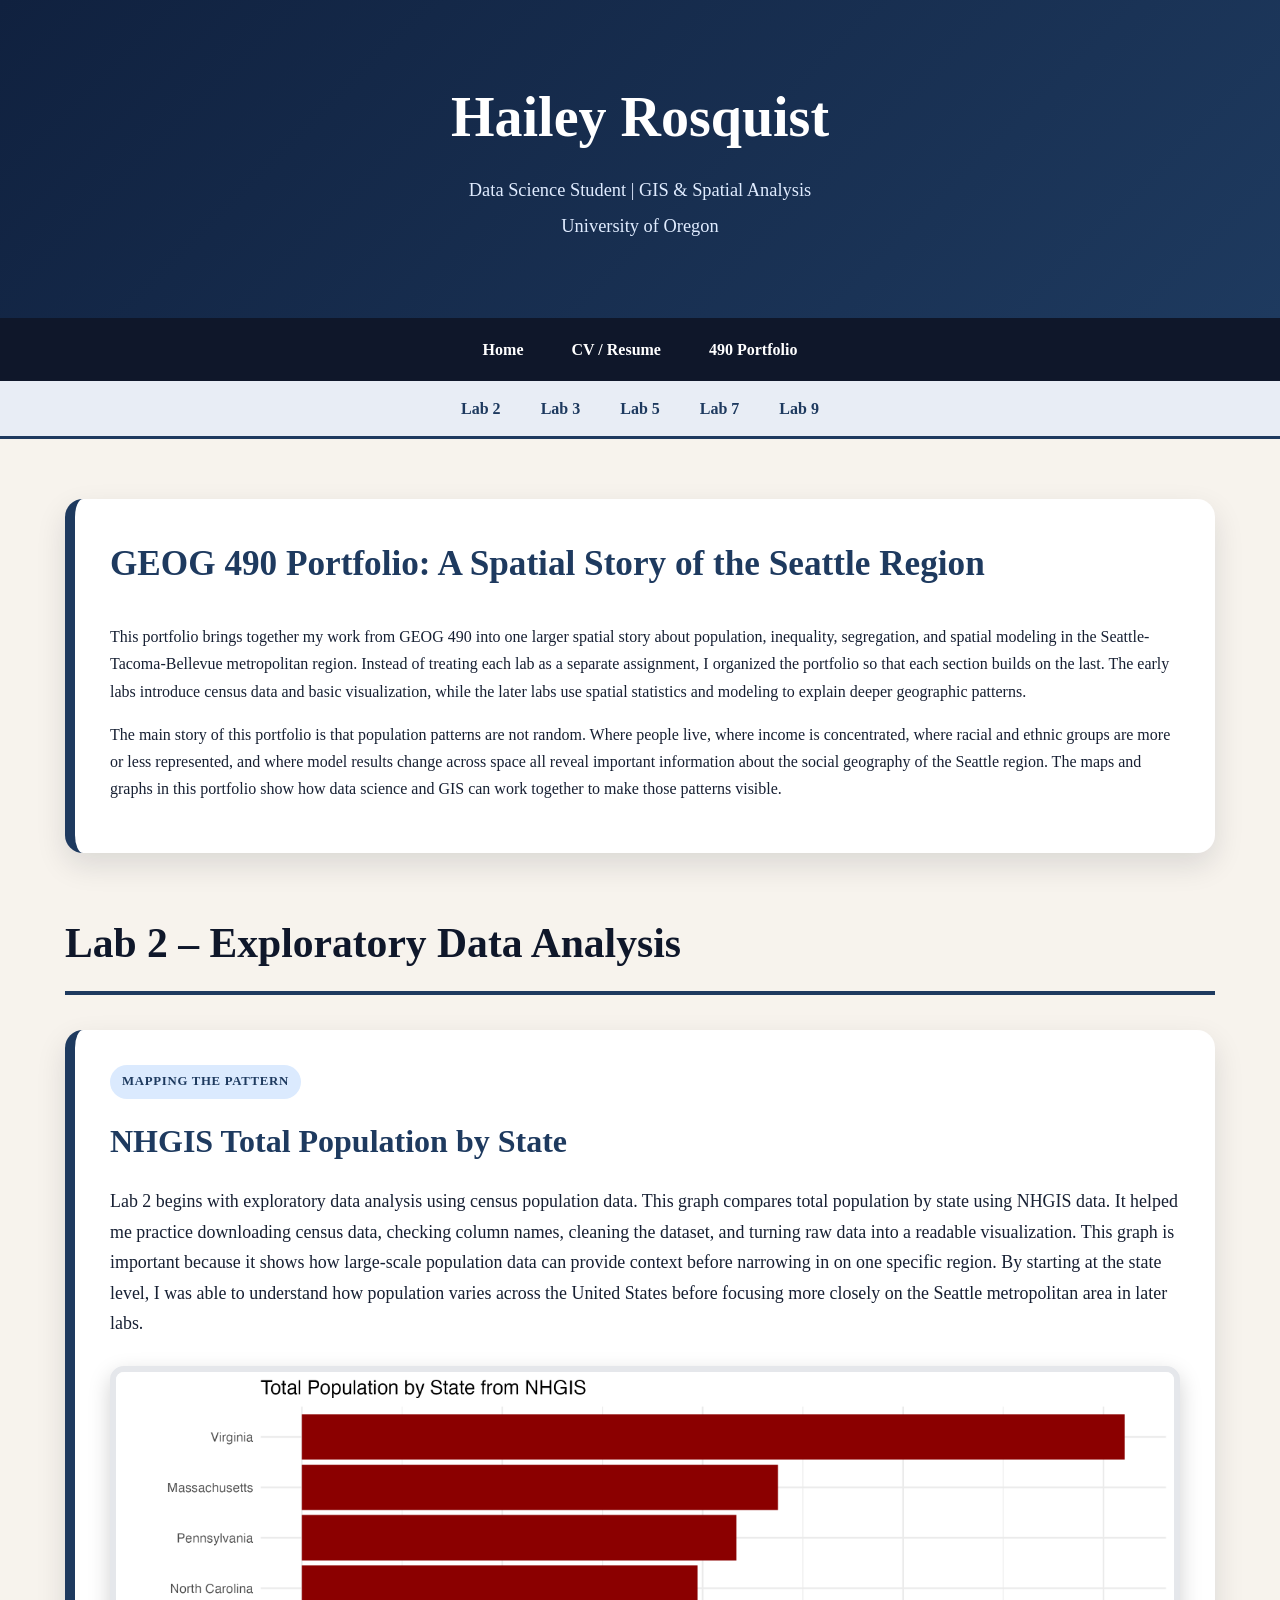
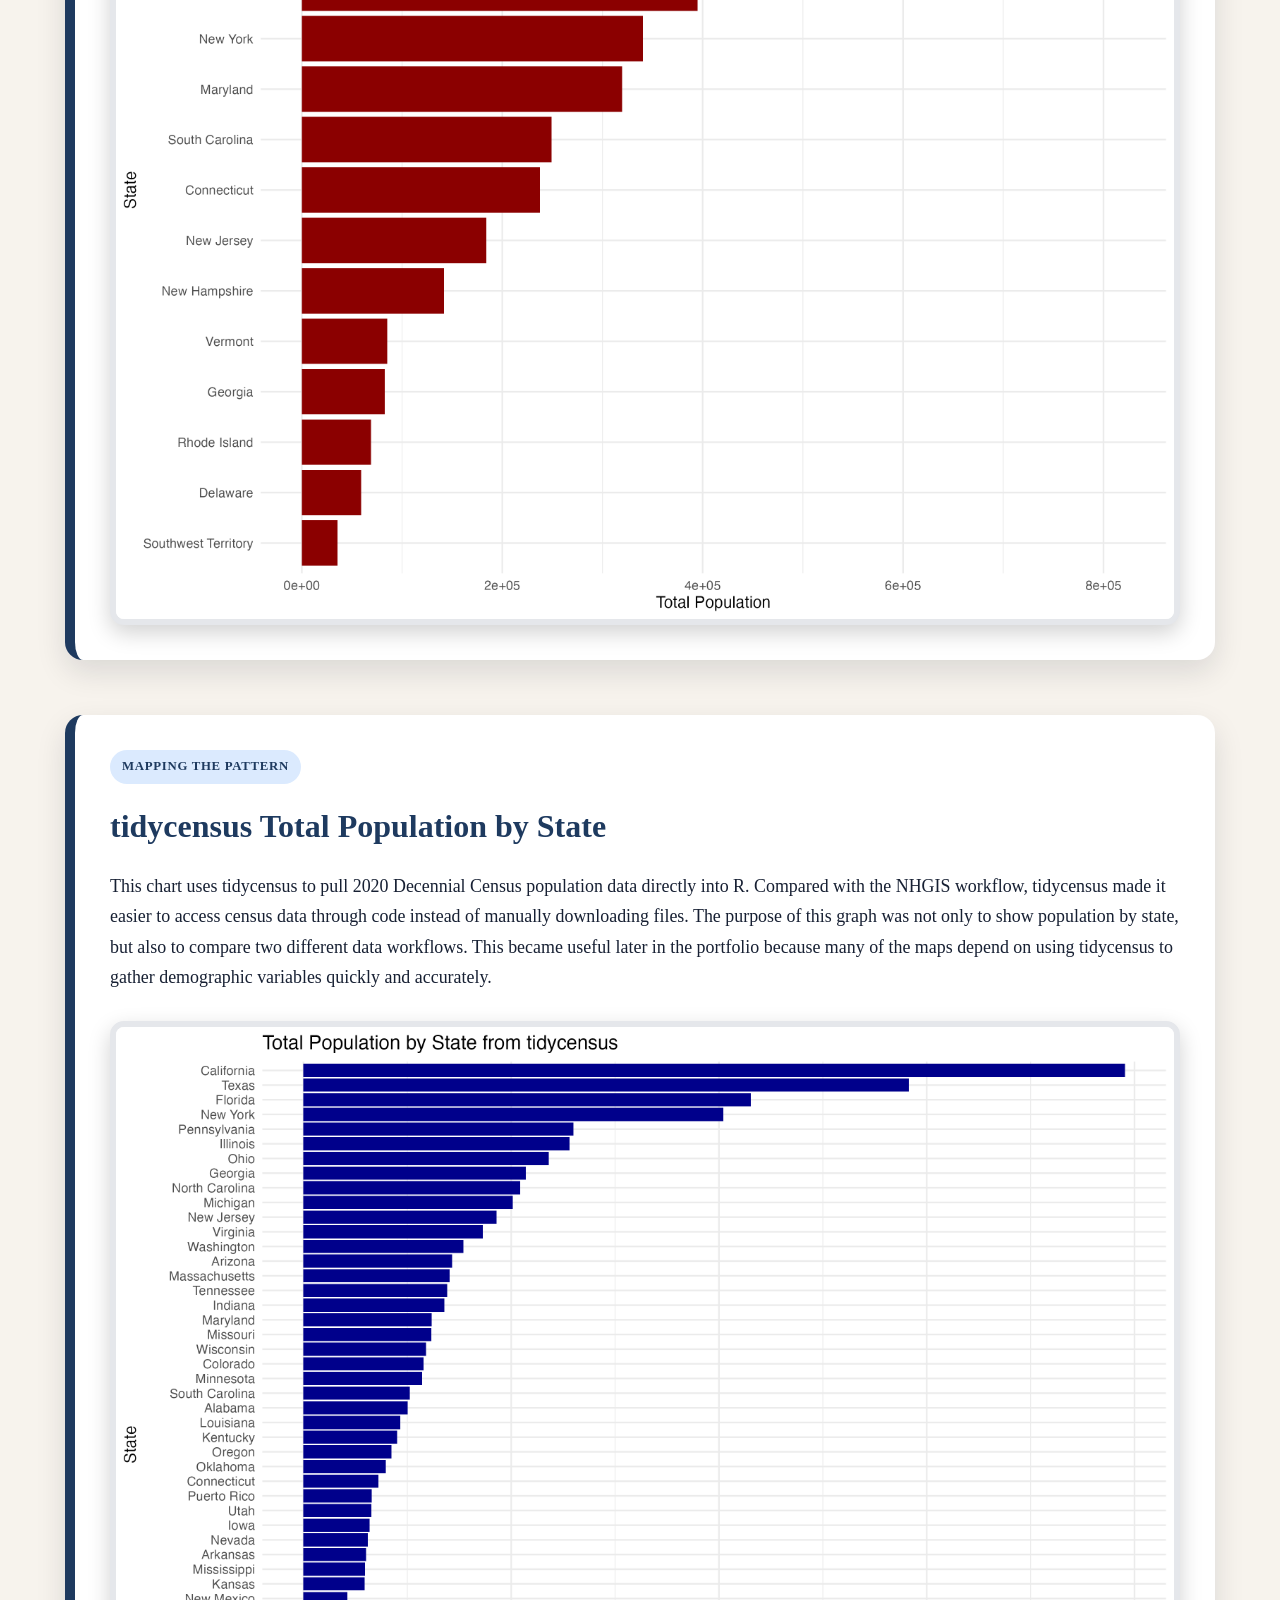
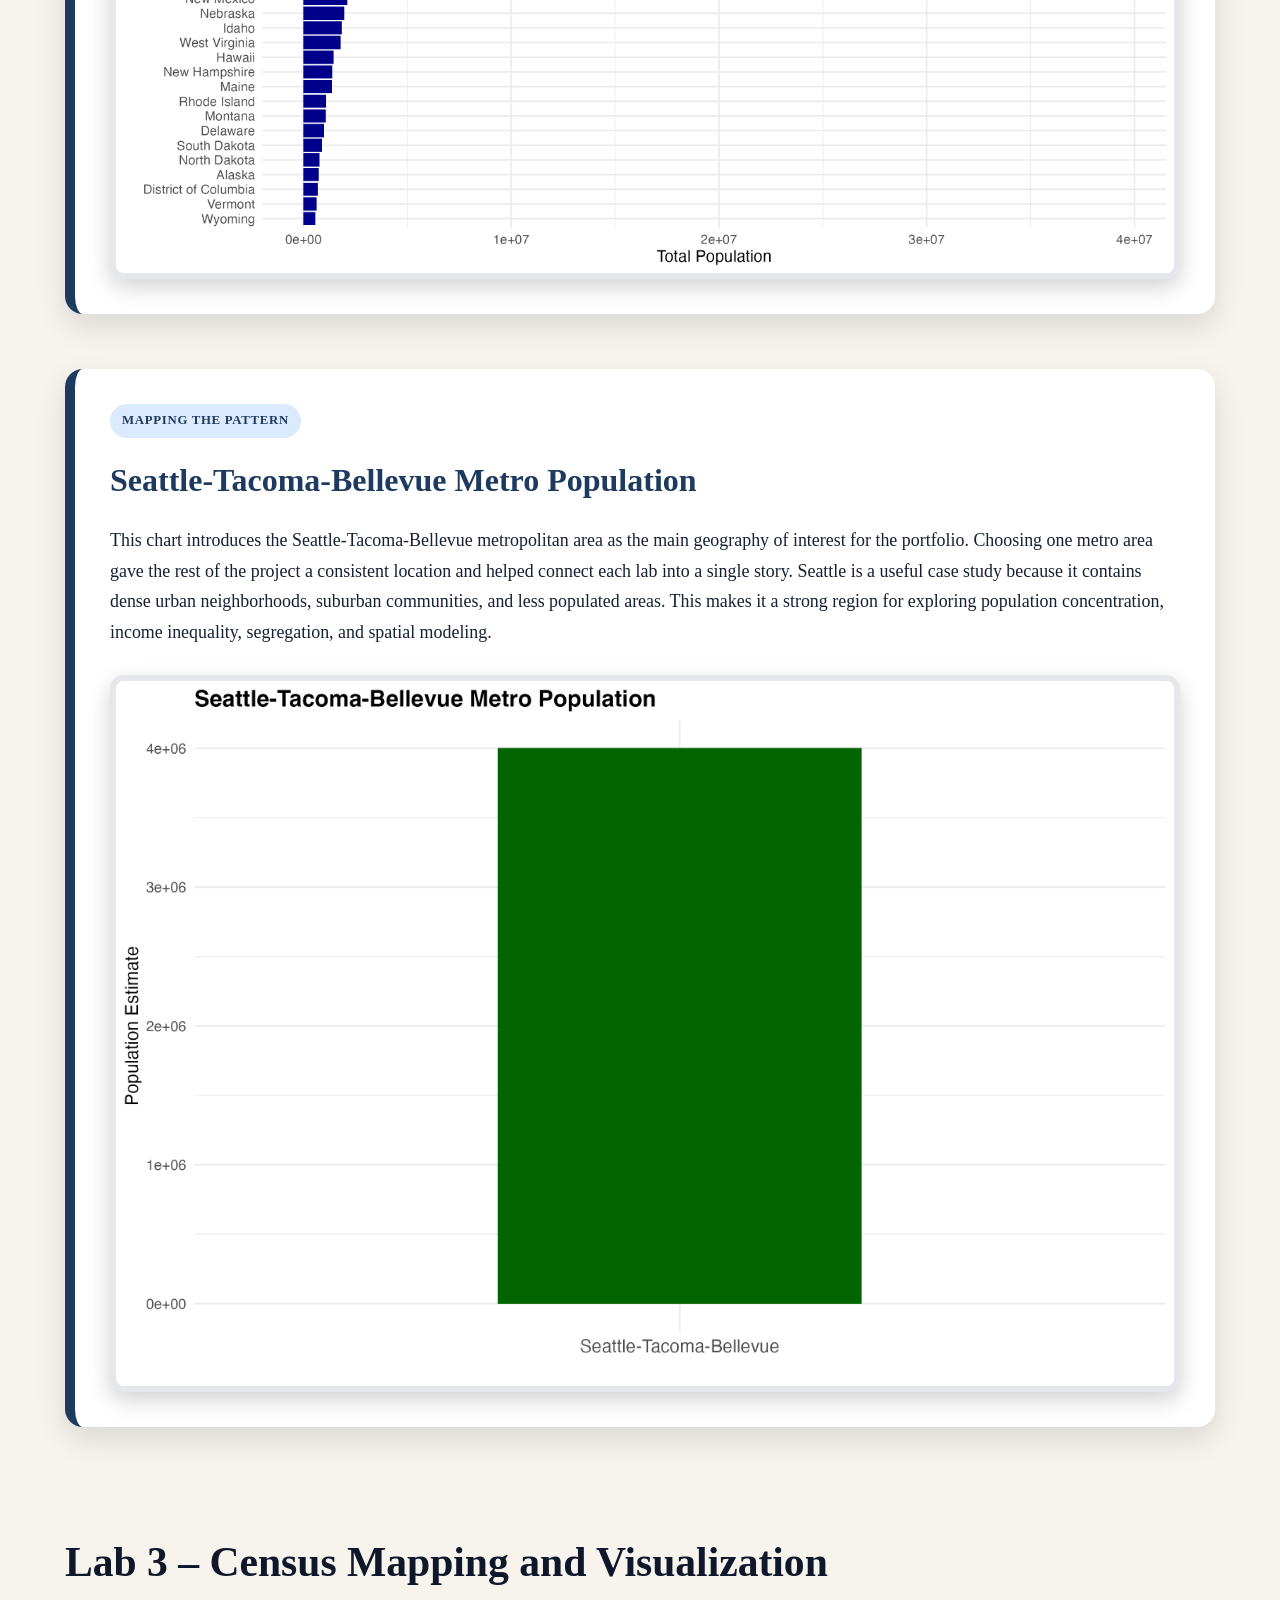
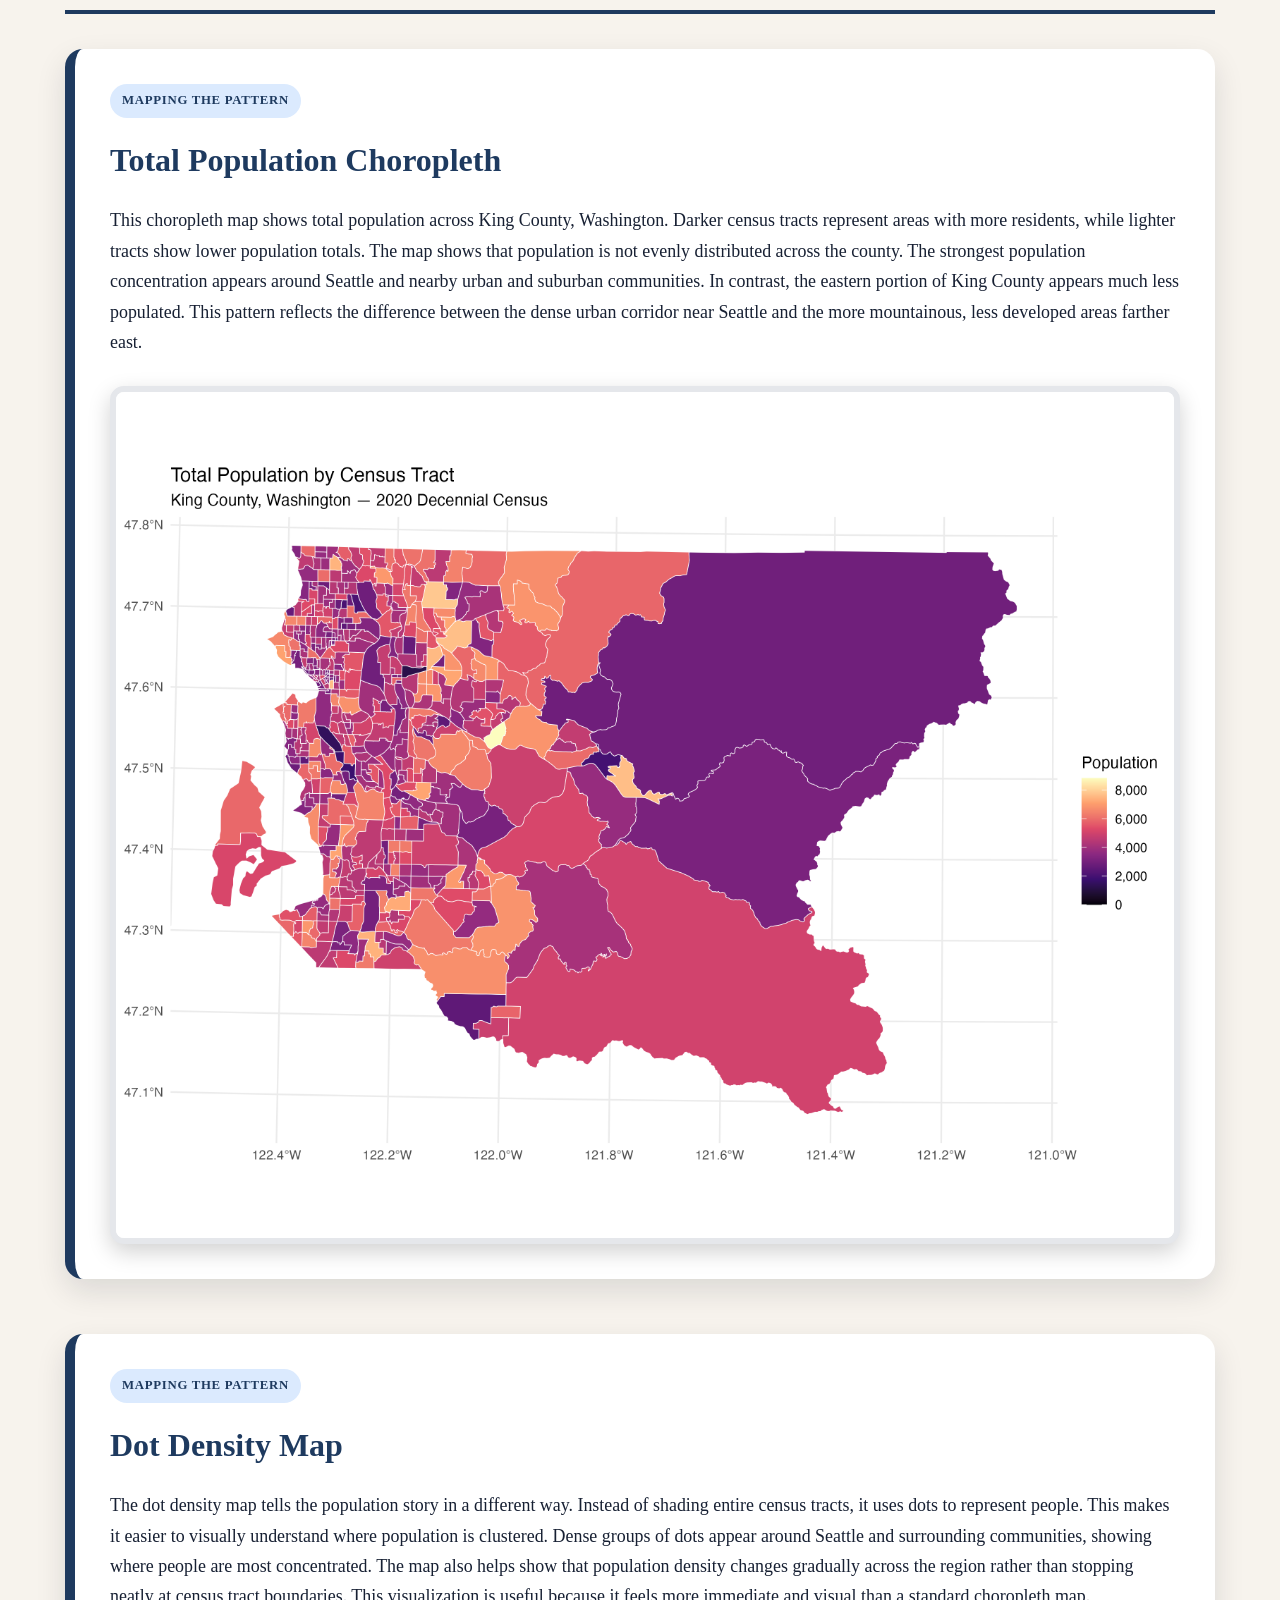
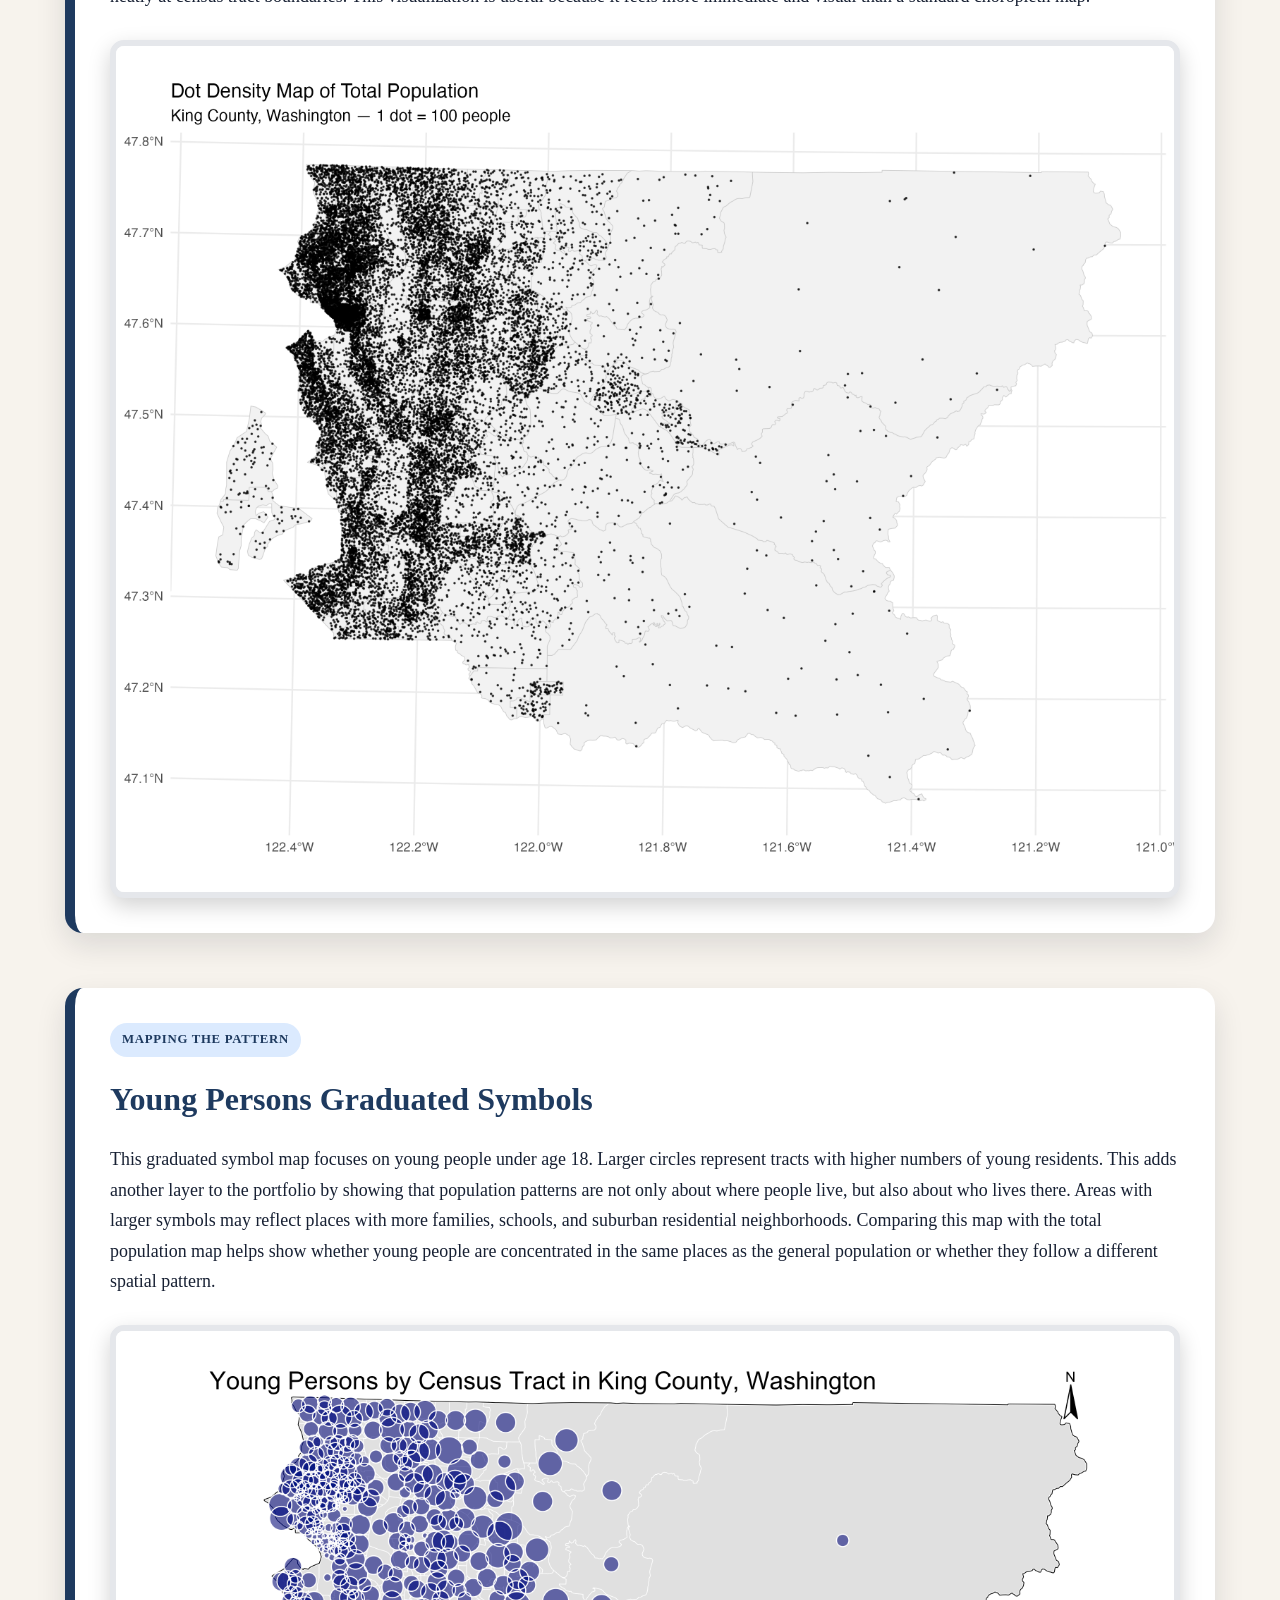
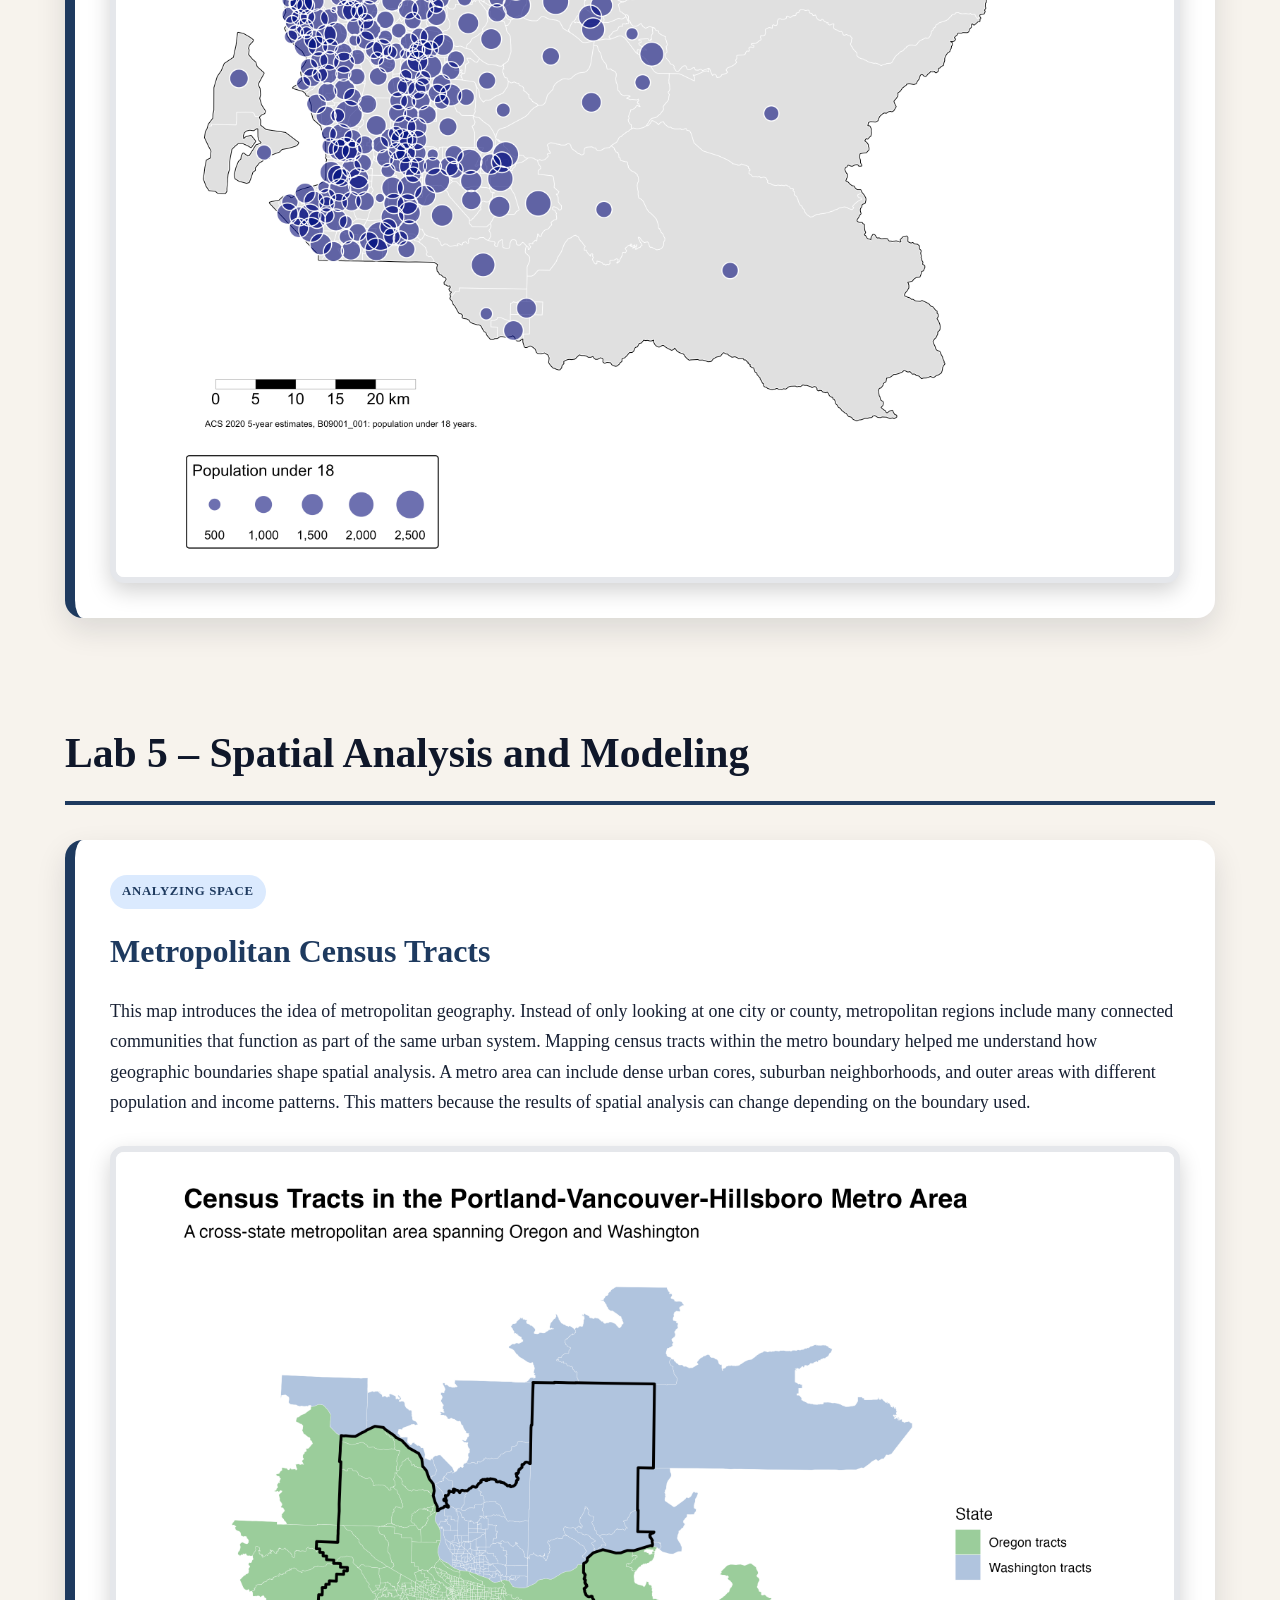
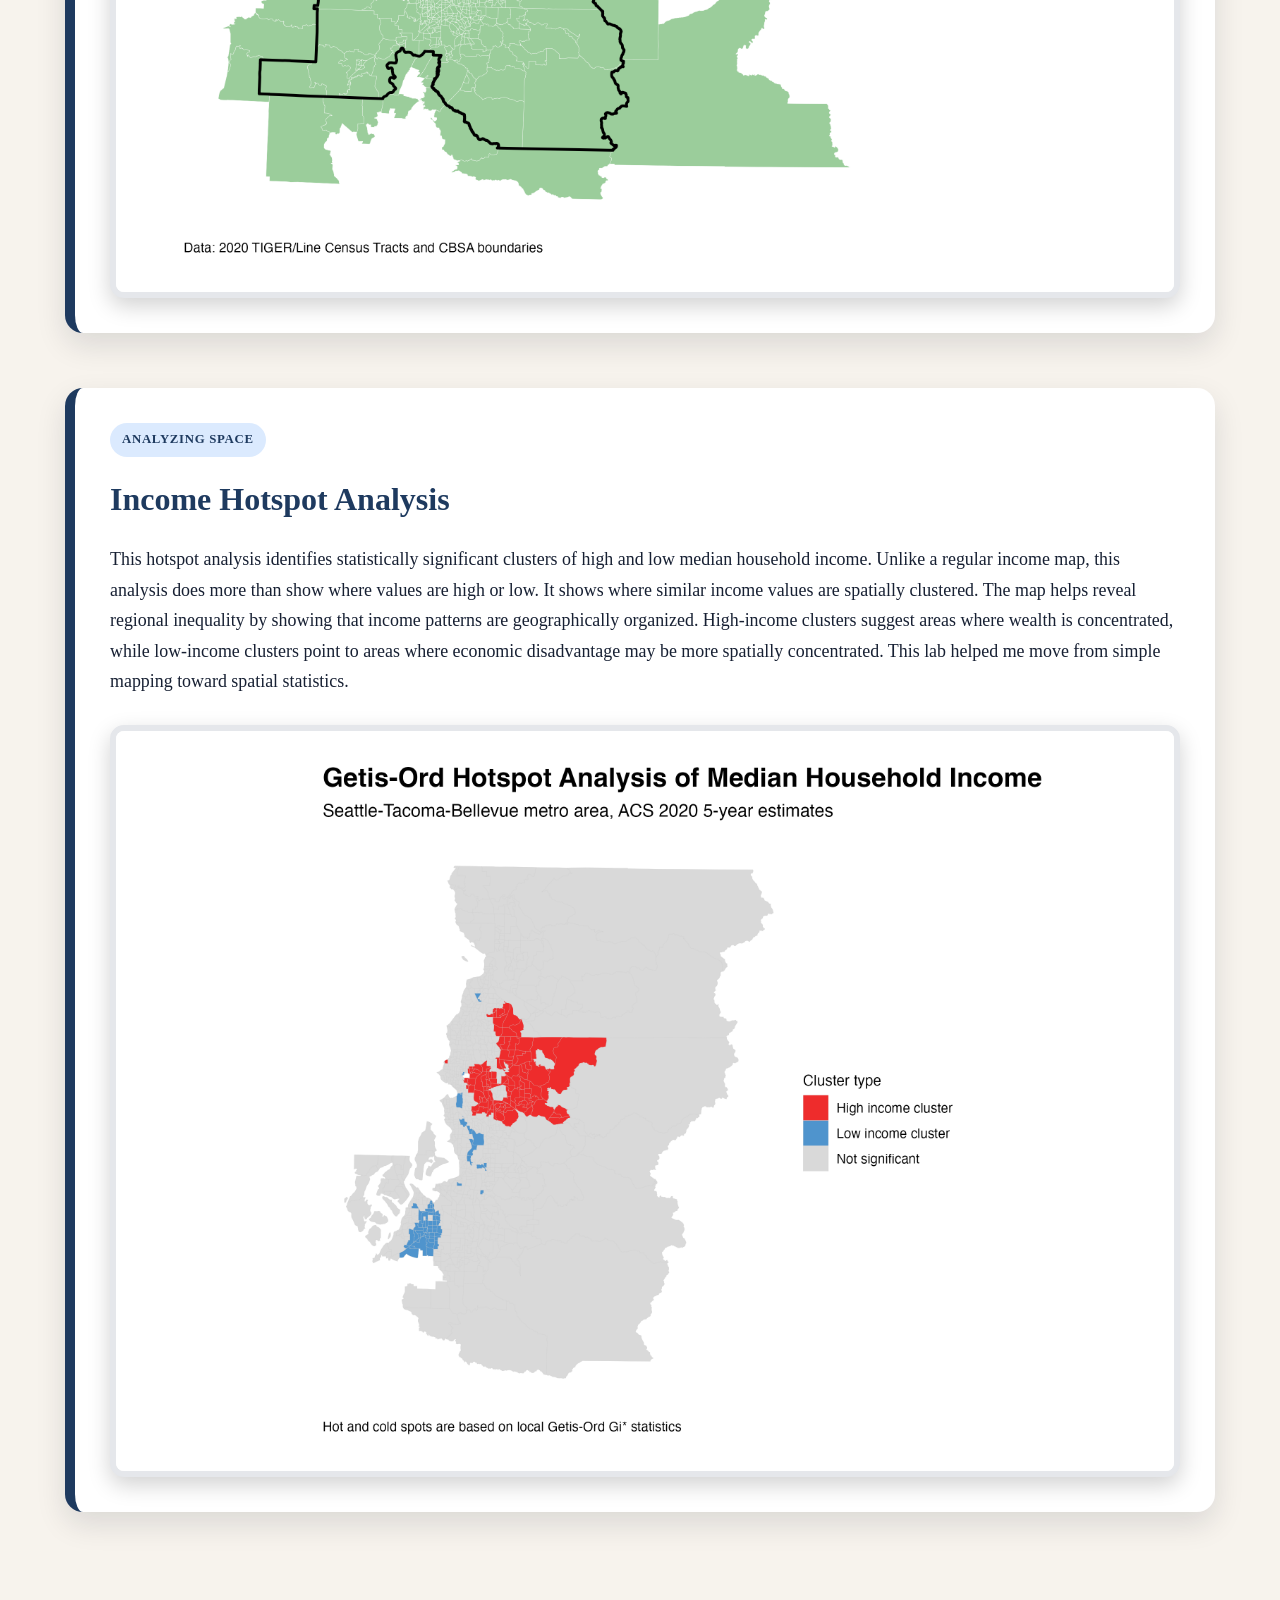
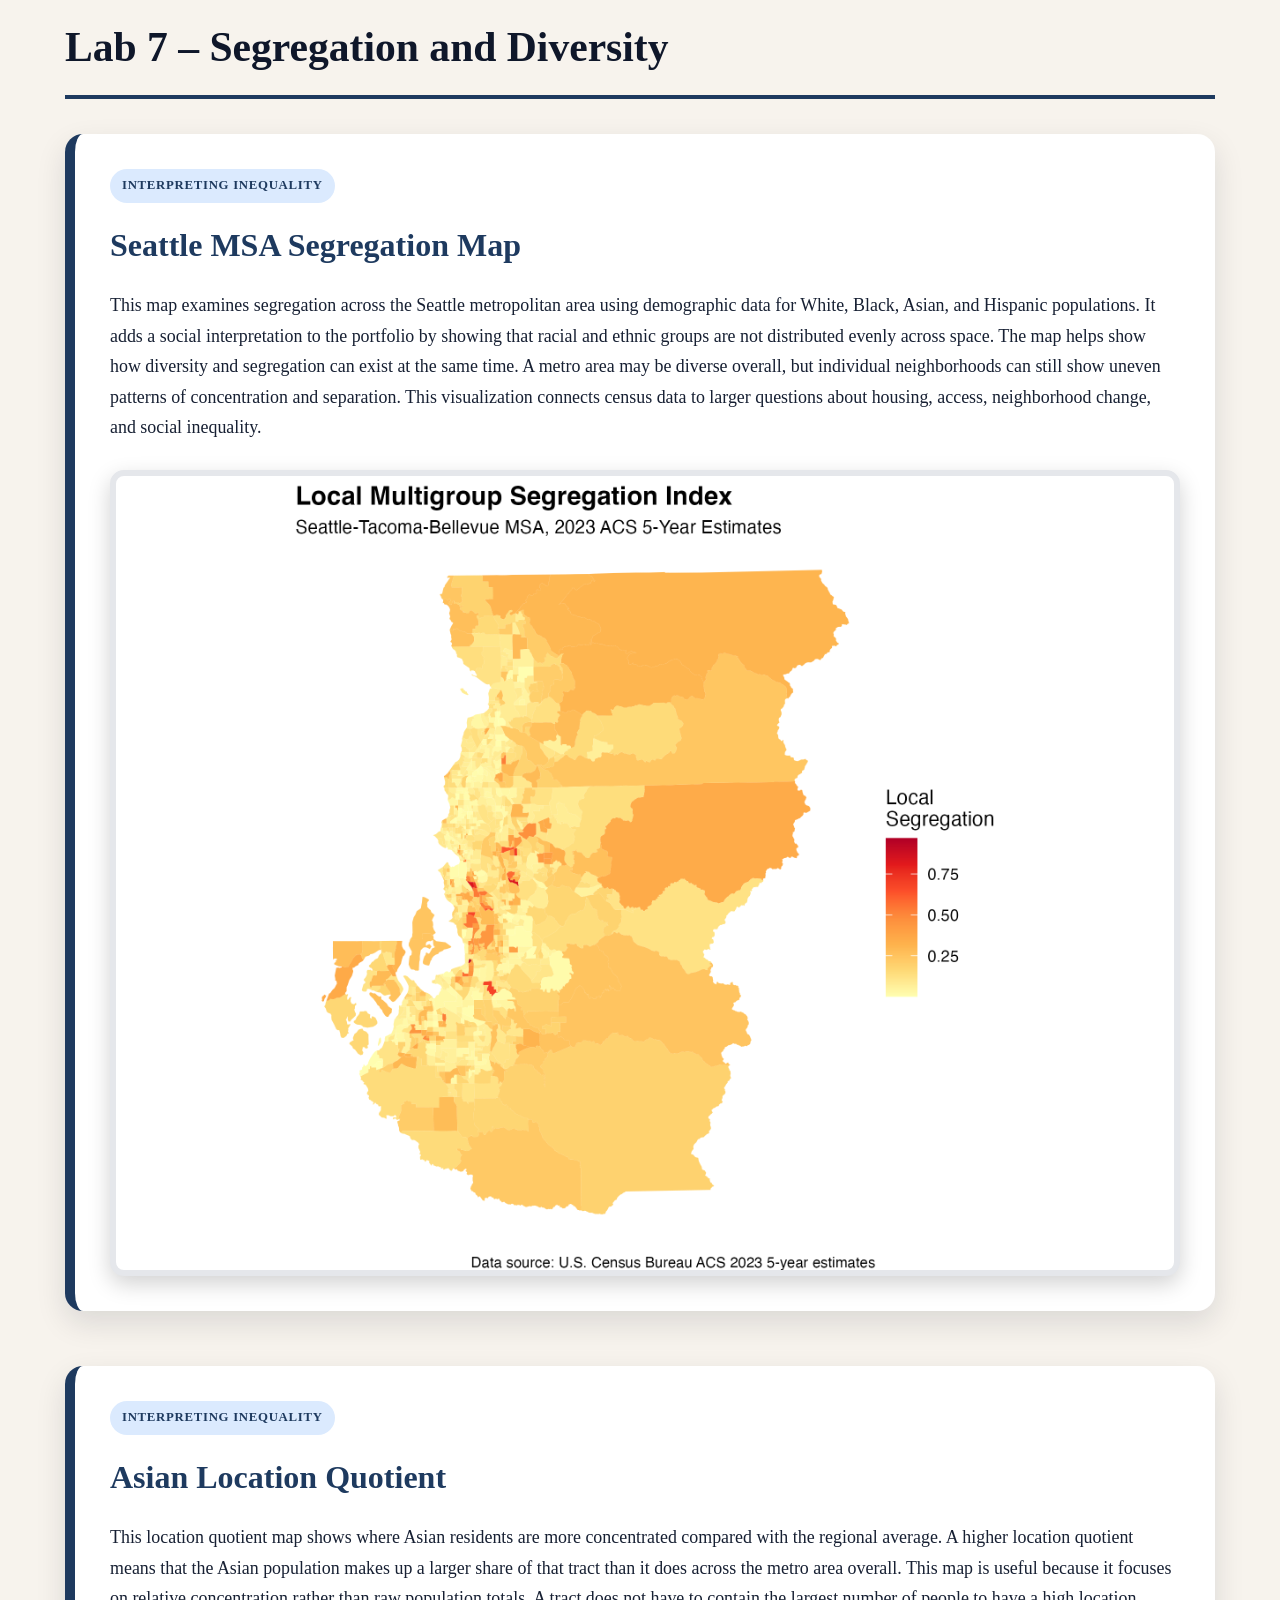
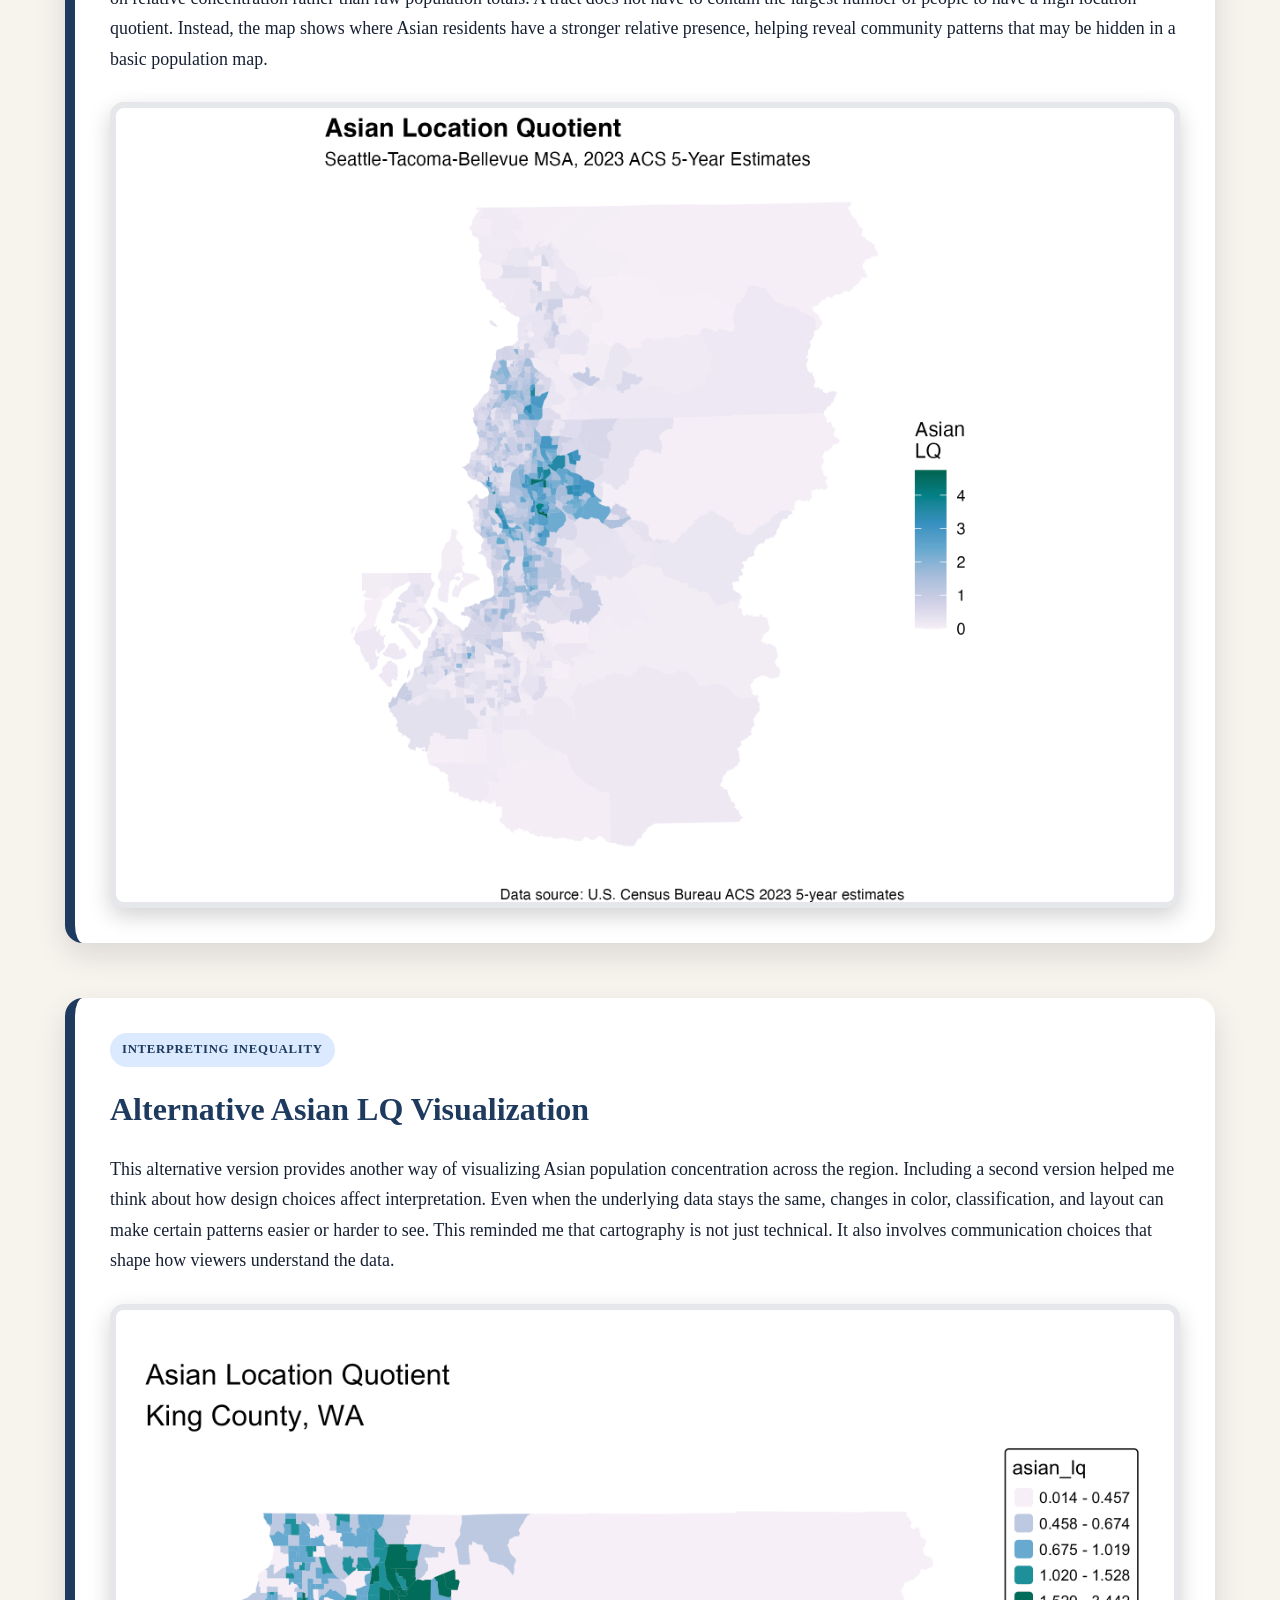
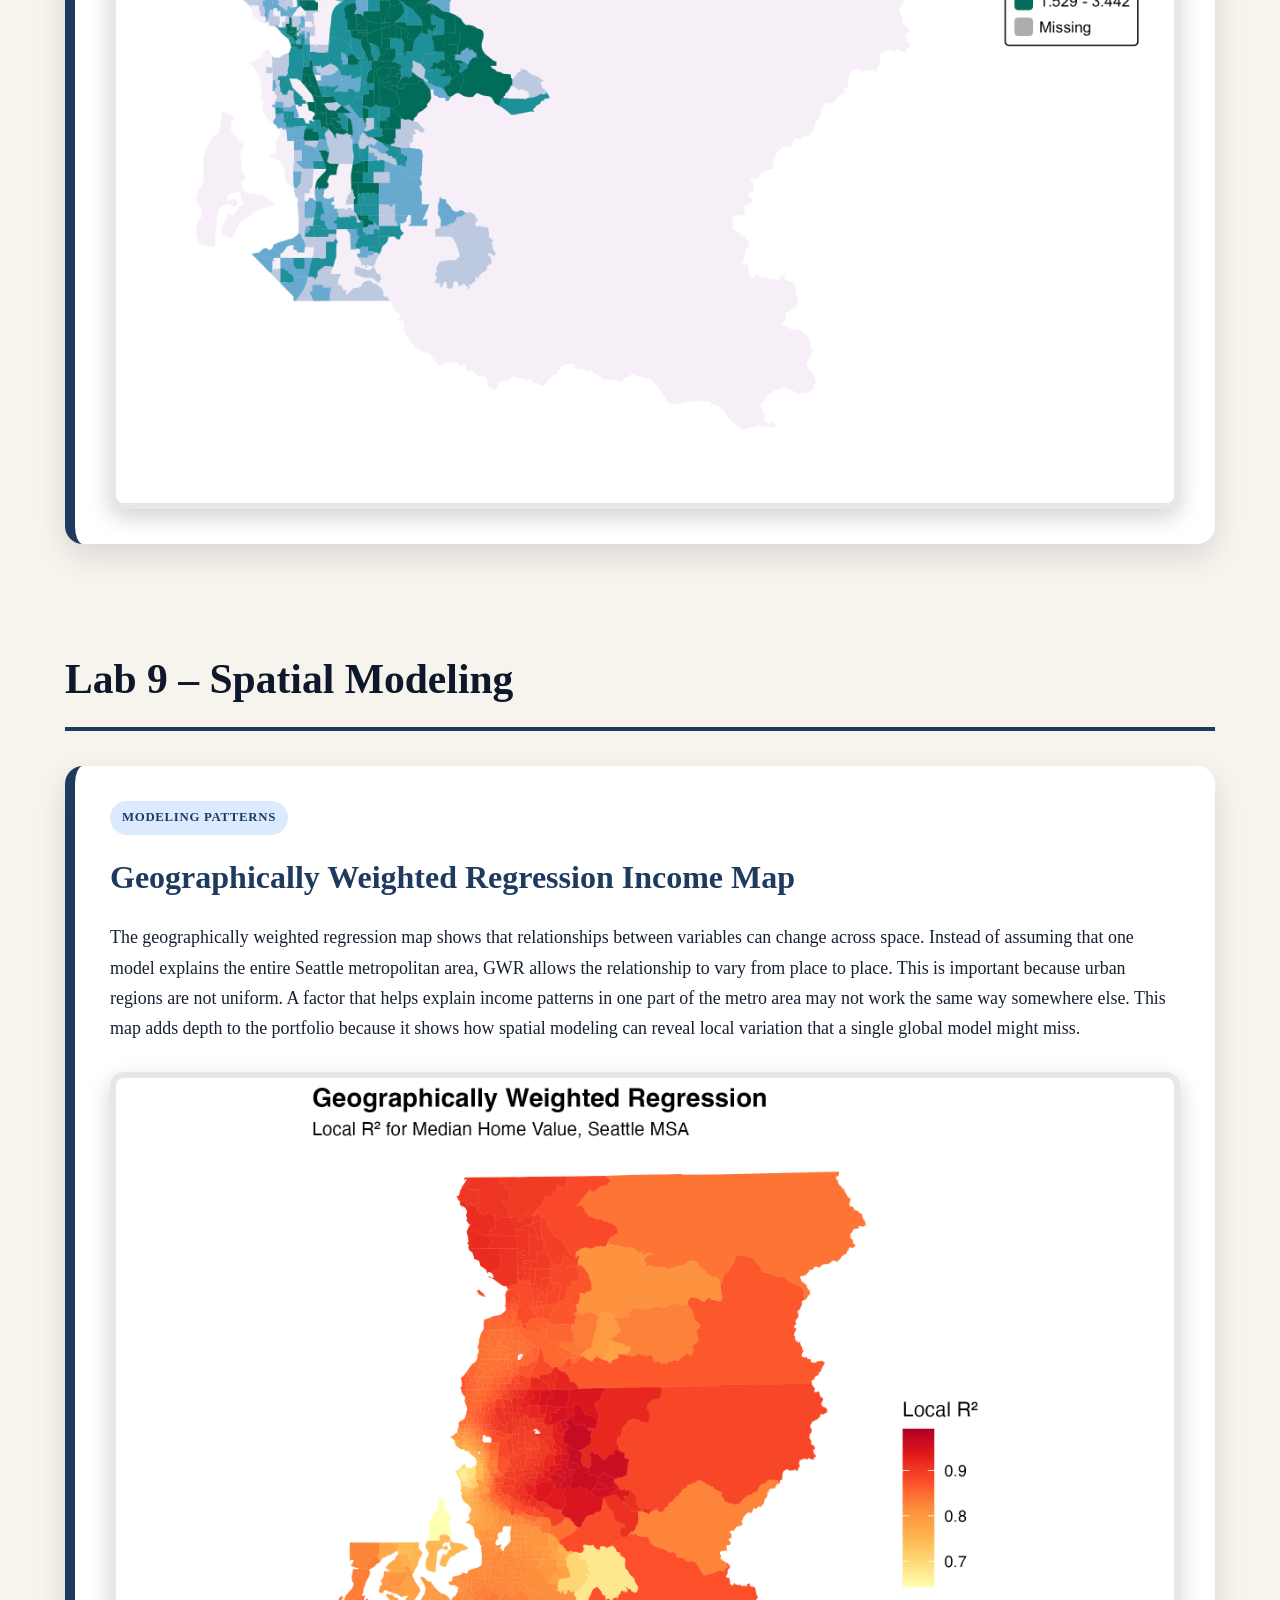
==== commit 0a4d47f0: "Update portfolio.html" ====
--- a/portfolio.html
+++ b/portfolio.html
@@ -60,13 +60,11 @@
                     Lab 2 begins with exploratory data analysis using census population data.
                     This graph compares total population by state using NHGIS data. It helped
                     me practice downloading census data, checking column names, cleaning the
-                    dataset, and turning raw data into a readable visualization.
-                </p>
-                <p>
-                    This graph is important because it shows how large-scale population data can
-                    provide context before narrowing in on one specific region. By starting at the
-                    state level, I was able to understand how population varies across the United
-                    States before focusing more closely on the Seattle metropolitan area in later labs.
+                    dataset, and turning raw data into a readable visualization. This graph is important
+                    because it shows how large-scale population data can provide context before narrowing
+                    in on one specific region. By starting at the state level, I was able to understand
+                    how population varies across the United States before focusing more closely
+                    on the Seattle metropolitan area in later labs.
                 </p>
                 <img src="figures/nhgis_total_population_by_state.png" alt="NHGIS Total Population by State">
             </div>
@@ -76,10 +74,8 @@
                 <p>
                     This chart uses tidycensus to pull 2020 Decennial Census population data
                     directly into R. Compared with the NHGIS workflow, tidycensus made it easier
-                    to access census data through code instead of manually downloading files.
-                </p>
-                <p>
-                    The purpose of this graph was not only to show population by state, but also
+                    to access census data through code instead of manually downloading files. The
+                    purpose of this graph was not only to show population by state, but also
                     to compare two different data workflows. This became useful later in the
                     portfolio because many of the maps depend on using tidycensus to gather
                     demographic variables quickly and accurately.
@@ -93,13 +89,10 @@
                     This chart introduces the Seattle-Tacoma-Bellevue metropolitan area as the
                     main geography of interest for the portfolio. Choosing one metro area gave
                     the rest of the project a consistent location and helped connect each lab into
-                    a single story.
-                </p>
-                <p>
-                    Seattle is a useful case study because it contains dense urban neighborhoods,
-                    suburban communities, and less populated areas. This makes it a strong region
-                    for exploring population concentration, income inequality, segregation, and
-                    spatial modeling.
+                    a single story. Seattle is a useful case study because it contains dense urban
+                    neighborhoods, suburban communities, and less populated areas. This makes it a
+                    strong region for exploring population concentration, income inequality, segregation,
+                    and spatial modeling.
                 </p>
                 <img src="figures/seattle_metro_population.png" alt="Seattle Metro Population">
             </div>
@@ -114,12 +107,9 @@
                     This choropleth map shows total population across King County, Washington.
                     Darker census tracts represent areas with more residents, while lighter tracts
                     show lower population totals. The map shows that population is not evenly
-                    distributed across the county.
-                </p>
-                <p>
-                    The strongest population concentration appears around Seattle and nearby
-                    urban and suburban communities. In contrast, the eastern portion of King
-                    County appears much less populated. This pattern reflects the difference
+                    distributed across the county. The strongest population concentration appears
+                    around Seattle and nearby urban and suburban communities. In contrast, the eastern
+                    portion of King County appears much less populated. This pattern reflects the difference
                     between the dense urban corridor near Seattle and the more mountainous,
                     less developed areas farther east.
                 </p>
@@ -131,14 +121,12 @@
                 <p>
                     The dot density map tells the population story in a different way. Instead of
                     shading entire census tracts, it uses dots to represent people. This makes it
-                    easier to visually understand where population is clustered.
-                </p>
-                <p>
-                    Dense groups of dots appear around Seattle and surrounding communities,
-                    showing where people are most concentrated. The map also helps show that
-                    population density changes gradually across the region rather than stopping
-                    neatly at census tract boundaries. This visualization is useful because it feels
-                    more immediate and visual than a standard choropleth map.
+                    easier to visually understand where population is clustered. Dense groups of
+                    dots appear around Seattle and surrounding communities, showing where people
+                    are most concentrated. The map also helps show that population density changes
+                    gradually across the region rather than stopping neatly at census tract boundaries.
+                    This visualization is useful because it feels more immediate and visual than a
+                    standard choropleth map.
                 </p>
                 <img src="figures/seattle_dot_density_map.png" alt="Seattle Dot Density Map">
             </div>
@@ -149,11 +137,9 @@
                     This graduated symbol map focuses on young people under age 18. Larger
                     circles represent tracts with higher numbers of young residents. This adds
                     another layer to the portfolio by showing that population patterns are not
-                    only about where people live, but also about who lives there.
-                </p>
-                <p>
-                    Areas with larger symbols may reflect places with more families, schools,
-                    and suburban residential neighborhoods. Comparing this map with the total
+                    only about where people live, but also about who lives there. Areas with
+                    larger symbols may reflect places with more families, schools, and suburban
+                    residential neighborhoods. Comparing this map with the total
                     population map helps show whether young people are concentrated in the
                     same places as the general population or whether they follow a different
                     spatial pattern.
@@ -170,14 +156,12 @@
                 <p>
                     This map introduces the idea of metropolitan geography. Instead of only
                     looking at one city or county, metropolitan regions include many connected
-                    communities that function as part of the same urban system.
-                </p>
-                <p>
-                    Mapping census tracts within the metro boundary helped me understand how
-                    geographic boundaries shape spatial analysis. A metro area can include dense
-                    urban cores, suburban neighborhoods, and outer areas with different population
-                    and income patterns. This matters because the results of spatial analysis can
-                    change depending on the boundary used.
+                    communities that function as part of the same urban system. Mapping census
+                    tracts within the metro boundary helped me understand how geographic boundaries
+                    shape spatial analysis. A metro area can include dense urban cores, suburban
+                    neighborhoods, and outer areas with different population and income patterns.
+                    This matters because the results of spatial analysis can change depending on
+                    the boundary used.
                 </p>
                 <img src="figures/figure1_portland_vancouver_metro_tracts.png" alt="Metro Tracts">
             </div>
@@ -188,13 +172,10 @@
                     This hotspot analysis identifies statistically significant clusters of high and
                     low median household income. Unlike a regular income map, this analysis
                     does more than show where values are high or low. It shows where similar
-                    income values are spatially clustered.
-                </p>
-                <p>
-                    The map helps reveal regional inequality by showing that income patterns
-                    are geographically organized. High-income clusters suggest areas where wealth
-                    is concentrated, while low-income clusters point to areas where economic
-                    disadvantage may be more spatially concentrated. This lab helped me move
+                    income values are spatially clustered. The map helps reveal regional inequality
+                    by showing that income patterns are geographically organized. High-income clusters
+                    suggest areas where wealth is concentrated, while low-income clusters point to areas
+                    where economic disadvantage may be more spatially concentrated. This lab helped me move
                     from simple mapping toward spatial statistics.
                 </p>
                 <img src="figures/figure3_seattle_income_hotspots.png" alt="Income Hotspots">
@@ -210,14 +191,11 @@
                     This map examines segregation across the Seattle metropolitan area using
                     demographic data for White, Black, Asian, and Hispanic populations. It adds
                     a social interpretation to the portfolio by showing that racial and ethnic
-                    groups are not distributed evenly across space.
-                </p>
-                <p>
-                    The map helps show how diversity and segregation can exist at the same time.
-                    A metro area may be diverse overall, but individual neighborhoods can still
-                    show uneven patterns of concentration and separation. This visualization
-                    connects census data to larger questions about housing, access, neighborhood
-                    change, and social inequality.
+                    groups are not distributed evenly across space. The map helps show how diversity
+                    and segregation can exist at the same time. A metro area may be diverse overall,
+                    but individual neighborhoods can still show uneven patterns of concentration
+                    and separation. This visualization connects census data to larger questions about
+                    housing, access, neighborhood change, and social inequality.
                 </p>
                 <img src="figures/figure1_seattle_msa_segregation.png" alt="Segregation Map">
             </div>
@@ -228,14 +206,11 @@
                     This location quotient map shows where Asian residents are more concentrated
                     compared with the regional average. A higher location quotient means that
                     the Asian population makes up a larger share of that tract than it does across
-                    the metro area overall.
-                </p>
-                <p>
-                    This map is useful because it focuses on relative concentration rather than
-                    raw population totals. A tract does not have to contain the largest number of
-                    people to have a high location quotient. Instead, the map shows where Asian
-                    residents have a stronger relative presence, helping reveal community patterns
-                    that may be hidden in a basic population map.
+                    the metro area overall. This map is useful because it focuses on relative
+                    concentration rather than raw population totals. A tract does not have to contain
+                    the largest number of people to have a high location quotient. Instead, the map
+                    shows where Asian residents have a stronger relative presence, helping reveal
+                    community patterns that may be hidden in a basic population map.
                 </p>
                 <img src="figures/figure2_seattle_msa_asian_lq.png" alt="Asian LQ Map">
             </div>
@@ -245,13 +220,10 @@
                 <p>
                     This alternative version provides another way of visualizing Asian population
                     concentration across the region. Including a second version helped me think
-                    about how design choices affect interpretation.
-                </p>
-                <p>
-                    Even when the underlying data stays the same, changes in color, classification,
-                    and layout can make certain patterns easier or harder to see. This reminded me
-                    that cartography is not just technical. It also involves communication choices
-                    that shape how viewers understand the data.
+                    about how design choices affect interpretation. Even when the underlying data stays
+                    the same, changes in color, classification, and layout can make certain patterns
+                    easier or harder to see. This reminded me that cartography is not just technical.
+                    It also involves communication choices that shape how viewers understand the data.
                 </p>
                 <img src="figures/seattle_asian_lq_map.png" alt="Asian LQ Alternative">
             </div>
@@ -266,11 +238,8 @@
                     The geographically weighted regression map shows that relationships between
                     variables can change across space. Instead of assuming that one model explains
                     the entire Seattle metropolitan area, GWR allows the relationship to vary from
-                    place to place.
-                </p>
-                <p>
-                    This is important because urban regions are not uniform. A factor that helps
-                    explain income patterns in one part of the metro area may not work the same
+                    place to place. This is important because urban regions are not uniform. A factor
+                    that helps explain income patterns in one part of the metro area may not work the same
                     way somewhere else. This map adds depth to the portfolio because it shows how
                     spatial modeling can reveal local variation that a single global model might miss.
                 </p>
@@ -282,14 +251,11 @@
                 <p>
                     This k-means cluster map groups census tracts based on similar characteristics.
                     Instead of looking at one variable at a time, clustering helps identify areas
-                    that share similar demographic or socioeconomic profiles.
-                </p>
-                <p>
-                    The clusters create a final layer in the portfolio story by showing how spatial
-                    patterns can be classified and summarized. The map helps identify groups of
-                    tracts that may represent different types of neighborhoods or regional zones.
-                    This lab shows how GIS and data science can work together to move from
-                    description toward pattern recognition.
+                    that share similar demographic or socioeconomic profiles. The clusters create a
+                    final layer in the portfolio story by showing how spatial patterns can be classified
+                    and summarized. The map helps identify groups of tracts that may represent different
+                    types of neighborhoods or regional zones. This lab shows how GIS and data science
+                    can work together to move from description toward pattern recognition.
                 </p>
                 <img src="figures/figure2_kmeans_cluster_map.png" alt="K-Means Cluster Map">
             </div>
